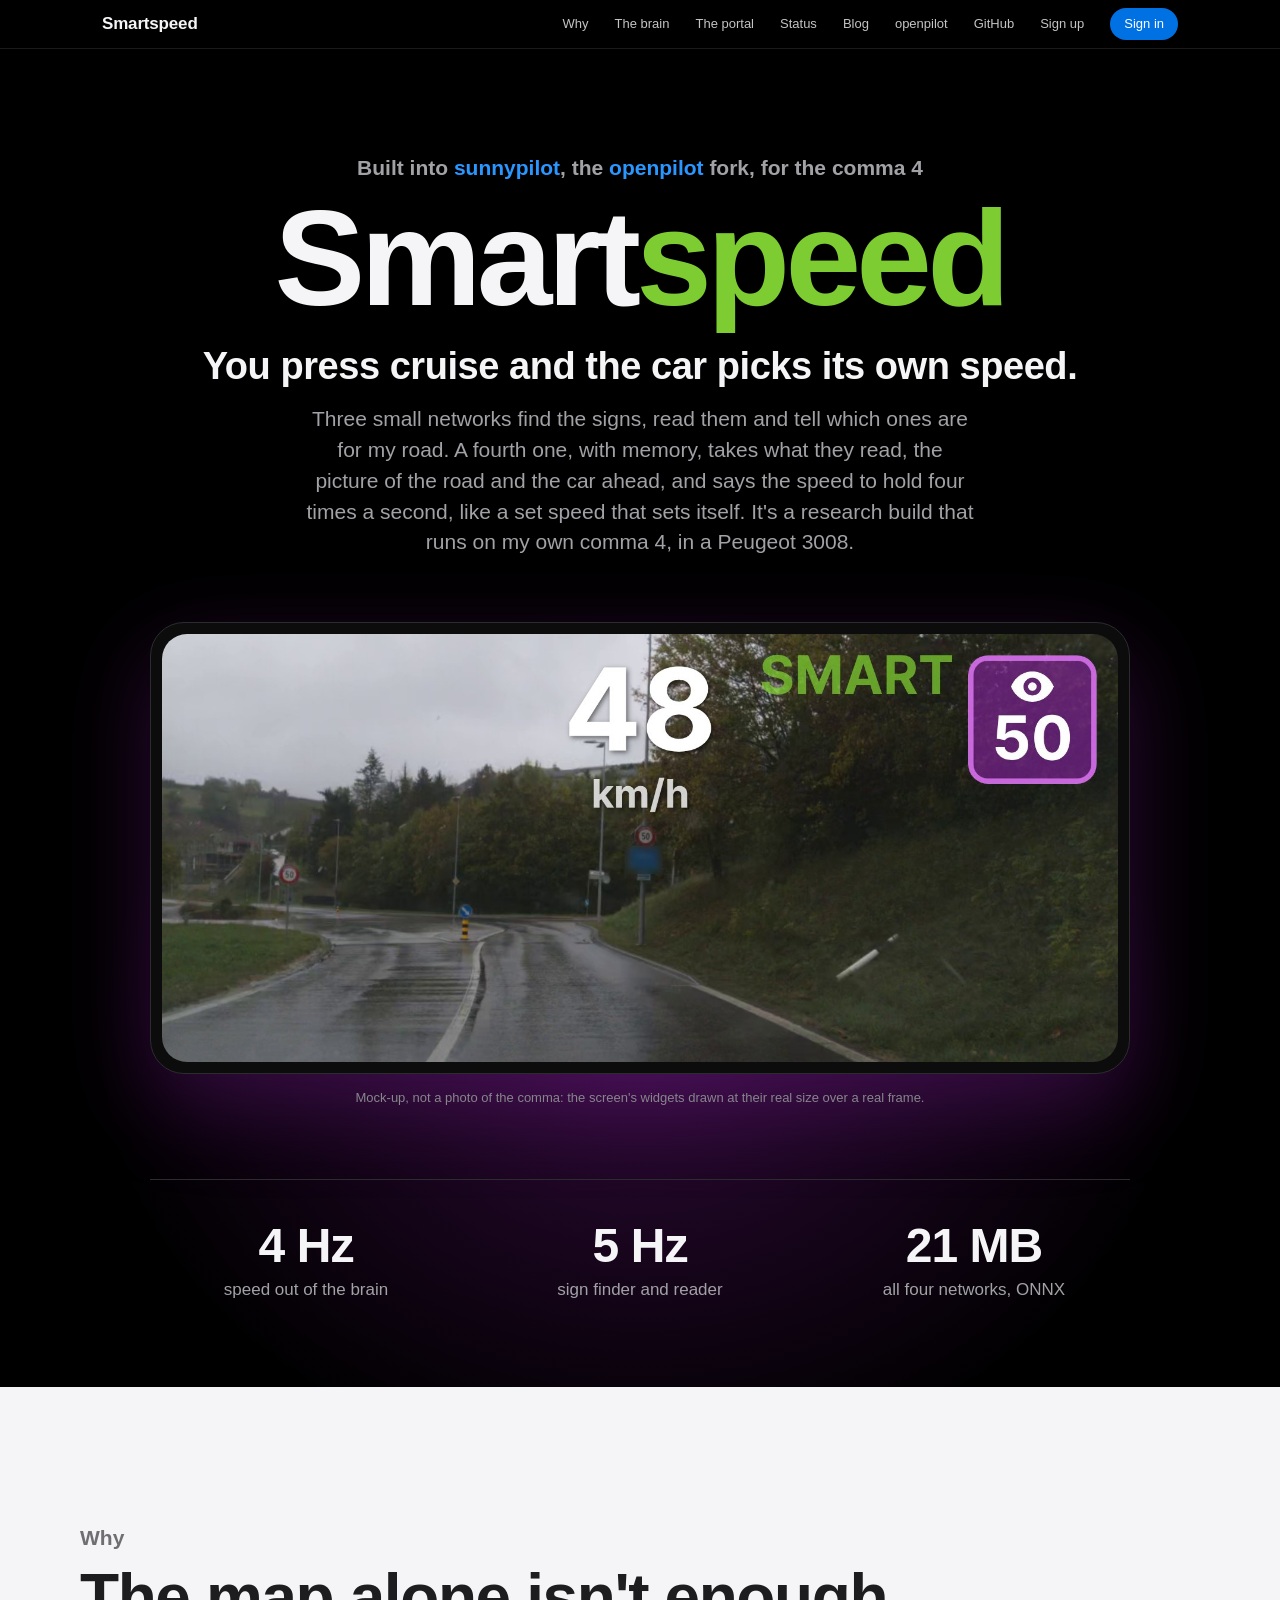
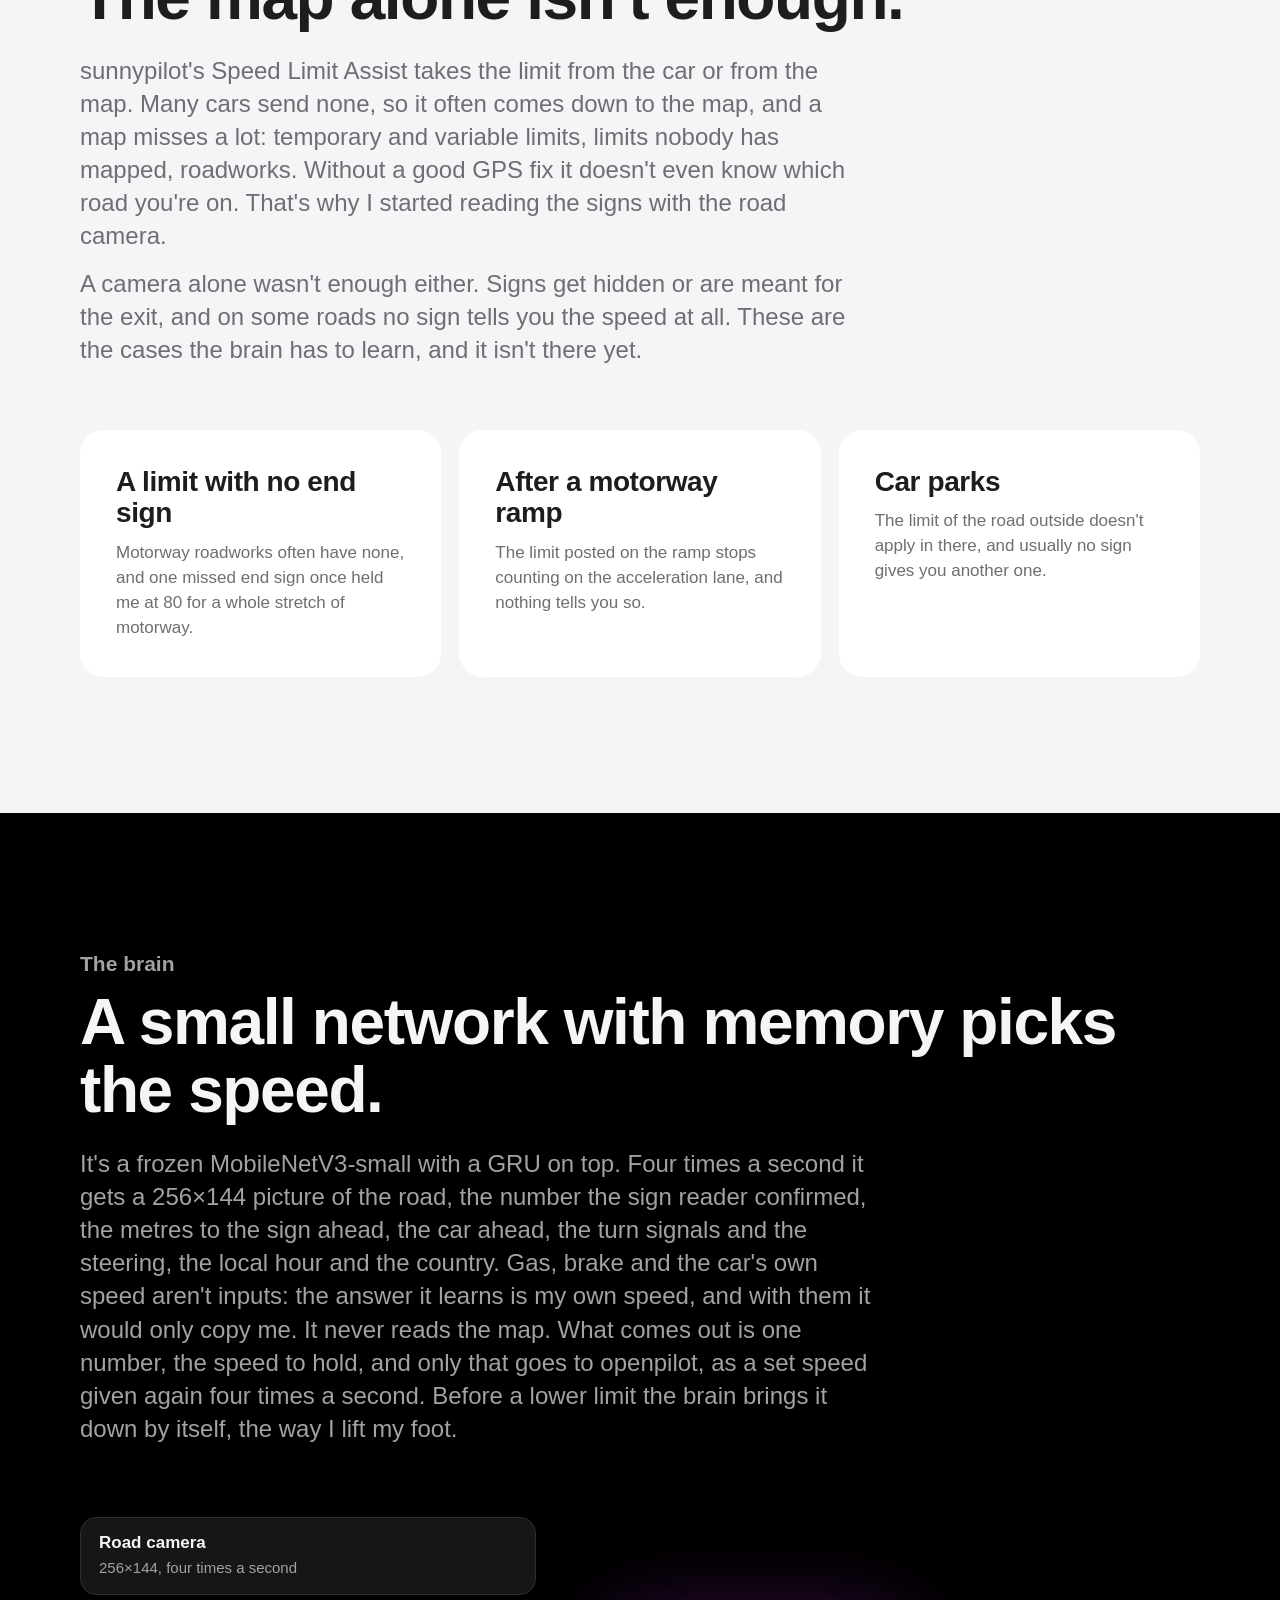
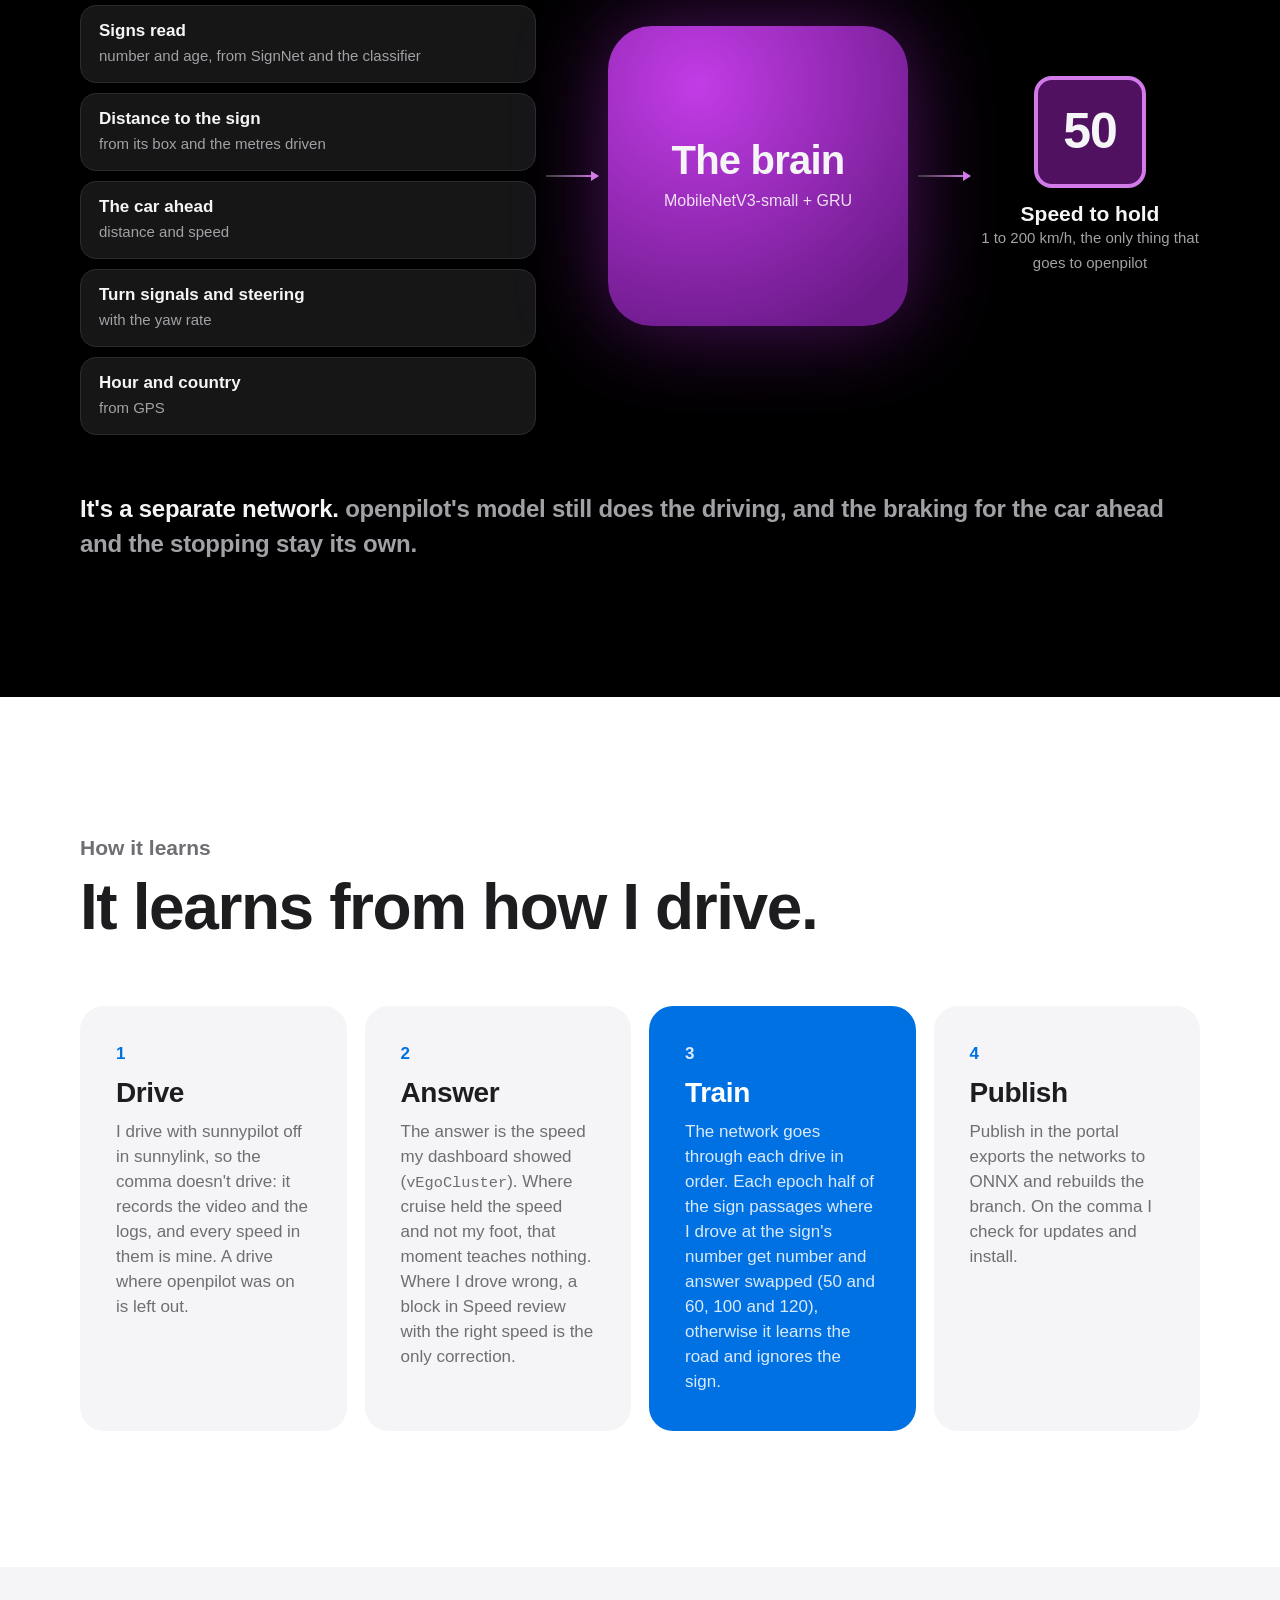
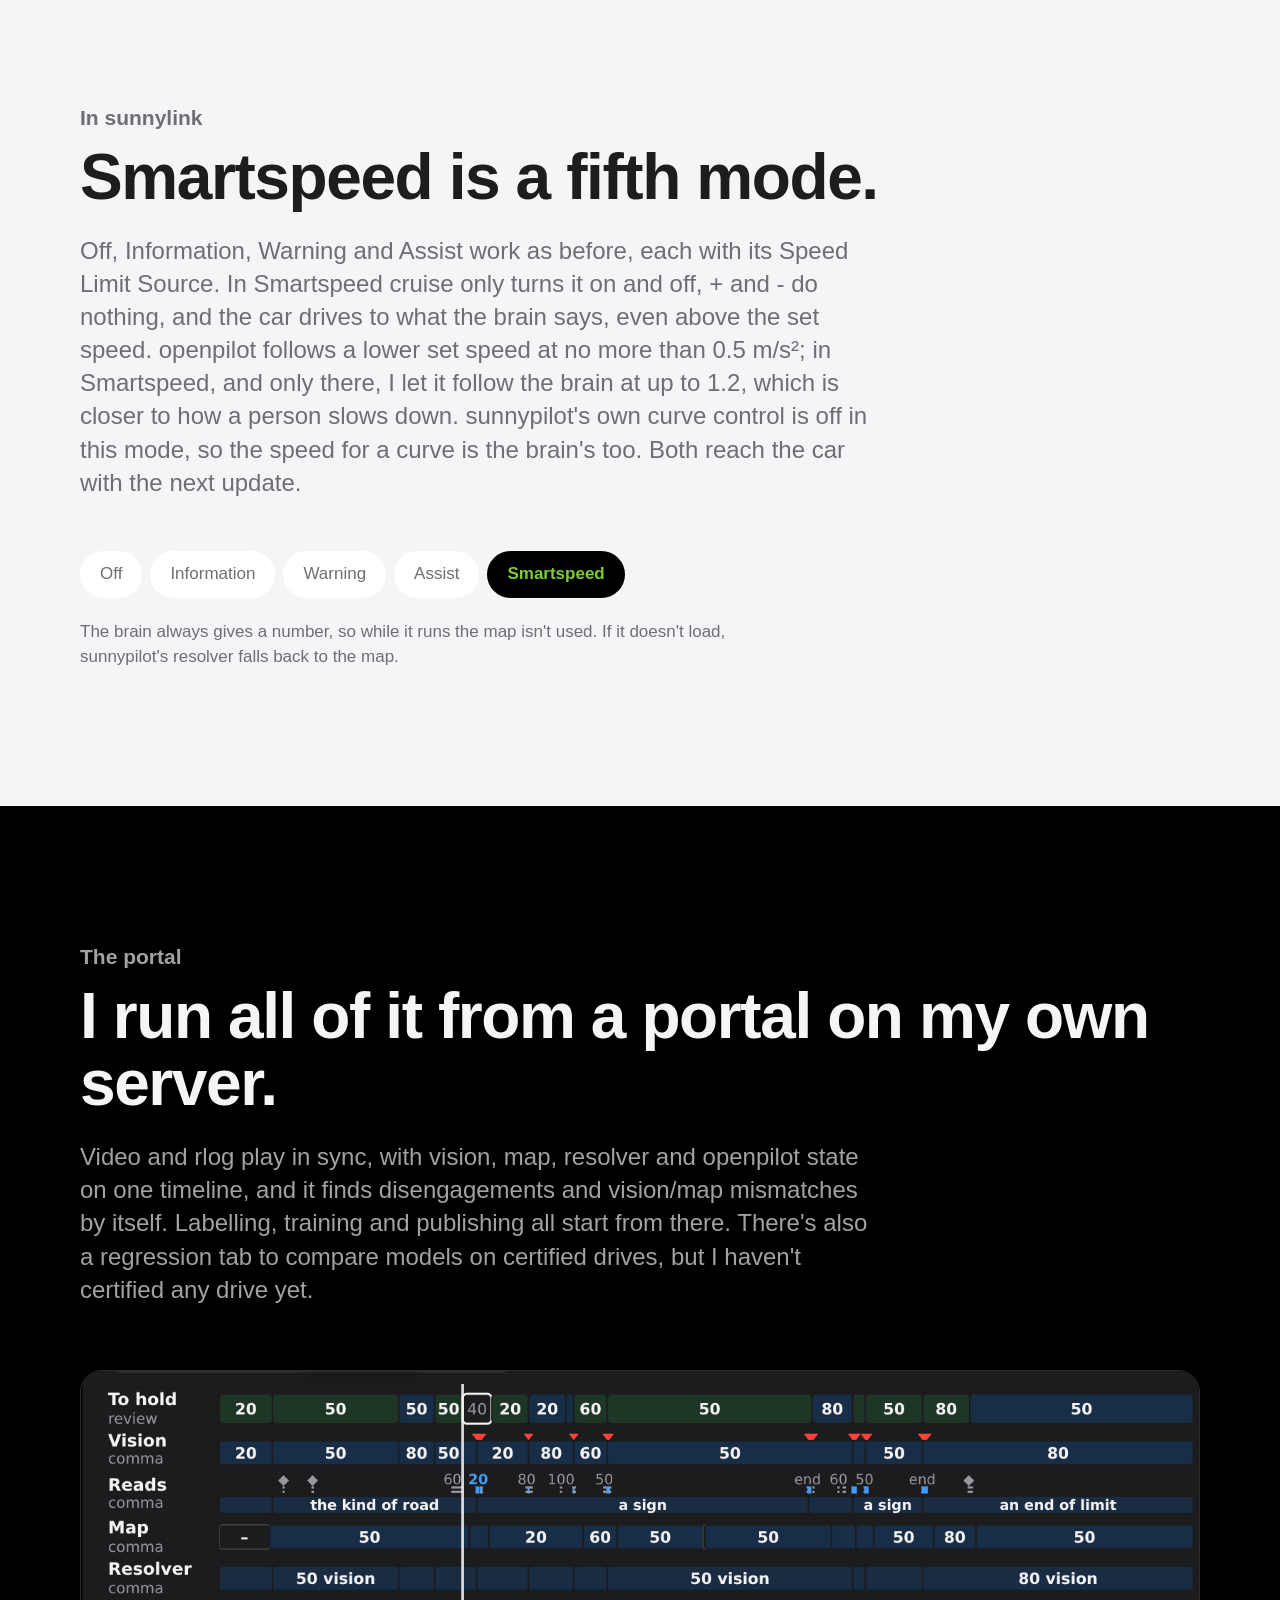
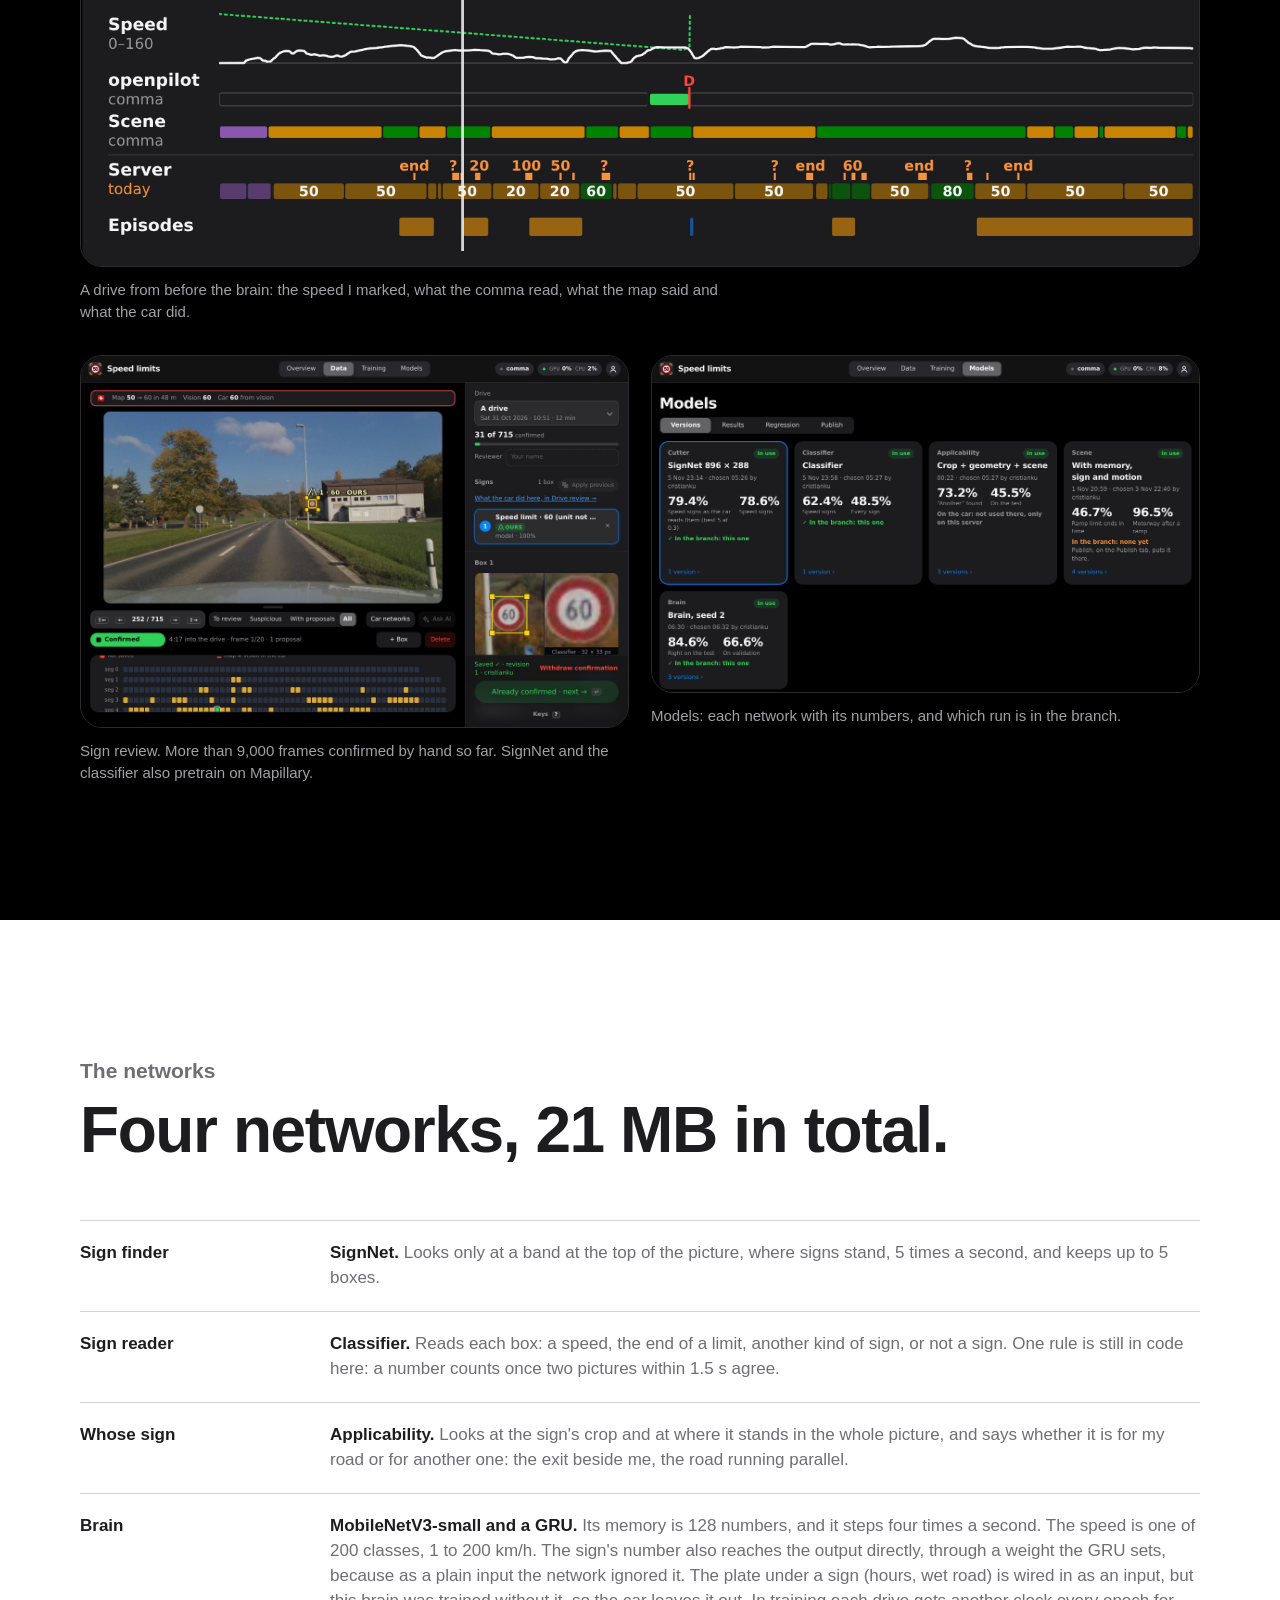
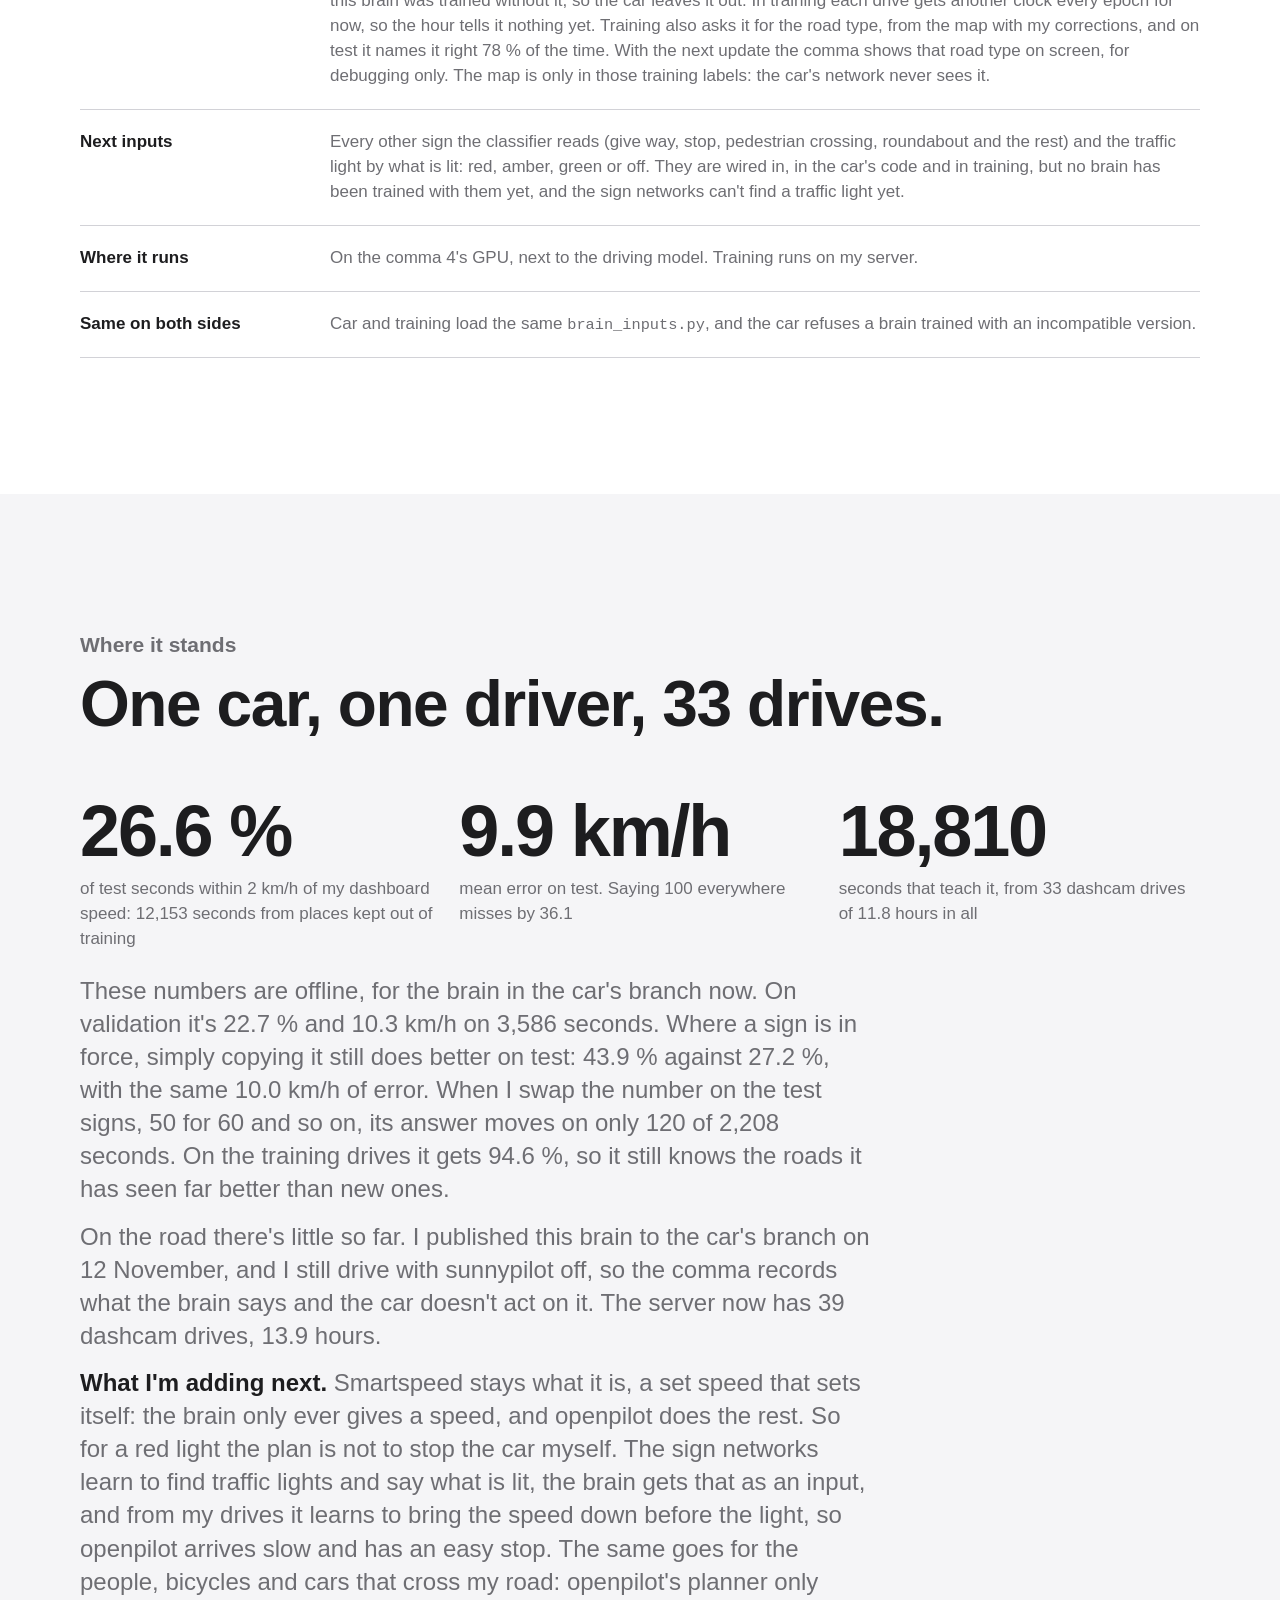
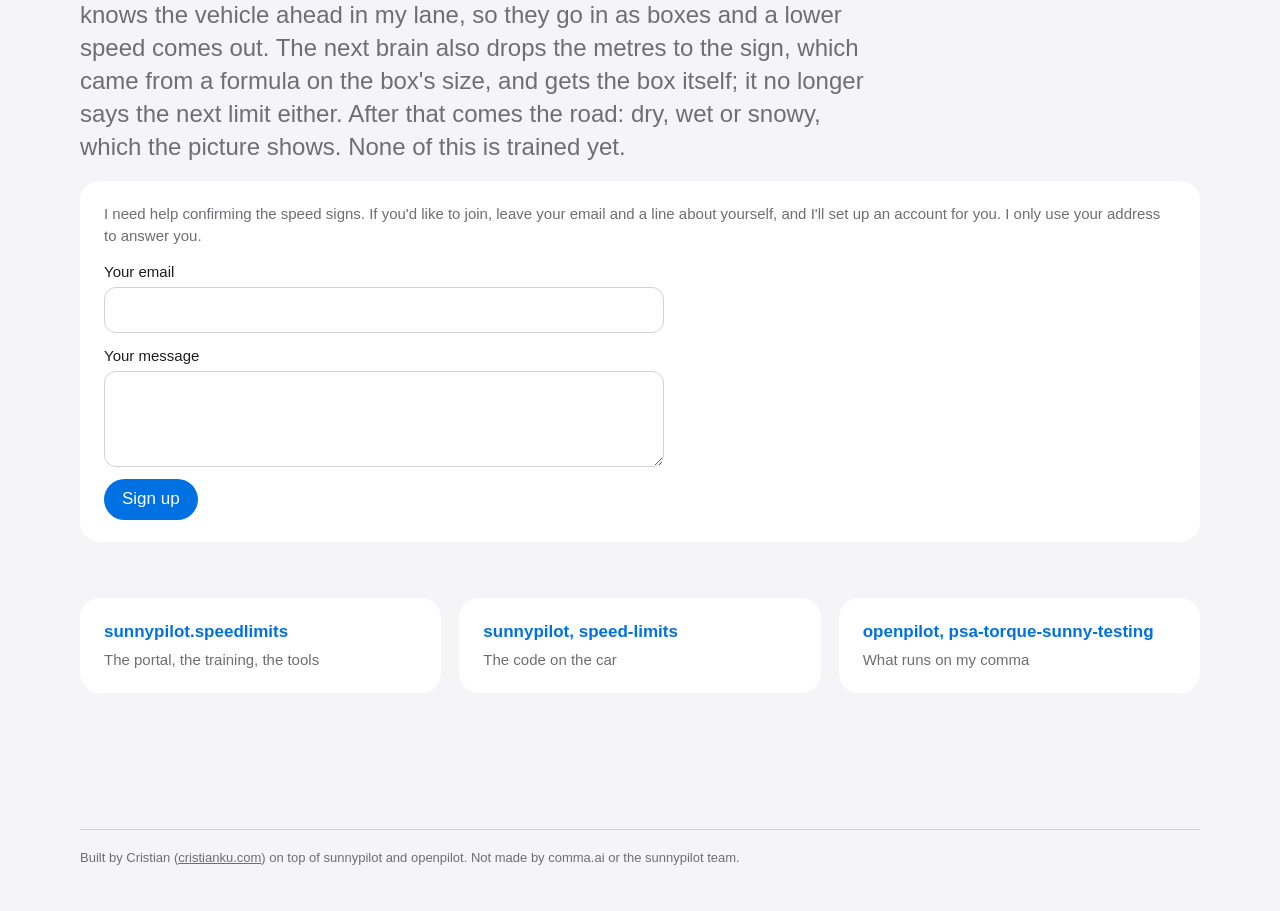
==== docs/smartspeed/index.html @ c7c8780a "Smartspeed page and blog post: brought to 12 Nov 2026 Four networks (21 MB), the brain in the car's " ====
<!doctype html>
<html lang="en">
<head>
<meta charset="utf-8">
<meta name="viewport" content="width=device-width, initial-scale=1, viewport-fit=cover">
<title>Smartspeed for sunnypilot</title>
<meta name="description" content="A research build of sunnypilot, the openpilot fork, for the comma 4. You press cruise and the car picks its own speed: a small network with memory takes the signs the camera read, the picture of the road and the car ahead, and says the speed to hold four times a second.">
<meta name="theme-color" content="#000000">
<meta property="og:type" content="website">
<meta property="og:site_name" content="Smartspeed">
<meta property="og:title" content="Smartspeed for sunnypilot">
<meta property="og:description" content="A research build of sunnypilot, the openpilot fork, for the comma 4. You press cruise and the car picks its own speed.">
<meta property="og:url" content="https://smartspeed.14bodhi.com/">
<meta property="og:image" content="https://smartspeed.14bodhi.com/product/share.jpg">
<meta property="og:image:type" content="image/jpeg">
<meta property="og:image:width" content="1200">
<meta property="og:image:height" content="630">
<meta property="og:image:alt" content="Mock-up of the comma 4 screen on a wet road: 48 km/h, and SMART in green beside a purple square with the number 50.">
<meta name="twitter:card" content="summary_large_image">
<link rel="icon" href="product/icon.svg" type="image/svg+xml">
<style>
:root{
  --green:#7dcd32;--violet:#b026d4;--violet-line:#d27be8;--blue:#0071e3;--link-dark:#2997ff;
  --ink:#1d1d1f;--mute:#6e6e73;--paper:#f5f5f7;--line:#d2d2d7;
  --mute-dark:#a1a1a6;--panel:#161617;--line-dark:#2c2c2e;
  --wide:1120px;
}
*{box-sizing:border-box;margin:0}
html{scroll-behavior:smooth;-webkit-text-size-adjust:100%}
body{font-family:-apple-system,BlinkMacSystemFont,"SF Pro Display","SF Pro Text",Inter,"Segoe UI",Roboto,Helvetica,Arial,sans-serif;
  color:var(--ink);background:#000;font-size:17px;line-height:1.47;-webkit-font-smoothing:antialiased}
img{display:block;max-width:100%;height:auto}
a{color:inherit}
code{font-family:ui-monospace,SFMono-Regular,Menlo,Consolas,monospace;font-size:.9em}

.bar{position:sticky;top:0;z-index:10;background:rgba(0,0,0,.72);-webkit-backdrop-filter:saturate(180%) blur(20px);
  backdrop-filter:saturate(180%) blur(20px);border-bottom:1px solid rgba(255,255,255,.1);color:#f5f5f7}
.bar div{max-width:var(--wide);margin:auto;padding:0 22px;height:48px;display:flex;align-items:center;gap:26px;font-size:13px}
.bar strong{font-size:17px;font-weight:600;letter-spacing:-.01em;margin-right:auto}
.bar a{text-decoration:none;opacity:.8;white-space:nowrap}
.bar a:hover{opacity:1}
.bar a.signin{opacity:1;background:var(--blue);color:#fff;padding:6px 14px;border-radius:999px;font-weight:500}
.bar a.signin:hover{background:#0077ed}

section{padding:clamp(72px,11vw,136px) 22px}
.wrap{max-width:var(--wide);margin:auto}
.dark{background:#000;color:#f5f5f7}
.paper{background:var(--paper)}
.white{background:#fff}
.eyebrow{font-size:clamp(17px,2vw,21px);font-weight:600;color:var(--mute);margin-bottom:10px}
.dark .eyebrow{color:var(--mute-dark)}
h2{font-size:clamp(36px,6.4vw,64px);line-height:1.06;font-weight:700;letter-spacing:-.022em;max-width:17em}
.intro{font-size:clamp(19px,2.3vw,24px);line-height:1.38;color:var(--mute);max-width:33em;margin-top:22px;font-weight:500}
.intro+.intro{margin-top:14px}
.dark .intro{color:var(--mute-dark)}
.intro b{color:var(--ink);font-weight:600}
.dark .intro b{color:#f5f5f7}

.hero{padding:clamp(56px,9vw,104px) 22px 0;text-align:center;overflow:hidden;
  background:radial-gradient(60% 46% at 50% 74%,rgba(176,38,212,.26),transparent 72%),#000;color:#f5f5f7}
.hero .eyebrow{color:var(--mute-dark);margin-bottom:6px}
.hero .eyebrow a{color:var(--link-dark);text-decoration:none}
.hero .eyebrow a:hover{text-decoration:underline}
h1{font-size:clamp(62px,14vw,136px);line-height:1;font-weight:700;letter-spacing:-.035em}
h1 span{color:var(--green)}
.hero .lead{font-size:clamp(23px,3.6vw,38px);line-height:1.16;font-weight:600;letter-spacing:-.012em;margin-top:18px}
.hero .sub{font-size:clamp(17px,2vw,21px);color:var(--mute-dark);max-width:32em;margin:16px auto 0;font-weight:500}
.screen{max-width:980px;margin:clamp(40px,6vw,64px) auto 0;padding:clamp(6px,1vw,11px);background:#0c0c0d;border:1px solid var(--line-dark);
  border-radius:clamp(18px,3vw,34px);box-shadow:0 30px 90px rgba(176,38,212,.25)}
.screen img{width:100%;border-radius:clamp(13px,2.2vw,25px)}
.note{font-size:13px;color:#86868b;padding:14px 0 0}
.facts{display:grid;grid-template-columns:repeat(3,1fr);gap:22px;max-width:980px;margin:clamp(44px,6vw,72px) auto 0;
  padding:clamp(28px,4vw,40px) 0 clamp(56px,7vw,84px);border-top:1px solid var(--line-dark)}
.facts b{display:block;font-size:clamp(30px,4.6vw,48px);line-height:1.08;font-weight:700;letter-spacing:-.02em}
.facts span{display:block;color:var(--mute-dark);font-size:clamp(15px,1.6vw,17px);margin-top:6px}

.cards{display:grid;grid-template-columns:repeat(3,1fr);gap:18px;margin-top:clamp(40px,6vw,64px)}
.card{background:#fff;border-radius:24px;padding:clamp(26px,3vw,36px)}
.card h3{font-size:clamp(23px,2.6vw,28px);line-height:1.12;font-weight:700;letter-spacing:-.015em;margin-bottom:12px}
.card p{color:var(--mute);font-size:17px}
.white .card{background:var(--paper)}
.card .num{display:block;font-size:17px;font-weight:600;color:var(--blue);margin-bottom:10px}
.steps{grid-template-columns:repeat(4,1fr)}
.steps .card.on{background:var(--blue);color:#fff}
.steps .card.on p,.steps .card.on .num{color:#ffffffd9}

.flow{display:grid;grid-template-columns:minmax(0,1fr) 72px minmax(0,300px) 72px minmax(0,220px);align-items:center;margin-top:clamp(44px,6vw,72px)}
.inputs{display:grid;gap:10px;list-style:none;padding:0}
.inputs li{background:var(--panel);border:1px solid var(--line-dark);border-radius:16px;padding:13px 18px}
.inputs b{display:block;font-weight:600}
.inputs span{color:var(--mute-dark);font-size:15px}
.arrow{height:2px;background:linear-gradient(90deg,#3a3a3c,var(--violet-line));position:relative;margin:0 10px}
.arrow::after{content:"";position:absolute;right:-1px;top:-4px;border-left:8px solid var(--violet-line);border-top:5px solid transparent;border-bottom:5px solid transparent}
.brain{aspect-ratio:1;display:grid;place-content:center;text-align:center;padding:22px;border-radius:44px;
  background:radial-gradient(90% 90% at 30% 20%,#c23ce6,#6c1a8a);box-shadow:0 0 90px rgba(176,38,212,.45)}
.brain b{font-size:clamp(30px,3.6vw,40px);line-height:1.05;letter-spacing:-.02em}
.brain span{font-size:16px;color:#ffffffd9;margin-top:8px}
.out{text-align:center}
.square{width:112px;height:112px;margin:0 auto 14px;border-radius:18px;background:rgba(176,38,212,.45);border:4px solid var(--violet-line);
  display:grid;place-content:center;font-size:50px;font-weight:700;letter-spacing:-.02em}
.out b{display:block;font-size:21px;line-height:1.18;font-weight:600}
.out span{color:var(--mute-dark);font-size:15px}
.aside{margin-top:clamp(40px,5vw,56px);font-size:clamp(19px,2.3vw,24px);font-weight:600;letter-spacing:-.01em}
.aside span{color:var(--mute-dark)}

.modes{display:flex;flex-wrap:wrap;gap:8px;margin-top:clamp(36px,5vw,52px)}
.modes span{background:#fff;border-radius:999px;padding:11px 20px;font-weight:500;color:var(--mute)}
.modes .on{background:#000;color:var(--green);font-weight:700}
.small{color:var(--mute);margin-top:22px;max-width:40em}

.shot{margin-top:clamp(40px,6vw,64px)}
.shot img{border-radius:clamp(14px,2vw,22px);border:1px solid var(--line-dark);width:100%}
.shot figcaption{color:var(--mute-dark);font-size:15px;margin-top:12px;max-width:44em}
.pair{display:grid;grid-template-columns:repeat(2,1fr);gap:22px;align-items:start}
.pair .shot{margin-top:clamp(22px,3vw,32px)}

.specs{margin-top:clamp(36px,5vw,56px);border-top:1px solid var(--line)}
.specs div{display:grid;grid-template-columns:minmax(0,220px) minmax(0,1fr);gap:8px 30px;padding:20px 0;border-bottom:1px solid var(--line)}
.specs dt{font-weight:600}
.specs dd{margin:0;color:var(--mute)}
.specs dd b{color:var(--ink);font-weight:600}

.numbers{display:grid;grid-template-columns:repeat(3,1fr);gap:18px;margin-top:clamp(36px,5vw,56px)}
.numbers b{display:block;font-size:clamp(44px,6.6vw,72px);line-height:1;font-weight:700;letter-spacing:-.03em}
.numbers span{display:block;color:var(--mute);margin-top:10px}

.links{display:grid;grid-template-columns:repeat(3,1fr);gap:18px;margin-top:clamp(40px,5vw,56px)}
.links a{display:block;text-decoration:none;background:#fff;border-radius:20px;padding:22px 24px}
.links a:hover b{text-decoration:underline}
.links b{display:block;color:var(--blue);font-weight:600;overflow-wrap:anywhere}
.links span{display:block;color:var(--mute);font-size:15px;margin-top:4px}
.join{margin-top:18px;background:#fff;border-radius:20px;padding:22px 24px;scroll-margin-top:64px}
.join p{color:var(--mute);font-size:15px}
.join form{display:grid;gap:12px;max-width:560px;margin-top:14px}
.join label{display:grid;gap:4px;font-size:15px;font-weight:500}
.join input,.join textarea{width:100%;padding:10px 12px;border:1px solid var(--line);border-radius:12px;background:#fff;color:inherit;font:inherit;font-size:16px;font-weight:400}
.join textarea{min-height:96px;resize:vertical}
.join button{justify-self:start;border:0;border-radius:999px;background:var(--blue);color:#fff;padding:8px 18px;font:inherit;font-weight:500;cursor:pointer}
.join button:hover{background:#0077ed}
.join .trap{position:absolute;left:-9999px}
.join .done{display:none;margin-top:14px;color:var(--ink);font-weight:500;scroll-margin-top:64px}
.join .done:target{display:block}

footer{background:var(--paper);color:var(--mute);font-size:13px;padding:0 22px 44px}
footer p{max-width:var(--wide);margin:auto;border-top:1px solid var(--line);padding-top:18px}

.js .rise{opacity:0;transform:translateY(22px);transition:opacity .7s ease,transform .7s cubic-bezier(.2,.8,.2,1)}
.js .rise.in{opacity:1;transform:none}
@media (prefers-reduced-motion:reduce){html{scroll-behavior:auto}.js .rise{opacity:1;transform:none;transition:none}}

@media (max-width:1000px){
  .steps{grid-template-columns:repeat(2,1fr)}
  .flow{grid-template-columns:minmax(0,1fr);justify-items:center;gap:0}
  .inputs{grid-template-columns:repeat(2,1fr);width:100%}
  .inputs li:last-child{grid-column:1/-1}
  .arrow{width:2px;height:44px;margin:10px 0;background:linear-gradient(180deg,#3a3a3c,var(--violet-line))}
  .arrow::after{right:-4px;top:auto;bottom:-1px;border-top:8px solid var(--violet-line);border-left:5px solid transparent;border-right:5px solid transparent;border-bottom:0}
  .brain{width:260px}
}
@media (max-width:760px){
  .cards,.steps,.pair,.numbers,.links{grid-template-columns:minmax(0,1fr)}
  .facts{grid-template-columns:minmax(0,1fr);gap:20px;text-align:left}
  .bar .opt{display:none}
  .specs div{grid-template-columns:minmax(0,1fr)}
  .inputs{grid-template-columns:minmax(0,1fr)}
  .inputs li:last-child{grid-column:auto}
}
@media (max-width:400px){
  .bar div{gap:14px}
}
</style>
</head>
<body>
<script>document.documentElement.classList.add('js')</script>

<nav class="bar" aria-label="Sections"><div>
  <strong>Smartspeed</strong>
  <a class="opt" href="#why">Why</a>
  <a class="opt" href="#brain">The brain</a>
  <a class="opt" href="#portal">The portal</a>
  <a class="opt" href="#status">Status</a>
  <a href="https://cristianku.com/2026/11/06/smartspeed/">Blog</a>
  <a href="https://github.com/commaai/openpilot">openpilot</a>
  <a class="opt" href="https://github.com/cristianku/sunnypilot.speedlimits">GitHub</a>
  <a href="#join">Sign up</a>
  <a class="signin" href="/reviews">Sign in</a>
</div></nav>

<header class="hero">
  <p class="eyebrow">Built into <a href="https://github.com/sunnypilot/sunnypilot">sunnypilot</a>, the <a href="https://github.com/commaai/openpilot">openpilot</a> fork, for the comma 4</p>
  <h1>Smart<span>speed</span></h1>
  <p class="lead">You press cruise and the car picks its own speed.</p>
  <p class="sub">Three small networks find the signs, read them and tell which ones are for my road. A fourth one, with memory, takes what they read, the picture of the road and the car ahead, and says the speed to hold four times a second, like a set speed that sets itself. It's a research build that runs on my own comma 4, in a Peugeot 3008.</p>
  <figure class="screen"><img src="product/product-smartspeed-screen.jpg" width="1608" height="720"
    alt="The comma 4 screen on a wet road: 48 km/h in the middle, and in the top right corner the word SMART in green beside a purple square with an eye and the number 50."></figure>
  <p class="note">Mock-up, not a photo of the comma: the screen's widgets drawn at their real size over a real frame.</p>
  <div class="facts">
    <div><b>4 Hz</b><span>speed out of the brain</span></div>
    <div><b>5 Hz</b><span>sign finder and reader</span></div>
    <div><b>21 MB</b><span>all four networks, ONNX</span></div>
  </div>
</header>

<section class="paper" id="why"><div class="wrap">
  <p class="eyebrow rise">Why</p>
  <h2 class="rise">The map alone isn't enough.</h2>
  <p class="intro rise">sunnypilot's Speed Limit Assist takes the limit from the car or from the map. Many cars send none, so it often comes down to the map, and a map misses a lot: temporary and variable limits, limits nobody has mapped, roadworks. Without a good GPS fix it doesn't even know which road you're on. That's why I started reading the signs with the road camera.</p>
  <p class="intro rise">A camera alone wasn't enough either. Signs get hidden or are meant for the exit, and on some roads no sign tells you the speed at all. These are the cases the brain has to learn, and it isn't there yet.</p>
  <div class="cards">
    <article class="card rise"><h3>A limit with no end sign</h3><p>Motorway roadworks often have none, and one missed end sign once held me at 80 for a whole stretch of motorway.</p></article>
    <article class="card rise"><h3>After a motorway ramp</h3><p>The limit posted on the ramp stops counting on the acceleration lane, and nothing tells you so.</p></article>
    <article class="card rise"><h3>Car parks</h3><p>The limit of the road outside doesn't apply in there, and usually no sign gives you another one.</p></article>
  </div>
</div></section>

<section class="dark" id="brain"><div class="wrap">
  <p class="eyebrow rise">The brain</p>
  <h2 class="rise">A small network with memory picks the speed.</h2>
  <p class="intro rise">It's a frozen MobileNetV3-small with a GRU on top. Four times a second it gets a 256×144 picture of the road, the number the sign reader confirmed, the metres to the sign ahead, the car ahead, the turn signals and the steering, the local hour and the country. Gas, brake and the car's own speed aren't inputs: the answer it learns is my own speed, and with them it would only copy me. It never reads the map. What comes out is one number, the speed to hold, and only that goes to openpilot, as a set speed given again four times a second. Before a lower limit the brain brings it down by itself, the way I lift my foot.</p>
  <div class="flow rise">
    <ul class="inputs">
      <li><b>Road camera</b><span>256×144, four times a second</span></li>
      <li><b>Signs read</b><span>number and age, from SignNet and the classifier</span></li>
      <li><b>Distance to the sign</b><span>from its box and the metres driven</span></li>
      <li><b>The car ahead</b><span>distance and speed</span></li>
      <li><b>Turn signals and steering</b><span>with the yaw rate</span></li>
      <li><b>Hour and country</b><span>from GPS</span></li>
    </ul>
    <div class="arrow"></div>
    <div class="brain"><b>The brain</b><span>MobileNetV3-small + GRU</span></div>
    <div class="arrow"></div>
    <div class="out"><div class="square">50</div><b>Speed to hold</b><span>1 to 200 km/h, the only thing that goes to openpilot</span></div>
  </div>
  <p class="aside rise">It's a separate network. <span>openpilot's model still does the driving, and the braking for the car ahead and the stopping stay its own.</span></p>
</div></section>

<section class="white" id="learn"><div class="wrap">
  <p class="eyebrow rise">How it learns</p>
  <h2 class="rise">It learns from how I drive.</h2>
  <div class="cards steps">
    <article class="card rise"><span class="num">1</span><h3>Drive</h3><p>I drive with sunnypilot off in sunnylink, so the comma doesn't drive: it records the video and the logs, and every speed in them is mine. A drive where openpilot was on is left out.</p></article>
    <article class="card rise"><span class="num">2</span><h3>Answer</h3><p>The answer is the speed my dashboard showed (<code>vEgoCluster</code>). Where cruise held the speed and not my foot, that moment teaches nothing. Where I drove wrong, a block in Speed review with the right speed is the only correction.</p></article>
    <article class="card on rise"><span class="num">3</span><h3>Train</h3><p>The network goes through each drive in order. Each epoch half of the sign passages where I drove at the sign's number get number and answer swapped (50 and 60, 100 and 120), otherwise it learns the road and ignores the sign.</p></article>
    <article class="card rise"><span class="num">4</span><h3>Publish</h3><p>Publish in the portal exports the networks to ONNX and rebuilds the branch. On the comma I check for updates and install.</p></article>
  </div>
</div></section>

<section class="paper" id="modes"><div class="wrap">
  <p class="eyebrow rise">In sunnylink</p>
  <h2 class="rise">Smartspeed is a fifth mode.</h2>
  <p class="intro rise">Off, Information, Warning and Assist work as before, each with its Speed Limit Source. In Smartspeed cruise only turns it on and off, + and - do nothing, and the car drives to what the brain says, even above the set speed. openpilot follows a lower set speed at no more than 0.5&nbsp;m/s²; in Smartspeed, and only there, I let it follow the brain at up to 1.2, which is closer to how a person slows down. sunnypilot's own curve control is off in this mode, so the speed for a curve is the brain's too. Both reach the car with the next update.</p>
  <div class="modes rise" role="img" aria-label="Speed limit modes: Off, Information, Warning, Assist, and Smartspeed selected">
    <span>Off</span><span>Information</span><span>Warning</span><span>Assist</span><span class="on">Smartspeed</span>
  </div>
  <p class="small rise">The brain always gives a number, so while it runs the map isn't used. If it doesn't load, sunnypilot's resolver falls back to the map.</p>
</div></section>

<section class="dark" id="portal"><div class="wrap">
  <p class="eyebrow rise">The portal</p>
  <h2 class="rise">I run all of it from a portal on my own server.</h2>
  <p class="intro rise">Video and rlog play in sync, with vision, map, resolver and openpilot state on one timeline, and it finds disengagements and vision/map mismatches by itself. Labelling, training and publishing all start from there. There's also a regression tab to compare models on certified drives, but I haven't certified any drive yet.</p>
  <figure class="shot rise"><img src="product/post-portal-timeline.png" width="1570" height="695" loading="lazy"
    alt="One drive on a timeline: rows for the speed to hold, vision, signs read, map, resolver, speed, openpilot state and scene, with red marks where vision and the marked speed disagree.">
    <figcaption>A drive from before the brain: the speed I marked, what the comma read, what the map said and what the car did.</figcaption></figure>
  <div class="pair">
    <figure class="shot rise"><img src="product/product-portal-sign.jpg" width="2360" height="1600" loading="lazy"
      alt="Sign review: a country road with a round 60 sign in a yellow box, the crop of the sign on the right, and the drive's frames below.">
      <figcaption>Sign review. More than 9,000 frames confirmed by hand so far. SignNet and the classifier also pretrain on Mapillary.</figcaption></figure>
    <figure class="shot rise"><img src="product/post-portal-networks.png" width="2360" height="1450" loading="lazy"
      alt="The Models page: a card for each network with its version, its measures and whether it is in the branch.">
      <figcaption>Models: each network with its numbers, and which run is in the branch.</figcaption></figure>
  </div>
</div></section>

<section class="white" id="specs"><div class="wrap">
  <p class="eyebrow rise">The networks</p>
  <h2 class="rise">Four networks, 21 MB in total.</h2>
  <dl class="specs rise">
    <div><dt>Sign finder</dt><dd><b>SignNet.</b> Looks only at a band at the top of the picture, where signs stand, 5 times a second, and keeps up to 5 boxes.</dd></div>
    <div><dt>Sign reader</dt><dd><b>Classifier.</b> Reads each box: a speed, the end of a limit, another kind of sign, or not a sign. One rule is still in code here: a number counts once two pictures within 1.5 s agree.</dd></div>
    <div><dt>Whose sign</dt><dd><b>Applicability.</b> Looks at the sign's crop and at where it stands in the whole picture, and says whether it is for my road or for another one: the exit beside me, the road running parallel.</dd></div>
    <div><dt>Brain</dt><dd><b>MobileNetV3-small and a GRU.</b> Its memory is 128 numbers, and it steps four times a second. The speed is one of 200 classes, 1 to 200 km/h. The sign's number also reaches the output directly, through a weight the GRU sets, because as a plain input the network ignored it. The plate under a sign (hours, wet road) is wired in as an input, but this brain was trained without it, so the car leaves it out. In training each drive gets another clock every epoch for now, so the hour tells it nothing yet. Training also asks it for the road type, from the map with my corrections, and on test it names it right 78&nbsp;% of the time. With the next update the comma shows that road type on screen, for debugging only. The map is only in those training labels: the car's network never sees it.</dd></div>
    <div><dt>Next inputs</dt><dd>Every other sign the classifier reads (give way, stop, pedestrian crossing, roundabout and the rest) and the traffic light by what is lit: red, amber, green or off. They are wired in, in the car's code and in training, but no brain has been trained with them yet, and the sign networks can't find a traffic light yet.</dd></div>
    <div><dt>Where it runs</dt><dd>On the comma 4's GPU, next to the driving model. Training runs on my server.</dd></div>
    <div><dt>Same on both sides</dt><dd>Car and training load the same <code>brain_inputs.py</code>, and the car refuses a brain trained with an incompatible version.</dd></div>
  </dl>
</div></section>

<section class="paper" id="status"><div class="wrap">
  <p class="eyebrow rise">Where it stands</p>
  <h2 class="rise">One car, one driver, 33 drives.</h2>
  <div class="numbers rise">
    <div><b>26.6&nbsp;%</b><span>of test seconds within 2&nbsp;km/h of my dashboard speed: 12,153 seconds from places kept out of training</span></div>
    <div><b>9.9&nbsp;km/h</b><span>mean error on test. Saying 100 everywhere misses by 36.1</span></div>
    <div><b>18,810</b><span>seconds that teach it, from 33 dashcam drives of 11.8 hours in all</span></div>
  </div>
  <p class="intro rise">These numbers are offline, for the brain in the car's branch now. On validation it's 22.7&nbsp;% and 10.3&nbsp;km/h on 3,586 seconds. Where a sign is in force, simply copying it still does better on test: 43.9&nbsp;% against 27.2&nbsp;%, with the same 10.0&nbsp;km/h of error. When I swap the number on the test signs, 50 for 60 and so on, its answer moves on only 120 of 2,208 seconds. On the training drives it gets 94.6&nbsp;%, so it still knows the roads it has seen far better than new ones.</p>
  <p class="intro rise">On the road there's little so far. I published this brain to the car's branch on 12 November, and I still drive with sunnypilot off, so the comma records what the brain says and the car doesn't act on it. The server now has 39 dashcam drives, 13.9 hours.</p>
  <p class="intro rise"><b>What I'm adding next.</b> Smartspeed stays what it is, a set speed that sets itself: the brain only ever gives a speed, and openpilot does the rest. So for a red light the plan is not to stop the car myself. The sign networks learn to find traffic lights and say what is lit, the brain gets that as an input, and from my drives it learns to bring the speed down before the light, so openpilot arrives slow and has an easy stop. The same goes for the people, bicycles and cars that cross my road: openpilot's planner only knows the vehicle ahead in my lane, so they go in as boxes and a lower speed comes out. The next brain also drops the metres to the sign, which came from a formula on the box's size, and gets the box itself; it no longer says the next limit either. After that comes the road: dry, wet or snowy, which the picture shows. None of this is trained yet.</p>
  <div class="join rise" id="join">
    <p>I need help confirming the speed signs. If you'd like to join, leave your email and a line about yourself, and I'll set up an account for you. I only use your address to answer you.</p>
    <p class="done" id="sent">Thanks, your message reached me. I'll answer by email.</p>
    <p class="done" id="not-sent">That didn't go through. Please try again later.</p>
    <form action="/contact" method="post">
      <label>Your email<input type="email" name="email" required maxlength="254" autocomplete="email"></label>
      <label>Your message<textarea name="message" required maxlength="2000"></textarea></label>
      <label class="trap" aria-hidden="true">Website<input type="text" name="website" tabindex="-1" autocomplete="off"></label>
      <button type="submit">Sign up</button>
    </form>
  </div>
  <div class="links rise">
    <a href="https://github.com/cristianku/sunnypilot.speedlimits"><b>sunnypilot.speedlimits</b><span>The portal, the training, the tools</span></a>
    <a href="https://github.com/cristianku/sunnypilot/tree/speed-limits"><b>sunnypilot, speed-limits</b><span>The code on the car</span></a>
    <a href="https://github.com/cristianku/openpilot/tree/psa-torque-sunny-testing"><b>openpilot, psa-torque-sunny-testing</b><span>What runs on my comma</span></a>
  </div>
</div></section>

<footer><p>Built by Cristian (<a href="https://cristianku.com/">cristianku.com</a>) on top of sunnypilot and openpilot. Not made by comma.ai or the sunnypilot team.</p></footer>

<script>
if (matchMedia('(prefers-reduced-motion: no-preference)').matches && 'IntersectionObserver' in window) {
  const seen = new IntersectionObserver((rows) => rows.forEach((row) => {
    if (row.isIntersecting) { row.target.classList.add('in'); seen.unobserve(row.target); }
  }), {rootMargin: '0px 0px -8% 0px'});
  document.querySelectorAll('.rise').forEach((node) => seen.observe(node));
} else {
  document.querySelectorAll('.rise').forEach((node) => node.classList.add('in'));
}
</script>
</body>
</html>
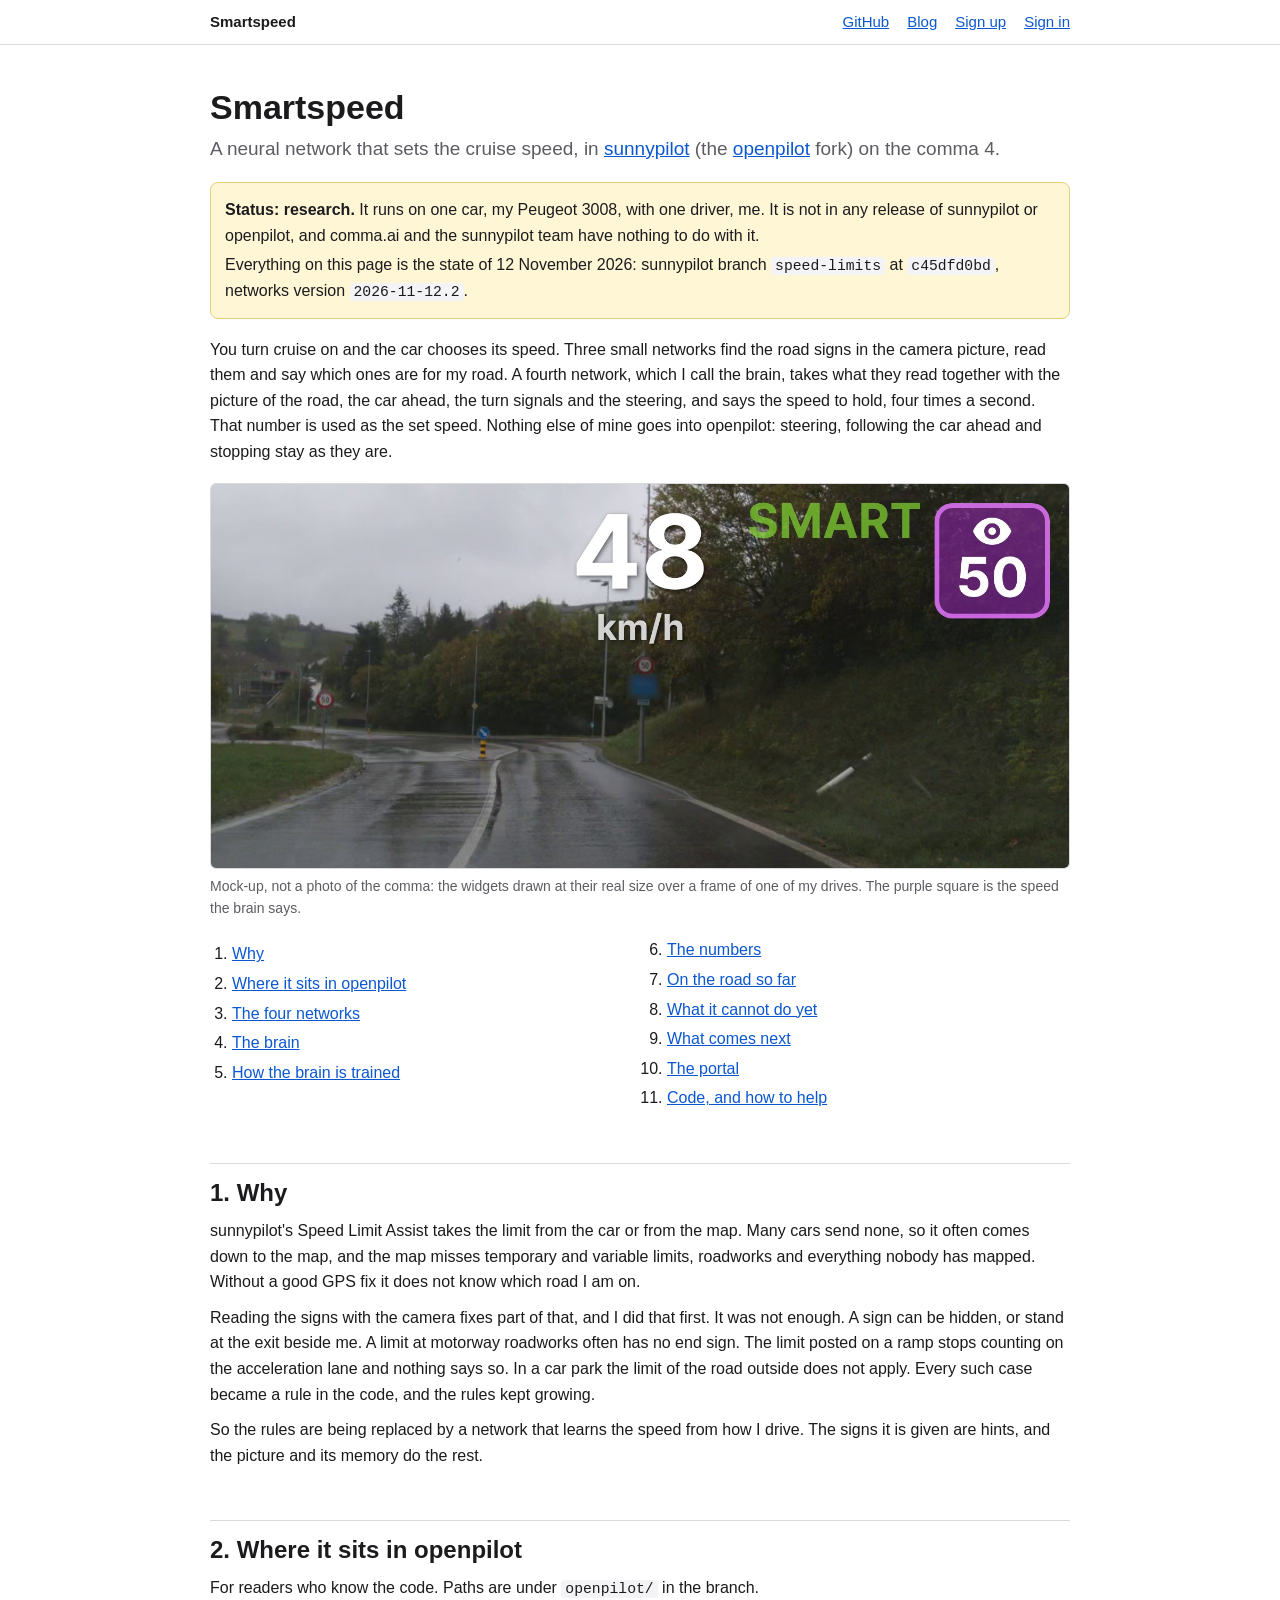
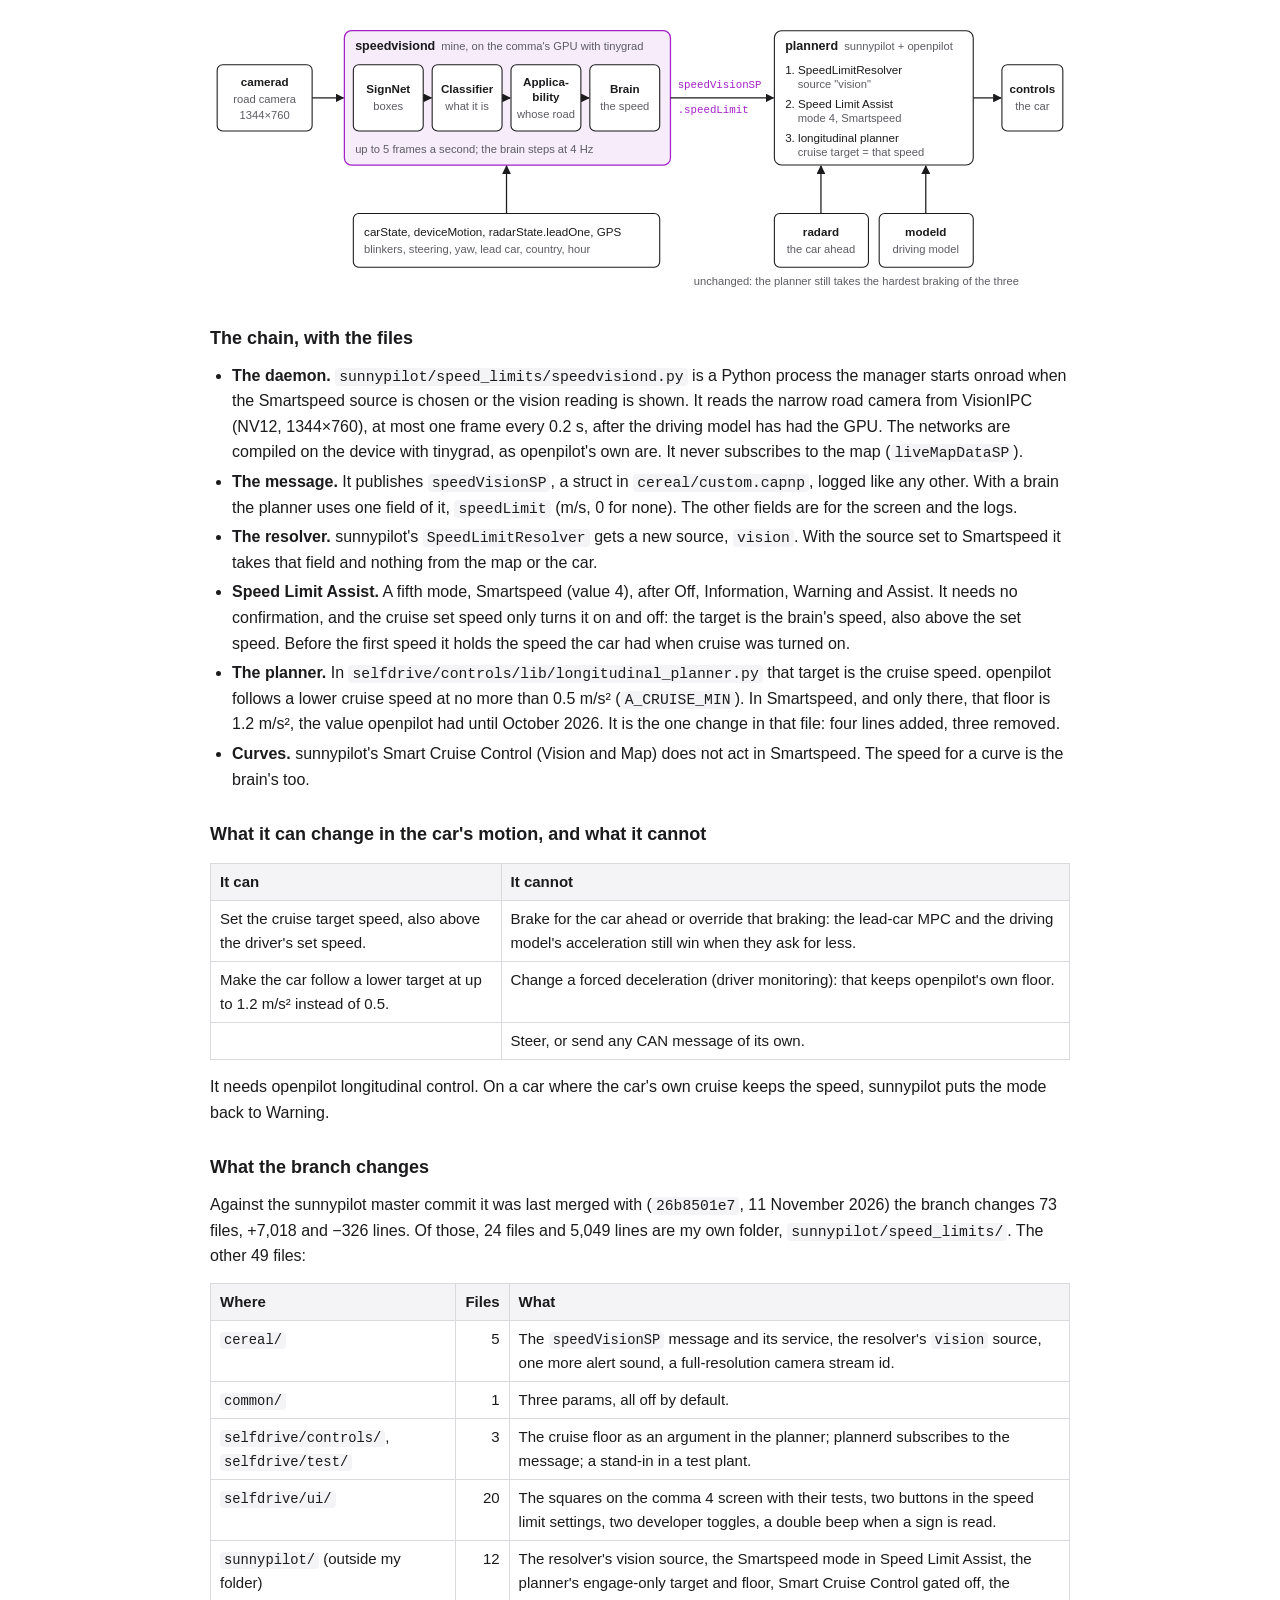
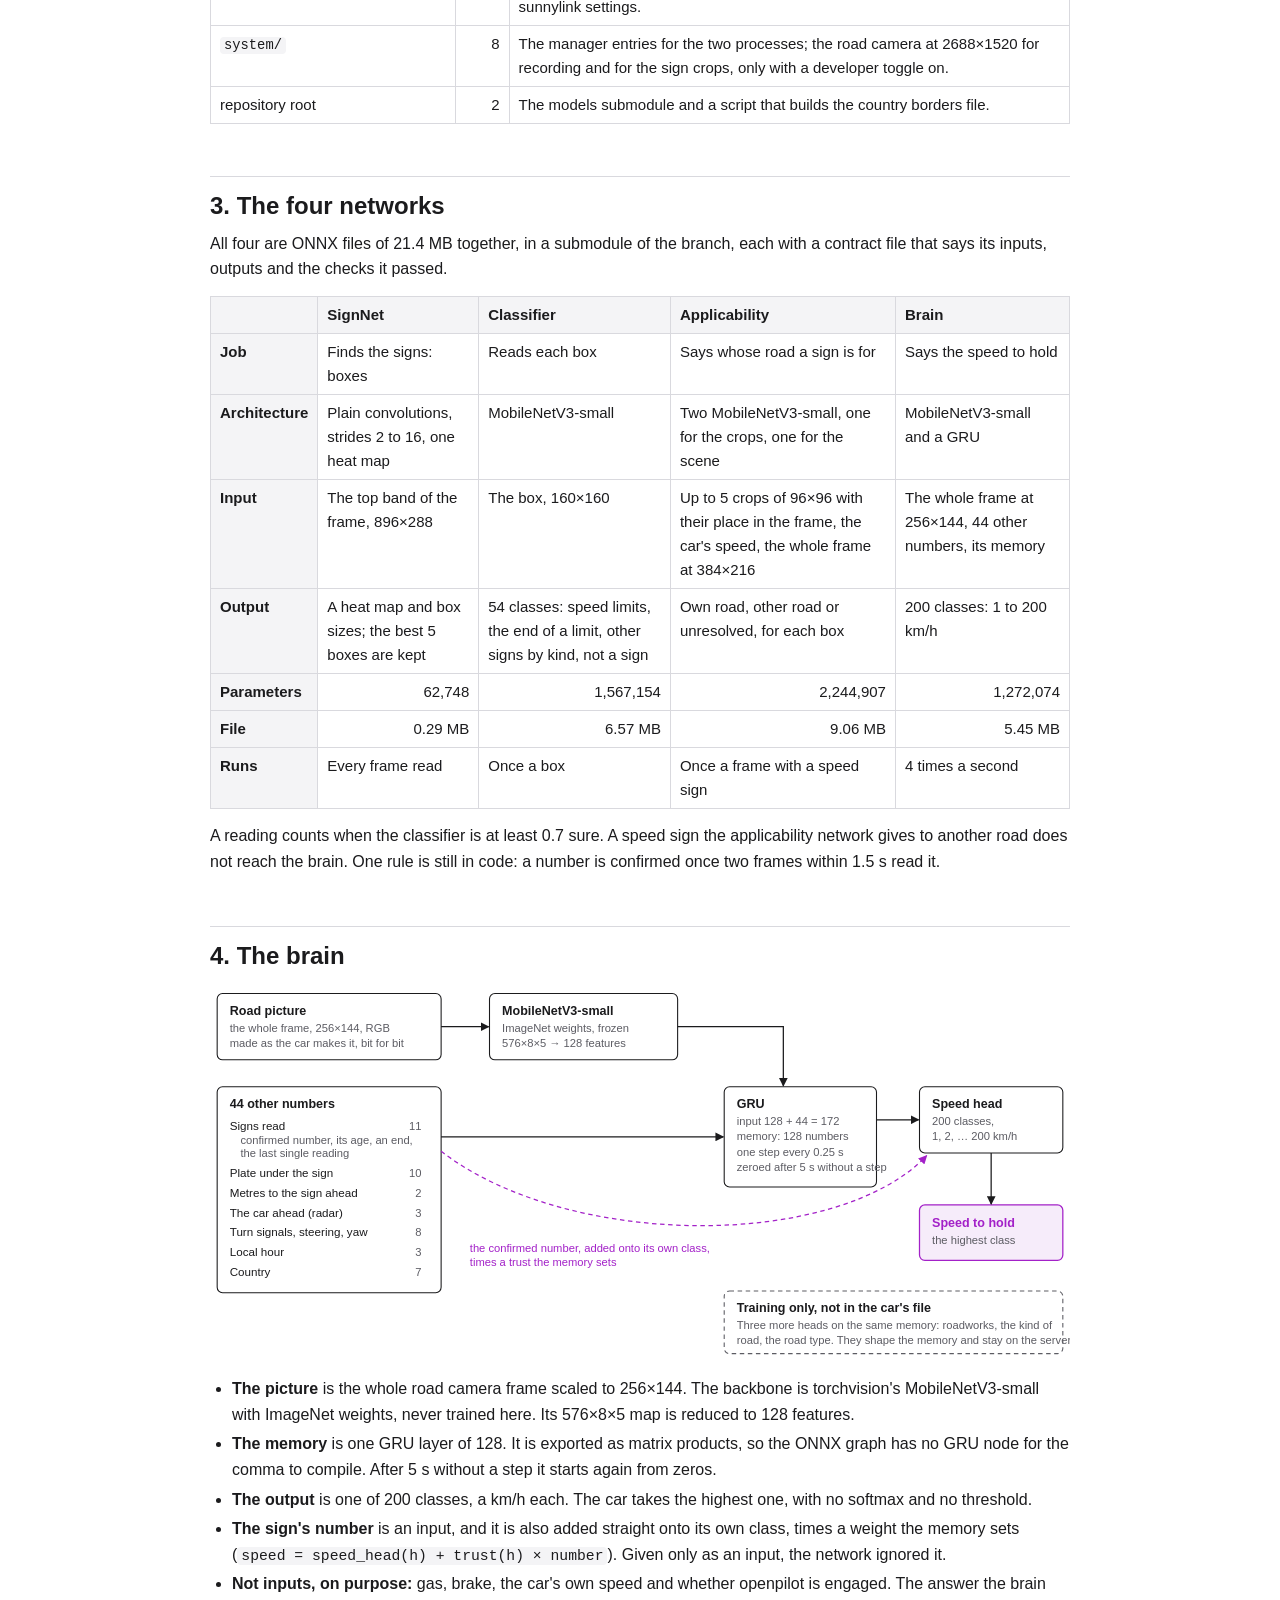
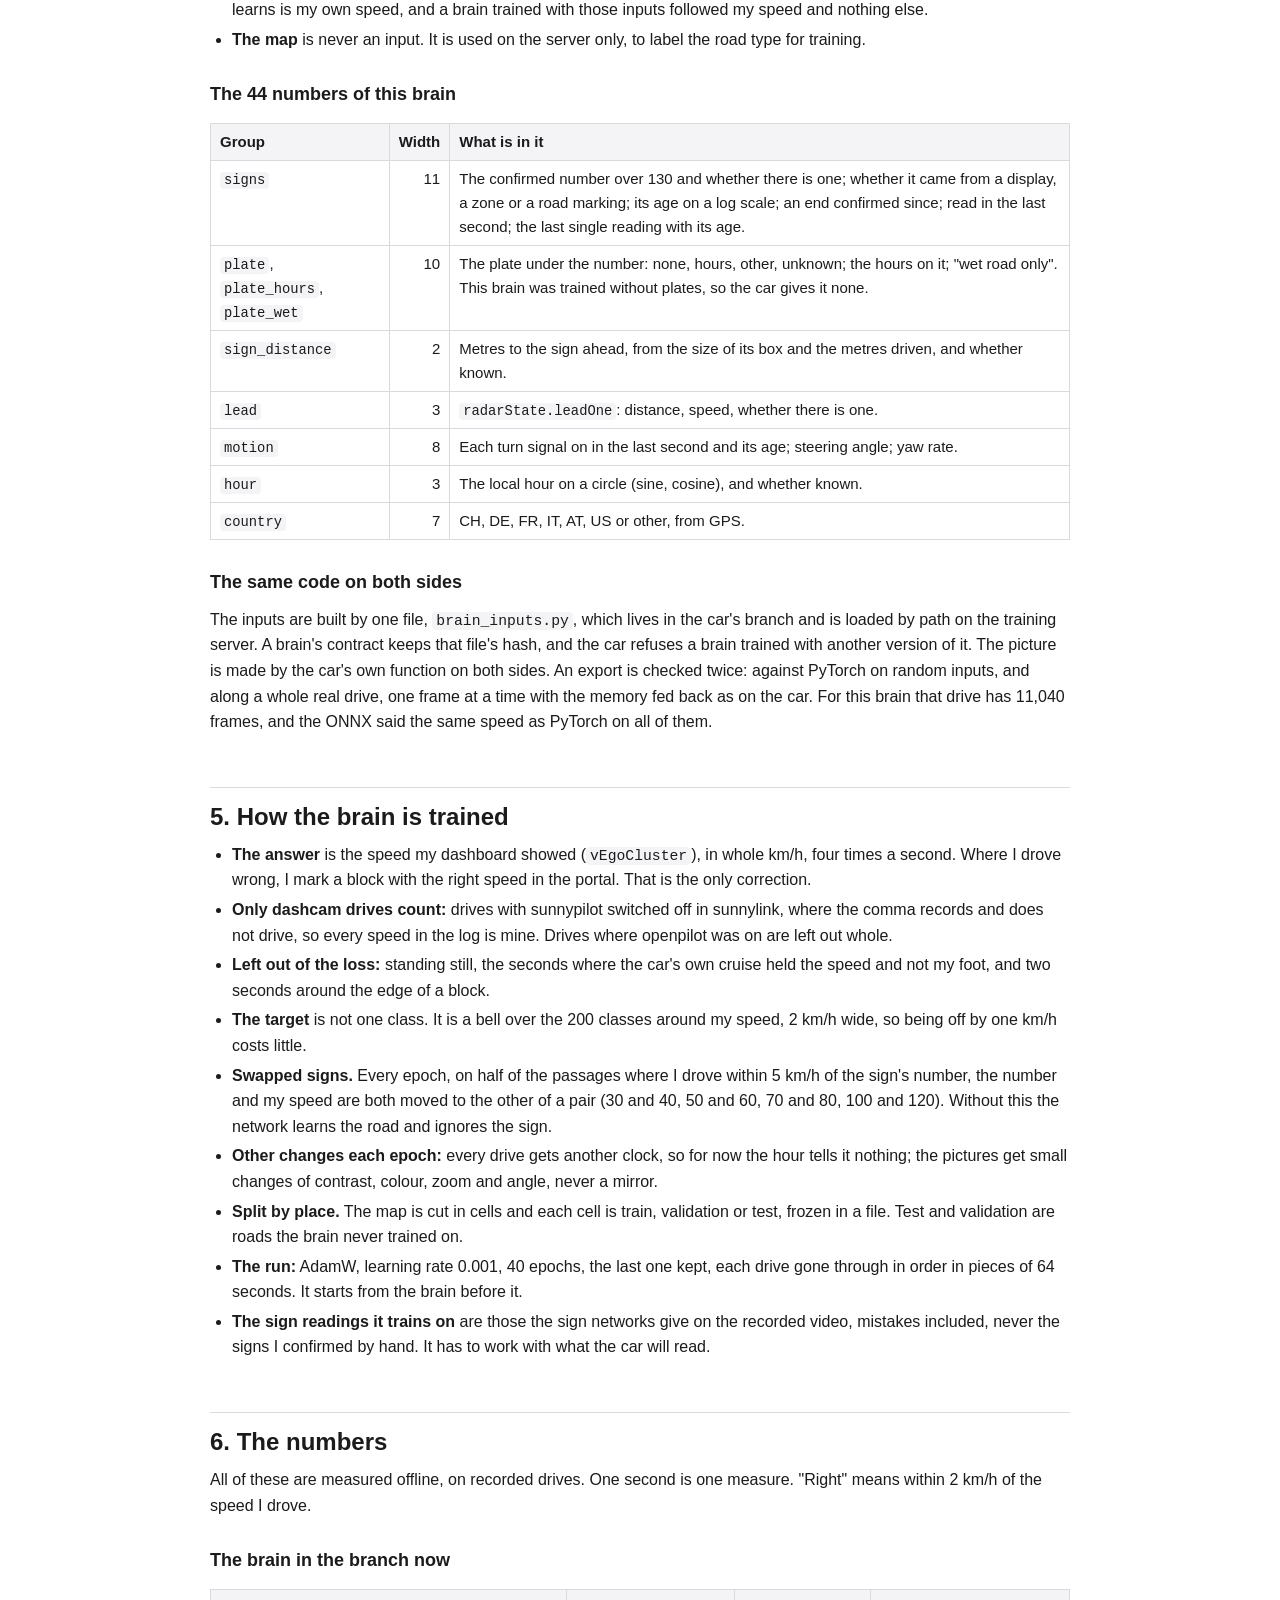
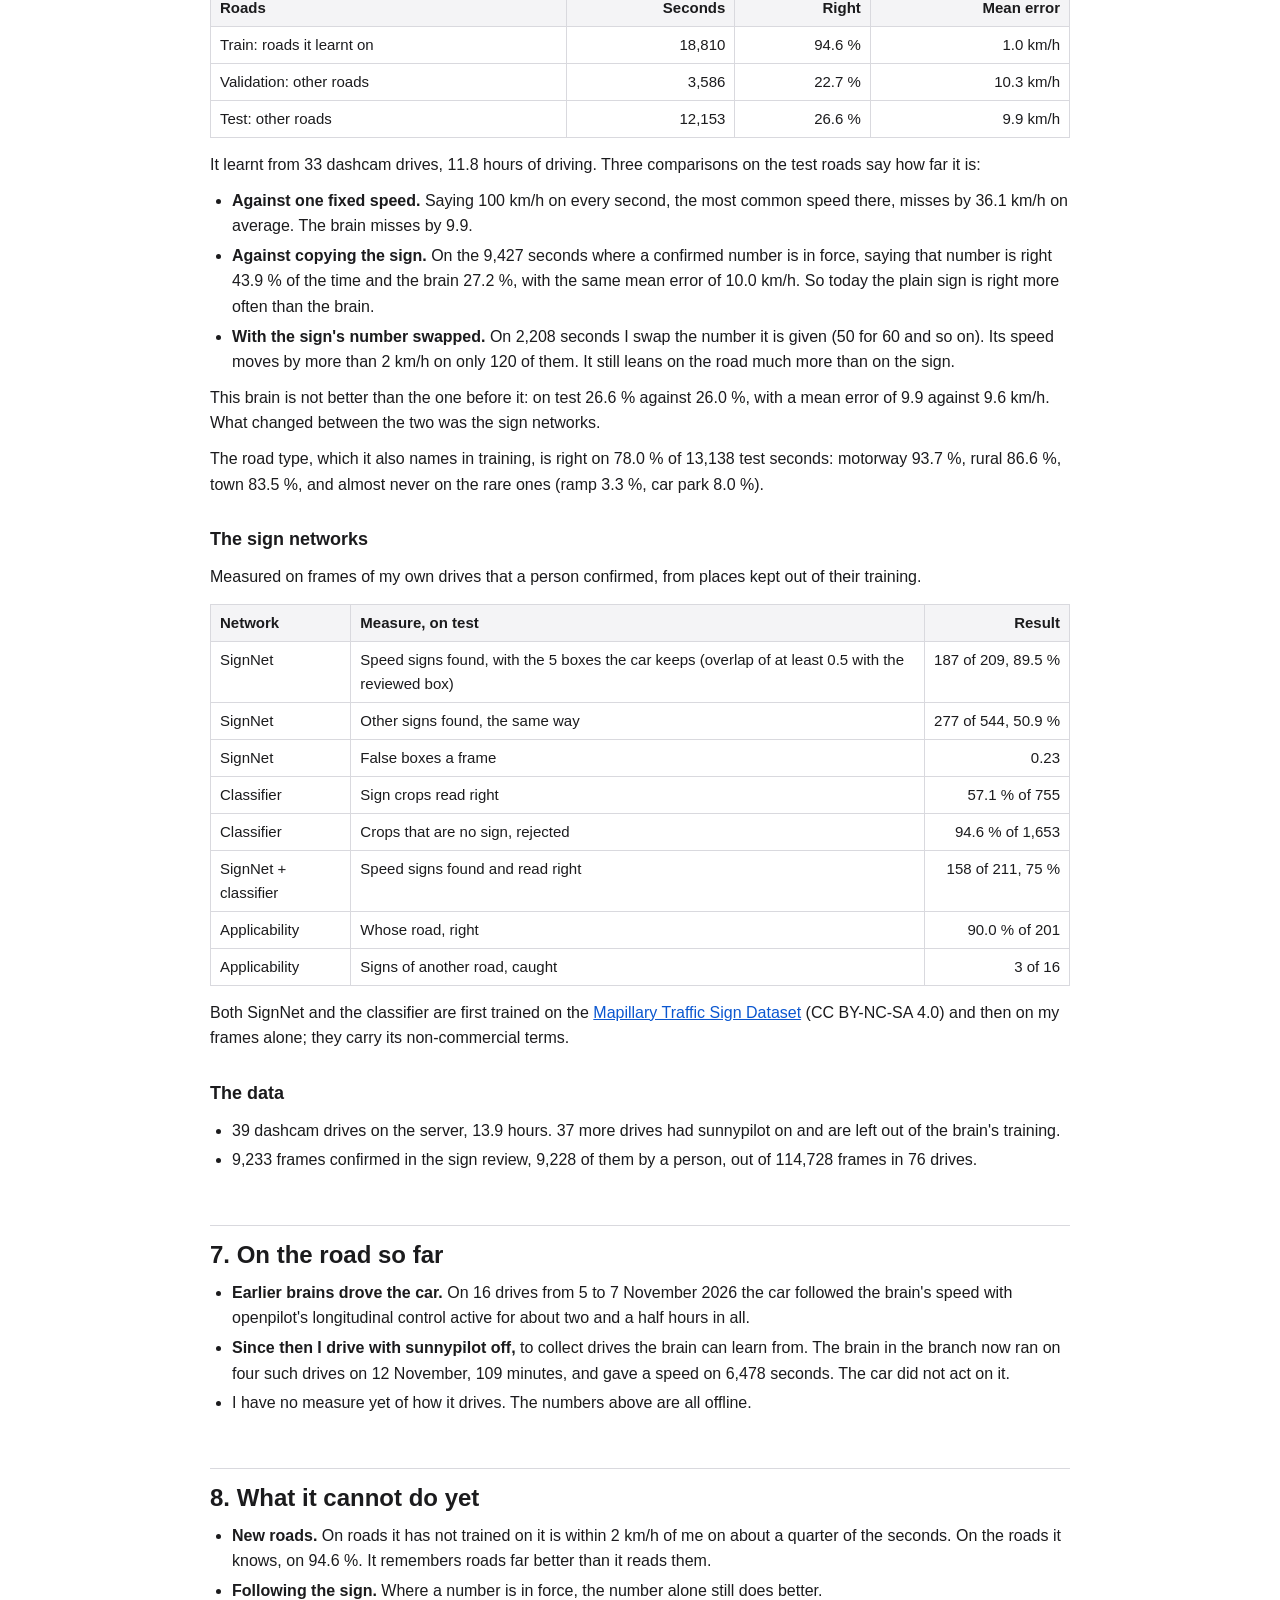
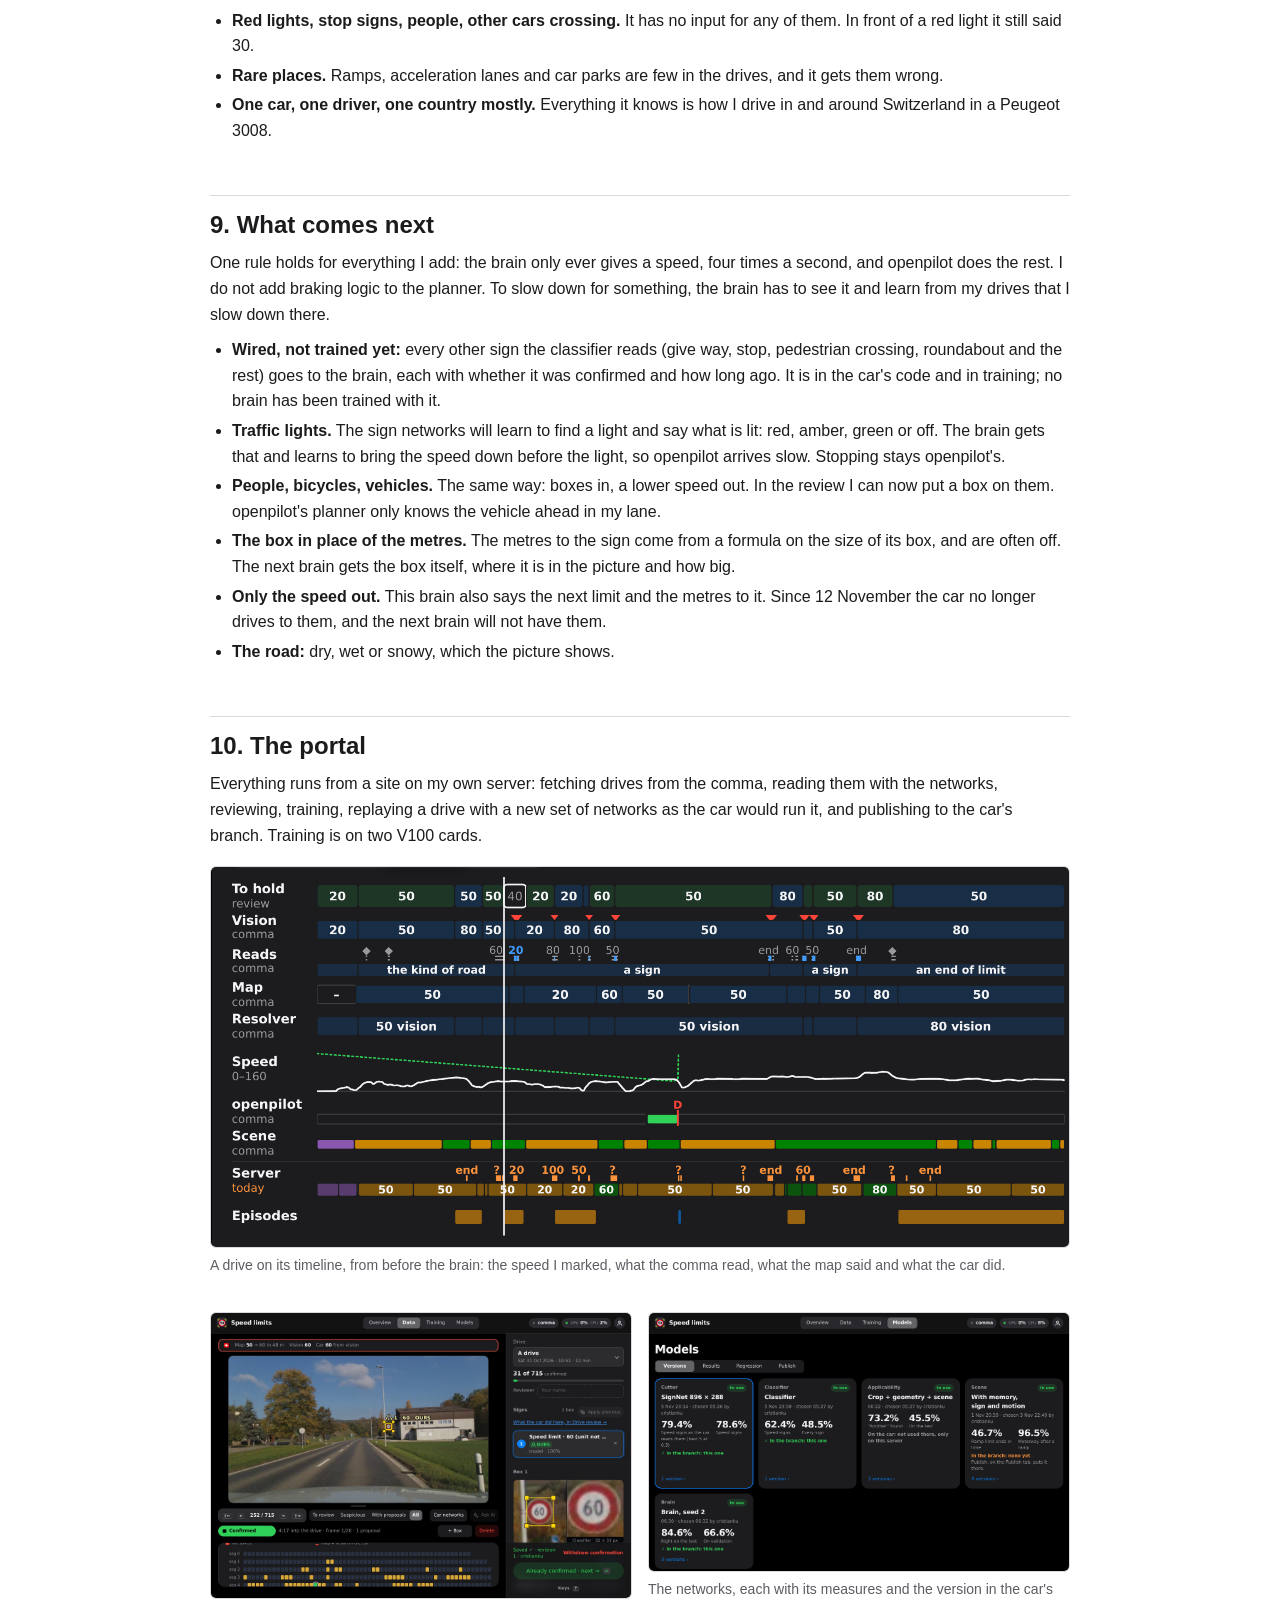
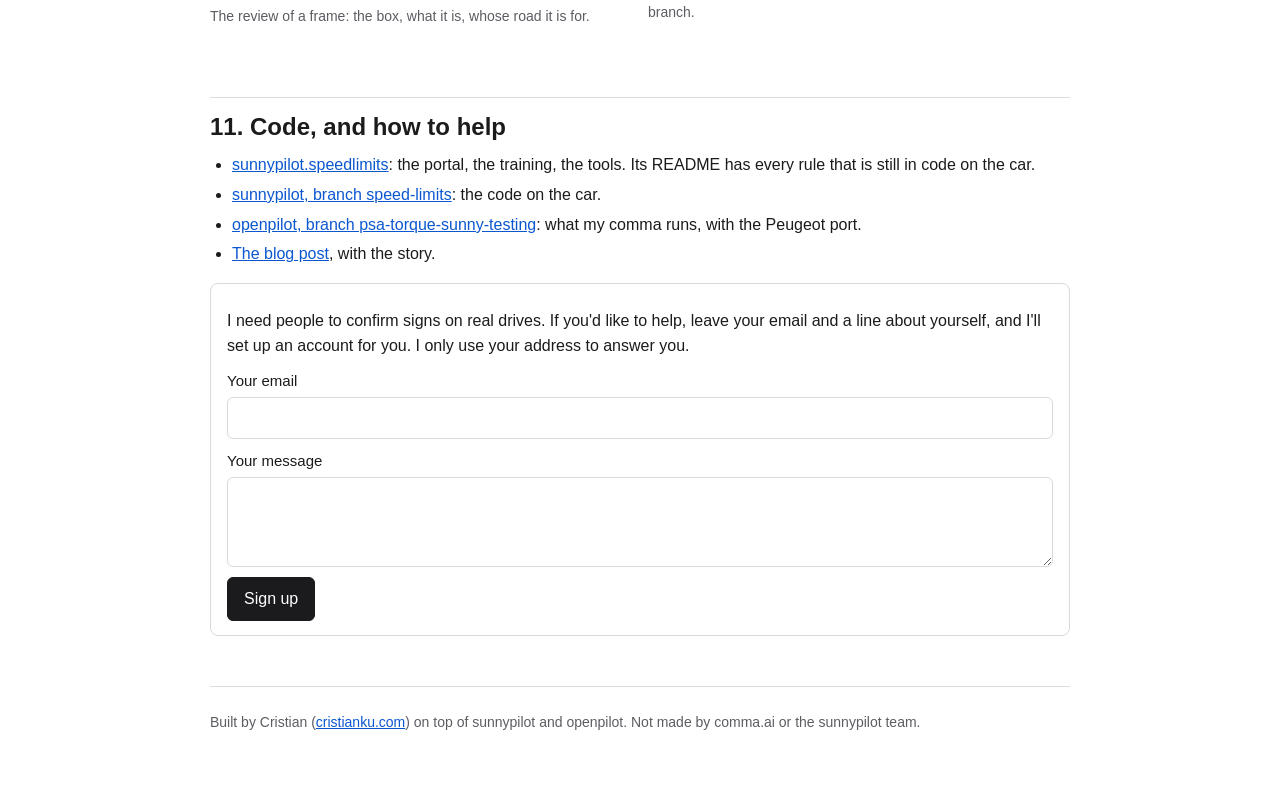
==== commit 9731ee6f: "Smartspeed page rewritten as a plain technical page For readers who include openpilot and sunnypilot" ====
--- a/docs/smartspeed/index.html
+++ b/docs/smartspeed/index.html
@@ -3,13 +3,13 @@
 <head>
 <meta charset="utf-8">
 <meta name="viewport" content="width=device-width, initial-scale=1, viewport-fit=cover">
-<title>Smartspeed for sunnypilot</title>
-<meta name="description" content="A research build of sunnypilot, the openpilot fork, for the comma 4. You press cruise and the car picks its own speed: a small network with memory takes the signs the camera read, the picture of the road and the car ahead, and says the speed to hold four times a second.">
-<meta name="theme-color" content="#000000">
+<title>Smartspeed: a network that sets the cruise speed, for sunnypilot on the comma 4</title>
+<meta name="description" content="Smartspeed is a research build of sunnypilot for the comma 4. Small networks read the road signs, and a network with memory says the speed to hold four times a second, as a set speed that sets itself. How it fits into openpilot, the networks, the numbers and what it cannot do yet.">
+<meta name="theme-color" content="#ffffff">
 <meta property="og:type" content="website">
 <meta property="og:site_name" content="Smartspeed">
-<meta property="og:title" content="Smartspeed for sunnypilot">
-<meta property="og:description" content="A research build of sunnypilot, the openpilot fork, for the comma 4. You press cruise and the car picks its own speed.">
+<meta property="og:title" content="Smartspeed: a network that sets the cruise speed">
+<meta property="og:description" content="A research build of sunnypilot for the comma 4. How it fits into openpilot, the networks, the numbers and what it cannot do yet.">
 <meta property="og:url" content="https://smartspeed.14bodhi.com/">
 <meta property="og:image" content="https://smartspeed.14bodhi.com/product/share.jpg">
 <meta property="og:image:type" content="image/jpeg">
@@ -20,312 +20,411 @@
 <link rel="icon" href="product/icon.svg" type="image/svg+xml">
 <style>
 :root{
-  --green:#7dcd32;--violet:#b026d4;--violet-line:#d27be8;--blue:#0071e3;--link-dark:#2997ff;
-  --ink:#1d1d1f;--mute:#6e6e73;--paper:#f5f5f7;--line:#d2d2d7;
-  --mute-dark:#a1a1a6;--panel:#161617;--line-dark:#2c2c2e;
-  --wide:1120px;
+  --text:#1b1b1d;--mute:#5c5c63;--line:#d9d9de;--soft:#f4f4f6;--link:#0b57d0;--accent:#a321c8;--warn:#fff6d6;--warn-line:#e6cf7a;
+  --box:#ffffff;--box-ours:#f6ecfa;
 }
-*{box-sizing:border-box;margin:0}
-html{scroll-behavior:smooth;-webkit-text-size-adjust:100%}
-body{font-family:-apple-system,BlinkMacSystemFont,"SF Pro Display","SF Pro Text",Inter,"Segoe UI",Roboto,Helvetica,Arial,sans-serif;
-  color:var(--ink);background:#000;font-size:17px;line-height:1.47;-webkit-font-smoothing:antialiased}
-img{display:block;max-width:100%;height:auto}
-a{color:inherit}
-code{font-family:ui-monospace,SFMono-Regular,Menlo,Consolas,monospace;font-size:.9em}
-
-.bar{position:sticky;top:0;z-index:10;background:rgba(0,0,0,.72);-webkit-backdrop-filter:saturate(180%) blur(20px);
-  backdrop-filter:saturate(180%) blur(20px);border-bottom:1px solid rgba(255,255,255,.1);color:#f5f5f7}
-.bar div{max-width:var(--wide);margin:auto;padding:0 22px;height:48px;display:flex;align-items:center;gap:26px;font-size:13px}
-.bar strong{font-size:17px;font-weight:600;letter-spacing:-.01em;margin-right:auto}
-.bar a{text-decoration:none;opacity:.8;white-space:nowrap}
-.bar a:hover{opacity:1}
-.bar a.signin{opacity:1;background:var(--blue);color:#fff;padding:6px 14px;border-radius:999px;font-weight:500}
-.bar a.signin:hover{background:#0077ed}
-
-section{padding:clamp(72px,11vw,136px) 22px}
-.wrap{max-width:var(--wide);margin:auto}
-.dark{background:#000;color:#f5f5f7}
-.paper{background:var(--paper)}
-.white{background:#fff}
-.eyebrow{font-size:clamp(17px,2vw,21px);font-weight:600;color:var(--mute);margin-bottom:10px}
-.dark .eyebrow{color:var(--mute-dark)}
-h2{font-size:clamp(36px,6.4vw,64px);line-height:1.06;font-weight:700;letter-spacing:-.022em;max-width:17em}
-.intro{font-size:clamp(19px,2.3vw,24px);line-height:1.38;color:var(--mute);max-width:33em;margin-top:22px;font-weight:500}
-.intro+.intro{margin-top:14px}
-.dark .intro{color:var(--mute-dark)}
-.intro b{color:var(--ink);font-weight:600}
-.dark .intro b{color:#f5f5f7}
-
-.hero{padding:clamp(56px,9vw,104px) 22px 0;text-align:center;overflow:hidden;
-  background:radial-gradient(60% 46% at 50% 74%,rgba(176,38,212,.26),transparent 72%),#000;color:#f5f5f7}
-.hero .eyebrow{color:var(--mute-dark);margin-bottom:6px}
-.hero .eyebrow a{color:var(--link-dark);text-decoration:none}
-.hero .eyebrow a:hover{text-decoration:underline}
-h1{font-size:clamp(62px,14vw,136px);line-height:1;font-weight:700;letter-spacing:-.035em}
-h1 span{color:var(--green)}
-.hero .lead{font-size:clamp(23px,3.6vw,38px);line-height:1.16;font-weight:600;letter-spacing:-.012em;margin-top:18px}
-.hero .sub{font-size:clamp(17px,2vw,21px);color:var(--mute-dark);max-width:32em;margin:16px auto 0;font-weight:500}
-.screen{max-width:980px;margin:clamp(40px,6vw,64px) auto 0;padding:clamp(6px,1vw,11px);background:#0c0c0d;border:1px solid var(--line-dark);
-  border-radius:clamp(18px,3vw,34px);box-shadow:0 30px 90px rgba(176,38,212,.25)}
-.screen img{width:100%;border-radius:clamp(13px,2.2vw,25px)}
-.note{font-size:13px;color:#86868b;padding:14px 0 0}
-.facts{display:grid;grid-template-columns:repeat(3,1fr);gap:22px;max-width:980px;margin:clamp(44px,6vw,72px) auto 0;
-  padding:clamp(28px,4vw,40px) 0 clamp(56px,7vw,84px);border-top:1px solid var(--line-dark)}
-.facts b{display:block;font-size:clamp(30px,4.6vw,48px);line-height:1.08;font-weight:700;letter-spacing:-.02em}
-.facts span{display:block;color:var(--mute-dark);font-size:clamp(15px,1.6vw,17px);margin-top:6px}
-
-.cards{display:grid;grid-template-columns:repeat(3,1fr);gap:18px;margin-top:clamp(40px,6vw,64px)}
-.card{background:#fff;border-radius:24px;padding:clamp(26px,3vw,36px)}
-.card h3{font-size:clamp(23px,2.6vw,28px);line-height:1.12;font-weight:700;letter-spacing:-.015em;margin-bottom:12px}
-.card p{color:var(--mute);font-size:17px}
-.white .card{background:var(--paper)}
-.card .num{display:block;font-size:17px;font-weight:600;color:var(--blue);margin-bottom:10px}
-.steps{grid-template-columns:repeat(4,1fr)}
-.steps .card.on{background:var(--blue);color:#fff}
-.steps .card.on p,.steps .card.on .num{color:#ffffffd9}
-
-.flow{display:grid;grid-template-columns:minmax(0,1fr) 72px minmax(0,300px) 72px minmax(0,220px);align-items:center;margin-top:clamp(44px,6vw,72px)}
-.inputs{display:grid;gap:10px;list-style:none;padding:0}
-.inputs li{background:var(--panel);border:1px solid var(--line-dark);border-radius:16px;padding:13px 18px}
-.inputs b{display:block;font-weight:600}
-.inputs span{color:var(--mute-dark);font-size:15px}
-.arrow{height:2px;background:linear-gradient(90deg,#3a3a3c,var(--violet-line));position:relative;margin:0 10px}
-.arrow::after{content:"";position:absolute;right:-1px;top:-4px;border-left:8px solid var(--violet-line);border-top:5px solid transparent;border-bottom:5px solid transparent}
-.brain{aspect-ratio:1;display:grid;place-content:center;text-align:center;padding:22px;border-radius:44px;
-  background:radial-gradient(90% 90% at 30% 20%,#c23ce6,#6c1a8a);box-shadow:0 0 90px rgba(176,38,212,.45)}
-.brain b{font-size:clamp(30px,3.6vw,40px);line-height:1.05;letter-spacing:-.02em}
-.brain span{font-size:16px;color:#ffffffd9;margin-top:8px}
-.out{text-align:center}
-.square{width:112px;height:112px;margin:0 auto 14px;border-radius:18px;background:rgba(176,38,212,.45);border:4px solid var(--violet-line);
-  display:grid;place-content:center;font-size:50px;font-weight:700;letter-spacing:-.02em}
-.out b{display:block;font-size:21px;line-height:1.18;font-weight:600}
-.out span{color:var(--mute-dark);font-size:15px}
-.aside{margin-top:clamp(40px,5vw,56px);font-size:clamp(19px,2.3vw,24px);font-weight:600;letter-spacing:-.01em}
-.aside span{color:var(--mute-dark)}
-
-.modes{display:flex;flex-wrap:wrap;gap:8px;margin-top:clamp(36px,5vw,52px)}
-.modes span{background:#fff;border-radius:999px;padding:11px 20px;font-weight:500;color:var(--mute)}
-.modes .on{background:#000;color:var(--green);font-weight:700}
-.small{color:var(--mute);margin-top:22px;max-width:40em}
-
-.shot{margin-top:clamp(40px,6vw,64px)}
-.shot img{border-radius:clamp(14px,2vw,22px);border:1px solid var(--line-dark);width:100%}
-.shot figcaption{color:var(--mute-dark);font-size:15px;margin-top:12px;max-width:44em}
-.pair{display:grid;grid-template-columns:repeat(2,1fr);gap:22px;align-items:start}
-.pair .shot{margin-top:clamp(22px,3vw,32px)}
-
-.specs{margin-top:clamp(36px,5vw,56px);border-top:1px solid var(--line)}
-.specs div{display:grid;grid-template-columns:minmax(0,220px) minmax(0,1fr);gap:8px 30px;padding:20px 0;border-bottom:1px solid var(--line)}
-.specs dt{font-weight:600}
-.specs dd{margin:0;color:var(--mute)}
-.specs dd b{color:var(--ink);font-weight:600}
-
-.numbers{display:grid;grid-template-columns:repeat(3,1fr);gap:18px;margin-top:clamp(36px,5vw,56px)}
-.numbers b{display:block;font-size:clamp(44px,6.6vw,72px);line-height:1;font-weight:700;letter-spacing:-.03em}
-.numbers span{display:block;color:var(--mute);margin-top:10px}
-
-.links{display:grid;grid-template-columns:repeat(3,1fr);gap:18px;margin-top:clamp(40px,5vw,56px)}
-.links a{display:block;text-decoration:none;background:#fff;border-radius:20px;padding:22px 24px}
-.links a:hover b{text-decoration:underline}
-.links b{display:block;color:var(--blue);font-weight:600;overflow-wrap:anywhere}
-.links span{display:block;color:var(--mute);font-size:15px;margin-top:4px}
-.join{margin-top:18px;background:#fff;border-radius:20px;padding:22px 24px;scroll-margin-top:64px}
-.join p{color:var(--mute);font-size:15px}
-.join form{display:grid;gap:12px;max-width:560px;margin-top:14px}
-.join label{display:grid;gap:4px;font-size:15px;font-weight:500}
-.join input,.join textarea{width:100%;padding:10px 12px;border:1px solid var(--line);border-radius:12px;background:#fff;color:inherit;font:inherit;font-size:16px;font-weight:400}
-.join textarea{min-height:96px;resize:vertical}
-.join button{justify-self:start;border:0;border-radius:999px;background:var(--blue);color:#fff;padding:8px 18px;font:inherit;font-weight:500;cursor:pointer}
-.join button:hover{background:#0077ed}
+@media (prefers-color-scheme:dark){
+  :root{--text:#e9e9ec;--mute:#a3a3ab;--line:#3a3a40;--soft:#1f1f23;--link:#8ab4f8;--accent:#d27be8;--warn:#2e2a17;--warn-line:#6d6230;
+    --box:#17171a;--box-ours:#2a1d30}
+  body{background:#111113}
+}
+*{box-sizing:border-box}
+html{-webkit-text-size-adjust:100%}
+body{margin:0;color:var(--text);font:16px/1.6 -apple-system,BlinkMacSystemFont,"Segoe UI",Inter,Roboto,Helvetica,Arial,sans-serif}
+a{color:var(--link)}
+code,kbd{font:0.92em/1.4 ui-monospace,SFMono-Regular,Menlo,Consolas,monospace;background:var(--soft);padding:1px 4px;border-radius:4px}
+.top{border-bottom:1px solid var(--line)}
+.top div{max-width:900px;margin:0 auto;padding:10px 20px;display:flex;flex-wrap:wrap;gap:6px 18px;align-items:baseline;font-size:15px}
+.top strong{margin-right:auto}
+main{max-width:900px;margin:0 auto;padding:8px 20px 60px}
+h1{font-size:34px;line-height:1.2;margin:34px 0 6px}
+.what{font-size:19px;color:var(--mute);margin:0 0 18px}
+h2{font-size:24px;line-height:1.25;margin:52px 0 10px;padding-top:14px;border-top:1px solid var(--line)}
+h3{font-size:18px;margin:28px 0 6px}
+p,ul,ol{margin:10px 0}
+ul,ol{padding-left:22px}
+li{margin:4px 0}
+.status{background:var(--warn);border:1px solid var(--warn-line);border-radius:8px;padding:10px 14px;margin:18px 0}
+.status p{margin:4px 0}
+.toc{columns:2;column-gap:32px;padding-left:22px;margin:14px 0}
+.scroll{overflow-x:auto;margin:14px 0}
+table{border-collapse:collapse;width:100%;font-size:15px}
+th,td{border:1px solid var(--line);padding:6px 9px;text-align:left;vertical-align:top}
+th{background:var(--soft);font-weight:600}
+td.n,th.n{text-align:right;white-space:nowrap}
+figure{margin:18px 0}
+figure img{display:block;max-width:100%;height:auto;border:1px solid var(--line);border-radius:6px}
+figcaption{font-size:14px;color:var(--mute);margin-top:6px}
+.pair{display:grid;grid-template-columns:1fr 1fr;gap:16px}
+svg.d{display:block;width:100%;height:auto;margin:6px 0}
+svg.d .b{fill:var(--box);stroke:var(--text);stroke-width:1.2}
+svg.d .o{fill:var(--box-ours);stroke:var(--accent);stroke-width:1.4}
+svg.d .t{fill:none;stroke:var(--mute);stroke-width:1.2;stroke-dasharray:5 4}
+svg.d .a{fill:none;stroke:var(--text);stroke-width:1.4}
+svg.d .k{fill:none;stroke:var(--accent);stroke-width:1.4;stroke-dasharray:5 4}
+svg.d text{fill:var(--text);font:13px -apple-system,BlinkMacSystemFont,"Segoe UI",Inter,Roboto,Helvetica,Arial,sans-serif}
+svg.d .h{font-weight:600;font-size:14px}
+svg.d .hs{font-weight:600;font-size:13px}
+svg.d .s{fill:var(--mute);font-size:12.5px}
+svg.d .m{font-family:ui-monospace,SFMono-Regular,Menlo,Consolas,monospace;font-size:12px}
+svg.d .p{fill:var(--accent)}
+.join{border:1px solid var(--line);border-radius:8px;padding:14px 16px;margin:16px 0;position:relative}
+.join label{display:block;margin:10px 0;font-size:15px}
+.join input,.join textarea{display:block;width:100%;margin-top:4px;padding:8px;font:inherit;color:inherit;background:var(--box);border:1px solid var(--line);border-radius:6px}
+.join textarea{min-height:90px}
+.join button{font:inherit;padding:8px 16px;border:1px solid var(--text);border-radius:6px;background:var(--text);color:var(--box);cursor:pointer}
 .join .trap{position:absolute;left:-9999px}
-.join .done{display:none;margin-top:14px;color:var(--ink);font-weight:500;scroll-margin-top:64px}
+.join .done{display:none;font-weight:600;scroll-margin-top:20px}
 .join .done:target{display:block}
-
-footer{background:var(--paper);color:var(--mute);font-size:13px;padding:0 22px 44px}
-footer p{max-width:var(--wide);margin:auto;border-top:1px solid var(--line);padding-top:18px}
-
-.js .rise{opacity:0;transform:translateY(22px);transition:opacity .7s ease,transform .7s cubic-bezier(.2,.8,.2,1)}
-.js .rise.in{opacity:1;transform:none}
-@media (prefers-reduced-motion:reduce){html{scroll-behavior:auto}.js .rise{opacity:1;transform:none;transition:none}}
-
-@media (max-width:1000px){
-  .steps{grid-template-columns:repeat(2,1fr)}
-  .flow{grid-template-columns:minmax(0,1fr);justify-items:center;gap:0}
-  .inputs{grid-template-columns:repeat(2,1fr);width:100%}
-  .inputs li:last-child{grid-column:1/-1}
-  .arrow{width:2px;height:44px;margin:10px 0;background:linear-gradient(180deg,#3a3a3c,var(--violet-line))}
-  .arrow::after{right:-4px;top:auto;bottom:-1px;border-top:8px solid var(--violet-line);border-left:5px solid transparent;border-right:5px solid transparent;border-bottom:0}
-  .brain{width:260px}
-}
-@media (max-width:760px){
-  .cards,.steps,.pair,.numbers,.links{grid-template-columns:minmax(0,1fr)}
-  .facts{grid-template-columns:minmax(0,1fr);gap:20px;text-align:left}
-  .bar .opt{display:none}
-  .specs div{grid-template-columns:minmax(0,1fr)}
-  .inputs{grid-template-columns:minmax(0,1fr)}
-  .inputs li:last-child{grid-column:auto}
-}
-@media (max-width:400px){
-  .bar div{gap:14px}
-}
+footer{border-top:1px solid var(--line);margin-top:50px;padding-top:14px;font-size:14px;color:var(--mute)}
+@media (max-width:700px){.toc{columns:1}.pair{grid-template-columns:1fr}h1{font-size:28px}}
 </style>
 </head>
 <body>
-<script>document.documentElement.classList.add('js')</script>
-
-<nav class="bar" aria-label="Sections"><div>
+
+<nav class="top" aria-label="Site"><div>
   <strong>Smartspeed</strong>
-  <a class="opt" href="#why">Why</a>
-  <a class="opt" href="#brain">The brain</a>
-  <a class="opt" href="#portal">The portal</a>
-  <a class="opt" href="#status">Status</a>
+  <a href="https://github.com/cristianku/sunnypilot.speedlimits">GitHub</a>
   <a href="https://cristianku.com/2026/11/06/smartspeed/">Blog</a>
-  <a href="https://github.com/commaai/openpilot">openpilot</a>
-  <a class="opt" href="https://github.com/cristianku/sunnypilot.speedlimits">GitHub</a>
   <a href="#join">Sign up</a>
-  <a class="signin" href="/reviews">Sign in</a>
+  <a href="/reviews">Sign in</a>
 </div></nav>
 
-<header class="hero">
-  <p class="eyebrow">Built into <a href="https://github.com/sunnypilot/sunnypilot">sunnypilot</a>, the <a href="https://github.com/commaai/openpilot">openpilot</a> fork, for the comma 4</p>
-  <h1>Smart<span>speed</span></h1>
-  <p class="lead">You press cruise and the car picks its own speed.</p>
-  <p class="sub">Three small networks find the signs, read them and tell which ones are for my road. A fourth one, with memory, takes what they read, the picture of the road and the car ahead, and says the speed to hold four times a second, like a set speed that sets itself. It's a research build that runs on my own comma 4, in a Peugeot 3008.</p>
-  <figure class="screen"><img src="product/product-smartspeed-screen.jpg" width="1608" height="720"
-    alt="The comma 4 screen on a wet road: 48 km/h in the middle, and in the top right corner the word SMART in green beside a purple square with an eye and the number 50."></figure>
-  <p class="note">Mock-up, not a photo of the comma: the screen's widgets drawn at their real size over a real frame.</p>
-  <div class="facts">
-    <div><b>4 Hz</b><span>speed out of the brain</span></div>
-    <div><b>5 Hz</b><span>sign finder and reader</span></div>
-    <div><b>21 MB</b><span>all four networks, ONNX</span></div>
-  </div>
-</header>
-
-<section class="paper" id="why"><div class="wrap">
-  <p class="eyebrow rise">Why</p>
-  <h2 class="rise">The map alone isn't enough.</h2>
-  <p class="intro rise">sunnypilot's Speed Limit Assist takes the limit from the car or from the map. Many cars send none, so it often comes down to the map, and a map misses a lot: temporary and variable limits, limits nobody has mapped, roadworks. Without a good GPS fix it doesn't even know which road you're on. That's why I started reading the signs with the road camera.</p>
-  <p class="intro rise">A camera alone wasn't enough either. Signs get hidden or are meant for the exit, and on some roads no sign tells you the speed at all. These are the cases the brain has to learn, and it isn't there yet.</p>
-  <div class="cards">
-    <article class="card rise"><h3>A limit with no end sign</h3><p>Motorway roadworks often have none, and one missed end sign once held me at 80 for a whole stretch of motorway.</p></article>
-    <article class="card rise"><h3>After a motorway ramp</h3><p>The limit posted on the ramp stops counting on the acceleration lane, and nothing tells you so.</p></article>
-    <article class="card rise"><h3>Car parks</h3><p>The limit of the road outside doesn't apply in there, and usually no sign gives you another one.</p></article>
-  </div>
-</div></section>
-
-<section class="dark" id="brain"><div class="wrap">
-  <p class="eyebrow rise">The brain</p>
-  <h2 class="rise">A small network with memory picks the speed.</h2>
-  <p class="intro rise">It's a frozen MobileNetV3-small with a GRU on top. Four times a second it gets a 256×144 picture of the road, the number the sign reader confirmed, the metres to the sign ahead, the car ahead, the turn signals and the steering, the local hour and the country. Gas, brake and the car's own speed aren't inputs: the answer it learns is my own speed, and with them it would only copy me. It never reads the map. What comes out is one number, the speed to hold, and only that goes to openpilot, as a set speed given again four times a second. Before a lower limit the brain brings it down by itself, the way I lift my foot.</p>
-  <div class="flow rise">
-    <ul class="inputs">
-      <li><b>Road camera</b><span>256×144, four times a second</span></li>
-      <li><b>Signs read</b><span>number and age, from SignNet and the classifier</span></li>
-      <li><b>Distance to the sign</b><span>from its box and the metres driven</span></li>
-      <li><b>The car ahead</b><span>distance and speed</span></li>
-      <li><b>Turn signals and steering</b><span>with the yaw rate</span></li>
-      <li><b>Hour and country</b><span>from GPS</span></li>
-    </ul>
-    <div class="arrow"></div>
-    <div class="brain"><b>The brain</b><span>MobileNetV3-small + GRU</span></div>
-    <div class="arrow"></div>
-    <div class="out"><div class="square">50</div><b>Speed to hold</b><span>1 to 200 km/h, the only thing that goes to openpilot</span></div>
-  </div>
-  <p class="aside rise">It's a separate network. <span>openpilot's model still does the driving, and the braking for the car ahead and the stopping stay its own.</span></p>
-</div></section>
-
-<section class="white" id="learn"><div class="wrap">
-  <p class="eyebrow rise">How it learns</p>
-  <h2 class="rise">It learns from how I drive.</h2>
-  <div class="cards steps">
-    <article class="card rise"><span class="num">1</span><h3>Drive</h3><p>I drive with sunnypilot off in sunnylink, so the comma doesn't drive: it records the video and the logs, and every speed in them is mine. A drive where openpilot was on is left out.</p></article>
-    <article class="card rise"><span class="num">2</span><h3>Answer</h3><p>The answer is the speed my dashboard showed (<code>vEgoCluster</code>). Where cruise held the speed and not my foot, that moment teaches nothing. Where I drove wrong, a block in Speed review with the right speed is the only correction.</p></article>
-    <article class="card on rise"><span class="num">3</span><h3>Train</h3><p>The network goes through each drive in order. Each epoch half of the sign passages where I drove at the sign's number get number and answer swapped (50 and 60, 100 and 120), otherwise it learns the road and ignores the sign.</p></article>
-    <article class="card rise"><span class="num">4</span><h3>Publish</h3><p>Publish in the portal exports the networks to ONNX and rebuilds the branch. On the comma I check for updates and install.</p></article>
-  </div>
-</div></section>
-
-<section class="paper" id="modes"><div class="wrap">
-  <p class="eyebrow rise">In sunnylink</p>
-  <h2 class="rise">Smartspeed is a fifth mode.</h2>
-  <p class="intro rise">Off, Information, Warning and Assist work as before, each with its Speed Limit Source. In Smartspeed cruise only turns it on and off, + and - do nothing, and the car drives to what the brain says, even above the set speed. openpilot follows a lower set speed at no more than 0.5&nbsp;m/s²; in Smartspeed, and only there, I let it follow the brain at up to 1.2, which is closer to how a person slows down. sunnypilot's own curve control is off in this mode, so the speed for a curve is the brain's too. Both reach the car with the next update.</p>
-  <div class="modes rise" role="img" aria-label="Speed limit modes: Off, Information, Warning, Assist, and Smartspeed selected">
-    <span>Off</span><span>Information</span><span>Warning</span><span>Assist</span><span class="on">Smartspeed</span>
-  </div>
-  <p class="small rise">The brain always gives a number, so while it runs the map isn't used. If it doesn't load, sunnypilot's resolver falls back to the map.</p>
-</div></section>
-
-<section class="dark" id="portal"><div class="wrap">
-  <p class="eyebrow rise">The portal</p>
-  <h2 class="rise">I run all of it from a portal on my own server.</h2>
-  <p class="intro rise">Video and rlog play in sync, with vision, map, resolver and openpilot state on one timeline, and it finds disengagements and vision/map mismatches by itself. Labelling, training and publishing all start from there. There's also a regression tab to compare models on certified drives, but I haven't certified any drive yet.</p>
-  <figure class="shot rise"><img src="product/post-portal-timeline.png" width="1570" height="695" loading="lazy"
+<main>
+
+<h1>Smartspeed</h1>
+<p class="what">A neural network that sets the cruise speed, in <a href="https://github.com/sunnypilot/sunnypilot">sunnypilot</a> (the <a href="https://github.com/commaai/openpilot">openpilot</a> fork) on the comma 4.</p>
+
+<div class="status">
+  <p><b>Status: research.</b> It runs on one car, my Peugeot 3008, with one driver, me. It is not in any release of sunnypilot or openpilot, and comma.ai and the sunnypilot team have nothing to do with it.</p>
+  <p>Everything on this page is the state of 12 November 2026: sunnypilot branch <code>speed-limits</code> at <code>c45dfd0bd</code>, networks version <code>2026-11-12.2</code>.</p>
+</div>
+
+<p>You turn cruise on and the car chooses its speed. Three small networks find the road signs in the camera picture, read them and say which ones are for my road. A fourth network, which I call the brain, takes what they read together with the picture of the road, the car ahead, the turn signals and the steering, and says the speed to hold, four times a second. That number is used as the set speed. Nothing else of mine goes into openpilot: steering, following the car ahead and stopping stay as they are.</p>
+
+<figure>
+  <img src="product/product-smartspeed-screen.jpg" width="1608" height="720"
+    alt="The comma 4 screen on a wet road: 48 km/h in the middle, and in the top right corner the word SMART in green beside a purple square with an eye and the number 50.">
+  <figcaption>Mock-up, not a photo of the comma: the widgets drawn at their real size over a frame of one of my drives. The purple square is the speed the brain says.</figcaption>
+</figure>
+
+<ol class="toc">
+  <li><a href="#why">Why</a></li>
+  <li><a href="#openpilot">Where it sits in openpilot</a></li>
+  <li><a href="#networks">The four networks</a></li>
+  <li><a href="#brain">The brain</a></li>
+  <li><a href="#training">How the brain is trained</a></li>
+  <li><a href="#numbers">The numbers</a></li>
+  <li><a href="#road">On the road so far</a></li>
+  <li><a href="#limits">What it cannot do yet</a></li>
+  <li><a href="#next">What comes next</a></li>
+  <li><a href="#portal">The portal</a></li>
+  <li><a href="#code">Code, and how to help</a></li>
+</ol>
+
+<h2 id="why">1. Why</h2>
+<p>sunnypilot's Speed Limit Assist takes the limit from the car or from the map. Many cars send none, so it often comes down to the map, and the map misses temporary and variable limits, roadworks and everything nobody has mapped. Without a good GPS fix it does not know which road I am on.</p>
+<p>Reading the signs with the camera fixes part of that, and I did that first. It was not enough. A sign can be hidden, or stand at the exit beside me. A limit at motorway roadworks often has no end sign. The limit posted on a ramp stops counting on the acceleration lane and nothing says so. In a car park the limit of the road outside does not apply. Every such case became a rule in the code, and the rules kept growing.</p>
+<p>So the rules are being replaced by a network that learns the speed from how I drive. The signs it is given are hints, and the picture and its memory do the rest.</p>
+
+<h2 id="openpilot">2. Where it sits in openpilot</h2>
+<p>For readers who know the code. Paths are under <code>openpilot/</code> in the branch.</p>
+
+<svg class="d" viewBox="0 0 960 318" role="img" aria-label="The road camera feeds speedvisiond, which runs SignNet, the classifier, the applicability network and the brain and publishes speedVisionSP. plannerd reads it: the speed limit resolver, Speed Limit Assist in the Smartspeed mode, and the longitudinal planner, which also gets the lead car and the driving model as before.">
+  <defs><marker id="ar" viewBox="0 0 10 10" refX="9" refY="5" markerWidth="7" markerHeight="7" orient="auto"><path d="M0 0L10 5L0 10z" fill="currentColor"/></marker></defs>
+  <g color="var(--text)">
+  <rect class="b" x="8" y="60" width="106" height="74" rx="6"/>
+  <text class="hs" x="61" y="84" text-anchor="middle">camerad</text>
+  <text class="s" x="61" y="103" text-anchor="middle">road camera</text>
+  <text class="s" x="61" y="120" text-anchor="middle">1344×760</text>
+  <path class="a" d="M114 97H149" marker-end="url(#ar)"/>
+
+  <rect class="o" x="150" y="22" width="364" height="150" rx="8"/>
+  <text class="h" x="162" y="44">speedvisiond</text><text class="s" x="258" y="44">mine, on the comma's GPU with tinygrad</text>
+  <rect class="b" x="160" y="60" width="78" height="74" rx="6"/><text class="hs" x="199" y="92" text-anchor="middle">SignNet</text><text class="s" x="199" y="111" text-anchor="middle">boxes</text>
+  <rect class="b" x="248" y="60" width="78" height="74" rx="6"/><text class="hs" x="287" y="92" text-anchor="middle">Classifier</text><text class="s" x="287" y="111" text-anchor="middle">what it is</text>
+  <rect class="b" x="336" y="60" width="78" height="74" rx="6"/><text class="hs" x="375" y="84" text-anchor="middle">Applica-</text><text class="hs" x="375" y="100" text-anchor="middle">bility</text><text class="s" x="375" y="119" text-anchor="middle">whose road</text>
+  <rect class="b" x="424" y="60" width="78" height="74" rx="6"/><text class="hs" x="463" y="92" text-anchor="middle">Brain</text><text class="s" x="463" y="111" text-anchor="middle">the speed</text>
+  <path class="a" d="M238 97H247" marker-end="url(#ar)"/><path class="a" d="M326 97H335" marker-end="url(#ar)"/><path class="a" d="M414 97H423" marker-end="url(#ar)"/>
+  <text class="s" x="162" y="158">up to 5 frames a second; the brain steps at 4 Hz</text>
+
+  <path class="a" d="M514 97H629" marker-end="url(#ar)"/>
+  <text class="m p" x="522" y="86">speedVisionSP</text>
+  <text class="m p" x="522" y="114">.speedLimit</text>
+
+  <rect class="b" x="630" y="22" width="222" height="150" rx="8"/>
+  <text class="h" x="642" y="44">plannerd</text><text class="s" x="708" y="44">sunnypilot + openpilot</text>
+  <text x="642" y="70">1. SpeedLimitResolver</text><text class="s" x="656" y="86">source "vision"</text>
+  <text x="642" y="108">2. Speed Limit Assist</text><text class="s" x="656" y="124">mode 4, Smartspeed</text>
+  <text x="642" y="146">3. longitudinal planner</text><text class="s" x="656" y="162">cruise target = that speed</text>
+
+  <path class="a" d="M852 97H883" marker-end="url(#ar)"/>
+  <rect class="b" x="884" y="60" width="68" height="74" rx="6"/>
+  <text class="hs" x="918" y="92" text-anchor="middle">controls</text><text class="s" x="918" y="111" text-anchor="middle">the car</text>
+
+  <rect class="b" x="630" y="226" width="105" height="60" rx="6"/><text class="hs" x="682" y="251" text-anchor="middle">radard</text><text class="s" x="682" y="270" text-anchor="middle">the car ahead</text>
+  <rect class="b" x="747" y="226" width="105" height="60" rx="6"/><text class="hs" x="799" y="251" text-anchor="middle">modeld</text><text class="s" x="799" y="270" text-anchor="middle">driving model</text>
+  <path class="a" d="M682 226V173" marker-end="url(#ar)"/><path class="a" d="M799 226V173" marker-end="url(#ar)"/>
+  <text class="s" x="540" y="306">unchanged: the planner still takes the hardest braking of the three</text>
+
+  <rect class="b" x="160" y="226" width="342" height="60" rx="6"/>
+  <text x="172" y="251">carState, deviceMotion, radarState.leadOne, GPS</text>
+  <text class="s" x="172" y="270">blinkers, steering, yaw, lead car, country, hour</text>
+  <path class="a" d="M331 226V173" marker-end="url(#ar)"/>
+  </g>
+</svg>
+
+<h3>The chain, with the files</h3>
+<ul>
+  <li><b>The daemon.</b> <code>sunnypilot/speed_limits/speedvisiond.py</code> is a Python process the manager starts onroad when the Smartspeed source is chosen or the vision reading is shown. It reads the narrow road camera from VisionIPC (NV12, 1344×760), at most one frame every 0.2 s, after the driving model has had the GPU. The networks are compiled on the device with tinygrad, as openpilot's own are. It never subscribes to the map (<code>liveMapDataSP</code>).</li>
+  <li><b>The message.</b> It publishes <code>speedVisionSP</code>, a struct in <code>cereal/custom.capnp</code>, logged like any other. With a brain the planner uses one field of it, <code>speedLimit</code> (m/s, 0 for none). The other fields are for the screen and the logs.</li>
+  <li><b>The resolver.</b> sunnypilot's <code>SpeedLimitResolver</code> gets a new source, <code>vision</code>. With the source set to Smartspeed it takes that field and nothing from the map or the car.</li>
+  <li><b>Speed Limit Assist.</b> A fifth mode, Smartspeed (value 4), after Off, Information, Warning and Assist. It needs no confirmation, and the cruise set speed only turns it on and off: the target is the brain's speed, also above the set speed. Before the first speed it holds the speed the car had when cruise was turned on.</li>
+  <li><b>The planner.</b> In <code>selfdrive/controls/lib/longitudinal_planner.py</code> that target is the cruise speed. openpilot follows a lower cruise speed at no more than 0.5 m/s² (<code>A_CRUISE_MIN</code>). In Smartspeed, and only there, that floor is 1.2 m/s², the value openpilot had until October 2026. It is the one change in that file: four lines added, three removed.</li>
+  <li><b>Curves.</b> sunnypilot's Smart Cruise Control (Vision and Map) does not act in Smartspeed. The speed for a curve is the brain's too.</li>
+</ul>
+
+<h3>What it can change in the car's motion, and what it cannot</h3>
+<div class="scroll"><table>
+  <tr><th>It can</th><th>It cannot</th></tr>
+  <tr><td>Set the cruise target speed, also above the driver's set speed.</td><td>Brake for the car ahead or override that braking: the lead-car MPC and the driving model's acceleration still win when they ask for less.</td></tr>
+  <tr><td>Make the car follow a lower target at up to 1.2 m/s² instead of 0.5.</td><td>Change a forced deceleration (driver monitoring): that keeps openpilot's own floor.</td></tr>
+  <tr><td></td><td>Steer, or send any CAN message of its own.</td></tr>
+</table></div>
+<p>It needs openpilot longitudinal control. On a car where the car's own cruise keeps the speed, sunnypilot puts the mode back to Warning.</p>
+
+<h3>What the branch changes</h3>
+<p>Against the sunnypilot master commit it was last merged with (<code>26b8501e7</code>, 11 November 2026) the branch changes 73 files, +7,018 and −326 lines. Of those, 24 files and 5,049 lines are my own folder, <code>sunnypilot/speed_limits/</code>. The other 49 files:</p>
+<div class="scroll"><table>
+  <tr><th>Where</th><th class="n">Files</th><th>What</th></tr>
+  <tr><td><code>cereal/</code></td><td class="n">5</td><td>The <code>speedVisionSP</code> message and its service, the resolver's <code>vision</code> source, one more alert sound, a full-resolution camera stream id.</td></tr>
+  <tr><td><code>common/</code></td><td class="n">1</td><td>Three params, all off by default.</td></tr>
+  <tr><td><code>selfdrive/controls/</code>, <code>selfdrive/test/</code></td><td class="n">3</td><td>The cruise floor as an argument in the planner; plannerd subscribes to the message; a stand-in in a test plant.</td></tr>
+  <tr><td><code>selfdrive/ui/</code></td><td class="n">20</td><td>The squares on the comma 4 screen with their tests, two buttons in the speed limit settings, two developer toggles, a double beep when a sign is read.</td></tr>
+  <tr><td><code>sunnypilot/</code> (outside my folder)</td><td class="n">12</td><td>The resolver's vision source, the Smartspeed mode in Speed Limit Assist, the planner's engage-only target and floor, Smart Cruise Control gated off, the sunnylink settings.</td></tr>
+  <tr><td><code>system/</code></td><td class="n">8</td><td>The manager entries for the two processes; the road camera at 2688×1520 for recording and for the sign crops, only with a developer toggle on.</td></tr>
+  <tr><td>repository root</td><td class="n">2</td><td>The models submodule and a script that builds the country borders file.</td></tr>
+</table></div>
+
+<h2 id="networks">3. The four networks</h2>
+<p>All four are ONNX files of 21.4 MB together, in a submodule of the branch, each with a contract file that says its inputs, outputs and the checks it passed.</p>
+<div class="scroll"><table>
+  <tr><th></th><th>SignNet</th><th>Classifier</th><th>Applicability</th><th>Brain</th></tr>
+  <tr><th>Job</th><td>Finds the signs: boxes</td><td>Reads each box</td><td>Says whose road a sign is for</td><td>Says the speed to hold</td></tr>
+  <tr><th>Architecture</th><td>Plain convolutions, strides 2 to 16, one heat map</td><td>MobileNetV3-small</td><td>Two MobileNetV3-small, one for the crops, one for the scene</td><td>MobileNetV3-small and a GRU</td></tr>
+  <tr><th>Input</th><td>The top band of the frame, 896×288</td><td>The box, 160×160</td><td>Up to 5 crops of 96×96 with their place in the frame, the car's speed, the whole frame at 384×216</td><td>The whole frame at 256×144, 44 other numbers, its memory</td></tr>
+  <tr><th>Output</th><td>A heat map and box sizes; the best 5 boxes are kept</td><td>54 classes: speed limits, the end of a limit, other signs by kind, not a sign</td><td>Own road, other road or unresolved, for each box</td><td>200 classes: 1 to 200 km/h</td></tr>
+  <tr><th>Parameters</th><td class="n">62,748</td><td class="n">1,567,154</td><td class="n">2,244,907</td><td class="n">1,272,074</td></tr>
+  <tr><th>File</th><td class="n">0.29 MB</td><td class="n">6.57 MB</td><td class="n">9.06 MB</td><td class="n">5.45 MB</td></tr>
+  <tr><th>Runs</th><td>Every frame read</td><td>Once a box</td><td>Once a frame with a speed sign</td><td>4 times a second</td></tr>
+</table></div>
+<p>A reading counts when the classifier is at least 0.7 sure. A speed sign the applicability network gives to another road does not reach the brain. One rule is still in code: a number is confirmed once two frames within 1.5 s read it.</p>
+
+<h2 id="brain">4. The brain</h2>
+
+<svg class="d" viewBox="0 0 960 430" role="img" aria-label="The brain: the road picture goes through a frozen MobileNetV3-small to 128 features; with 44 other numbers they enter a GRU of 128 numbers that steps every quarter of a second; a speed head gives 200 classes, 1 to 200 km/h, and the highest is the speed to hold. The confirmed number of a sign is also added straight onto its class, weighted by a trust the memory sets. Three more heads exist only in training.">
+  <defs><marker id="ar2" viewBox="0 0 10 10" refX="9" refY="5" markerWidth="7" markerHeight="7" orient="auto"><path d="M0 0L10 5L0 10z" fill="currentColor"/></marker>
+  <marker id="ar3" viewBox="0 0 10 10" refX="9" refY="5" markerWidth="7" markerHeight="7" orient="auto"><path d="M0 0L10 5L0 10z" fill="var(--accent)"/></marker></defs>
+  <g color="var(--text)">
+  <rect class="b" x="8" y="14" width="250" height="74" rx="6"/>
+  <text class="h" x="22" y="38">Road picture</text>
+  <text class="s" x="22" y="57">the whole frame, 256×144, RGB</text>
+  <text class="s" x="22" y="74">made as the car makes it, bit for bit</text>
+
+  <rect class="b" x="8" y="118" width="250" height="230" rx="6"/>
+  <text class="h" x="22" y="142">44 other numbers</text>
+  <text x="22" y="166">Signs read</text><text class="s" x="236" y="166" text-anchor="end">11</text>
+  <text class="s" x="34" y="182">confirmed number, its age, an end,</text>
+  <text class="s" x="34" y="197">the last single reading</text>
+  <text x="22" y="219">Plate under the sign</text><text class="s" x="236" y="219" text-anchor="end">10</text>
+  <text x="22" y="241">Metres to the sign ahead</text><text class="s" x="236" y="241" text-anchor="end">2</text>
+  <text x="22" y="263">The car ahead (radar)</text><text class="s" x="236" y="263" text-anchor="end">3</text>
+  <text x="22" y="285">Turn signals, steering, yaw</text><text class="s" x="236" y="285" text-anchor="end">8</text>
+  <text x="22" y="307">Local hour</text><text class="s" x="236" y="307" text-anchor="end">3</text>
+  <text x="22" y="329">Country</text><text class="s" x="236" y="329" text-anchor="end">7</text>
+
+  <rect class="b" x="312" y="14" width="210" height="74" rx="6"/>
+  <text class="h" x="326" y="38">MobileNetV3-small</text>
+  <text class="s" x="326" y="57">ImageNet weights, frozen</text>
+  <text class="s" x="326" y="74">576×8×5 → 128 features</text>
+  <path class="a" d="M258 51H311" marker-end="url(#ar2)"/>
+
+  <rect class="b" x="574" y="118" width="170" height="112" rx="6"/>
+  <text class="h" x="588" y="142">GRU</text>
+  <text class="s" x="588" y="161">input 128 + 44 = 172</text>
+  <text class="s" x="588" y="178">memory: 128 numbers</text>
+  <text class="s" x="588" y="195">one step every 0.25 s</text>
+  <text class="s" x="588" y="212">zeroed after 5 s without a step</text>
+  <path class="a" d="M522 51H640V117" marker-end="url(#ar2)"/>
+  <path class="a" d="M258 174H573" marker-end="url(#ar2)"/>
+
+  <rect class="b" x="792" y="118" width="160" height="74" rx="6"/>
+  <text class="h" x="806" y="142">Speed head</text>
+  <text class="s" x="806" y="161">200 classes,</text>
+  <text class="s" x="806" y="178">1, 2, … 200 km/h</text>
+  <path class="a" d="M744 155H791" marker-end="url(#ar2)"/>
+
+  <rect class="o" x="792" y="250" width="160" height="62" rx="6"/>
+  <text class="h p" x="806" y="275">Speed to hold</text>
+  <text class="s" x="806" y="294">the highest class</text>
+  <path class="a" d="M872 192V249" marker-end="url(#ar2)"/>
+
+  <path class="k" d="M258 190C400 300 700 300 800 195" marker-end="url(#ar3)"/>
+  <text class="s p" x="290" y="302">the confirmed number, added onto its own class,</text>
+  <text class="s p" x="290" y="318">times a trust the memory sets</text>
+
+  <rect class="t" x="574" y="346" width="378" height="70" rx="6"/>
+  <text class="h" x="588" y="370">Training only, not in the car's file</text>
+  <text class="s" x="588" y="389">Three more heads on the same memory: roadworks, the kind of</text>
+  <text class="s" x="588" y="405">road, the road type. They shape the memory and stay on the server.</text>
+  </g>
+</svg>
+
+<ul>
+  <li><b>The picture</b> is the whole road camera frame scaled to 256×144. The backbone is torchvision's MobileNetV3-small with ImageNet weights, never trained here. Its 576×8×5 map is reduced to 128 features.</li>
+  <li><b>The memory</b> is one GRU layer of 128. It is exported as matrix products, so the ONNX graph has no GRU node for the comma to compile. After 5 s without a step it starts again from zeros.</li>
+  <li><b>The output</b> is one of 200 classes, a km/h each. The car takes the highest one, with no softmax and no threshold.</li>
+  <li><b>The sign's number</b> is an input, and it is also added straight onto its own class, times a weight the memory sets (<code>speed = speed_head(h) + trust(h) × number</code>). Given only as an input, the network ignored it.</li>
+  <li><b>Not inputs, on purpose:</b> gas, brake, the car's own speed and whether openpilot is engaged. The answer the brain learns is my own speed, and a brain trained with those inputs followed my speed and nothing else.</li>
+  <li><b>The map</b> is never an input. It is used on the server only, to label the road type for training.</li>
+</ul>
+
+<h3>The 44 numbers of this brain</h3>
+<div class="scroll"><table>
+  <tr><th>Group</th><th class="n">Width</th><th>What is in it</th></tr>
+  <tr><td><code>signs</code></td><td class="n">11</td><td>The confirmed number over 130 and whether there is one; whether it came from a display, a zone or a road marking; its age on a log scale; an end confirmed since; read in the last second; the last single reading with its age.</td></tr>
+  <tr><td><code>plate</code>, <code>plate_hours</code>, <code>plate_wet</code></td><td class="n">10</td><td>The plate under the number: none, hours, other, unknown; the hours on it; "wet road only". This brain was trained without plates, so the car gives it none.</td></tr>
+  <tr><td><code>sign_distance</code></td><td class="n">2</td><td>Metres to the sign ahead, from the size of its box and the metres driven, and whether known.</td></tr>
+  <tr><td><code>lead</code></td><td class="n">3</td><td><code>radarState.leadOne</code>: distance, speed, whether there is one.</td></tr>
+  <tr><td><code>motion</code></td><td class="n">8</td><td>Each turn signal on in the last second and its age; steering angle; yaw rate.</td></tr>
+  <tr><td><code>hour</code></td><td class="n">3</td><td>The local hour on a circle (sine, cosine), and whether known.</td></tr>
+  <tr><td><code>country</code></td><td class="n">7</td><td>CH, DE, FR, IT, AT, US or other, from GPS.</td></tr>
+</table></div>
+
+<h3>The same code on both sides</h3>
+<p>The inputs are built by one file, <code>brain_inputs.py</code>, which lives in the car's branch and is loaded by path on the training server. A brain's contract keeps that file's hash, and the car refuses a brain trained with another version of it. The picture is made by the car's own function on both sides. An export is checked twice: against PyTorch on random inputs, and along a whole real drive, one frame at a time with the memory fed back as on the car. For this brain that drive has 11,040 frames, and the ONNX said the same speed as PyTorch on all of them.</p>
+
+<h2 id="training">5. How the brain is trained</h2>
+<ul>
+  <li><b>The answer</b> is the speed my dashboard showed (<code>vEgoCluster</code>), in whole km/h, four times a second. Where I drove wrong, I mark a block with the right speed in the portal. That is the only correction.</li>
+  <li><b>Only dashcam drives count:</b> drives with sunnypilot switched off in sunnylink, where the comma records and does not drive, so every speed in the log is mine. Drives where openpilot was on are left out whole.</li>
+  <li><b>Left out of the loss:</b> standing still, the seconds where the car's own cruise held the speed and not my foot, and two seconds around the edge of a block.</li>
+  <li><b>The target</b> is not one class. It is a bell over the 200 classes around my speed, 2 km/h wide, so being off by one km/h costs little.</li>
+  <li><b>Swapped signs.</b> Every epoch, on half of the passages where I drove within 5 km/h of the sign's number, the number and my speed are both moved to the other of a pair (30 and 40, 50 and 60, 70 and 80, 100 and 120). Without this the network learns the road and ignores the sign.</li>
+  <li><b>Other changes each epoch:</b> every drive gets another clock, so for now the hour tells it nothing; the pictures get small changes of contrast, colour, zoom and angle, never a mirror.</li>
+  <li><b>Split by place.</b> The map is cut in cells and each cell is train, validation or test, frozen in a file. Test and validation are roads the brain never trained on.</li>
+  <li><b>The run:</b> AdamW, learning rate 0.001, 40 epochs, the last one kept, each drive gone through in order in pieces of 64 seconds. It starts from the brain before it.</li>
+  <li><b>The sign readings it trains on</b> are those the sign networks give on the recorded video, mistakes included, never the signs I confirmed by hand. It has to work with what the car will read.</li>
+</ul>
+
+<h2 id="numbers">6. The numbers</h2>
+<p>All of these are measured offline, on recorded drives. One second is one measure. "Right" means within 2 km/h of the speed I drove.</p>
+
+<h3>The brain in the branch now</h3>
+<div class="scroll"><table>
+  <tr><th>Roads</th><th class="n">Seconds</th><th class="n">Right</th><th class="n">Mean error</th></tr>
+  <tr><td>Train: roads it learnt on</td><td class="n">18,810</td><td class="n">94.6 %</td><td class="n">1.0 km/h</td></tr>
+  <tr><td>Validation: other roads</td><td class="n">3,586</td><td class="n">22.7 %</td><td class="n">10.3 km/h</td></tr>
+  <tr><td>Test: other roads</td><td class="n">12,153</td><td class="n">26.6 %</td><td class="n">9.9 km/h</td></tr>
+</table></div>
+<p>It learnt from 33 dashcam drives, 11.8 hours of driving. Three comparisons on the test roads say how far it is:</p>
+<ul>
+  <li><b>Against one fixed speed.</b> Saying 100 km/h on every second, the most common speed there, misses by 36.1 km/h on average. The brain misses by 9.9.</li>
+  <li><b>Against copying the sign.</b> On the 9,427 seconds where a confirmed number is in force, saying that number is right 43.9 % of the time and the brain 27.2 %, with the same mean error of 10.0 km/h. So today the plain sign is right more often than the brain.</li>
+  <li><b>With the sign's number swapped.</b> On 2,208 seconds I swap the number it is given (50 for 60 and so on). Its speed moves by more than 2 km/h on only 120 of them. It still leans on the road much more than on the sign.</li>
+</ul>
+<p>This brain is not better than the one before it: on test 26.6 % against 26.0 %, with a mean error of 9.9 against 9.6 km/h. What changed between the two was the sign networks.</p>
+<p>The road type, which it also names in training, is right on 78.0 % of 13,138 test seconds: motorway 93.7 %, rural 86.6 %, town 83.5 %, and almost never on the rare ones (ramp 3.3 %, car park 8.0 %).</p>
+
+<h3>The sign networks</h3>
+<p>Measured on frames of my own drives that a person confirmed, from places kept out of their training.</p>
+<div class="scroll"><table>
+  <tr><th>Network</th><th>Measure, on test</th><th class="n">Result</th></tr>
+  <tr><td>SignNet</td><td>Speed signs found, with the 5 boxes the car keeps (overlap of at least 0.5 with the reviewed box)</td><td class="n">187 of 209, 89.5 %</td></tr>
+  <tr><td>SignNet</td><td>Other signs found, the same way</td><td class="n">277 of 544, 50.9 %</td></tr>
+  <tr><td>SignNet</td><td>False boxes a frame</td><td class="n">0.23</td></tr>
+  <tr><td>Classifier</td><td>Sign crops read right</td><td class="n">57.1 % of 755</td></tr>
+  <tr><td>Classifier</td><td>Crops that are no sign, rejected</td><td class="n">94.6 % of 1,653</td></tr>
+  <tr><td>SignNet + classifier</td><td>Speed signs found and read right</td><td class="n">158 of 211, 75 %</td></tr>
+  <tr><td>Applicability</td><td>Whose road, right</td><td class="n">90.0 % of 201</td></tr>
+  <tr><td>Applicability</td><td>Signs of another road, caught</td><td class="n">3 of 16</td></tr>
+</table></div>
+<p>Both SignNet and the classifier are first trained on the <a href="https://www.mapillary.com/dataset/trafficsign">Mapillary Traffic Sign Dataset</a> (CC BY-NC-SA 4.0) and then on my frames alone; they carry its non-commercial terms.</p>
+
+<h3>The data</h3>
+<ul>
+  <li>39 dashcam drives on the server, 13.9 hours. 37 more drives had sunnypilot on and are left out of the brain's training.</li>
+  <li>9,233 frames confirmed in the sign review, 9,228 of them by a person, out of 114,728 frames in 76 drives.</li>
+</ul>
+
+<h2 id="road">7. On the road so far</h2>
+<ul>
+  <li><b>Earlier brains drove the car.</b> On 16 drives from 5 to 7 November 2026 the car followed the brain's speed with openpilot's longitudinal control active for about two and a half hours in all.</li>
+  <li><b>Since then I drive with sunnypilot off,</b> to collect drives the brain can learn from. The brain in the branch now ran on four such drives on 12 November, 109 minutes, and gave a speed on 6,478 seconds. The car did not act on it.</li>
+  <li>I have no measure yet of how it drives. The numbers above are all offline.</li>
+</ul>
+
+<h2 id="limits">8. What it cannot do yet</h2>
+<ul>
+  <li><b>New roads.</b> On roads it has not trained on it is within 2 km/h of me on about a quarter of the seconds. On the roads it knows, on 94.6 %. It remembers roads far better than it reads them.</li>
+  <li><b>Following the sign.</b> Where a number is in force, the number alone still does better.</li>
+  <li><b>Red lights, stop signs, people, other cars crossing.</b> It has no input for any of them. In front of a red light it still said 30.</li>
+  <li><b>Rare places.</b> Ramps, acceleration lanes and car parks are few in the drives, and it gets them wrong.</li>
+  <li><b>One car, one driver, one country mostly.</b> Everything it knows is how I drive in and around Switzerland in a Peugeot 3008.</li>
+</ul>
+
+<h2 id="next">9. What comes next</h2>
+<p>One rule holds for everything I add: the brain only ever gives a speed, four times a second, and openpilot does the rest. I do not add braking logic to the planner. To slow down for something, the brain has to see it and learn from my drives that I slow down there.</p>
+<ul>
+  <li><b>Wired, not trained yet:</b> every other sign the classifier reads (give way, stop, pedestrian crossing, roundabout and the rest) goes to the brain, each with whether it was confirmed and how long ago. It is in the car's code and in training; no brain has been trained with it.</li>
+  <li><b>Traffic lights.</b> The sign networks will learn to find a light and say what is lit: red, amber, green or off. The brain gets that and learns to bring the speed down before the light, so openpilot arrives slow. Stopping stays openpilot's.</li>
+  <li><b>People, bicycles, vehicles.</b> The same way: boxes in, a lower speed out. In the review I can now put a box on them. openpilot's planner only knows the vehicle ahead in my lane.</li>
+  <li><b>The box in place of the metres.</b> The metres to the sign come from a formula on the size of its box, and are often off. The next brain gets the box itself, where it is in the picture and how big.</li>
+  <li><b>Only the speed out.</b> This brain also says the next limit and the metres to it. Since 12 November the car no longer drives to them, and the next brain will not have them.</li>
+  <li><b>The road:</b> dry, wet or snowy, which the picture shows.</li>
+</ul>
+
+<h2 id="portal">10. The portal</h2>
+<p>Everything runs from a site on my own server: fetching drives from the comma, reading them with the networks, reviewing, training, replaying a drive with a new set of networks as the car would run it, and publishing to the car's branch. Training is on two V100 cards.</p>
+<figure>
+  <img src="product/post-portal-timeline.png" width="1570" height="695" loading="lazy"
     alt="One drive on a timeline: rows for the speed to hold, vision, signs read, map, resolver, speed, openpilot state and scene, with red marks where vision and the marked speed disagree.">
-    <figcaption>A drive from before the brain: the speed I marked, what the comma read, what the map said and what the car did.</figcaption></figure>
-  <div class="pair">
-    <figure class="shot rise"><img src="product/product-portal-sign.jpg" width="2360" height="1600" loading="lazy"
+  <figcaption>A drive on its timeline, from before the brain: the speed I marked, what the comma read, what the map said and what the car did.</figcaption>
+</figure>
+<div class="pair">
+  <figure>
+    <img src="product/product-portal-sign.jpg" width="2360" height="1600" loading="lazy"
       alt="Sign review: a country road with a round 60 sign in a yellow box, the crop of the sign on the right, and the drive's frames below.">
-      <figcaption>Sign review. More than 9,000 frames confirmed by hand so far. SignNet and the classifier also pretrain on Mapillary.</figcaption></figure>
-    <figure class="shot rise"><img src="product/post-portal-networks.png" width="2360" height="1450" loading="lazy"
+    <figcaption>The review of a frame: the box, what it is, whose road it is for.</figcaption>
+  </figure>
+  <figure>
+    <img src="product/post-portal-networks.png" width="2360" height="1450" loading="lazy"
       alt="The Models page: a card for each network with its version, its measures and whether it is in the branch.">
-      <figcaption>Models: each network with its numbers, and which run is in the branch.</figcaption></figure>
-  </div>
-</div></section>
-
-<section class="white" id="specs"><div class="wrap">
-  <p class="eyebrow rise">The networks</p>
-  <h2 class="rise">Four networks, 21 MB in total.</h2>
-  <dl class="specs rise">
-    <div><dt>Sign finder</dt><dd><b>SignNet.</b> Looks only at a band at the top of the picture, where signs stand, 5 times a second, and keeps up to 5 boxes.</dd></div>
-    <div><dt>Sign reader</dt><dd><b>Classifier.</b> Reads each box: a speed, the end of a limit, another kind of sign, or not a sign. One rule is still in code here: a number counts once two pictures within 1.5 s agree.</dd></div>
-    <div><dt>Whose sign</dt><dd><b>Applicability.</b> Looks at the sign's crop and at where it stands in the whole picture, and says whether it is for my road or for another one: the exit beside me, the road running parallel.</dd></div>
-    <div><dt>Brain</dt><dd><b>MobileNetV3-small and a GRU.</b> Its memory is 128 numbers, and it steps four times a second. The speed is one of 200 classes, 1 to 200 km/h. The sign's number also reaches the output directly, through a weight the GRU sets, because as a plain input the network ignored it. The plate under a sign (hours, wet road) is wired in as an input, but this brain was trained without it, so the car leaves it out. In training each drive gets another clock every epoch for now, so the hour tells it nothing yet. Training also asks it for the road type, from the map with my corrections, and on test it names it right 78&nbsp;% of the time. With the next update the comma shows that road type on screen, for debugging only. The map is only in those training labels: the car's network never sees it.</dd></div>
-    <div><dt>Next inputs</dt><dd>Every other sign the classifier reads (give way, stop, pedestrian crossing, roundabout and the rest) and the traffic light by what is lit: red, amber, green or off. They are wired in, in the car's code and in training, but no brain has been trained with them yet, and the sign networks can't find a traffic light yet.</dd></div>
-    <div><dt>Where it runs</dt><dd>On the comma 4's GPU, next to the driving model. Training runs on my server.</dd></div>
-    <div><dt>Same on both sides</dt><dd>Car and training load the same <code>brain_inputs.py</code>, and the car refuses a brain trained with an incompatible version.</dd></div>
-  </dl>
-</div></section>
-
-<section class="paper" id="status"><div class="wrap">
-  <p class="eyebrow rise">Where it stands</p>
-  <h2 class="rise">One car, one driver, 33 drives.</h2>
-  <div class="numbers rise">
-    <div><b>26.6&nbsp;%</b><span>of test seconds within 2&nbsp;km/h of my dashboard speed: 12,153 seconds from places kept out of training</span></div>
-    <div><b>9.9&nbsp;km/h</b><span>mean error on test. Saying 100 everywhere misses by 36.1</span></div>
-    <div><b>18,810</b><span>seconds that teach it, from 33 dashcam drives of 11.8 hours in all</span></div>
-  </div>
-  <p class="intro rise">These numbers are offline, for the brain in the car's branch now. On validation it's 22.7&nbsp;% and 10.3&nbsp;km/h on 3,586 seconds. Where a sign is in force, simply copying it still does better on test: 43.9&nbsp;% against 27.2&nbsp;%, with the same 10.0&nbsp;km/h of error. When I swap the number on the test signs, 50 for 60 and so on, its answer moves on only 120 of 2,208 seconds. On the training drives it gets 94.6&nbsp;%, so it still knows the roads it has seen far better than new ones.</p>
-  <p class="intro rise">On the road there's little so far. I published this brain to the car's branch on 12 November, and I still drive with sunnypilot off, so the comma records what the brain says and the car doesn't act on it. The server now has 39 dashcam drives, 13.9 hours.</p>
-  <p class="intro rise"><b>What I'm adding next.</b> Smartspeed stays what it is, a set speed that sets itself: the brain only ever gives a speed, and openpilot does the rest. So for a red light the plan is not to stop the car myself. The sign networks learn to find traffic lights and say what is lit, the brain gets that as an input, and from my drives it learns to bring the speed down before the light, so openpilot arrives slow and has an easy stop. The same goes for the people, bicycles and cars that cross my road: openpilot's planner only knows the vehicle ahead in my lane, so they go in as boxes and a lower speed comes out. The next brain also drops the metres to the sign, which came from a formula on the box's size, and gets the box itself; it no longer says the next limit either. After that comes the road: dry, wet or snowy, which the picture shows. None of this is trained yet.</p>
-  <div class="join rise" id="join">
-    <p>I need help confirming the speed signs. If you'd like to join, leave your email and a line about yourself, and I'll set up an account for you. I only use your address to answer you.</p>
-    <p class="done" id="sent">Thanks, your message reached me. I'll answer by email.</p>
-    <p class="done" id="not-sent">That didn't go through. Please try again later.</p>
-    <form action="/contact" method="post">
-      <label>Your email<input type="email" name="email" required maxlength="254" autocomplete="email"></label>
-      <label>Your message<textarea name="message" required maxlength="2000"></textarea></label>
-      <label class="trap" aria-hidden="true">Website<input type="text" name="website" tabindex="-1" autocomplete="off"></label>
-      <button type="submit">Sign up</button>
-    </form>
-  </div>
-  <div class="links rise">
-    <a href="https://github.com/cristianku/sunnypilot.speedlimits"><b>sunnypilot.speedlimits</b><span>The portal, the training, the tools</span></a>
-    <a href="https://github.com/cristianku/sunnypilot/tree/speed-limits"><b>sunnypilot, speed-limits</b><span>The code on the car</span></a>
-    <a href="https://github.com/cristianku/openpilot/tree/psa-torque-sunny-testing"><b>openpilot, psa-torque-sunny-testing</b><span>What runs on my comma</span></a>
-  </div>
-</div></section>
+    <figcaption>The networks, each with its measures and the version in the car's branch.</figcaption>
+  </figure>
+</div>
+
+<h2 id="code">11. Code, and how to help</h2>
+<ul>
+  <li><a href="https://github.com/cristianku/sunnypilot.speedlimits">sunnypilot.speedlimits</a>: the portal, the training, the tools. Its README has every rule that is still in code on the car.</li>
+  <li><a href="https://github.com/cristianku/sunnypilot/tree/speed-limits">sunnypilot, branch speed-limits</a>: the code on the car.</li>
+  <li><a href="https://github.com/cristianku/openpilot/tree/psa-torque-sunny-testing">openpilot, branch psa-torque-sunny-testing</a>: what my comma runs, with the Peugeot port.</li>
+  <li><a href="https://cristianku.com/2026/11/06/smartspeed/">The blog post</a>, with the story.</li>
+</ul>
+<div class="join" id="join">
+  <p>I need people to confirm signs on real drives. If you'd like to help, leave your email and a line about yourself, and I'll set up an account for you. I only use your address to answer you.</p>
+  <p class="done" id="sent">Thanks, your message reached me. I'll answer by email.</p>
+  <p class="done" id="not-sent">That didn't go through. Please try again later.</p>
+  <form action="/contact" method="post">
+    <label>Your email<input type="email" name="email" required maxlength="254" autocomplete="email"></label>
+    <label>Your message<textarea name="message" required maxlength="2000"></textarea></label>
+    <label class="trap" aria-hidden="true">Website<input type="text" name="website" tabindex="-1" autocomplete="off"></label>
+    <button type="submit">Sign up</button>
+  </form>
+</div>
 
 <footer><p>Built by Cristian (<a href="https://cristianku.com/">cristianku.com</a>) on top of sunnypilot and openpilot. Not made by comma.ai or the sunnypilot team.</p></footer>
 
-<script>
-if (matchMedia('(prefers-reduced-motion: no-preference)').matches && 'IntersectionObserver' in window) {
-  const seen = new IntersectionObserver((rows) => rows.forEach((row) => {
-    if (row.isIntersecting) { row.target.classList.add('in'); seen.unobserve(row.target); }
-  }), {rootMargin: '0px 0px -8% 0px'});
-  document.querySelectorAll('.rise').forEach((node) => seen.observe(node));
-} else {
-  document.querySelectorAll('.rise').forEach((node) => node.classList.add('in'));
-}
-</script>
+</main>
 </body>
 </html>
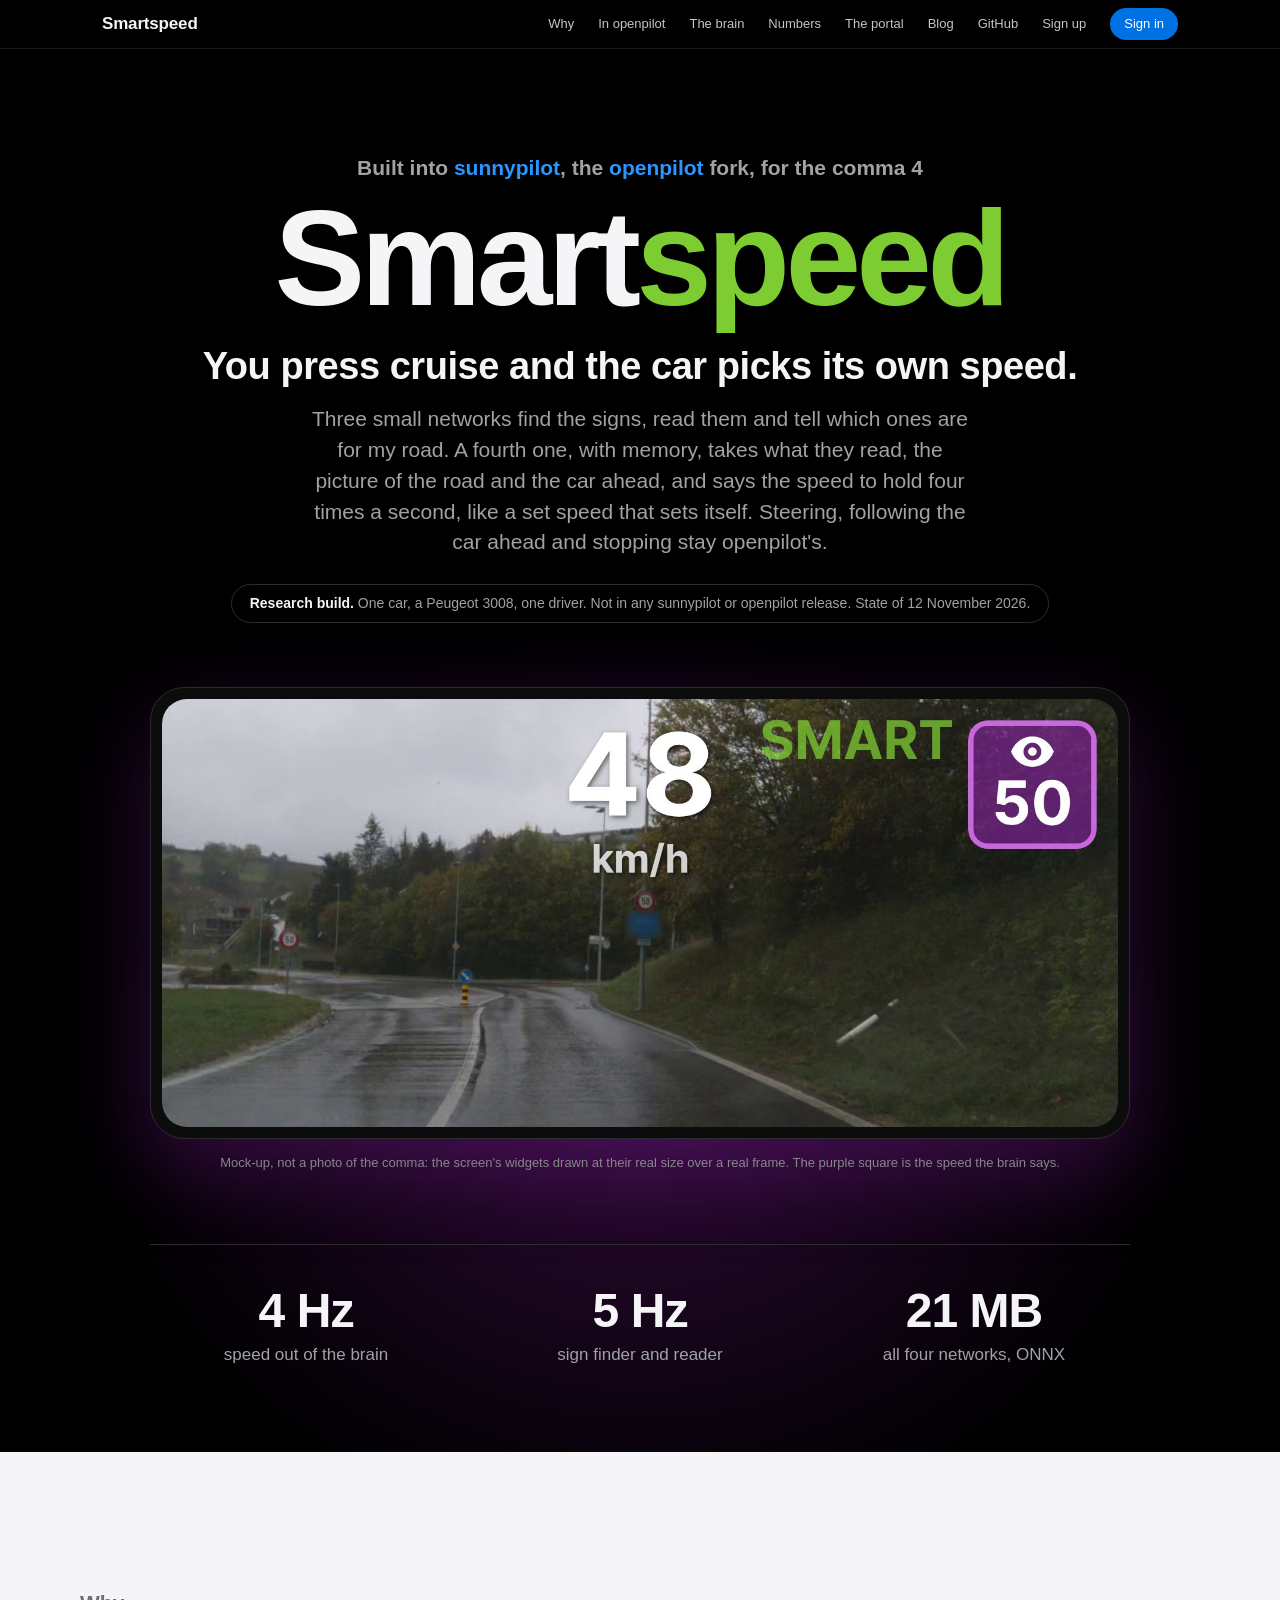
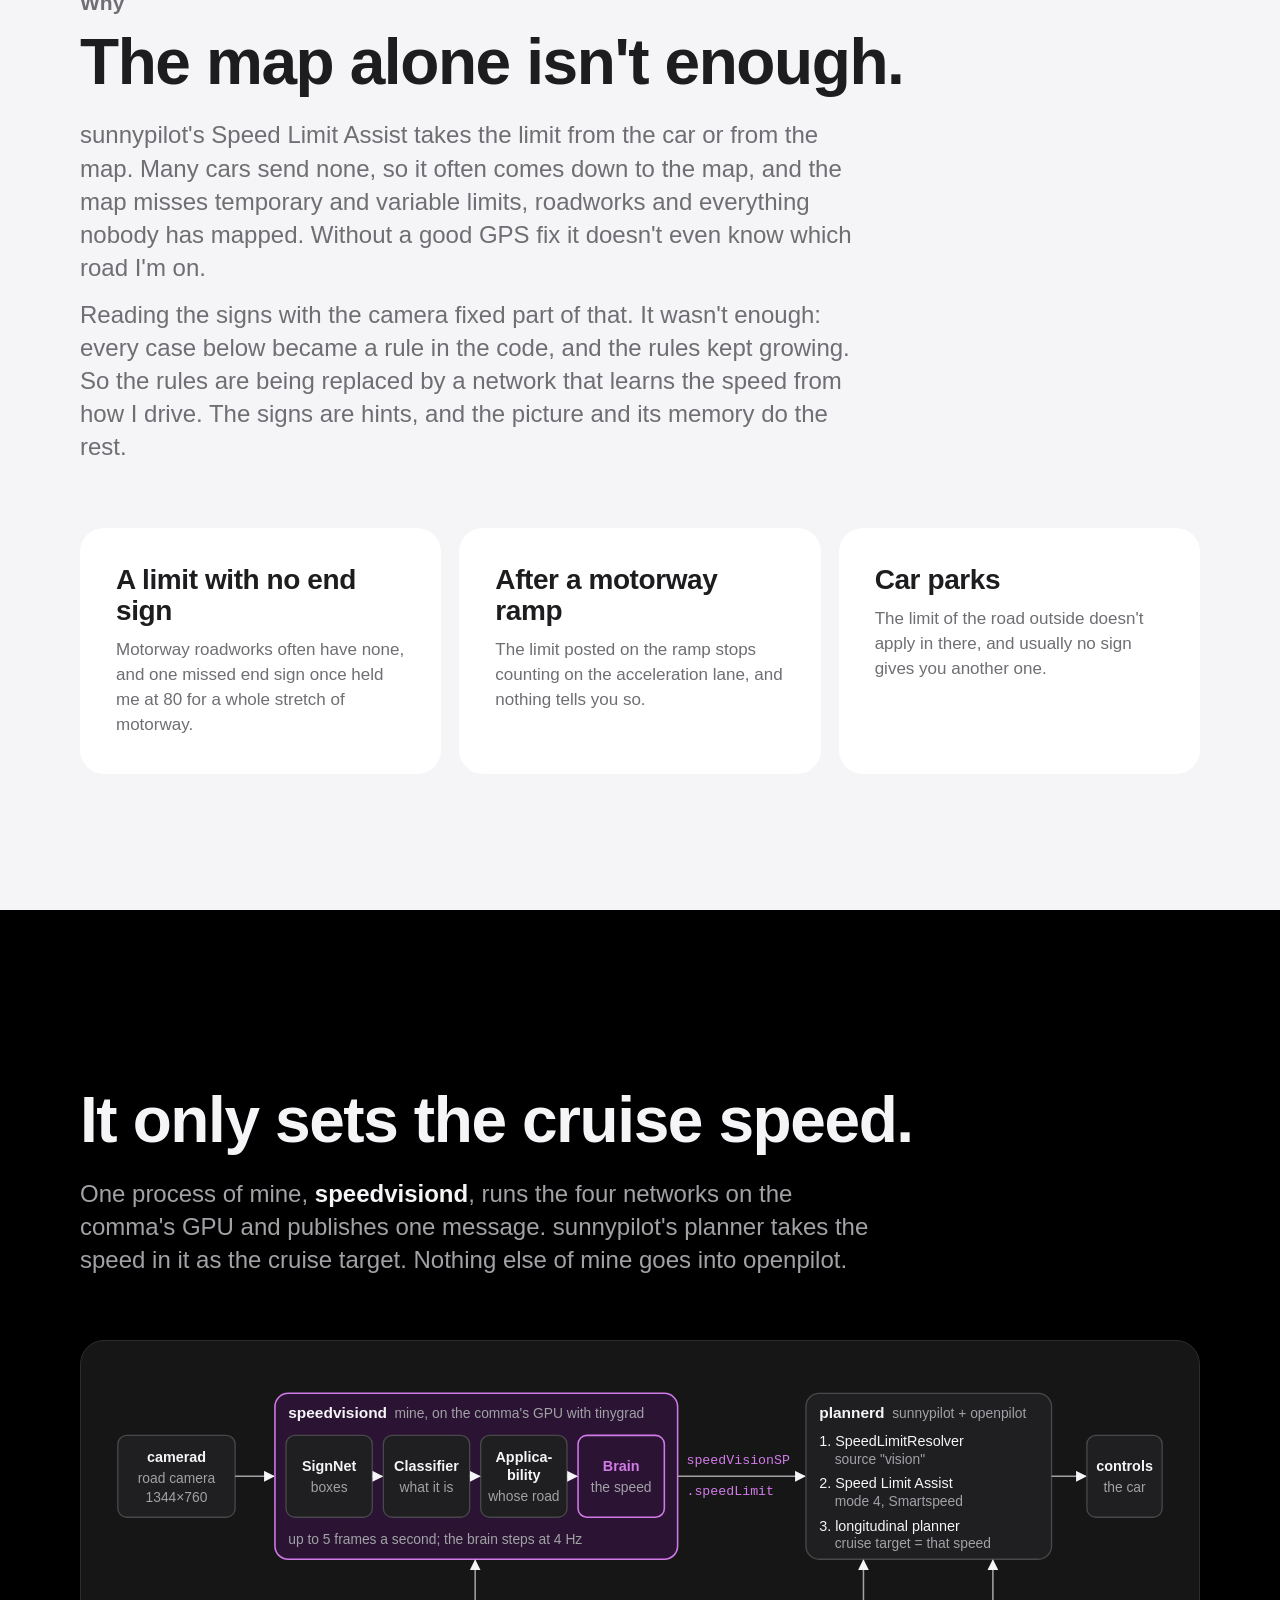
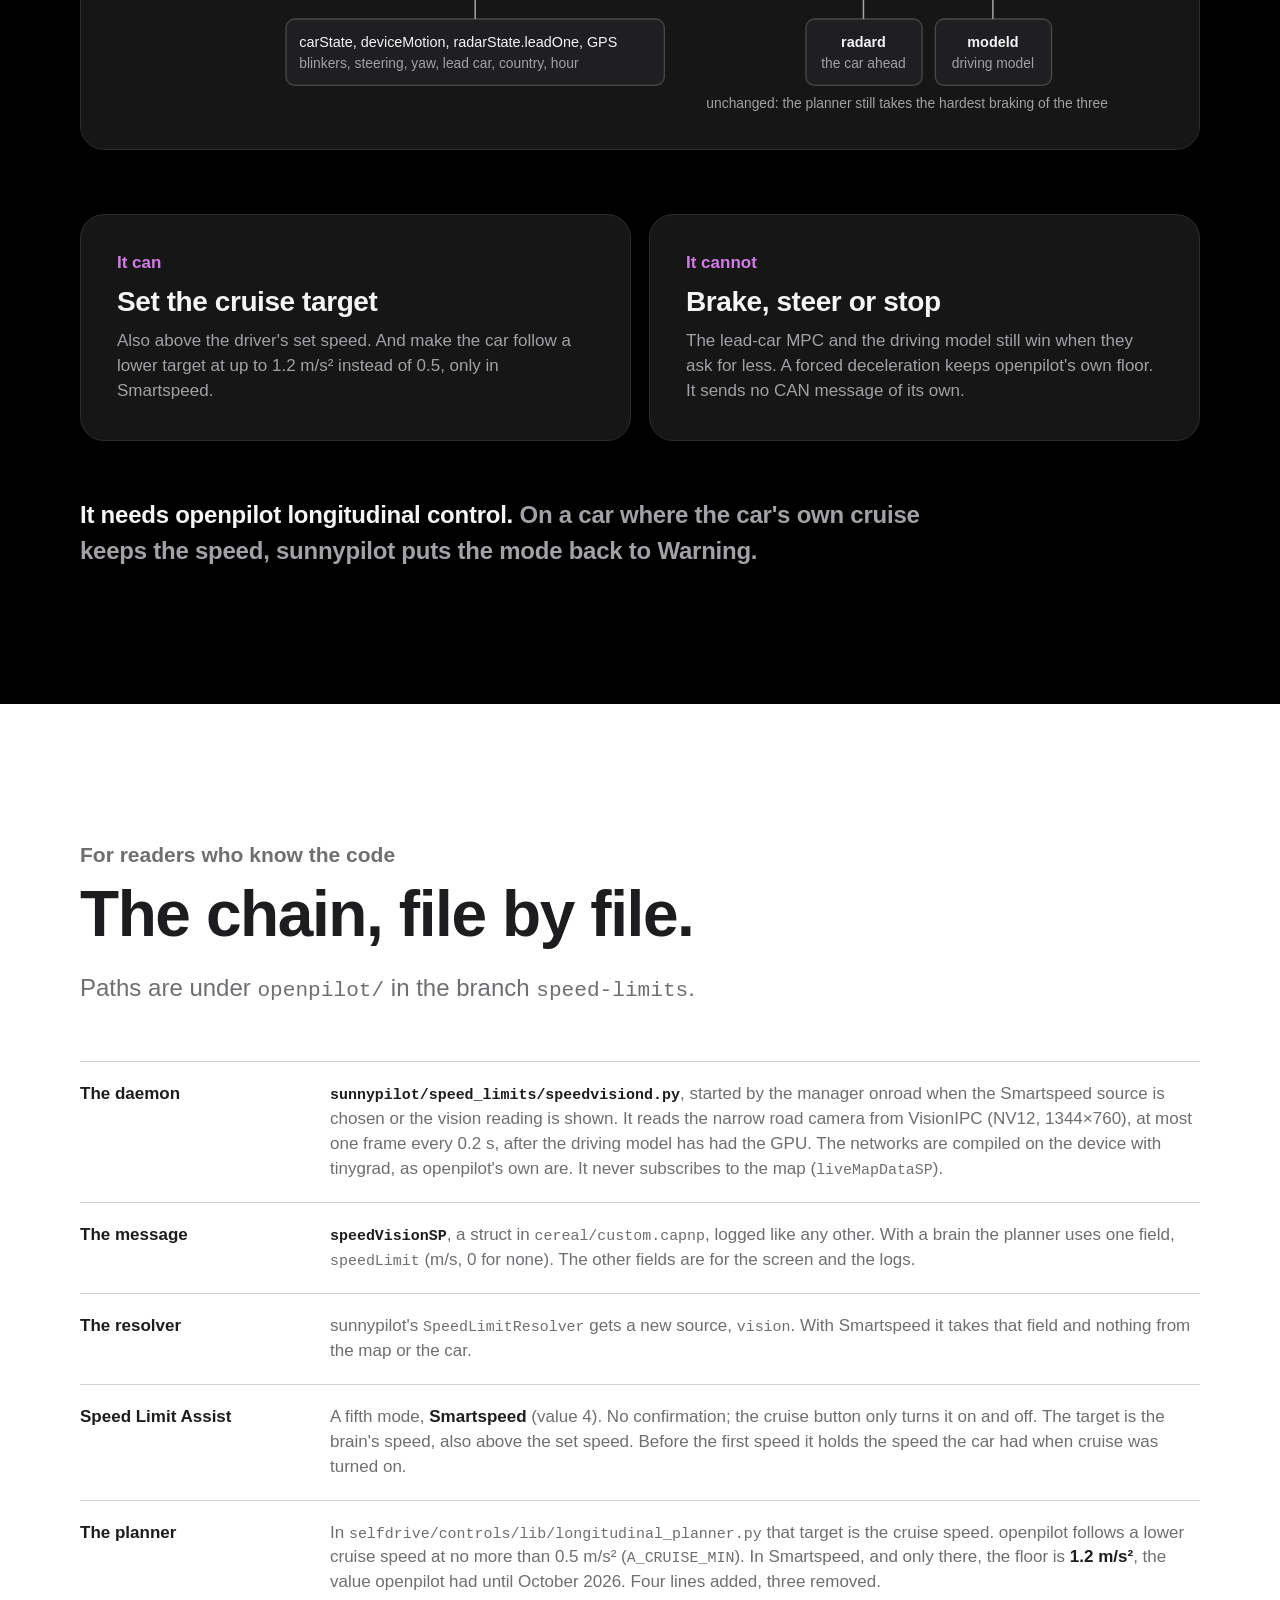
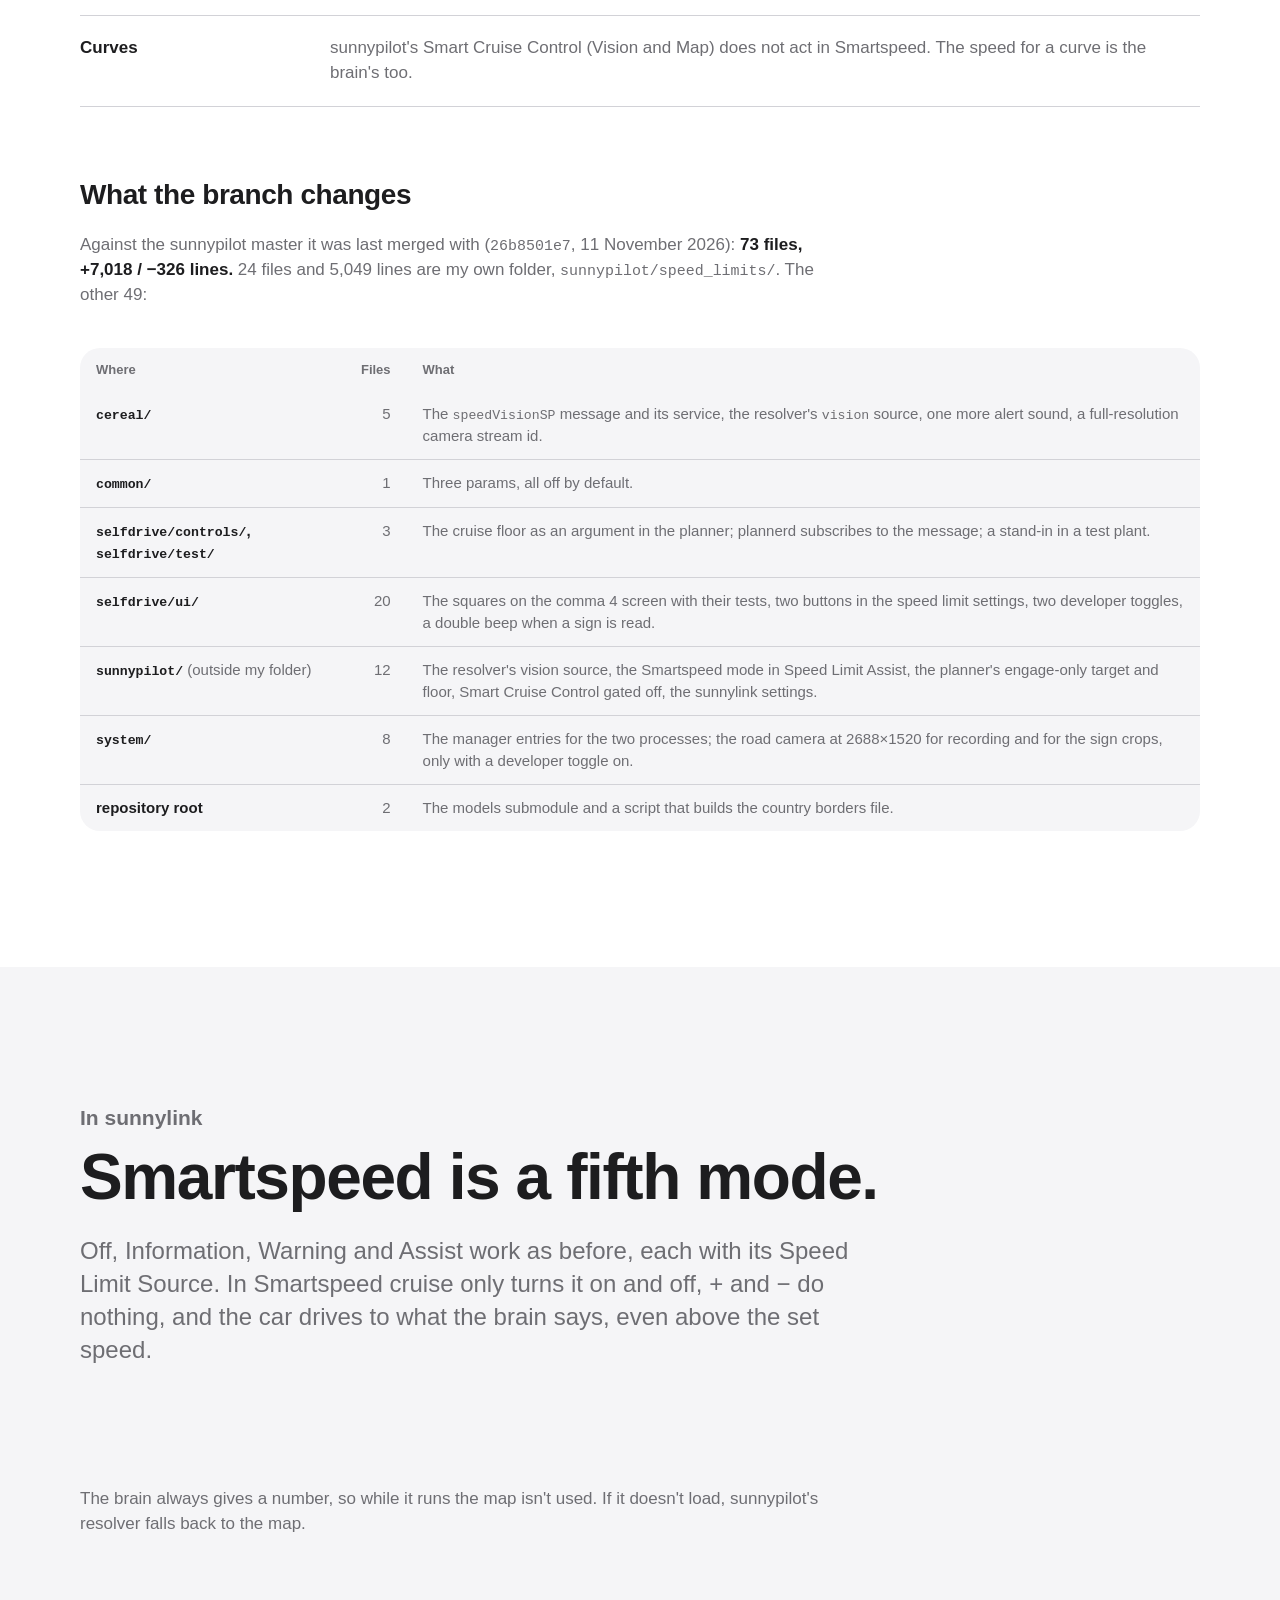
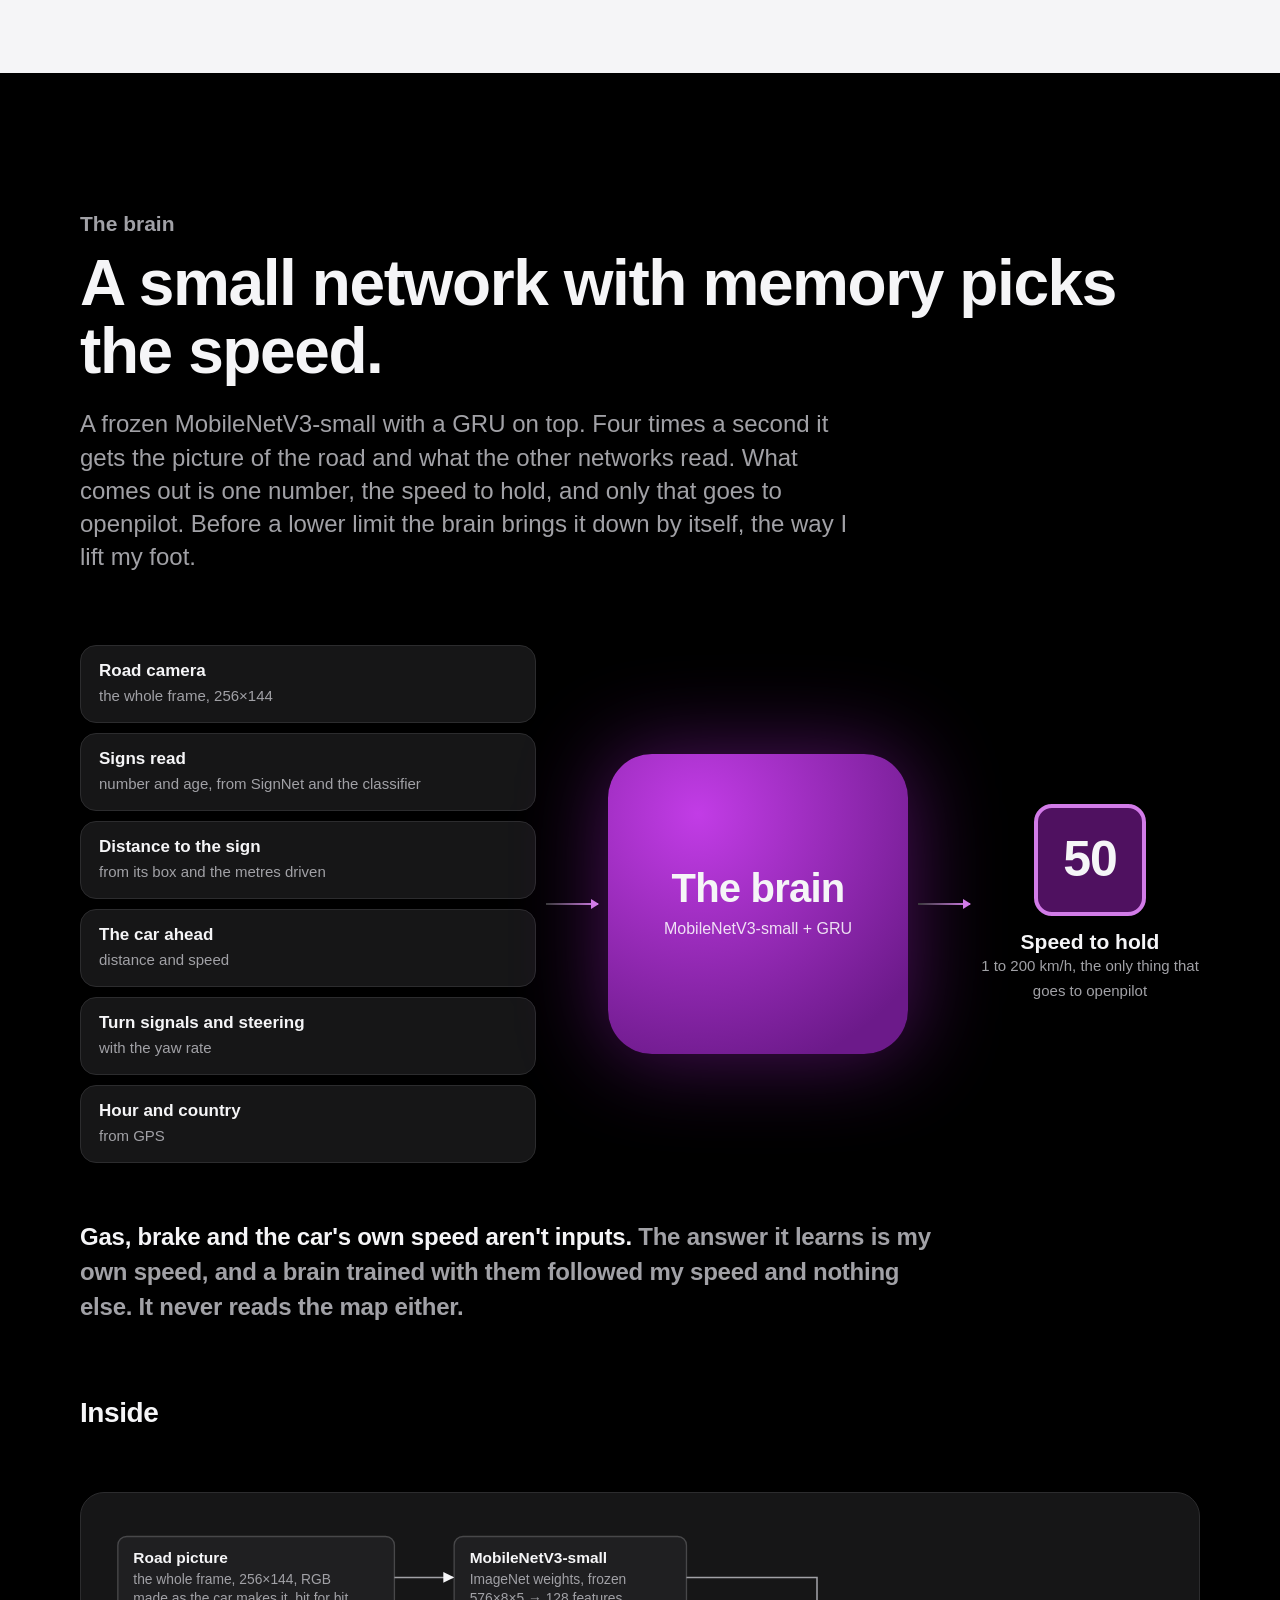
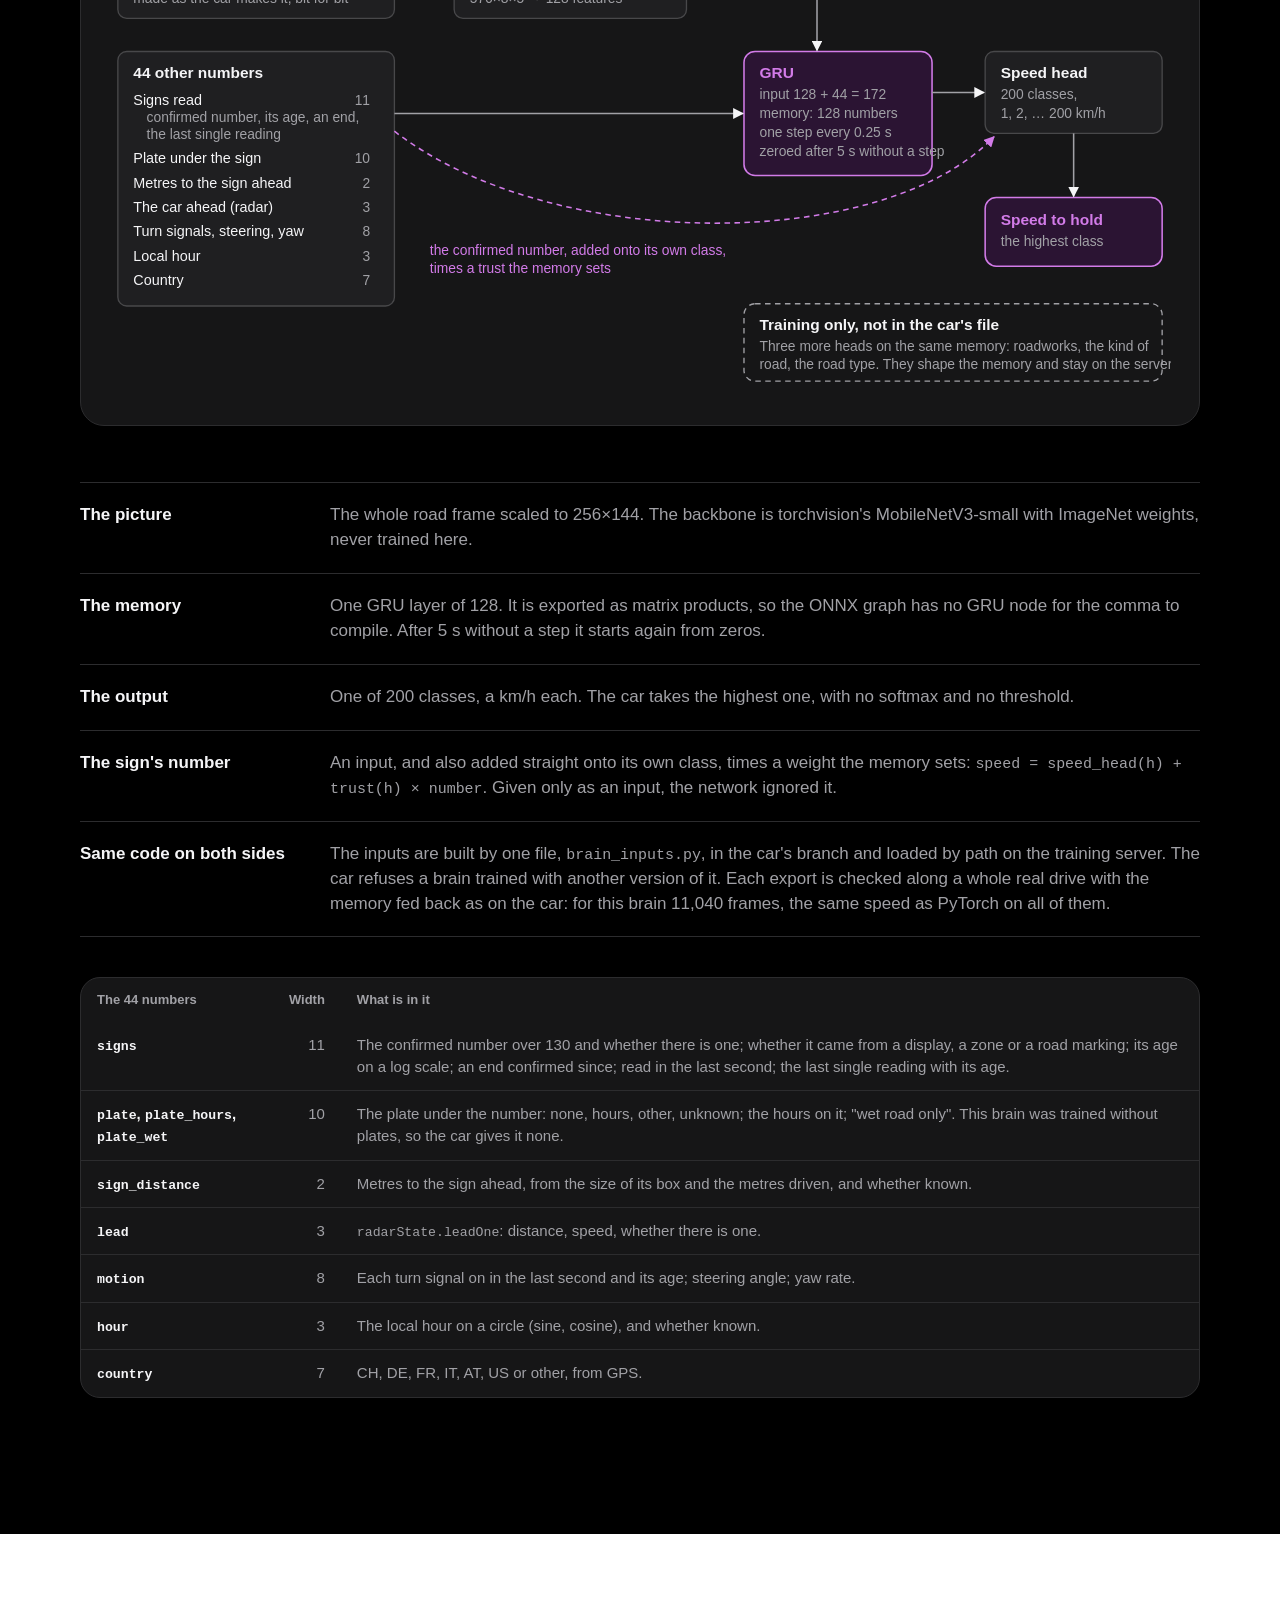
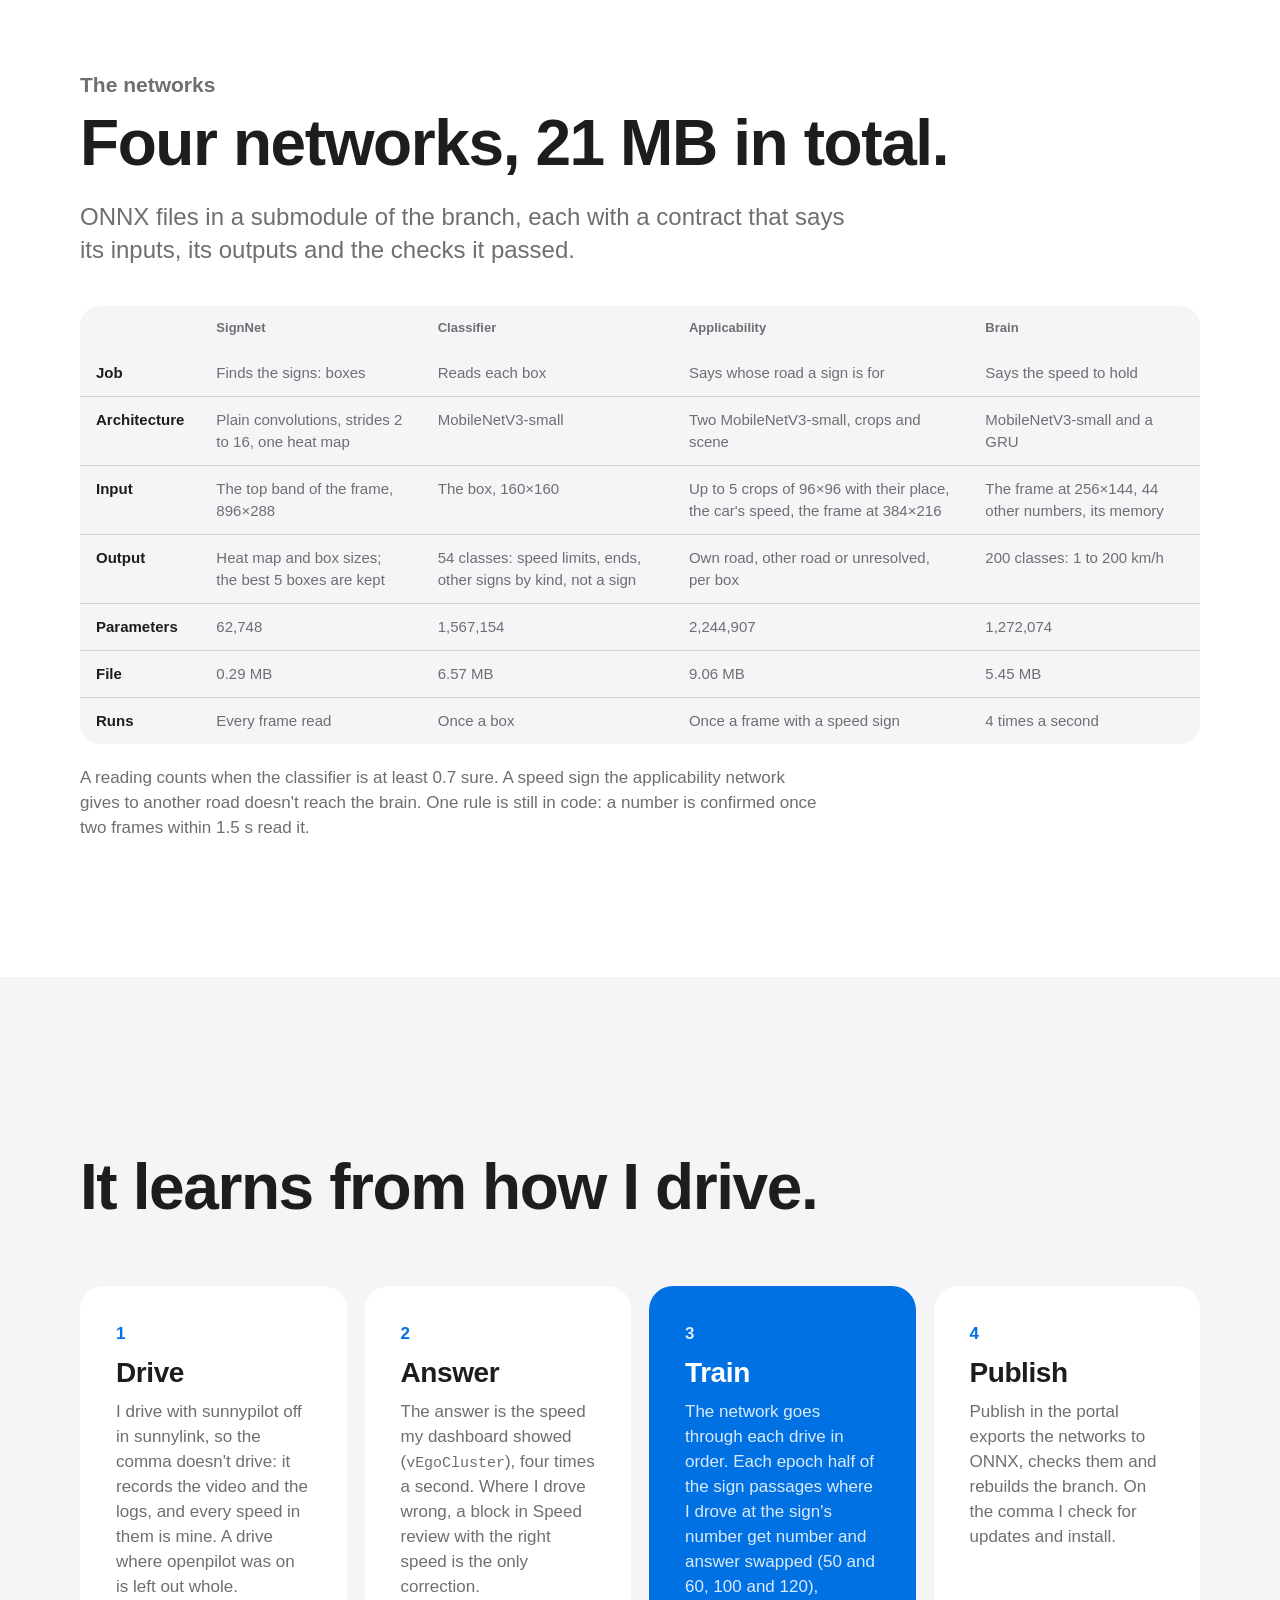
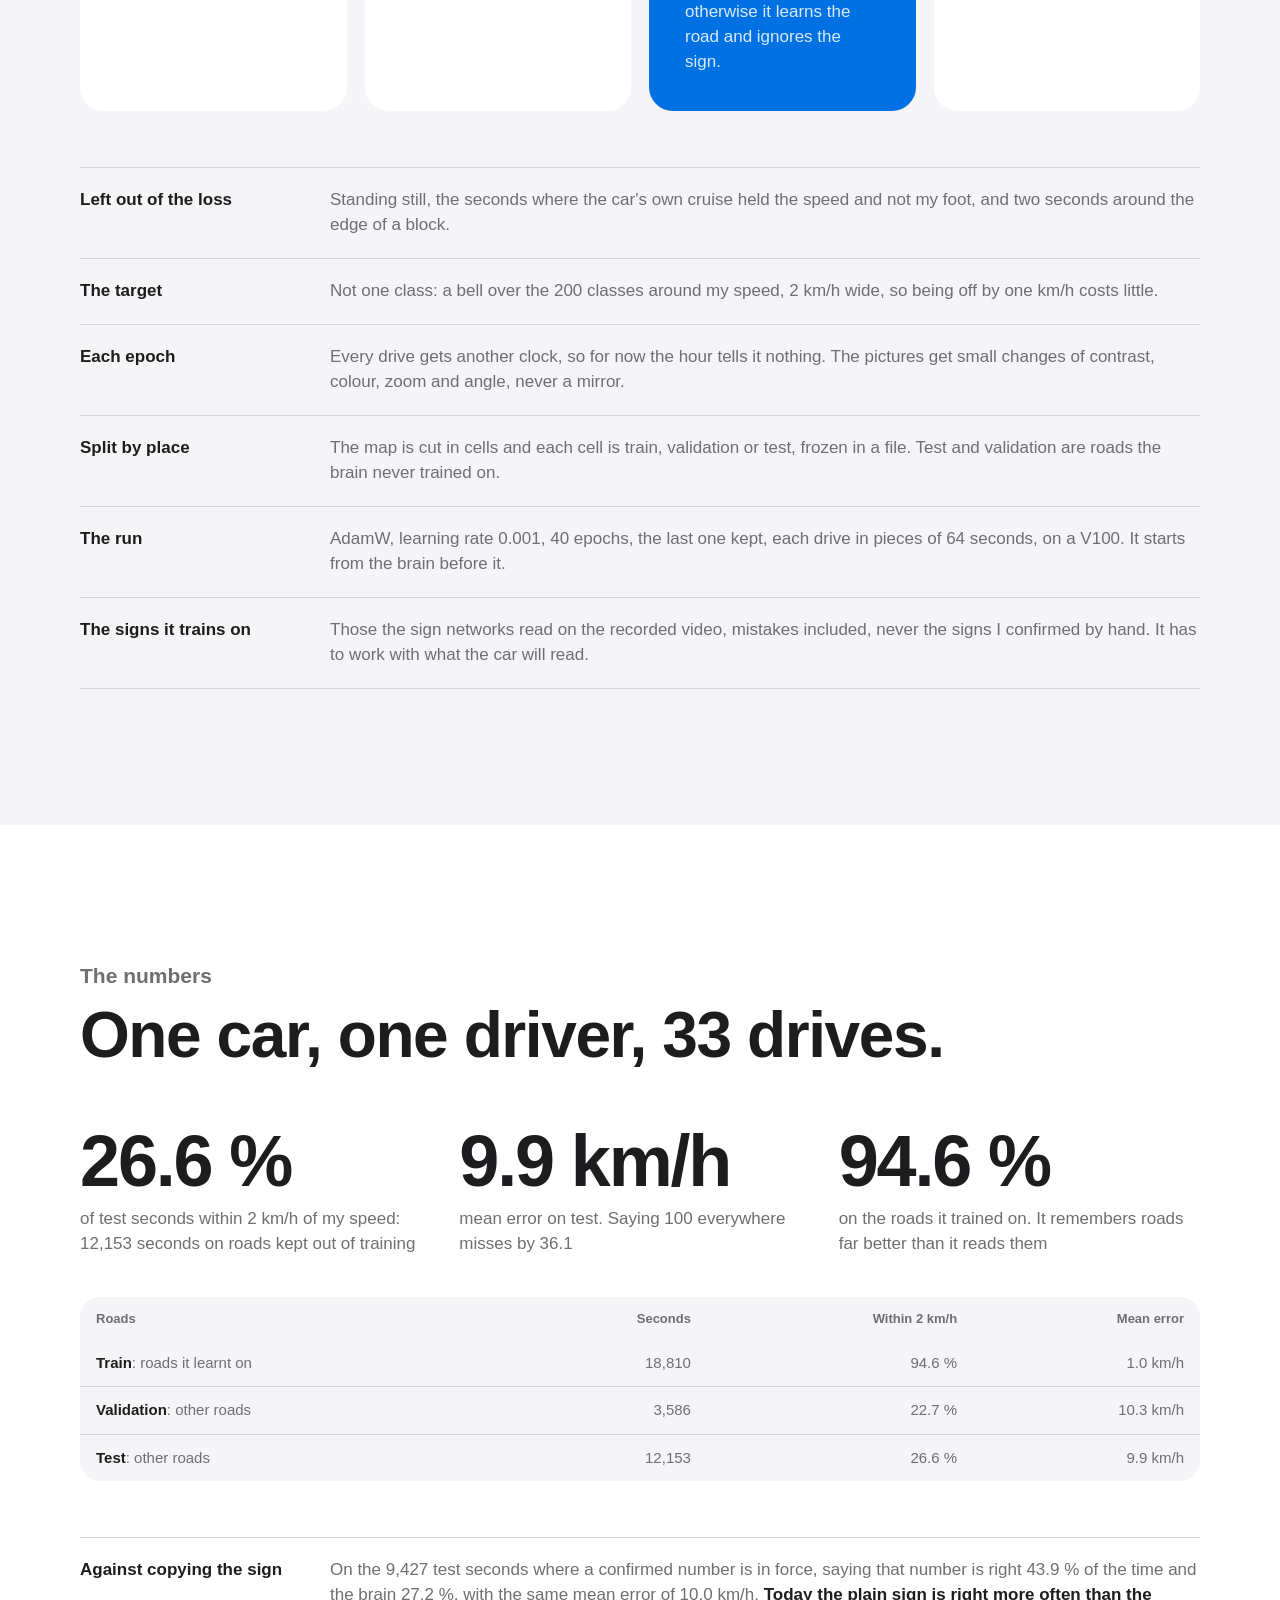
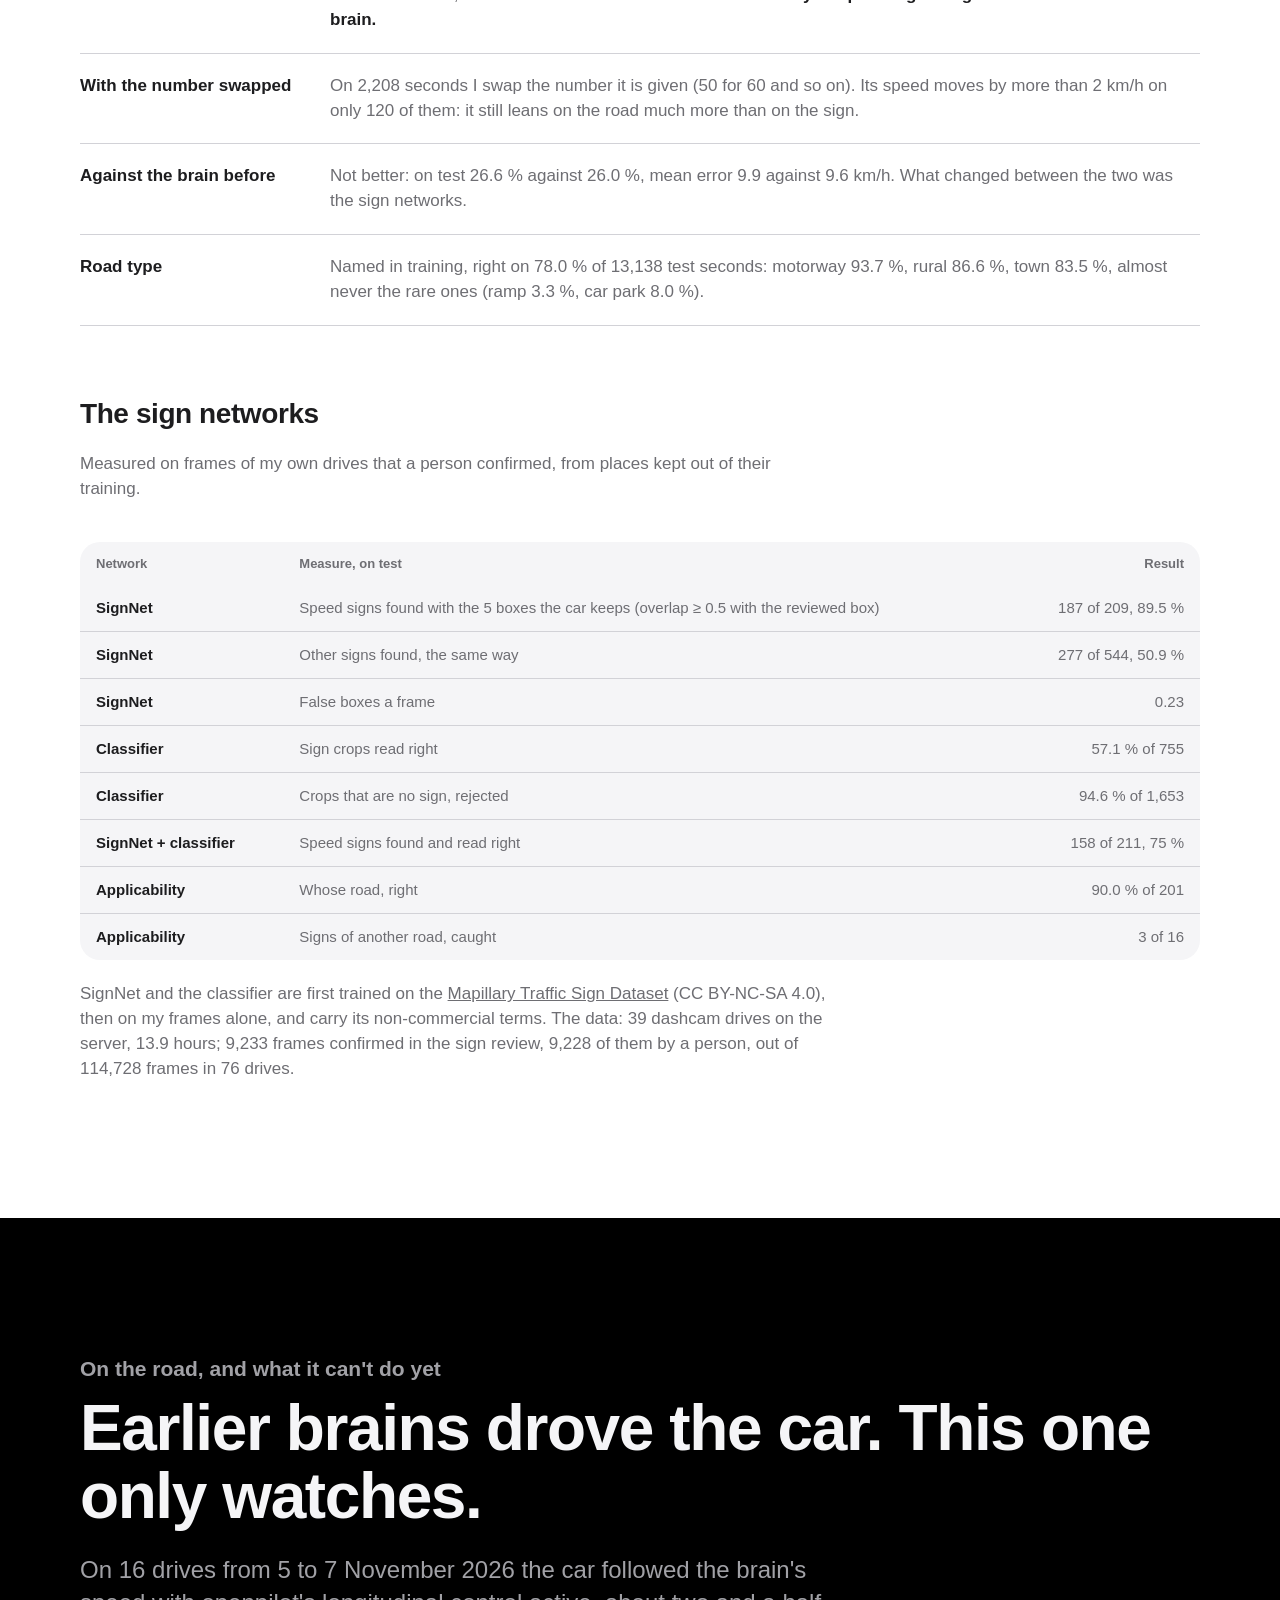
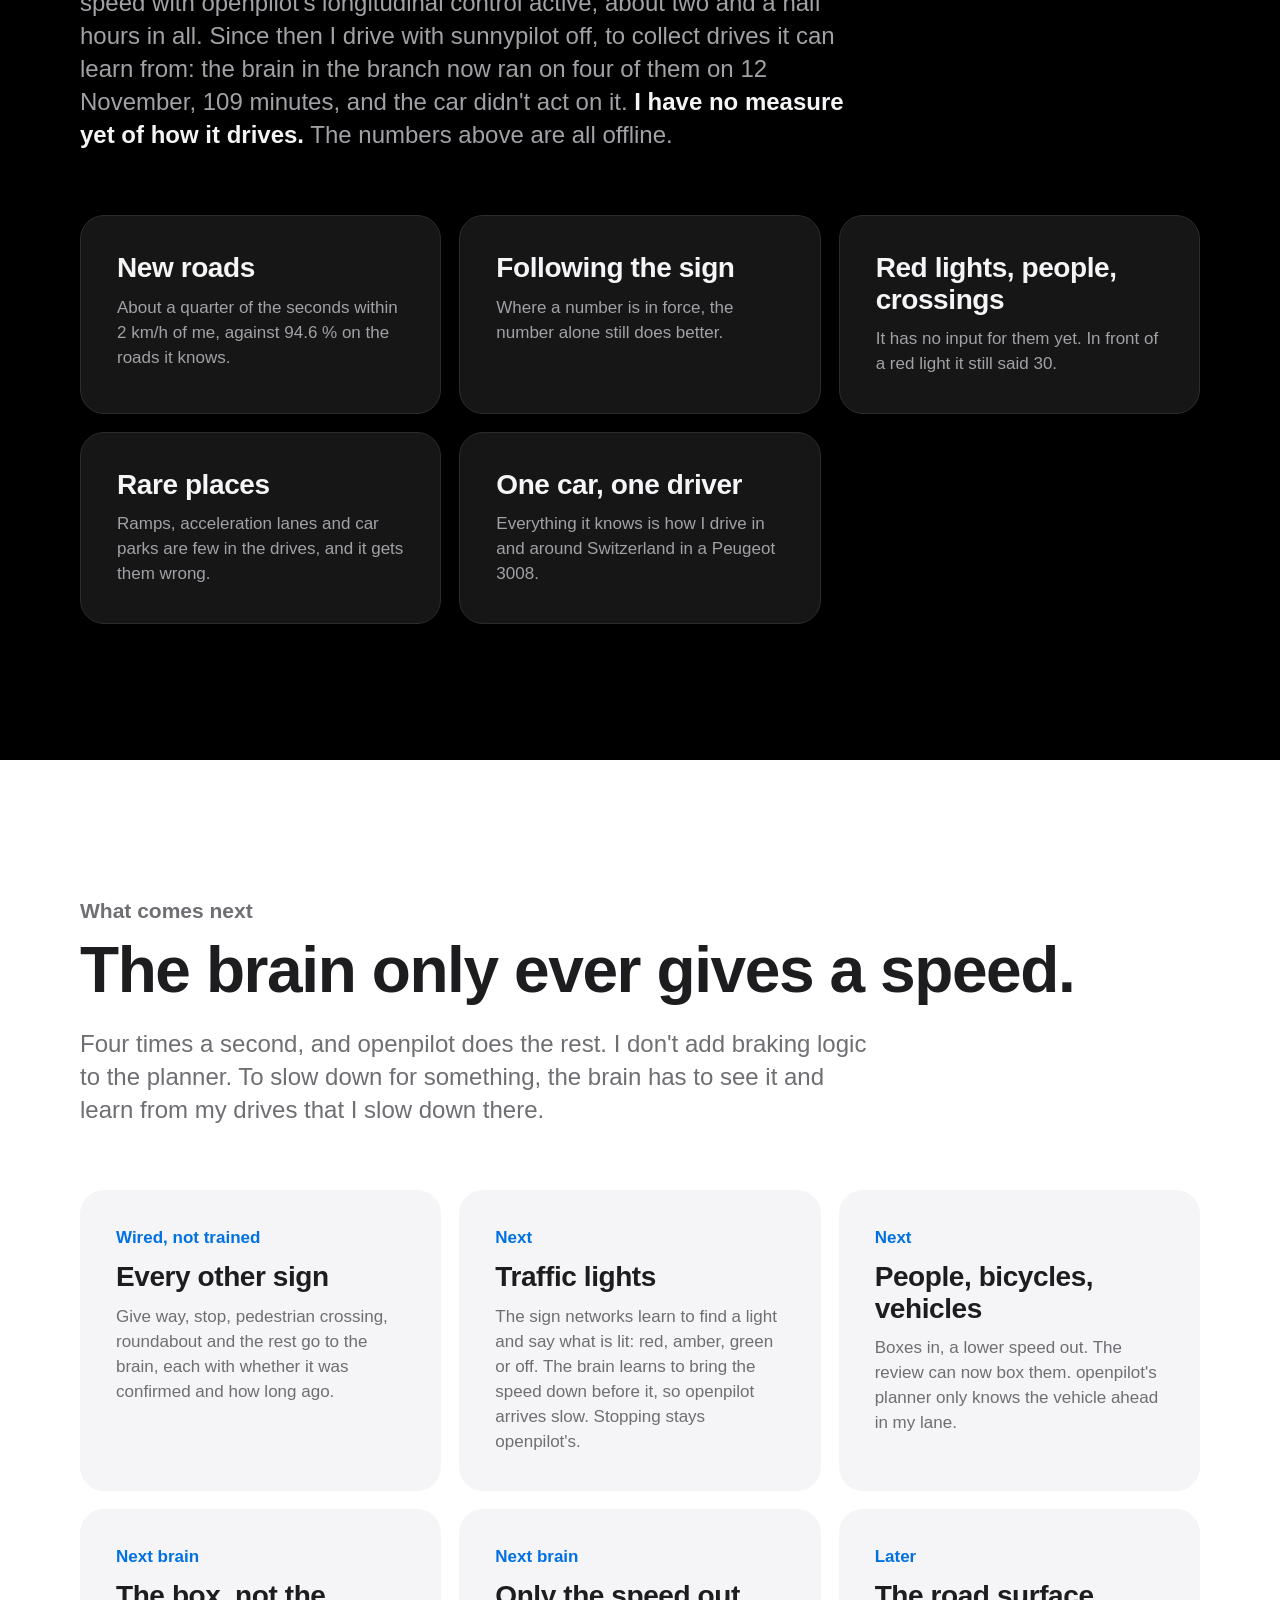
==== commit 2c69d89f: "Smartspeed page: back to the old look (black hero, cards), with the new plain content Co-Authored-By" ====
--- a/docs/smartspeed/index.html
+++ b/docs/smartspeed/index.html
@@ -3,13 +3,13 @@
 <head>
 <meta charset="utf-8">
 <meta name="viewport" content="width=device-width, initial-scale=1, viewport-fit=cover">
-<title>Smartspeed: a network that sets the cruise speed, for sunnypilot on the comma 4</title>
-<meta name="description" content="Smartspeed is a research build of sunnypilot for the comma 4. Small networks read the road signs, and a network with memory says the speed to hold four times a second, as a set speed that sets itself. How it fits into openpilot, the networks, the numbers and what it cannot do yet.">
-<meta name="theme-color" content="#ffffff">
+<title>Smartspeed for sunnypilot</title>
+<meta name="description" content="A research build of sunnypilot, the openpilot fork, for the comma 4. You press cruise and the car picks its own speed: small networks read the road signs, and a network with memory says the speed to hold four times a second. How it fits into openpilot, the networks, the numbers and what it cannot do yet.">
+<meta name="theme-color" content="#000000">
 <meta property="og:type" content="website">
 <meta property="og:site_name" content="Smartspeed">
-<meta property="og:title" content="Smartspeed: a network that sets the cruise speed">
-<meta property="og:description" content="A research build of sunnypilot for the comma 4. How it fits into openpilot, the networks, the numbers and what it cannot do yet.">
+<meta property="og:title" content="Smartspeed for sunnypilot">
+<meta property="og:description" content="A research build of sunnypilot, the openpilot fork, for the comma 4. You press cruise and the car picks its own speed.">
 <meta property="og:url" content="https://smartspeed.14bodhi.com/">
 <meta property="og:image" content="https://smartspeed.14bodhi.com/product/share.jpg">
 <meta property="og:image:type" content="image/jpeg">
@@ -20,411 +20,589 @@
 <link rel="icon" href="product/icon.svg" type="image/svg+xml">
 <style>
 :root{
-  --text:#1b1b1d;--mute:#5c5c63;--line:#d9d9de;--soft:#f4f4f6;--link:#0b57d0;--accent:#a321c8;--warn:#fff6d6;--warn-line:#e6cf7a;
-  --box:#ffffff;--box-ours:#f6ecfa;
+  --green:#7dcd32;--violet:#b026d4;--violet-line:#d27be8;--blue:#0071e3;--link-dark:#2997ff;
+  --ink:#1d1d1f;--mute:#6e6e73;--paper:#f5f5f7;--line:#d2d2d7;
+  --mute-dark:#a1a1a6;--panel:#161617;--line-dark:#2c2c2e;
+  --wide:1120px;
 }
-@media (prefers-color-scheme:dark){
-  :root{--text:#e9e9ec;--mute:#a3a3ab;--line:#3a3a40;--soft:#1f1f23;--link:#8ab4f8;--accent:#d27be8;--warn:#2e2a17;--warn-line:#6d6230;
-    --box:#17171a;--box-ours:#2a1d30}
-  body{background:#111113}
-}
-*{box-sizing:border-box}
-html{-webkit-text-size-adjust:100%}
-body{margin:0;color:var(--text);font:16px/1.6 -apple-system,BlinkMacSystemFont,"Segoe UI",Inter,Roboto,Helvetica,Arial,sans-serif}
-a{color:var(--link)}
-code,kbd{font:0.92em/1.4 ui-monospace,SFMono-Regular,Menlo,Consolas,monospace;background:var(--soft);padding:1px 4px;border-radius:4px}
-.top{border-bottom:1px solid var(--line)}
-.top div{max-width:900px;margin:0 auto;padding:10px 20px;display:flex;flex-wrap:wrap;gap:6px 18px;align-items:baseline;font-size:15px}
-.top strong{margin-right:auto}
-main{max-width:900px;margin:0 auto;padding:8px 20px 60px}
-h1{font-size:34px;line-height:1.2;margin:34px 0 6px}
-.what{font-size:19px;color:var(--mute);margin:0 0 18px}
-h2{font-size:24px;line-height:1.25;margin:52px 0 10px;padding-top:14px;border-top:1px solid var(--line)}
-h3{font-size:18px;margin:28px 0 6px}
-p,ul,ol{margin:10px 0}
-ul,ol{padding-left:22px}
-li{margin:4px 0}
-.status{background:var(--warn);border:1px solid var(--warn-line);border-radius:8px;padding:10px 14px;margin:18px 0}
-.status p{margin:4px 0}
-.toc{columns:2;column-gap:32px;padding-left:22px;margin:14px 0}
-.scroll{overflow-x:auto;margin:14px 0}
-table{border-collapse:collapse;width:100%;font-size:15px}
-th,td{border:1px solid var(--line);padding:6px 9px;text-align:left;vertical-align:top}
-th{background:var(--soft);font-weight:600}
-td.n,th.n{text-align:right;white-space:nowrap}
-figure{margin:18px 0}
-figure img{display:block;max-width:100%;height:auto;border:1px solid var(--line);border-radius:6px}
-figcaption{font-size:14px;color:var(--mute);margin-top:6px}
-.pair{display:grid;grid-template-columns:1fr 1fr;gap:16px}
-svg.d{display:block;width:100%;height:auto;margin:6px 0}
-svg.d .b{fill:var(--box);stroke:var(--text);stroke-width:1.2}
-svg.d .o{fill:var(--box-ours);stroke:var(--accent);stroke-width:1.4}
-svg.d .t{fill:none;stroke:var(--mute);stroke-width:1.2;stroke-dasharray:5 4}
-svg.d .a{fill:none;stroke:var(--text);stroke-width:1.4}
-svg.d .k{fill:none;stroke:var(--accent);stroke-width:1.4;stroke-dasharray:5 4}
-svg.d text{fill:var(--text);font:13px -apple-system,BlinkMacSystemFont,"Segoe UI",Inter,Roboto,Helvetica,Arial,sans-serif}
+*{box-sizing:border-box;margin:0}
+html{scroll-behavior:smooth;-webkit-text-size-adjust:100%}
+body{font-family:-apple-system,BlinkMacSystemFont,"SF Pro Display","SF Pro Text",Inter,"Segoe UI",Roboto,Helvetica,Arial,sans-serif;
+  color:var(--ink);background:#000;font-size:17px;line-height:1.47;-webkit-font-smoothing:antialiased}
+img{display:block;max-width:100%;height:auto}
+a{color:inherit}
+code{font-family:ui-monospace,SFMono-Regular,Menlo,Consolas,monospace;font-size:.88em}
+
+.bar{position:sticky;top:0;z-index:10;background:rgba(0,0,0,.72);-webkit-backdrop-filter:saturate(180%) blur(20px);
+  backdrop-filter:saturate(180%) blur(20px);border-bottom:1px solid rgba(255,255,255,.1);color:#f5f5f7}
+.bar div{max-width:var(--wide);margin:auto;padding:0 22px;height:48px;display:flex;align-items:center;gap:24px;font-size:13px}
+.bar strong{font-size:17px;font-weight:600;letter-spacing:-.01em;margin-right:auto}
+.bar a{text-decoration:none;opacity:.8;white-space:nowrap}
+.bar a:hover{opacity:1}
+.bar a.signin{opacity:1;background:var(--blue);color:#fff;padding:6px 14px;border-radius:999px;font-weight:500}
+.bar a.signin:hover{background:#0077ed}
+
+section{padding:clamp(72px,11vw,136px) 22px;scroll-margin-top:48px}
+.wrap{max-width:var(--wide);margin:auto}
+.dark{background:#000;color:#f5f5f7}
+.paper{background:var(--paper)}
+.white{background:#fff}
+.eyebrow{font-size:clamp(17px,2vw,21px);font-weight:600;color:var(--mute);margin-bottom:10px}
+.dark .eyebrow{color:var(--mute-dark)}
+h2{font-size:clamp(36px,6.4vw,64px);line-height:1.06;font-weight:700;letter-spacing:-.022em;max-width:17em}
+h3.sub{font-size:clamp(23px,2.6vw,28px);line-height:1.12;font-weight:700;letter-spacing:-.015em;margin-top:clamp(48px,6vw,72px)}
+.intro{font-size:clamp(19px,2.3vw,24px);line-height:1.38;color:var(--mute);max-width:33em;margin-top:22px;font-weight:500}
+.intro+.intro{margin-top:14px}
+.dark .intro{color:var(--mute-dark)}
+.intro b{color:var(--ink);font-weight:600}
+.dark .intro b{color:#f5f5f7}
+.small{color:var(--mute);margin-top:22px;max-width:44em}
+.dark .small{color:var(--mute-dark)}
+.small b{color:var(--ink)}
+.dark .small b{color:#f5f5f7}
+
+.hero{padding:clamp(56px,9vw,104px) 22px 0;text-align:center;overflow:hidden;
+  background:radial-gradient(60% 46% at 50% 74%,rgba(176,38,212,.26),transparent 72%),#000;color:#f5f5f7}
+.hero .eyebrow{color:var(--mute-dark);margin-bottom:6px}
+.hero .eyebrow a{color:var(--link-dark);text-decoration:none}
+.hero .eyebrow a:hover{text-decoration:underline}
+h1{font-size:clamp(62px,14vw,136px);line-height:1;font-weight:700;letter-spacing:-.035em}
+h1 span{color:var(--green)}
+.hero .lead{font-size:clamp(23px,3.6vw,38px);line-height:1.16;font-weight:600;letter-spacing:-.012em;margin-top:18px}
+.hero .sub{font-size:clamp(17px,2vw,21px);color:var(--mute-dark);max-width:32em;margin:16px auto 0;font-weight:500}
+.state{display:inline-block;margin-top:26px;padding:8px 18px;border:1px solid var(--line-dark);border-radius:999px;font-size:14px;color:var(--mute-dark)}
+.state b{color:#f5f5f7;font-weight:600}
+.screen{max-width:980px;margin:clamp(40px,6vw,64px) auto 0;padding:clamp(6px,1vw,11px);background:#0c0c0d;border:1px solid var(--line-dark);
+  border-radius:clamp(18px,3vw,34px);box-shadow:0 30px 90px rgba(176,38,212,.25)}
+.screen img{width:100%;border-radius:clamp(13px,2.2vw,25px)}
+.note{font-size:13px;color:#86868b;padding:14px 0 0}
+.facts{display:grid;grid-template-columns:repeat(3,1fr);gap:22px;max-width:980px;margin:clamp(44px,6vw,72px) auto 0;
+  padding:clamp(28px,4vw,40px) 0 clamp(56px,7vw,84px);border-top:1px solid var(--line-dark)}
+.facts b{display:block;font-size:clamp(30px,4.6vw,48px);line-height:1.08;font-weight:700;letter-spacing:-.02em}
+.facts span{display:block;color:var(--mute-dark);font-size:clamp(15px,1.6vw,17px);margin-top:6px}
+
+.cards{display:grid;grid-template-columns:repeat(3,1fr);gap:18px;margin-top:clamp(40px,6vw,64px)}
+.card{background:#fff;border-radius:24px;padding:clamp(26px,3vw,36px)}
+.card h3{font-size:clamp(23px,2.6vw,28px);line-height:1.12;font-weight:700;letter-spacing:-.015em;margin-bottom:12px}
+.card p{color:var(--mute);font-size:17px}
+.white .card{background:var(--paper)}
+.dark .card{background:var(--panel);border:1px solid var(--line-dark)}
+.dark .card p{color:var(--mute-dark)}
+.card .num{display:block;font-size:17px;font-weight:600;color:var(--blue);margin-bottom:10px}
+.dark .card .num{color:var(--violet-line)}
+.two{grid-template-columns:repeat(2,1fr)}
+.steps{grid-template-columns:repeat(4,1fr)}
+.steps .card.on{background:var(--blue);color:#fff}
+.steps .card.on p,.steps .card.on .num{color:#ffffffd9}
+
+.flow{display:grid;grid-template-columns:minmax(0,1fr) 72px minmax(0,300px) 72px minmax(0,220px);align-items:center;margin-top:clamp(44px,6vw,72px)}
+.inputs{display:grid;gap:10px;list-style:none;padding:0}
+.inputs li{background:var(--panel);border:1px solid var(--line-dark);border-radius:16px;padding:13px 18px}
+.inputs b{display:block;font-weight:600}
+.inputs span{color:var(--mute-dark);font-size:15px}
+.arrow{height:2px;background:linear-gradient(90deg,#3a3a3c,var(--violet-line));position:relative;margin:0 10px}
+.arrow::after{content:"";position:absolute;right:-1px;top:-4px;border-left:8px solid var(--violet-line);border-top:5px solid transparent;border-bottom:5px solid transparent}
+.brain{aspect-ratio:1;display:grid;place-content:center;text-align:center;padding:22px;border-radius:44px;
+  background:radial-gradient(90% 90% at 30% 20%,#c23ce6,#6c1a8a);box-shadow:0 0 90px rgba(176,38,212,.45)}
+.brain b{font-size:clamp(30px,3.6vw,40px);line-height:1.05;letter-spacing:-.02em}
+.brain span{font-size:16px;color:#ffffffd9;margin-top:8px}
+.out{text-align:center}
+.square{width:112px;height:112px;margin:0 auto 14px;border-radius:18px;background:rgba(176,38,212,.45);border:4px solid var(--violet-line);
+  display:grid;place-content:center;font-size:50px;font-weight:700;letter-spacing:-.02em}
+.out b{display:block;font-size:21px;line-height:1.18;font-weight:600}
+.out span{color:var(--mute-dark);font-size:15px}
+.aside{margin-top:clamp(40px,5vw,56px);font-size:clamp(19px,2.3vw,24px);font-weight:600;letter-spacing:-.01em;max-width:36em}
+.aside span{color:var(--mute-dark)}
+
+.modes{display:flex;flex-wrap:wrap;gap:8px;margin-top:clamp(36px,5vw,52px)}
+.modes span{background:#fff;border-radius:999px;padding:11px 20px;font-weight:500;color:var(--mute)}
+.modes .on{background:#000;color:var(--green);font-weight:700}
+
+.diagram{margin-top:clamp(40px,6vw,64px);border-radius:24px;padding:clamp(14px,2.4vw,28px)}
+.dark .diagram{background:var(--panel);border:1px solid var(--line-dark);
+  --d-text:#f5f5f7;--d-mute:#a1a1a6;--d-box:#1f1f21;--d-line:#48484a;--d-ours:#2b1433;--d-accent:#d27be8}
+.white .diagram,.paper .diagram{background:#fff;
+  --d-text:#1d1d1f;--d-mute:#6e6e73;--d-box:#fff;--d-line:#c7c7cc;--d-ours:#f6ecfa;--d-accent:#a321c8}
+.white .diagram{background:var(--paper)}
+svg.d{display:block;width:100%;height:auto}
+svg.d .b{fill:var(--d-box);stroke:var(--d-line);stroke-width:1.2}
+svg.d .o{fill:var(--d-ours);stroke:var(--d-accent);stroke-width:1.4}
+svg.d .t{fill:none;stroke:var(--d-mute);stroke-width:1.2;stroke-dasharray:5 4}
+svg.d .a{fill:none;stroke:var(--d-mute);stroke-width:1.4}
+svg.d .k{fill:none;stroke:var(--d-accent);stroke-width:1.4;stroke-dasharray:5 4}
+svg.d text{fill:var(--d-text);font:13px -apple-system,BlinkMacSystemFont,"SF Pro Text",Inter,"Segoe UI",Roboto,Helvetica,Arial,sans-serif}
 svg.d .h{font-weight:600;font-size:14px}
 svg.d .hs{font-weight:600;font-size:13px}
-svg.d .s{fill:var(--mute);font-size:12.5px}
+svg.d .s{fill:var(--d-mute);font-size:12.5px}
 svg.d .m{font-family:ui-monospace,SFMono-Regular,Menlo,Consolas,monospace;font-size:12px}
-svg.d .p{fill:var(--accent)}
-.join{border:1px solid var(--line);border-radius:8px;padding:14px 16px;margin:16px 0;position:relative}
-.join label{display:block;margin:10px 0;font-size:15px}
-.join input,.join textarea{display:block;width:100%;margin-top:4px;padding:8px;font:inherit;color:inherit;background:var(--box);border:1px solid var(--line);border-radius:6px}
-.join textarea{min-height:90px}
-.join button{font:inherit;padding:8px 16px;border:1px solid var(--text);border-radius:6px;background:var(--text);color:var(--box);cursor:pointer}
+svg.d .p{fill:var(--d-accent)}
+
+.specs{margin-top:clamp(36px,5vw,56px);border-top:1px solid var(--line)}
+.specs div{display:grid;grid-template-columns:minmax(0,220px) minmax(0,1fr);gap:8px 30px;padding:20px 0;border-bottom:1px solid var(--line)}
+.specs dt{font-weight:600}
+.specs dd{margin:0;color:var(--mute)}
+.specs dd b{color:var(--ink);font-weight:600}
+.dark .specs,.dark .specs div{border-color:var(--line-dark)}
+.dark .specs dd{color:var(--mute-dark)}
+.dark .specs dd b{color:#f5f5f7}
+
+.table{margin-top:clamp(28px,4vw,40px);overflow-x:auto;border-radius:20px;background:#fff}
+.white .table{background:var(--paper)}
+.dark .table{background:var(--panel);border:1px solid var(--line-dark)}
+table{border-collapse:collapse;width:100%;font-size:15px}
+th,td{padding:12px 16px;text-align:left;vertical-align:top;border-bottom:1px solid var(--line)}
+tr:last-child td,tr:last-child th{border-bottom:0}
+th{font-weight:600;color:var(--ink)}
+thead th{font-size:13px;color:var(--mute);font-weight:600;white-space:nowrap}
+td{color:var(--mute)}
+td b{color:var(--ink);font-weight:600}
+.dark th{color:#f5f5f7}
+.dark thead th,.dark td{color:var(--mute-dark)}
+.dark td b{color:#f5f5f7}
+.dark th,.dark td{border-color:var(--line-dark)}
+.n{text-align:right;white-space:nowrap}
+
+.numbers{display:grid;grid-template-columns:repeat(3,1fr);gap:18px;margin-top:clamp(36px,5vw,56px)}
+.numbers b{display:block;font-size:clamp(44px,6.6vw,72px);line-height:1;font-weight:700;letter-spacing:-.03em}
+.numbers span{display:block;color:var(--mute);margin-top:10px}
+
+.shot{margin-top:clamp(40px,6vw,64px)}
+.shot img{border-radius:clamp(14px,2vw,22px);border:1px solid var(--line-dark);width:100%}
+.shot figcaption{color:var(--mute-dark);font-size:15px;margin-top:12px;max-width:44em}
+.pair{display:grid;grid-template-columns:repeat(2,1fr);gap:22px;align-items:start}
+.pair .shot{margin-top:clamp(22px,3vw,32px)}
+
+.links{display:grid;grid-template-columns:repeat(3,1fr);gap:18px;margin-top:clamp(40px,5vw,56px)}
+.links a{display:block;text-decoration:none;background:#fff;border-radius:20px;padding:22px 24px}
+.links a:hover b{text-decoration:underline}
+.links b{display:block;color:var(--blue);font-weight:600;overflow-wrap:anywhere}
+.links span{display:block;color:var(--mute);font-size:15px;margin-top:4px}
+.join{margin-top:18px;background:#fff;border-radius:20px;padding:22px 24px;scroll-margin-top:64px}
+.join p{color:var(--mute);font-size:15px}
+.join form{display:grid;gap:12px;max-width:560px;margin-top:14px}
+.join label{display:grid;gap:4px;font-size:15px;font-weight:500}
+.join input,.join textarea{width:100%;padding:10px 12px;border:1px solid var(--line);border-radius:12px;background:#fff;color:inherit;font:inherit;font-size:16px;font-weight:400}
+.join textarea{min-height:96px;resize:vertical}
+.join button{justify-self:start;border:0;border-radius:999px;background:var(--blue);color:#fff;padding:8px 18px;font:inherit;font-weight:500;cursor:pointer}
+.join button:hover{background:#0077ed}
 .join .trap{position:absolute;left:-9999px}
-.join .done{display:none;font-weight:600;scroll-margin-top:20px}
+.join .done{display:none;margin-top:14px;color:var(--ink);font-weight:500;scroll-margin-top:64px}
 .join .done:target{display:block}
-footer{border-top:1px solid var(--line);margin-top:50px;padding-top:14px;font-size:14px;color:var(--mute)}
-@media (max-width:700px){.toc{columns:1}.pair{grid-template-columns:1fr}h1{font-size:28px}}
+
+footer{background:var(--paper);color:var(--mute);font-size:13px;padding:0 22px 44px}
+footer p{max-width:var(--wide);margin:auto;border-top:1px solid var(--line);padding-top:18px}
+
+.js .rise{opacity:0;transform:translateY(22px);transition:opacity .7s ease,transform .7s cubic-bezier(.2,.8,.2,1)}
+.js .rise.in{opacity:1;transform:none}
+@media (prefers-reduced-motion:reduce){html{scroll-behavior:auto}.js .rise{opacity:1;transform:none;transition:none}}
+
+@media (max-width:1000px){
+  .steps{grid-template-columns:repeat(2,1fr)}
+  .flow{grid-template-columns:minmax(0,1fr);justify-items:center;gap:0}
+  .inputs{grid-template-columns:repeat(2,1fr);width:100%}
+  .inputs li:last-child{grid-column:1/-1}
+  .arrow{width:2px;height:44px;margin:10px 0;background:linear-gradient(180deg,#3a3a3c,var(--violet-line))}
+  .arrow::after{right:-4px;top:auto;bottom:-1px;border-top:8px solid var(--violet-line);border-left:5px solid transparent;border-right:5px solid transparent;border-bottom:0}
+  .brain{width:260px}
+}
+@media (max-width:760px){
+  .cards,.two,.steps,.pair,.numbers,.links{grid-template-columns:minmax(0,1fr)}
+  .facts{grid-template-columns:minmax(0,1fr);gap:20px;text-align:left}
+  .bar .opt{display:none}
+  .specs div{grid-template-columns:minmax(0,1fr)}
+  .inputs{grid-template-columns:minmax(0,1fr)}
+  .inputs li:last-child{grid-column:auto}
+}
+@media (max-width:400px){
+  .bar div{gap:14px}
+}
 </style>
 </head>
 <body>
-
-<nav class="top" aria-label="Site"><div>
+<script>document.documentElement.classList.add('js')</script>
+
+<nav class="bar" aria-label="Sections"><div>
   <strong>Smartspeed</strong>
-  <a href="https://github.com/cristianku/sunnypilot.speedlimits">GitHub</a>
+  <a class="opt" href="#why">Why</a>
+  <a class="opt" href="#openpilot">In openpilot</a>
+  <a class="opt" href="#brain">The brain</a>
+  <a class="opt" href="#numbers">Numbers</a>
+  <a class="opt" href="#portal">The portal</a>
   <a href="https://cristianku.com/2026/11/06/smartspeed/">Blog</a>
+  <a class="opt" href="https://github.com/cristianku/sunnypilot.speedlimits">GitHub</a>
   <a href="#join">Sign up</a>
-  <a href="/reviews">Sign in</a>
+  <a class="signin" href="/reviews">Sign in</a>
 </div></nav>
 
-<main>
-
-<h1>Smartspeed</h1>
-<p class="what">A neural network that sets the cruise speed, in <a href="https://github.com/sunnypilot/sunnypilot">sunnypilot</a> (the <a href="https://github.com/commaai/openpilot">openpilot</a> fork) on the comma 4.</p>
-
-<div class="status">
-  <p><b>Status: research.</b> It runs on one car, my Peugeot 3008, with one driver, me. It is not in any release of sunnypilot or openpilot, and comma.ai and the sunnypilot team have nothing to do with it.</p>
-  <p>Everything on this page is the state of 12 November 2026: sunnypilot branch <code>speed-limits</code> at <code>c45dfd0bd</code>, networks version <code>2026-11-12.2</code>.</p>
-</div>
-
-<p>You turn cruise on and the car chooses its speed. Three small networks find the road signs in the camera picture, read them and say which ones are for my road. A fourth network, which I call the brain, takes what they read together with the picture of the road, the car ahead, the turn signals and the steering, and says the speed to hold, four times a second. That number is used as the set speed. Nothing else of mine goes into openpilot: steering, following the car ahead and stopping stay as they are.</p>
-
-<figure>
-  <img src="product/product-smartspeed-screen.jpg" width="1608" height="720"
-    alt="The comma 4 screen on a wet road: 48 km/h in the middle, and in the top right corner the word SMART in green beside a purple square with an eye and the number 50.">
-  <figcaption>Mock-up, not a photo of the comma: the widgets drawn at their real size over a frame of one of my drives. The purple square is the speed the brain says.</figcaption>
-</figure>
-
-<ol class="toc">
-  <li><a href="#why">Why</a></li>
-  <li><a href="#openpilot">Where it sits in openpilot</a></li>
-  <li><a href="#networks">The four networks</a></li>
-  <li><a href="#brain">The brain</a></li>
-  <li><a href="#training">How the brain is trained</a></li>
-  <li><a href="#numbers">The numbers</a></li>
-  <li><a href="#road">On the road so far</a></li>
-  <li><a href="#limits">What it cannot do yet</a></li>
-  <li><a href="#next">What comes next</a></li>
-  <li><a href="#portal">The portal</a></li>
-  <li><a href="#code">Code, and how to help</a></li>
-</ol>
-
-<h2 id="why">1. Why</h2>
-<p>sunnypilot's Speed Limit Assist takes the limit from the car or from the map. Many cars send none, so it often comes down to the map, and the map misses temporary and variable limits, roadworks and everything nobody has mapped. Without a good GPS fix it does not know which road I am on.</p>
-<p>Reading the signs with the camera fixes part of that, and I did that first. It was not enough. A sign can be hidden, or stand at the exit beside me. A limit at motorway roadworks often has no end sign. The limit posted on a ramp stops counting on the acceleration lane and nothing says so. In a car park the limit of the road outside does not apply. Every such case became a rule in the code, and the rules kept growing.</p>
-<p>So the rules are being replaced by a network that learns the speed from how I drive. The signs it is given are hints, and the picture and its memory do the rest.</p>
-
-<h2 id="openpilot">2. Where it sits in openpilot</h2>
-<p>For readers who know the code. Paths are under <code>openpilot/</code> in the branch.</p>
-
-<svg class="d" viewBox="0 0 960 318" role="img" aria-label="The road camera feeds speedvisiond, which runs SignNet, the classifier, the applicability network and the brain and publishes speedVisionSP. plannerd reads it: the speed limit resolver, Speed Limit Assist in the Smartspeed mode, and the longitudinal planner, which also gets the lead car and the driving model as before.">
-  <defs><marker id="ar" viewBox="0 0 10 10" refX="9" refY="5" markerWidth="7" markerHeight="7" orient="auto"><path d="M0 0L10 5L0 10z" fill="currentColor"/></marker></defs>
-  <g color="var(--text)">
-  <rect class="b" x="8" y="60" width="106" height="74" rx="6"/>
-  <text class="hs" x="61" y="84" text-anchor="middle">camerad</text>
-  <text class="s" x="61" y="103" text-anchor="middle">road camera</text>
-  <text class="s" x="61" y="120" text-anchor="middle">1344×760</text>
-  <path class="a" d="M114 97H149" marker-end="url(#ar)"/>
-
-  <rect class="o" x="150" y="22" width="364" height="150" rx="8"/>
-  <text class="h" x="162" y="44">speedvisiond</text><text class="s" x="258" y="44">mine, on the comma's GPU with tinygrad</text>
-  <rect class="b" x="160" y="60" width="78" height="74" rx="6"/><text class="hs" x="199" y="92" text-anchor="middle">SignNet</text><text class="s" x="199" y="111" text-anchor="middle">boxes</text>
-  <rect class="b" x="248" y="60" width="78" height="74" rx="6"/><text class="hs" x="287" y="92" text-anchor="middle">Classifier</text><text class="s" x="287" y="111" text-anchor="middle">what it is</text>
-  <rect class="b" x="336" y="60" width="78" height="74" rx="6"/><text class="hs" x="375" y="84" text-anchor="middle">Applica-</text><text class="hs" x="375" y="100" text-anchor="middle">bility</text><text class="s" x="375" y="119" text-anchor="middle">whose road</text>
-  <rect class="b" x="424" y="60" width="78" height="74" rx="6"/><text class="hs" x="463" y="92" text-anchor="middle">Brain</text><text class="s" x="463" y="111" text-anchor="middle">the speed</text>
-  <path class="a" d="M238 97H247" marker-end="url(#ar)"/><path class="a" d="M326 97H335" marker-end="url(#ar)"/><path class="a" d="M414 97H423" marker-end="url(#ar)"/>
-  <text class="s" x="162" y="158">up to 5 frames a second; the brain steps at 4 Hz</text>
-
-  <path class="a" d="M514 97H629" marker-end="url(#ar)"/>
-  <text class="m p" x="522" y="86">speedVisionSP</text>
-  <text class="m p" x="522" y="114">.speedLimit</text>
-
-  <rect class="b" x="630" y="22" width="222" height="150" rx="8"/>
-  <text class="h" x="642" y="44">plannerd</text><text class="s" x="708" y="44">sunnypilot + openpilot</text>
-  <text x="642" y="70">1. SpeedLimitResolver</text><text class="s" x="656" y="86">source "vision"</text>
-  <text x="642" y="108">2. Speed Limit Assist</text><text class="s" x="656" y="124">mode 4, Smartspeed</text>
-  <text x="642" y="146">3. longitudinal planner</text><text class="s" x="656" y="162">cruise target = that speed</text>
-
-  <path class="a" d="M852 97H883" marker-end="url(#ar)"/>
-  <rect class="b" x="884" y="60" width="68" height="74" rx="6"/>
-  <text class="hs" x="918" y="92" text-anchor="middle">controls</text><text class="s" x="918" y="111" text-anchor="middle">the car</text>
-
-  <rect class="b" x="630" y="226" width="105" height="60" rx="6"/><text class="hs" x="682" y="251" text-anchor="middle">radard</text><text class="s" x="682" y="270" text-anchor="middle">the car ahead</text>
-  <rect class="b" x="747" y="226" width="105" height="60" rx="6"/><text class="hs" x="799" y="251" text-anchor="middle">modeld</text><text class="s" x="799" y="270" text-anchor="middle">driving model</text>
-  <path class="a" d="M682 226V173" marker-end="url(#ar)"/><path class="a" d="M799 226V173" marker-end="url(#ar)"/>
-  <text class="s" x="540" y="306">unchanged: the planner still takes the hardest braking of the three</text>
-
-  <rect class="b" x="160" y="226" width="342" height="60" rx="6"/>
-  <text x="172" y="251">carState, deviceMotion, radarState.leadOne, GPS</text>
-  <text class="s" x="172" y="270">blinkers, steering, yaw, lead car, country, hour</text>
-  <path class="a" d="M331 226V173" marker-end="url(#ar)"/>
-  </g>
-</svg>
-
-<h3>The chain, with the files</h3>
-<ul>
-  <li><b>The daemon.</b> <code>sunnypilot/speed_limits/speedvisiond.py</code> is a Python process the manager starts onroad when the Smartspeed source is chosen or the vision reading is shown. It reads the narrow road camera from VisionIPC (NV12, 1344×760), at most one frame every 0.2 s, after the driving model has had the GPU. The networks are compiled on the device with tinygrad, as openpilot's own are. It never subscribes to the map (<code>liveMapDataSP</code>).</li>
-  <li><b>The message.</b> It publishes <code>speedVisionSP</code>, a struct in <code>cereal/custom.capnp</code>, logged like any other. With a brain the planner uses one field of it, <code>speedLimit</code> (m/s, 0 for none). The other fields are for the screen and the logs.</li>
-  <li><b>The resolver.</b> sunnypilot's <code>SpeedLimitResolver</code> gets a new source, <code>vision</code>. With the source set to Smartspeed it takes that field and nothing from the map or the car.</li>
-  <li><b>Speed Limit Assist.</b> A fifth mode, Smartspeed (value 4), after Off, Information, Warning and Assist. It needs no confirmation, and the cruise set speed only turns it on and off: the target is the brain's speed, also above the set speed. Before the first speed it holds the speed the car had when cruise was turned on.</li>
-  <li><b>The planner.</b> In <code>selfdrive/controls/lib/longitudinal_planner.py</code> that target is the cruise speed. openpilot follows a lower cruise speed at no more than 0.5 m/s² (<code>A_CRUISE_MIN</code>). In Smartspeed, and only there, that floor is 1.2 m/s², the value openpilot had until October 2026. It is the one change in that file: four lines added, three removed.</li>
-  <li><b>Curves.</b> sunnypilot's Smart Cruise Control (Vision and Map) does not act in Smartspeed. The speed for a curve is the brain's too.</li>
-</ul>
-
-<h3>What it can change in the car's motion, and what it cannot</h3>
-<div class="scroll"><table>
-  <tr><th>It can</th><th>It cannot</th></tr>
-  <tr><td>Set the cruise target speed, also above the driver's set speed.</td><td>Brake for the car ahead or override that braking: the lead-car MPC and the driving model's acceleration still win when they ask for less.</td></tr>
-  <tr><td>Make the car follow a lower target at up to 1.2 m/s² instead of 0.5.</td><td>Change a forced deceleration (driver monitoring): that keeps openpilot's own floor.</td></tr>
-  <tr><td></td><td>Steer, or send any CAN message of its own.</td></tr>
-</table></div>
-<p>It needs openpilot longitudinal control. On a car where the car's own cruise keeps the speed, sunnypilot puts the mode back to Warning.</p>
-
-<h3>What the branch changes</h3>
-<p>Against the sunnypilot master commit it was last merged with (<code>26b8501e7</code>, 11 November 2026) the branch changes 73 files, +7,018 and −326 lines. Of those, 24 files and 5,049 lines are my own folder, <code>sunnypilot/speed_limits/</code>. The other 49 files:</p>
-<div class="scroll"><table>
-  <tr><th>Where</th><th class="n">Files</th><th>What</th></tr>
-  <tr><td><code>cereal/</code></td><td class="n">5</td><td>The <code>speedVisionSP</code> message and its service, the resolver's <code>vision</code> source, one more alert sound, a full-resolution camera stream id.</td></tr>
-  <tr><td><code>common/</code></td><td class="n">1</td><td>Three params, all off by default.</td></tr>
-  <tr><td><code>selfdrive/controls/</code>, <code>selfdrive/test/</code></td><td class="n">3</td><td>The cruise floor as an argument in the planner; plannerd subscribes to the message; a stand-in in a test plant.</td></tr>
-  <tr><td><code>selfdrive/ui/</code></td><td class="n">20</td><td>The squares on the comma 4 screen with their tests, two buttons in the speed limit settings, two developer toggles, a double beep when a sign is read.</td></tr>
-  <tr><td><code>sunnypilot/</code> (outside my folder)</td><td class="n">12</td><td>The resolver's vision source, the Smartspeed mode in Speed Limit Assist, the planner's engage-only target and floor, Smart Cruise Control gated off, the sunnylink settings.</td></tr>
-  <tr><td><code>system/</code></td><td class="n">8</td><td>The manager entries for the two processes; the road camera at 2688×1520 for recording and for the sign crops, only with a developer toggle on.</td></tr>
-  <tr><td>repository root</td><td class="n">2</td><td>The models submodule and a script that builds the country borders file.</td></tr>
-</table></div>
-
-<h2 id="networks">3. The four networks</h2>
-<p>All four are ONNX files of 21.4 MB together, in a submodule of the branch, each with a contract file that says its inputs, outputs and the checks it passed.</p>
-<div class="scroll"><table>
-  <tr><th></th><th>SignNet</th><th>Classifier</th><th>Applicability</th><th>Brain</th></tr>
-  <tr><th>Job</th><td>Finds the signs: boxes</td><td>Reads each box</td><td>Says whose road a sign is for</td><td>Says the speed to hold</td></tr>
-  <tr><th>Architecture</th><td>Plain convolutions, strides 2 to 16, one heat map</td><td>MobileNetV3-small</td><td>Two MobileNetV3-small, one for the crops, one for the scene</td><td>MobileNetV3-small and a GRU</td></tr>
-  <tr><th>Input</th><td>The top band of the frame, 896×288</td><td>The box, 160×160</td><td>Up to 5 crops of 96×96 with their place in the frame, the car's speed, the whole frame at 384×216</td><td>The whole frame at 256×144, 44 other numbers, its memory</td></tr>
-  <tr><th>Output</th><td>A heat map and box sizes; the best 5 boxes are kept</td><td>54 classes: speed limits, the end of a limit, other signs by kind, not a sign</td><td>Own road, other road or unresolved, for each box</td><td>200 classes: 1 to 200 km/h</td></tr>
-  <tr><th>Parameters</th><td class="n">62,748</td><td class="n">1,567,154</td><td class="n">2,244,907</td><td class="n">1,272,074</td></tr>
-  <tr><th>File</th><td class="n">0.29 MB</td><td class="n">6.57 MB</td><td class="n">9.06 MB</td><td class="n">5.45 MB</td></tr>
-  <tr><th>Runs</th><td>Every frame read</td><td>Once a box</td><td>Once a frame with a speed sign</td><td>4 times a second</td></tr>
-</table></div>
-<p>A reading counts when the classifier is at least 0.7 sure. A speed sign the applicability network gives to another road does not reach the brain. One rule is still in code: a number is confirmed once two frames within 1.5 s read it.</p>
-
-<h2 id="brain">4. The brain</h2>
-
-<svg class="d" viewBox="0 0 960 430" role="img" aria-label="The brain: the road picture goes through a frozen MobileNetV3-small to 128 features; with 44 other numbers they enter a GRU of 128 numbers that steps every quarter of a second; a speed head gives 200 classes, 1 to 200 km/h, and the highest is the speed to hold. The confirmed number of a sign is also added straight onto its class, weighted by a trust the memory sets. Three more heads exist only in training.">
-  <defs><marker id="ar2" viewBox="0 0 10 10" refX="9" refY="5" markerWidth="7" markerHeight="7" orient="auto"><path d="M0 0L10 5L0 10z" fill="currentColor"/></marker>
-  <marker id="ar3" viewBox="0 0 10 10" refX="9" refY="5" markerWidth="7" markerHeight="7" orient="auto"><path d="M0 0L10 5L0 10z" fill="var(--accent)"/></marker></defs>
-  <g color="var(--text)">
-  <rect class="b" x="8" y="14" width="250" height="74" rx="6"/>
-  <text class="h" x="22" y="38">Road picture</text>
-  <text class="s" x="22" y="57">the whole frame, 256×144, RGB</text>
-  <text class="s" x="22" y="74">made as the car makes it, bit for bit</text>
-
-  <rect class="b" x="8" y="118" width="250" height="230" rx="6"/>
-  <text class="h" x="22" y="142">44 other numbers</text>
-  <text x="22" y="166">Signs read</text><text class="s" x="236" y="166" text-anchor="end">11</text>
-  <text class="s" x="34" y="182">confirmed number, its age, an end,</text>
-  <text class="s" x="34" y="197">the last single reading</text>
-  <text x="22" y="219">Plate under the sign</text><text class="s" x="236" y="219" text-anchor="end">10</text>
-  <text x="22" y="241">Metres to the sign ahead</text><text class="s" x="236" y="241" text-anchor="end">2</text>
-  <text x="22" y="263">The car ahead (radar)</text><text class="s" x="236" y="263" text-anchor="end">3</text>
-  <text x="22" y="285">Turn signals, steering, yaw</text><text class="s" x="236" y="285" text-anchor="end">8</text>
-  <text x="22" y="307">Local hour</text><text class="s" x="236" y="307" text-anchor="end">3</text>
-  <text x="22" y="329">Country</text><text class="s" x="236" y="329" text-anchor="end">7</text>
-
-  <rect class="b" x="312" y="14" width="210" height="74" rx="6"/>
-  <text class="h" x="326" y="38">MobileNetV3-small</text>
-  <text class="s" x="326" y="57">ImageNet weights, frozen</text>
-  <text class="s" x="326" y="74">576×8×5 → 128 features</text>
-  <path class="a" d="M258 51H311" marker-end="url(#ar2)"/>
-
-  <rect class="b" x="574" y="118" width="170" height="112" rx="6"/>
-  <text class="h" x="588" y="142">GRU</text>
-  <text class="s" x="588" y="161">input 128 + 44 = 172</text>
-  <text class="s" x="588" y="178">memory: 128 numbers</text>
-  <text class="s" x="588" y="195">one step every 0.25 s</text>
-  <text class="s" x="588" y="212">zeroed after 5 s without a step</text>
-  <path class="a" d="M522 51H640V117" marker-end="url(#ar2)"/>
-  <path class="a" d="M258 174H573" marker-end="url(#ar2)"/>
-
-  <rect class="b" x="792" y="118" width="160" height="74" rx="6"/>
-  <text class="h" x="806" y="142">Speed head</text>
-  <text class="s" x="806" y="161">200 classes,</text>
-  <text class="s" x="806" y="178">1, 2, … 200 km/h</text>
-  <path class="a" d="M744 155H791" marker-end="url(#ar2)"/>
-
-  <rect class="o" x="792" y="250" width="160" height="62" rx="6"/>
-  <text class="h p" x="806" y="275">Speed to hold</text>
-  <text class="s" x="806" y="294">the highest class</text>
-  <path class="a" d="M872 192V249" marker-end="url(#ar2)"/>
-
-  <path class="k" d="M258 190C400 300 700 300 800 195" marker-end="url(#ar3)"/>
-  <text class="s p" x="290" y="302">the confirmed number, added onto its own class,</text>
-  <text class="s p" x="290" y="318">times a trust the memory sets</text>
-
-  <rect class="t" x="574" y="346" width="378" height="70" rx="6"/>
-  <text class="h" x="588" y="370">Training only, not in the car's file</text>
-  <text class="s" x="588" y="389">Three more heads on the same memory: roadworks, the kind of</text>
-  <text class="s" x="588" y="405">road, the road type. They shape the memory and stay on the server.</text>
-  </g>
-</svg>
-
-<ul>
-  <li><b>The picture</b> is the whole road camera frame scaled to 256×144. The backbone is torchvision's MobileNetV3-small with ImageNet weights, never trained here. Its 576×8×5 map is reduced to 128 features.</li>
-  <li><b>The memory</b> is one GRU layer of 128. It is exported as matrix products, so the ONNX graph has no GRU node for the comma to compile. After 5 s without a step it starts again from zeros.</li>
-  <li><b>The output</b> is one of 200 classes, a km/h each. The car takes the highest one, with no softmax and no threshold.</li>
-  <li><b>The sign's number</b> is an input, and it is also added straight onto its own class, times a weight the memory sets (<code>speed = speed_head(h) + trust(h) × number</code>). Given only as an input, the network ignored it.</li>
-  <li><b>Not inputs, on purpose:</b> gas, brake, the car's own speed and whether openpilot is engaged. The answer the brain learns is my own speed, and a brain trained with those inputs followed my speed and nothing else.</li>
-  <li><b>The map</b> is never an input. It is used on the server only, to label the road type for training.</li>
-</ul>
-
-<h3>The 44 numbers of this brain</h3>
-<div class="scroll"><table>
-  <tr><th>Group</th><th class="n">Width</th><th>What is in it</th></tr>
-  <tr><td><code>signs</code></td><td class="n">11</td><td>The confirmed number over 130 and whether there is one; whether it came from a display, a zone or a road marking; its age on a log scale; an end confirmed since; read in the last second; the last single reading with its age.</td></tr>
-  <tr><td><code>plate</code>, <code>plate_hours</code>, <code>plate_wet</code></td><td class="n">10</td><td>The plate under the number: none, hours, other, unknown; the hours on it; "wet road only". This brain was trained without plates, so the car gives it none.</td></tr>
-  <tr><td><code>sign_distance</code></td><td class="n">2</td><td>Metres to the sign ahead, from the size of its box and the metres driven, and whether known.</td></tr>
-  <tr><td><code>lead</code></td><td class="n">3</td><td><code>radarState.leadOne</code>: distance, speed, whether there is one.</td></tr>
-  <tr><td><code>motion</code></td><td class="n">8</td><td>Each turn signal on in the last second and its age; steering angle; yaw rate.</td></tr>
-  <tr><td><code>hour</code></td><td class="n">3</td><td>The local hour on a circle (sine, cosine), and whether known.</td></tr>
-  <tr><td><code>country</code></td><td class="n">7</td><td>CH, DE, FR, IT, AT, US or other, from GPS.</td></tr>
-</table></div>
-
-<h3>The same code on both sides</h3>
-<p>The inputs are built by one file, <code>brain_inputs.py</code>, which lives in the car's branch and is loaded by path on the training server. A brain's contract keeps that file's hash, and the car refuses a brain trained with another version of it. The picture is made by the car's own function on both sides. An export is checked twice: against PyTorch on random inputs, and along a whole real drive, one frame at a time with the memory fed back as on the car. For this brain that drive has 11,040 frames, and the ONNX said the same speed as PyTorch on all of them.</p>
-
-<h2 id="training">5. How the brain is trained</h2>
-<ul>
-  <li><b>The answer</b> is the speed my dashboard showed (<code>vEgoCluster</code>), in whole km/h, four times a second. Where I drove wrong, I mark a block with the right speed in the portal. That is the only correction.</li>
-  <li><b>Only dashcam drives count:</b> drives with sunnypilot switched off in sunnylink, where the comma records and does not drive, so every speed in the log is mine. Drives where openpilot was on are left out whole.</li>
-  <li><b>Left out of the loss:</b> standing still, the seconds where the car's own cruise held the speed and not my foot, and two seconds around the edge of a block.</li>
-  <li><b>The target</b> is not one class. It is a bell over the 200 classes around my speed, 2 km/h wide, so being off by one km/h costs little.</li>
-  <li><b>Swapped signs.</b> Every epoch, on half of the passages where I drove within 5 km/h of the sign's number, the number and my speed are both moved to the other of a pair (30 and 40, 50 and 60, 70 and 80, 100 and 120). Without this the network learns the road and ignores the sign.</li>
-  <li><b>Other changes each epoch:</b> every drive gets another clock, so for now the hour tells it nothing; the pictures get small changes of contrast, colour, zoom and angle, never a mirror.</li>
-  <li><b>Split by place.</b> The map is cut in cells and each cell is train, validation or test, frozen in a file. Test and validation are roads the brain never trained on.</li>
-  <li><b>The run:</b> AdamW, learning rate 0.001, 40 epochs, the last one kept, each drive gone through in order in pieces of 64 seconds. It starts from the brain before it.</li>
-  <li><b>The sign readings it trains on</b> are those the sign networks give on the recorded video, mistakes included, never the signs I confirmed by hand. It has to work with what the car will read.</li>
-</ul>
-
-<h2 id="numbers">6. The numbers</h2>
-<p>All of these are measured offline, on recorded drives. One second is one measure. "Right" means within 2 km/h of the speed I drove.</p>
-
-<h3>The brain in the branch now</h3>
-<div class="scroll"><table>
-  <tr><th>Roads</th><th class="n">Seconds</th><th class="n">Right</th><th class="n">Mean error</th></tr>
-  <tr><td>Train: roads it learnt on</td><td class="n">18,810</td><td class="n">94.6 %</td><td class="n">1.0 km/h</td></tr>
-  <tr><td>Validation: other roads</td><td class="n">3,586</td><td class="n">22.7 %</td><td class="n">10.3 km/h</td></tr>
-  <tr><td>Test: other roads</td><td class="n">12,153</td><td class="n">26.6 %</td><td class="n">9.9 km/h</td></tr>
-</table></div>
-<p>It learnt from 33 dashcam drives, 11.8 hours of driving. Three comparisons on the test roads say how far it is:</p>
-<ul>
-  <li><b>Against one fixed speed.</b> Saying 100 km/h on every second, the most common speed there, misses by 36.1 km/h on average. The brain misses by 9.9.</li>
-  <li><b>Against copying the sign.</b> On the 9,427 seconds where a confirmed number is in force, saying that number is right 43.9 % of the time and the brain 27.2 %, with the same mean error of 10.0 km/h. So today the plain sign is right more often than the brain.</li>
-  <li><b>With the sign's number swapped.</b> On 2,208 seconds I swap the number it is given (50 for 60 and so on). Its speed moves by more than 2 km/h on only 120 of them. It still leans on the road much more than on the sign.</li>
-</ul>
-<p>This brain is not better than the one before it: on test 26.6 % against 26.0 %, with a mean error of 9.9 against 9.6 km/h. What changed between the two was the sign networks.</p>
-<p>The road type, which it also names in training, is right on 78.0 % of 13,138 test seconds: motorway 93.7 %, rural 86.6 %, town 83.5 %, and almost never on the rare ones (ramp 3.3 %, car park 8.0 %).</p>
-
-<h3>The sign networks</h3>
-<p>Measured on frames of my own drives that a person confirmed, from places kept out of their training.</p>
-<div class="scroll"><table>
-  <tr><th>Network</th><th>Measure, on test</th><th class="n">Result</th></tr>
-  <tr><td>SignNet</td><td>Speed signs found, with the 5 boxes the car keeps (overlap of at least 0.5 with the reviewed box)</td><td class="n">187 of 209, 89.5 %</td></tr>
-  <tr><td>SignNet</td><td>Other signs found, the same way</td><td class="n">277 of 544, 50.9 %</td></tr>
-  <tr><td>SignNet</td><td>False boxes a frame</td><td class="n">0.23</td></tr>
-  <tr><td>Classifier</td><td>Sign crops read right</td><td class="n">57.1 % of 755</td></tr>
-  <tr><td>Classifier</td><td>Crops that are no sign, rejected</td><td class="n">94.6 % of 1,653</td></tr>
-  <tr><td>SignNet + classifier</td><td>Speed signs found and read right</td><td class="n">158 of 211, 75 %</td></tr>
-  <tr><td>Applicability</td><td>Whose road, right</td><td class="n">90.0 % of 201</td></tr>
-  <tr><td>Applicability</td><td>Signs of another road, caught</td><td class="n">3 of 16</td></tr>
-</table></div>
-<p>Both SignNet and the classifier are first trained on the <a href="https://www.mapillary.com/dataset/trafficsign">Mapillary Traffic Sign Dataset</a> (CC BY-NC-SA 4.0) and then on my frames alone; they carry its non-commercial terms.</p>
-
-<h3>The data</h3>
-<ul>
-  <li>39 dashcam drives on the server, 13.9 hours. 37 more drives had sunnypilot on and are left out of the brain's training.</li>
-  <li>9,233 frames confirmed in the sign review, 9,228 of them by a person, out of 114,728 frames in 76 drives.</li>
-</ul>
-
-<h2 id="road">7. On the road so far</h2>
-<ul>
-  <li><b>Earlier brains drove the car.</b> On 16 drives from 5 to 7 November 2026 the car followed the brain's speed with openpilot's longitudinal control active for about two and a half hours in all.</li>
-  <li><b>Since then I drive with sunnypilot off,</b> to collect drives the brain can learn from. The brain in the branch now ran on four such drives on 12 November, 109 minutes, and gave a speed on 6,478 seconds. The car did not act on it.</li>
-  <li>I have no measure yet of how it drives. The numbers above are all offline.</li>
-</ul>
-
-<h2 id="limits">8. What it cannot do yet</h2>
-<ul>
-  <li><b>New roads.</b> On roads it has not trained on it is within 2 km/h of me on about a quarter of the seconds. On the roads it knows, on 94.6 %. It remembers roads far better than it reads them.</li>
-  <li><b>Following the sign.</b> Where a number is in force, the number alone still does better.</li>
-  <li><b>Red lights, stop signs, people, other cars crossing.</b> It has no input for any of them. In front of a red light it still said 30.</li>
-  <li><b>Rare places.</b> Ramps, acceleration lanes and car parks are few in the drives, and it gets them wrong.</li>
-  <li><b>One car, one driver, one country mostly.</b> Everything it knows is how I drive in and around Switzerland in a Peugeot 3008.</li>
-</ul>
-
-<h2 id="next">9. What comes next</h2>
-<p>One rule holds for everything I add: the brain only ever gives a speed, four times a second, and openpilot does the rest. I do not add braking logic to the planner. To slow down for something, the brain has to see it and learn from my drives that I slow down there.</p>
-<ul>
-  <li><b>Wired, not trained yet:</b> every other sign the classifier reads (give way, stop, pedestrian crossing, roundabout and the rest) goes to the brain, each with whether it was confirmed and how long ago. It is in the car's code and in training; no brain has been trained with it.</li>
-  <li><b>Traffic lights.</b> The sign networks will learn to find a light and say what is lit: red, amber, green or off. The brain gets that and learns to bring the speed down before the light, so openpilot arrives slow. Stopping stays openpilot's.</li>
-  <li><b>People, bicycles, vehicles.</b> The same way: boxes in, a lower speed out. In the review I can now put a box on them. openpilot's planner only knows the vehicle ahead in my lane.</li>
-  <li><b>The box in place of the metres.</b> The metres to the sign come from a formula on the size of its box, and are often off. The next brain gets the box itself, where it is in the picture and how big.</li>
-  <li><b>Only the speed out.</b> This brain also says the next limit and the metres to it. Since 12 November the car no longer drives to them, and the next brain will not have them.</li>
-  <li><b>The road:</b> dry, wet or snowy, which the picture shows.</li>
-</ul>
-
-<h2 id="portal">10. The portal</h2>
-<p>Everything runs from a site on my own server: fetching drives from the comma, reading them with the networks, reviewing, training, replaying a drive with a new set of networks as the car would run it, and publishing to the car's branch. Training is on two V100 cards.</p>
-<figure>
-  <img src="product/post-portal-timeline.png" width="1570" height="695" loading="lazy"
+<header class="hero">
+  <p class="eyebrow">Built into <a href="https://github.com/sunnypilot/sunnypilot">sunnypilot</a>, the <a href="https://github.com/commaai/openpilot">openpilot</a> fork, for the comma 4</p>
+  <h1>Smart<span>speed</span></h1>
+  <p class="lead">You press cruise and the car picks its own speed.</p>
+  <p class="sub">Three small networks find the signs, read them and tell which ones are for my road. A fourth one, with memory, takes what they read, the picture of the road and the car ahead, and says the speed to hold four times a second, like a set speed that sets itself. Steering, following the car ahead and stopping stay openpilot's.</p>
+  <p class="state"><b>Research build.</b> One car, a Peugeot 3008, one driver. Not in any sunnypilot or openpilot release. State of 12 November 2026.</p>
+  <figure class="screen"><img src="product/product-smartspeed-screen.jpg" width="1608" height="720"
+    alt="The comma 4 screen on a wet road: 48 km/h in the middle, and in the top right corner the word SMART in green beside a purple square with an eye and the number 50."></figure>
+  <p class="note">Mock-up, not a photo of the comma: the screen's widgets drawn at their real size over a real frame. The purple square is the speed the brain says.</p>
+  <div class="facts">
+    <div><b>4 Hz</b><span>speed out of the brain</span></div>
+    <div><b>5 Hz</b><span>sign finder and reader</span></div>
+    <div><b>21 MB</b><span>all four networks, ONNX</span></div>
+  </div>
+</header>
+
+<section class="paper" id="why"><div class="wrap">
+  <p class="eyebrow rise">Why</p>
+  <h2 class="rise">The map alone isn't enough.</h2>
+  <p class="intro rise">sunnypilot's Speed Limit Assist takes the limit from the car or from the map. Many cars send none, so it often comes down to the map, and the map misses temporary and variable limits, roadworks and everything nobody has mapped. Without a good GPS fix it doesn't even know which road I'm on.</p>
+  <p class="intro rise">Reading the signs with the camera fixed part of that. It wasn't enough: every case below became a rule in the code, and the rules kept growing. So the rules are being replaced by a network that learns the speed from how I drive. The signs are hints, and the picture and its memory do the rest.</p>
+  <div class="cards">
+    <article class="card rise"><h3>A limit with no end sign</h3><p>Motorway roadworks often have none, and one missed end sign once held me at 80 for a whole stretch of motorway.</p></article>
+    <article class="card rise"><h3>After a motorway ramp</h3><p>The limit posted on the ramp stops counting on the acceleration lane, and nothing tells you so.</p></article>
+    <article class="card rise"><h3>Car parks</h3><p>The limit of the road outside doesn't apply in there, and usually no sign gives you another one.</p></article>
+  </div>
+</div></section>
+
+<section class="dark" id="openpilot"><div class="wrap">
+  <p class="eyebrow rise">Where it sits in openpilot</p>
+  <h2 class="rise">It only sets the cruise speed.</h2>
+  <p class="intro rise">One process of mine, <b>speedvisiond</b>, runs the four networks on the comma's GPU and publishes one message. sunnypilot's planner takes the speed in it as the cruise target. Nothing else of mine goes into openpilot.</p>
+  <div class="diagram rise">
+  <svg class="d" viewBox="0 0 960 318" role="img" aria-label="The road camera feeds speedvisiond, which runs SignNet, the classifier, the applicability network and the brain and publishes speedVisionSP. plannerd reads it: the speed limit resolver, Speed Limit Assist in the Smartspeed mode, and the longitudinal planner, which also gets the lead car and the driving model as before.">
+    <defs><marker id="ar" viewBox="0 0 10 10" refX="9" refY="5" markerWidth="7" markerHeight="7" orient="auto"><path d="M0 0L10 5L0 10z" fill="currentColor"/></marker></defs>
+    <g color="var(--d-mute)">
+    <rect class="b" x="8" y="60" width="106" height="74" rx="8"/>
+    <text class="hs" x="61" y="84" text-anchor="middle">camerad</text>
+    <text class="s" x="61" y="103" text-anchor="middle">road camera</text>
+    <text class="s" x="61" y="120" text-anchor="middle">1344×760</text>
+    <path class="a" d="M114 97H149" marker-end="url(#ar)"/>
+
+    <rect class="o" x="150" y="22" width="364" height="150" rx="12"/>
+    <text class="h" x="162" y="44">speedvisiond</text><text class="s" x="258" y="44">mine, on the comma's GPU with tinygrad</text>
+    <rect class="b" x="160" y="60" width="78" height="74" rx="8"/><text class="hs" x="199" y="92" text-anchor="middle">SignNet</text><text class="s" x="199" y="111" text-anchor="middle">boxes</text>
+    <rect class="b" x="248" y="60" width="78" height="74" rx="8"/><text class="hs" x="287" y="92" text-anchor="middle">Classifier</text><text class="s" x="287" y="111" text-anchor="middle">what it is</text>
+    <rect class="b" x="336" y="60" width="78" height="74" rx="8"/><text class="hs" x="375" y="84" text-anchor="middle">Applica-</text><text class="hs" x="375" y="100" text-anchor="middle">bility</text><text class="s" x="375" y="119" text-anchor="middle">whose road</text>
+    <rect class="o" x="424" y="60" width="78" height="74" rx="8"/><text class="hs p" x="463" y="92" text-anchor="middle">Brain</text><text class="s" x="463" y="111" text-anchor="middle">the speed</text>
+    <path class="a" d="M238 97H247" marker-end="url(#ar)"/><path class="a" d="M326 97H335" marker-end="url(#ar)"/><path class="a" d="M414 97H423" marker-end="url(#ar)"/>
+    <text class="s" x="162" y="158">up to 5 frames a second; the brain steps at 4 Hz</text>
+
+    <path class="a" d="M514 97H629" marker-end="url(#ar)"/>
+    <text class="m p" x="522" y="86">speedVisionSP</text>
+    <text class="m p" x="522" y="114">.speedLimit</text>
+
+    <rect class="b" x="630" y="22" width="222" height="150" rx="12"/>
+    <text class="h" x="642" y="44">plannerd</text><text class="s" x="708" y="44">sunnypilot + openpilot</text>
+    <text x="642" y="70">1. SpeedLimitResolver</text><text class="s" x="656" y="86">source "vision"</text>
+    <text x="642" y="108">2. Speed Limit Assist</text><text class="s" x="656" y="124">mode 4, Smartspeed</text>
+    <text x="642" y="146">3. longitudinal planner</text><text class="s" x="656" y="162">cruise target = that speed</text>
+
+    <path class="a" d="M852 97H883" marker-end="url(#ar)"/>
+    <rect class="b" x="884" y="60" width="68" height="74" rx="8"/>
+    <text class="hs" x="918" y="92" text-anchor="middle">controls</text><text class="s" x="918" y="111" text-anchor="middle">the car</text>
+
+    <rect class="b" x="630" y="226" width="105" height="60" rx="8"/><text class="hs" x="682" y="251" text-anchor="middle">radard</text><text class="s" x="682" y="270" text-anchor="middle">the car ahead</text>
+    <rect class="b" x="747" y="226" width="105" height="60" rx="8"/><text class="hs" x="799" y="251" text-anchor="middle">modeld</text><text class="s" x="799" y="270" text-anchor="middle">driving model</text>
+    <path class="a" d="M682 226V173" marker-end="url(#ar)"/><path class="a" d="M799 226V173" marker-end="url(#ar)"/>
+    <text class="s" x="540" y="306">unchanged: the planner still takes the hardest braking of the three</text>
+
+    <rect class="b" x="160" y="226" width="342" height="60" rx="8"/>
+    <text x="172" y="251">carState, deviceMotion, radarState.leadOne, GPS</text>
+    <text class="s" x="172" y="270">blinkers, steering, yaw, lead car, country, hour</text>
+    <path class="a" d="M331 226V173" marker-end="url(#ar)"/>
+    </g>
+  </svg>
+  </div>
+  <div class="cards two">
+    <article class="card rise"><span class="num">It can</span><h3>Set the cruise target</h3><p>Also above the driver's set speed. And make the car follow a lower target at up to 1.2&nbsp;m/s² instead of 0.5, only in Smartspeed.</p></article>
+    <article class="card rise"><span class="num">It cannot</span><h3>Brake, steer or stop</h3><p>The lead-car MPC and the driving model still win when they ask for less. A forced deceleration keeps openpilot's own floor. It sends no CAN message of its own.</p></article>
+  </div>
+  <p class="aside rise">It needs openpilot longitudinal control. <span>On a car where the car's own cruise keeps the speed, sunnypilot puts the mode back to Warning.</span></p>
+</div></section>
+
+<section class="white" id="files"><div class="wrap">
+  <p class="eyebrow rise">For readers who know the code</p>
+  <h2 class="rise">The chain, file by file.</h2>
+  <p class="intro rise">Paths are under <code>openpilot/</code> in the branch <code>speed-limits</code>.</p>
+  <dl class="specs rise">
+    <div><dt>The daemon</dt><dd><b><code>sunnypilot/speed_limits/speedvisiond.py</code></b>, started by the manager onroad when the Smartspeed source is chosen or the vision reading is shown. It reads the narrow road camera from VisionIPC (NV12, 1344×760), at most one frame every 0.2&nbsp;s, after the driving model has had the GPU. The networks are compiled on the device with tinygrad, as openpilot's own are. It never subscribes to the map (<code>liveMapDataSP</code>).</dd></div>
+    <div><dt>The message</dt><dd><b><code>speedVisionSP</code></b>, a struct in <code>cereal/custom.capnp</code>, logged like any other. With a brain the planner uses one field, <code>speedLimit</code> (m/s, 0 for none). The other fields are for the screen and the logs.</dd></div>
+    <div><dt>The resolver</dt><dd>sunnypilot's <code>SpeedLimitResolver</code> gets a new source, <code>vision</code>. With Smartspeed it takes that field and nothing from the map or the car.</dd></div>
+    <div><dt>Speed Limit Assist</dt><dd>A fifth mode, <b>Smartspeed</b> (value 4). No confirmation; the cruise button only turns it on and off. The target is the brain's speed, also above the set speed. Before the first speed it holds the speed the car had when cruise was turned on.</dd></div>
+    <div><dt>The planner</dt><dd>In <code>selfdrive/controls/lib/longitudinal_planner.py</code> that target is the cruise speed. openpilot follows a lower cruise speed at no more than 0.5&nbsp;m/s² (<code>A_CRUISE_MIN</code>). In Smartspeed, and only there, the floor is <b>1.2&nbsp;m/s²</b>, the value openpilot had until October 2026. Four lines added, three removed.</dd></div>
+    <div><dt>Curves</dt><dd>sunnypilot's Smart Cruise Control (Vision and Map) does not act in Smartspeed. The speed for a curve is the brain's too.</dd></div>
+  </dl>
+  <h3 class="sub rise">What the branch changes</h3>
+  <p class="small rise">Against the sunnypilot master it was last merged with (<code>26b8501e7</code>, 11 November 2026): <b>73 files, +7,018 / −326 lines.</b> 24 files and 5,049 lines are my own folder, <code>sunnypilot/speed_limits/</code>. The other 49:</p>
+  <div class="table rise"><table>
+    <thead><tr><th>Where</th><th class="n">Files</th><th>What</th></tr></thead>
+    <tr><td><b><code>cereal/</code></b></td><td class="n">5</td><td>The <code>speedVisionSP</code> message and its service, the resolver's <code>vision</code> source, one more alert sound, a full-resolution camera stream id.</td></tr>
+    <tr><td><b><code>common/</code></b></td><td class="n">1</td><td>Three params, all off by default.</td></tr>
+    <tr><td><b><code>selfdrive/controls/</code>, <code>selfdrive/test/</code></b></td><td class="n">3</td><td>The cruise floor as an argument in the planner; plannerd subscribes to the message; a stand-in in a test plant.</td></tr>
+    <tr><td><b><code>selfdrive/ui/</code></b></td><td class="n">20</td><td>The squares on the comma 4 screen with their tests, two buttons in the speed limit settings, two developer toggles, a double beep when a sign is read.</td></tr>
+    <tr><td><b><code>sunnypilot/</code></b> (outside my folder)</td><td class="n">12</td><td>The resolver's vision source, the Smartspeed mode in Speed Limit Assist, the planner's engage-only target and floor, Smart Cruise Control gated off, the sunnylink settings.</td></tr>
+    <tr><td><b><code>system/</code></b></td><td class="n">8</td><td>The manager entries for the two processes; the road camera at 2688×1520 for recording and for the sign crops, only with a developer toggle on.</td></tr>
+    <tr><td><b>repository root</b></td><td class="n">2</td><td>The models submodule and a script that builds the country borders file.</td></tr>
+  </table></div>
+</div></section>
+
+<section class="paper" id="modes"><div class="wrap">
+  <p class="eyebrow rise">In sunnylink</p>
+  <h2 class="rise">Smartspeed is a fifth mode.</h2>
+  <p class="intro rise">Off, Information, Warning and Assist work as before, each with its Speed Limit Source. In Smartspeed cruise only turns it on and off, + and − do nothing, and the car drives to what the brain says, even above the set speed.</p>
+  <div class="modes rise" role="img" aria-label="Speed limit modes: Off, Information, Warning, Assist, and Smartspeed selected">
+    <span>Off</span><span>Information</span><span>Warning</span><span>Assist</span><span class="on">Smartspeed</span>
+  </div>
+  <p class="small rise">The brain always gives a number, so while it runs the map isn't used. If it doesn't load, sunnypilot's resolver falls back to the map.</p>
+</div></section>
+
+<section class="dark" id="brain"><div class="wrap">
+  <p class="eyebrow rise">The brain</p>
+  <h2 class="rise">A small network with memory picks the speed.</h2>
+  <p class="intro rise">A frozen MobileNetV3-small with a GRU on top. Four times a second it gets the picture of the road and what the other networks read. What comes out is one number, the speed to hold, and only that goes to openpilot. Before a lower limit the brain brings it down by itself, the way I lift my foot.</p>
+  <div class="flow rise">
+    <ul class="inputs">
+      <li><b>Road camera</b><span>the whole frame, 256×144</span></li>
+      <li><b>Signs read</b><span>number and age, from SignNet and the classifier</span></li>
+      <li><b>Distance to the sign</b><span>from its box and the metres driven</span></li>
+      <li><b>The car ahead</b><span>distance and speed</span></li>
+      <li><b>Turn signals and steering</b><span>with the yaw rate</span></li>
+      <li><b>Hour and country</b><span>from GPS</span></li>
+    </ul>
+    <div class="arrow"></div>
+    <div class="brain"><b>The brain</b><span>MobileNetV3-small + GRU</span></div>
+    <div class="arrow"></div>
+    <div class="out"><div class="square">50</div><b>Speed to hold</b><span>1 to 200 km/h, the only thing that goes to openpilot</span></div>
+  </div>
+  <p class="aside rise">Gas, brake and the car's own speed aren't inputs. <span>The answer it learns is my own speed, and a brain trained with them followed my speed and nothing else. It never reads the map either.</span></p>
+
+  <h3 class="sub rise">Inside</h3>
+  <div class="diagram rise">
+  <svg class="d" viewBox="0 0 960 430" role="img" aria-label="The brain: the road picture goes through a frozen MobileNetV3-small to 128 features; with 44 other numbers they enter a GRU of 128 numbers that steps every quarter of a second; a speed head gives 200 classes, 1 to 200 km/h, and the highest is the speed to hold. The confirmed number of a sign is also added straight onto its class, weighted by a trust the memory sets. Three more heads exist only in training.">
+    <defs><marker id="ar2" viewBox="0 0 10 10" refX="9" refY="5" markerWidth="7" markerHeight="7" orient="auto"><path d="M0 0L10 5L0 10z" fill="currentColor"/></marker>
+    <marker id="ar3" viewBox="0 0 10 10" refX="9" refY="5" markerWidth="7" markerHeight="7" orient="auto"><path d="M0 0L10 5L0 10z" fill="#d27be8"/></marker></defs>
+    <g color="var(--d-mute)">
+    <rect class="b" x="8" y="14" width="250" height="74" rx="8"/>
+    <text class="h" x="22" y="38">Road picture</text>
+    <text class="s" x="22" y="57">the whole frame, 256×144, RGB</text>
+    <text class="s" x="22" y="74">made as the car makes it, bit for bit</text>
+
+    <rect class="b" x="8" y="118" width="250" height="230" rx="8"/>
+    <text class="h" x="22" y="142">44 other numbers</text>
+    <text x="22" y="166">Signs read</text><text class="s" x="236" y="166" text-anchor="end">11</text>
+    <text class="s" x="34" y="182">confirmed number, its age, an end,</text>
+    <text class="s" x="34" y="197">the last single reading</text>
+    <text x="22" y="219">Plate under the sign</text><text class="s" x="236" y="219" text-anchor="end">10</text>
+    <text x="22" y="241">Metres to the sign ahead</text><text class="s" x="236" y="241" text-anchor="end">2</text>
+    <text x="22" y="263">The car ahead (radar)</text><text class="s" x="236" y="263" text-anchor="end">3</text>
+    <text x="22" y="285">Turn signals, steering, yaw</text><text class="s" x="236" y="285" text-anchor="end">8</text>
+    <text x="22" y="307">Local hour</text><text class="s" x="236" y="307" text-anchor="end">3</text>
+    <text x="22" y="329">Country</text><text class="s" x="236" y="329" text-anchor="end">7</text>
+
+    <rect class="b" x="312" y="14" width="210" height="74" rx="8"/>
+    <text class="h" x="326" y="38">MobileNetV3-small</text>
+    <text class="s" x="326" y="57">ImageNet weights, frozen</text>
+    <text class="s" x="326" y="74">576×8×5 → 128 features</text>
+    <path class="a" d="M258 51H311" marker-end="url(#ar2)"/>
+
+    <rect class="o" x="574" y="118" width="170" height="112" rx="10"/>
+    <text class="h p" x="588" y="142">GRU</text>
+    <text class="s" x="588" y="161">input 128 + 44 = 172</text>
+    <text class="s" x="588" y="178">memory: 128 numbers</text>
+    <text class="s" x="588" y="195">one step every 0.25 s</text>
+    <text class="s" x="588" y="212">zeroed after 5 s without a step</text>
+    <path class="a" d="M522 51H640V117" marker-end="url(#ar2)"/>
+    <path class="a" d="M258 174H573" marker-end="url(#ar2)"/>
+
+    <rect class="b" x="792" y="118" width="160" height="74" rx="8"/>
+    <text class="h" x="806" y="142">Speed head</text>
+    <text class="s" x="806" y="161">200 classes,</text>
+    <text class="s" x="806" y="178">1, 2, … 200 km/h</text>
+    <path class="a" d="M744 155H791" marker-end="url(#ar2)"/>
+
+    <rect class="o" x="792" y="250" width="160" height="62" rx="10"/>
+    <text class="h p" x="806" y="275">Speed to hold</text>
+    <text class="s" x="806" y="294">the highest class</text>
+    <path class="a" d="M872 192V249" marker-end="url(#ar2)"/>
+
+    <path class="k" d="M258 190C400 300 700 300 800 195" marker-end="url(#ar3)"/>
+    <text class="s p" x="290" y="302">the confirmed number, added onto its own class,</text>
+    <text class="s p" x="290" y="318">times a trust the memory sets</text>
+
+    <rect class="t" x="574" y="346" width="378" height="70" rx="10"/>
+    <text class="h" x="588" y="370">Training only, not in the car's file</text>
+    <text class="s" x="588" y="389">Three more heads on the same memory: roadworks, the kind of</text>
+    <text class="s" x="588" y="405">road, the road type. They shape the memory and stay on the server.</text>
+    </g>
+  </svg>
+  </div>
+  <dl class="specs rise">
+    <div><dt>The picture</dt><dd>The whole road frame scaled to 256×144. The backbone is torchvision's MobileNetV3-small with ImageNet weights, never trained here.</dd></div>
+    <div><dt>The memory</dt><dd>One GRU layer of 128. It is exported as matrix products, so the ONNX graph has no GRU node for the comma to compile. After 5&nbsp;s without a step it starts again from zeros.</dd></div>
+    <div><dt>The output</dt><dd>One of 200 classes, a km/h each. The car takes the highest one, with no softmax and no threshold.</dd></div>
+    <div><dt>The sign's number</dt><dd>An input, and also added straight onto its own class, times a weight the memory sets: <code>speed = speed_head(h) + trust(h) × number</code>. Given only as an input, the network ignored it.</dd></div>
+    <div><dt>Same code on both sides</dt><dd>The inputs are built by one file, <code>brain_inputs.py</code>, in the car's branch and loaded by path on the training server. The car refuses a brain trained with another version of it. Each export is checked along a whole real drive with the memory fed back as on the car: for this brain 11,040 frames, the same speed as PyTorch on all of them.</dd></div>
+  </dl>
+  <div class="table rise"><table>
+    <thead><tr><th>The 44 numbers</th><th class="n">Width</th><th>What is in it</th></tr></thead>
+    <tr><td><b><code>signs</code></b></td><td class="n">11</td><td>The confirmed number over 130 and whether there is one; whether it came from a display, a zone or a road marking; its age on a log scale; an end confirmed since; read in the last second; the last single reading with its age.</td></tr>
+    <tr><td><b><code>plate</code>, <code>plate_hours</code>, <code>plate_wet</code></b></td><td class="n">10</td><td>The plate under the number: none, hours, other, unknown; the hours on it; "wet road only". This brain was trained without plates, so the car gives it none.</td></tr>
+    <tr><td><b><code>sign_distance</code></b></td><td class="n">2</td><td>Metres to the sign ahead, from the size of its box and the metres driven, and whether known.</td></tr>
+    <tr><td><b><code>lead</code></b></td><td class="n">3</td><td><code>radarState.leadOne</code>: distance, speed, whether there is one.</td></tr>
+    <tr><td><b><code>motion</code></b></td><td class="n">8</td><td>Each turn signal on in the last second and its age; steering angle; yaw rate.</td></tr>
+    <tr><td><b><code>hour</code></b></td><td class="n">3</td><td>The local hour on a circle (sine, cosine), and whether known.</td></tr>
+    <tr><td><b><code>country</code></b></td><td class="n">7</td><td>CH, DE, FR, IT, AT, US or other, from GPS.</td></tr>
+  </table></div>
+</div></section>
+
+<section class="white" id="networks"><div class="wrap">
+  <p class="eyebrow rise">The networks</p>
+  <h2 class="rise">Four networks, 21 MB in total.</h2>
+  <p class="intro rise">ONNX files in a submodule of the branch, each with a contract that says its inputs, its outputs and the checks it passed.</p>
+  <div class="table rise"><table>
+    <thead><tr><th></th><th>SignNet</th><th>Classifier</th><th>Applicability</th><th>Brain</th></tr></thead>
+    <tr><th>Job</th><td>Finds the signs: boxes</td><td>Reads each box</td><td>Says whose road a sign is for</td><td>Says the speed to hold</td></tr>
+    <tr><th>Architecture</th><td>Plain convolutions, strides 2 to 16, one heat map</td><td>MobileNetV3-small</td><td>Two MobileNetV3-small, crops and scene</td><td>MobileNetV3-small and a GRU</td></tr>
+    <tr><th>Input</th><td>The top band of the frame, 896×288</td><td>The box, 160×160</td><td>Up to 5 crops of 96×96 with their place, the car's speed, the frame at 384×216</td><td>The frame at 256×144, 44 other numbers, its memory</td></tr>
+    <tr><th>Output</th><td>Heat map and box sizes; the best 5 boxes are kept</td><td>54 classes: speed limits, ends, other signs by kind, not a sign</td><td>Own road, other road or unresolved, per box</td><td>200 classes: 1 to 200 km/h</td></tr>
+    <tr><th>Parameters</th><td>62,748</td><td>1,567,154</td><td>2,244,907</td><td>1,272,074</td></tr>
+    <tr><th>File</th><td>0.29 MB</td><td>6.57 MB</td><td>9.06 MB</td><td>5.45 MB</td></tr>
+    <tr><th>Runs</th><td>Every frame read</td><td>Once a box</td><td>Once a frame with a speed sign</td><td>4 times a second</td></tr>
+  </table></div>
+  <p class="small rise">A reading counts when the classifier is at least 0.7 sure. A speed sign the applicability network gives to another road doesn't reach the brain. One rule is still in code: a number is confirmed once two frames within 1.5&nbsp;s read it.</p>
+</div></section>
+
+<section class="paper" id="learn"><div class="wrap">
+  <p class="eyebrow rise">How it learns</p>
+  <h2 class="rise">It learns from how I drive.</h2>
+  <div class="cards steps">
+    <article class="card rise"><span class="num">1</span><h3>Drive</h3><p>I drive with sunnypilot off in sunnylink, so the comma doesn't drive: it records the video and the logs, and every speed in them is mine. A drive where openpilot was on is left out whole.</p></article>
+    <article class="card rise"><span class="num">2</span><h3>Answer</h3><p>The answer is the speed my dashboard showed (<code>vEgoCluster</code>), four times a second. Where I drove wrong, a block in Speed review with the right speed is the only correction.</p></article>
+    <article class="card on rise"><span class="num">3</span><h3>Train</h3><p>The network goes through each drive in order. Each epoch half of the sign passages where I drove at the sign's number get number and answer swapped (50 and 60, 100 and 120), otherwise it learns the road and ignores the sign.</p></article>
+    <article class="card rise"><span class="num">4</span><h3>Publish</h3><p>Publish in the portal exports the networks to ONNX, checks them and rebuilds the branch. On the comma I check for updates and install.</p></article>
+  </div>
+  <dl class="specs rise">
+    <div><dt>Left out of the loss</dt><dd>Standing still, the seconds where the car's own cruise held the speed and not my foot, and two seconds around the edge of a block.</dd></div>
+    <div><dt>The target</dt><dd>Not one class: a bell over the 200 classes around my speed, 2&nbsp;km/h wide, so being off by one km/h costs little.</dd></div>
+    <div><dt>Each epoch</dt><dd>Every drive gets another clock, so for now the hour tells it nothing. The pictures get small changes of contrast, colour, zoom and angle, never a mirror.</dd></div>
+    <div><dt>Split by place</dt><dd>The map is cut in cells and each cell is train, validation or test, frozen in a file. Test and validation are roads the brain never trained on.</dd></div>
+    <div><dt>The run</dt><dd>AdamW, learning rate 0.001, 40 epochs, the last one kept, each drive in pieces of 64 seconds, on a V100. It starts from the brain before it.</dd></div>
+    <div><dt>The signs it trains on</dt><dd>Those the sign networks read on the recorded video, mistakes included, never the signs I confirmed by hand. It has to work with what the car will read.</dd></div>
+  </dl>
+</div></section>
+
+<section class="white" id="numbers"><div class="wrap">
+  <p class="eyebrow rise">The numbers</p>
+  <h2 class="rise">One car, one driver, 33 drives.</h2>
+  <div class="numbers rise">
+    <div><b>26.6&nbsp;%</b><span>of test seconds within 2&nbsp;km/h of my speed: 12,153 seconds on roads kept out of training</span></div>
+    <div><b>9.9&nbsp;km/h</b><span>mean error on test. Saying 100 everywhere misses by 36.1</span></div>
+    <div><b>94.6&nbsp;%</b><span>on the roads it trained on. It remembers roads far better than it reads them</span></div>
+  </div>
+  <div class="table rise"><table>
+    <thead><tr><th>Roads</th><th class="n">Seconds</th><th class="n">Within 2 km/h</th><th class="n">Mean error</th></tr></thead>
+    <tr><td><b>Train</b>: roads it learnt on</td><td class="n">18,810</td><td class="n">94.6 %</td><td class="n">1.0 km/h</td></tr>
+    <tr><td><b>Validation</b>: other roads</td><td class="n">3,586</td><td class="n">22.7 %</td><td class="n">10.3 km/h</td></tr>
+    <tr><td><b>Test</b>: other roads</td><td class="n">12,153</td><td class="n">26.6 %</td><td class="n">9.9 km/h</td></tr>
+  </table></div>
+  <dl class="specs rise">
+    <div><dt>Against copying the sign</dt><dd>On the 9,427 test seconds where a confirmed number is in force, saying that number is right 43.9&nbsp;% of the time and the brain 27.2&nbsp;%, with the same mean error of 10.0&nbsp;km/h. <b>Today the plain sign is right more often than the brain.</b></dd></div>
+    <div><dt>With the number swapped</dt><dd>On 2,208 seconds I swap the number it is given (50 for 60 and so on). Its speed moves by more than 2&nbsp;km/h on only 120 of them: it still leans on the road much more than on the sign.</dd></div>
+    <div><dt>Against the brain before</dt><dd>Not better: on test 26.6&nbsp;% against 26.0&nbsp;%, mean error 9.9 against 9.6&nbsp;km/h. What changed between the two was the sign networks.</dd></div>
+    <div><dt>Road type</dt><dd>Named in training, right on 78.0&nbsp;% of 13,138 test seconds: motorway 93.7&nbsp;%, rural 86.6&nbsp;%, town 83.5&nbsp;%, almost never the rare ones (ramp 3.3&nbsp;%, car park 8.0&nbsp;%).</dd></div>
+  </dl>
+
+  <h3 class="sub rise">The sign networks</h3>
+  <p class="small rise">Measured on frames of my own drives that a person confirmed, from places kept out of their training.</p>
+  <div class="table rise"><table>
+    <thead><tr><th>Network</th><th>Measure, on test</th><th class="n">Result</th></tr></thead>
+    <tr><td><b>SignNet</b></td><td>Speed signs found with the 5 boxes the car keeps (overlap ≥ 0.5 with the reviewed box)</td><td class="n">187 of 209, 89.5 %</td></tr>
+    <tr><td><b>SignNet</b></td><td>Other signs found, the same way</td><td class="n">277 of 544, 50.9 %</td></tr>
+    <tr><td><b>SignNet</b></td><td>False boxes a frame</td><td class="n">0.23</td></tr>
+    <tr><td><b>Classifier</b></td><td>Sign crops read right</td><td class="n">57.1 % of 755</td></tr>
+    <tr><td><b>Classifier</b></td><td>Crops that are no sign, rejected</td><td class="n">94.6 % of 1,653</td></tr>
+    <tr><td><b>SignNet + classifier</b></td><td>Speed signs found and read right</td><td class="n">158 of 211, 75 %</td></tr>
+    <tr><td><b>Applicability</b></td><td>Whose road, right</td><td class="n">90.0 % of 201</td></tr>
+    <tr><td><b>Applicability</b></td><td>Signs of another road, caught</td><td class="n">3 of 16</td></tr>
+  </table></div>
+  <p class="small rise">SignNet and the classifier are first trained on the <a href="https://www.mapillary.com/dataset/trafficsign">Mapillary Traffic Sign Dataset</a> (CC BY-NC-SA 4.0), then on my frames alone, and carry its non-commercial terms. The data: 39 dashcam drives on the server, 13.9 hours; 9,233 frames confirmed in the sign review, 9,228 of them by a person, out of 114,728 frames in 76 drives.</p>
+</div></section>
+
+<section class="dark" id="road"><div class="wrap">
+  <p class="eyebrow rise">On the road, and what it can't do yet</p>
+  <h2 class="rise">Earlier brains drove the car. This one only watches.</h2>
+  <p class="intro rise">On 16 drives from 5 to 7 November 2026 the car followed the brain's speed with openpilot's longitudinal control active, about two and a half hours in all. Since then I drive with sunnypilot off, to collect drives it can learn from: the brain in the branch now ran on four of them on 12 November, 109 minutes, and the car didn't act on it. <b>I have no measure yet of how it drives.</b> The numbers above are all offline.</p>
+  <div class="cards">
+    <article class="card rise"><h3>New roads</h3><p>About a quarter of the seconds within 2&nbsp;km/h of me, against 94.6&nbsp;% on the roads it knows.</p></article>
+    <article class="card rise"><h3>Following the sign</h3><p>Where a number is in force, the number alone still does better.</p></article>
+    <article class="card rise"><h3>Red lights, people, crossings</h3><p>It has no input for them yet. In front of a red light it still said 30.</p></article>
+    <article class="card rise"><h3>Rare places</h3><p>Ramps, acceleration lanes and car parks are few in the drives, and it gets them wrong.</p></article>
+    <article class="card rise"><h3>One car, one driver</h3><p>Everything it knows is how I drive in and around Switzerland in a Peugeot 3008.</p></article>
+  </div>
+</div></section>
+
+<section class="white" id="next"><div class="wrap">
+  <p class="eyebrow rise">What comes next</p>
+  <h2 class="rise">The brain only ever gives a speed.</h2>
+  <p class="intro rise">Four times a second, and openpilot does the rest. I don't add braking logic to the planner. To slow down for something, the brain has to see it and learn from my drives that I slow down there.</p>
+  <div class="cards">
+    <article class="card rise"><span class="num">Wired, not trained</span><h3>Every other sign</h3><p>Give way, stop, pedestrian crossing, roundabout and the rest go to the brain, each with whether it was confirmed and how long ago.</p></article>
+    <article class="card rise"><span class="num">Next</span><h3>Traffic lights</h3><p>The sign networks learn to find a light and say what is lit: red, amber, green or off. The brain learns to bring the speed down before it, so openpilot arrives slow. Stopping stays openpilot's.</p></article>
+    <article class="card rise"><span class="num">Next</span><h3>People, bicycles, vehicles</h3><p>Boxes in, a lower speed out. The review can now box them. openpilot's planner only knows the vehicle ahead in my lane.</p></article>
+    <article class="card rise"><span class="num">Next brain</span><h3>The box, not the metres</h3><p>The metres to the sign come from a formula on the box size and are often off. The next brain gets the box itself: where it is and how big.</p></article>
+    <article class="card rise"><span class="num">Next brain</span><h3>Only the speed out</h3><p>This brain also says the next limit and the metres to it. Since 12 November the car no longer drives to them, and the next brain won't have them.</p></article>
+    <article class="card rise"><span class="num">Later</span><h3>The road surface</h3><p>Dry, wet or snowy, which the picture shows.</p></article>
+  </div>
+</div></section>
+
+<section class="dark" id="portal"><div class="wrap">
+  <p class="eyebrow rise">The portal</p>
+  <h2 class="rise">I run all of it from a portal on my own server.</h2>
+  <p class="intro rise">Fetching drives from the comma, reading them with the networks, reviewing, training on two V100 cards, replaying a drive with a new set of networks as the car would run it, and publishing to the car's branch.</p>
+  <figure class="shot rise"><img src="product/post-portal-timeline.png" width="1570" height="695" loading="lazy"
     alt="One drive on a timeline: rows for the speed to hold, vision, signs read, map, resolver, speed, openpilot state and scene, with red marks where vision and the marked speed disagree.">
-  <figcaption>A drive on its timeline, from before the brain: the speed I marked, what the comma read, what the map said and what the car did.</figcaption>
-</figure>
-<div class="pair">
-  <figure>
-    <img src="product/product-portal-sign.jpg" width="2360" height="1600" loading="lazy"
+    <figcaption>A drive on its timeline, from before the brain: the speed I marked, what the comma read, what the map said and what the car did.</figcaption></figure>
+  <div class="pair">
+    <figure class="shot rise"><img src="product/product-portal-sign.jpg" width="2360" height="1600" loading="lazy"
       alt="Sign review: a country road with a round 60 sign in a yellow box, the crop of the sign on the right, and the drive's frames below.">
-    <figcaption>The review of a frame: the box, what it is, whose road it is for.</figcaption>
-  </figure>
-  <figure>
-    <img src="product/post-portal-networks.png" width="2360" height="1450" loading="lazy"
+      <figcaption>The review of a frame: the box, what it is, whose road it is for.</figcaption></figure>
+    <figure class="shot rise"><img src="product/post-portal-networks.png" width="2360" height="1450" loading="lazy"
       alt="The Models page: a card for each network with its version, its measures and whether it is in the branch.">
-    <figcaption>The networks, each with its measures and the version in the car's branch.</figcaption>
-  </figure>
-</div>
-
-<h2 id="code">11. Code, and how to help</h2>
-<ul>
-  <li><a href="https://github.com/cristianku/sunnypilot.speedlimits">sunnypilot.speedlimits</a>: the portal, the training, the tools. Its README has every rule that is still in code on the car.</li>
-  <li><a href="https://github.com/cristianku/sunnypilot/tree/speed-limits">sunnypilot, branch speed-limits</a>: the code on the car.</li>
-  <li><a href="https://github.com/cristianku/openpilot/tree/psa-torque-sunny-testing">openpilot, branch psa-torque-sunny-testing</a>: what my comma runs, with the Peugeot port.</li>
-  <li><a href="https://cristianku.com/2026/11/06/smartspeed/">The blog post</a>, with the story.</li>
-</ul>
-<div class="join" id="join">
-  <p>I need people to confirm signs on real drives. If you'd like to help, leave your email and a line about yourself, and I'll set up an account for you. I only use your address to answer you.</p>
-  <p class="done" id="sent">Thanks, your message reached me. I'll answer by email.</p>
-  <p class="done" id="not-sent">That didn't go through. Please try again later.</p>
-  <form action="/contact" method="post">
-    <label>Your email<input type="email" name="email" required maxlength="254" autocomplete="email"></label>
-    <label>Your message<textarea name="message" required maxlength="2000"></textarea></label>
-    <label class="trap" aria-hidden="true">Website<input type="text" name="website" tabindex="-1" autocomplete="off"></label>
-    <button type="submit">Sign up</button>
-  </form>
-</div>
+      <figcaption>The networks, each with its measures and the version in the car's branch.</figcaption></figure>
+  </div>
+</div></section>
+
+<section class="paper" id="code"><div class="wrap">
+  <p class="eyebrow rise">Code, and how to help</p>
+  <h2 class="rise">It's all on GitHub.</h2>
+  <p class="intro rise">The README of <b>sunnypilot.speedlimits</b> has every rule that is still in code on the car. The <a href="https://cristianku.com/2026/11/06/smartspeed/">blog post</a> has the story.</p>
+  <div class="links rise">
+    <a href="https://github.com/cristianku/sunnypilot.speedlimits"><b>sunnypilot.speedlimits</b><span>The portal, the training, the tools</span></a>
+    <a href="https://github.com/cristianku/sunnypilot/tree/speed-limits"><b>sunnypilot, speed-limits</b><span>The code on the car</span></a>
+    <a href="https://github.com/cristianku/openpilot/tree/psa-torque-sunny-testing"><b>openpilot, psa-torque-sunny-testing</b><span>What runs on my comma, with the Peugeot port</span></a>
+  </div>
+  <div class="join rise" id="join">
+    <p>I need people to confirm signs on real drives. If you'd like to help, leave your email and a line about yourself, and I'll set up an account for you. I only use your address to answer you.</p>
+    <p class="done" id="sent">Thanks, your message reached me. I'll answer by email.</p>
+    <p class="done" id="not-sent">That didn't go through. Please try again later.</p>
+    <form action="/contact" method="post">
+      <label>Your email<input type="email" name="email" required maxlength="254" autocomplete="email"></label>
+      <label>Your message<textarea name="message" required maxlength="2000"></textarea></label>
+      <label class="trap" aria-hidden="true">Website<input type="text" name="website" tabindex="-1" autocomplete="off"></label>
+      <button type="submit">Sign up</button>
+    </form>
+  </div>
+</div></section>
 
 <footer><p>Built by Cristian (<a href="https://cristianku.com/">cristianku.com</a>) on top of sunnypilot and openpilot. Not made by comma.ai or the sunnypilot team.</p></footer>
 
-</main>
+<script>
+if (matchMedia('(prefers-reduced-motion: no-preference)').matches && 'IntersectionObserver' in window) {
+  const seen = new IntersectionObserver((rows) => rows.forEach((row) => {
+    if (row.isIntersecting) { row.target.classList.add('in'); seen.unobserve(row.target); }
+  }), {rootMargin: '0px 0px -8% 0px'});
+  document.querySelectorAll('.rise').forEach((node) => seen.observe(node));
+} else {
+  document.querySelectorAll('.rise').forEach((node) => node.classList.add('in'));
+}
+</script>
 </body>
 </html>
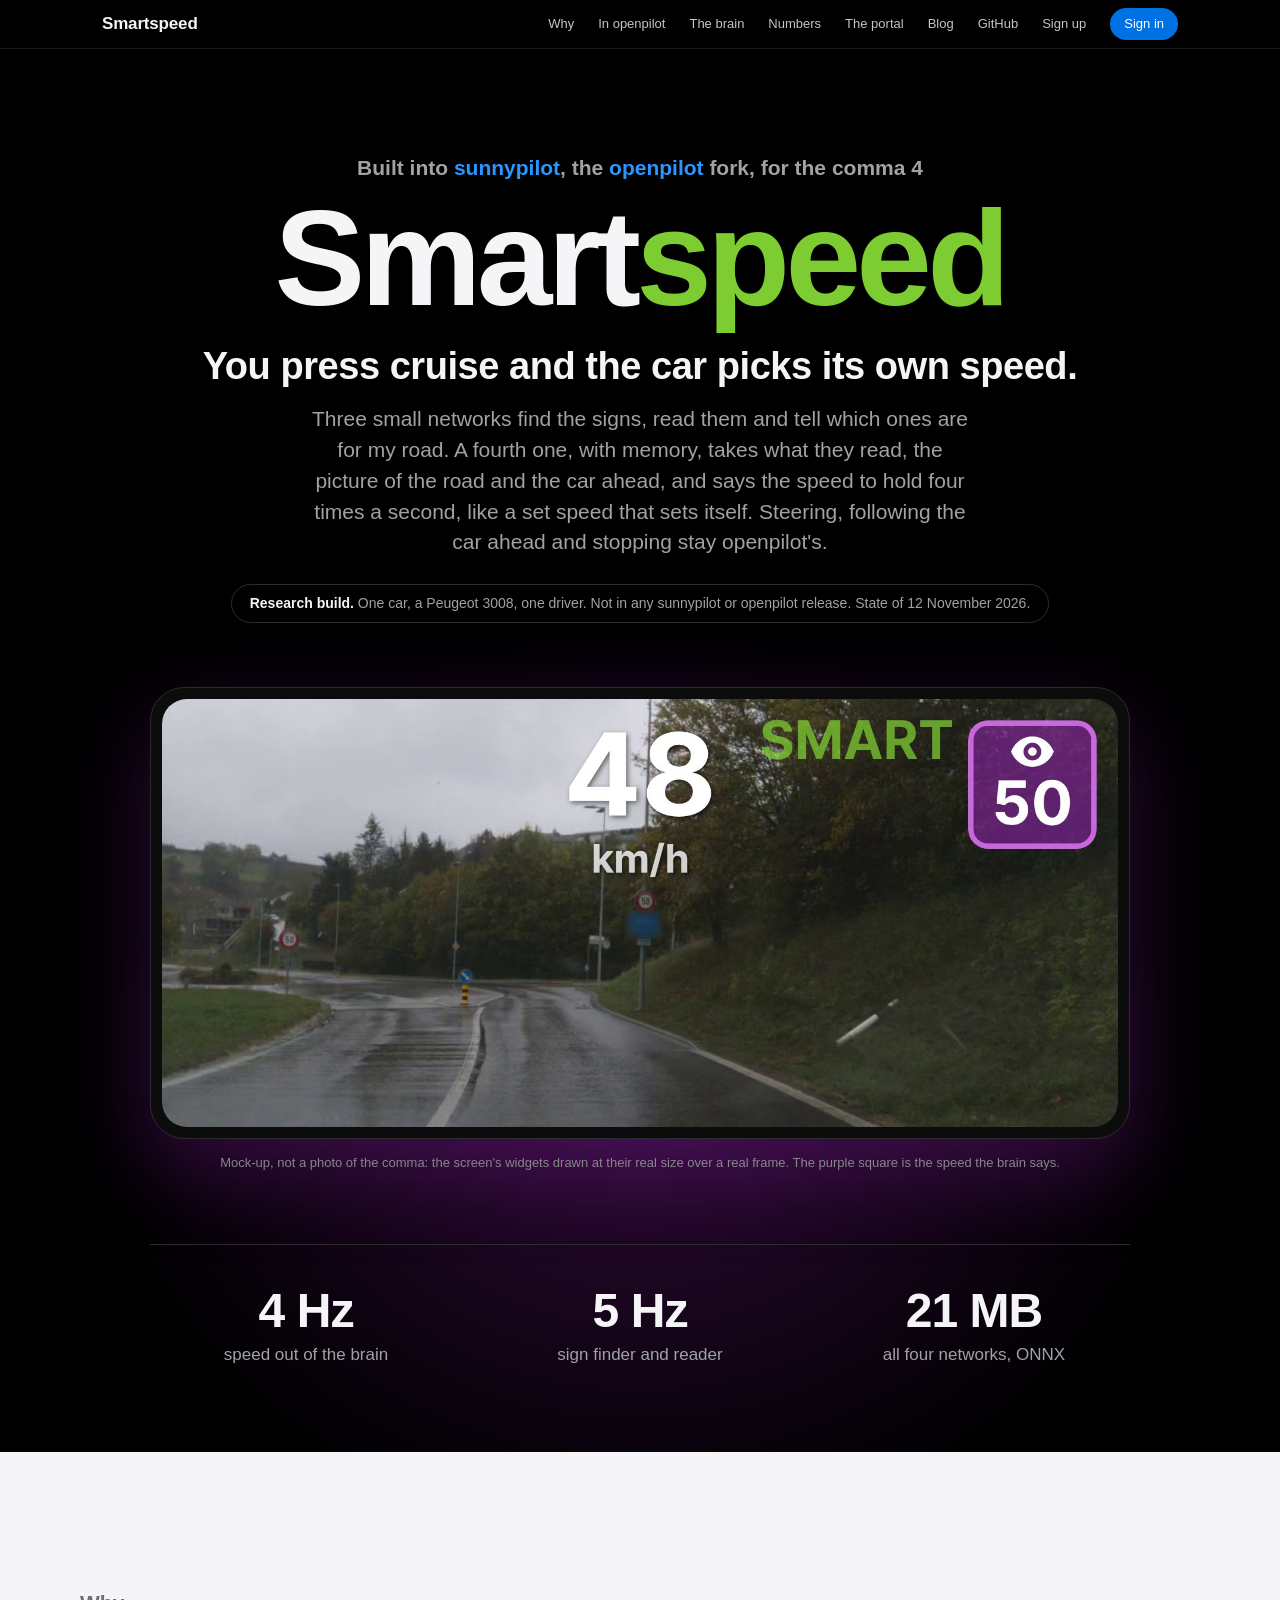
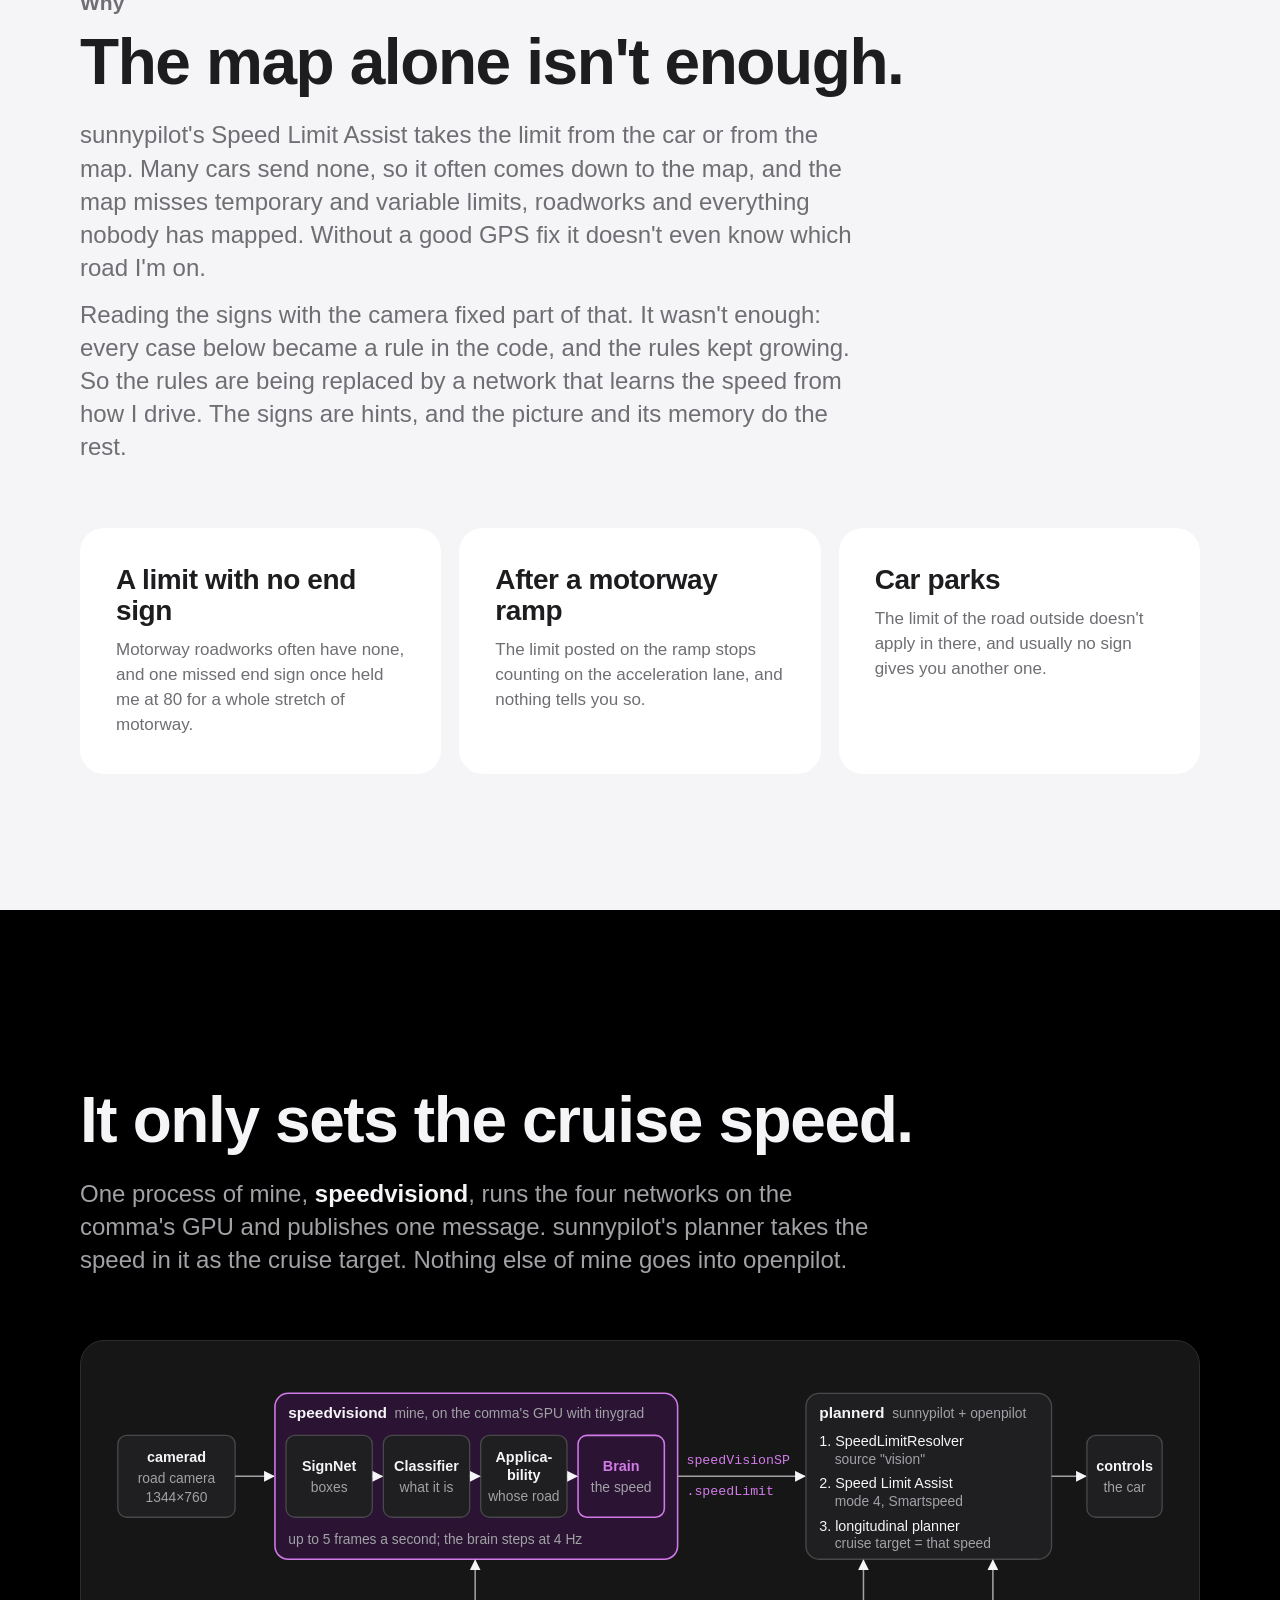
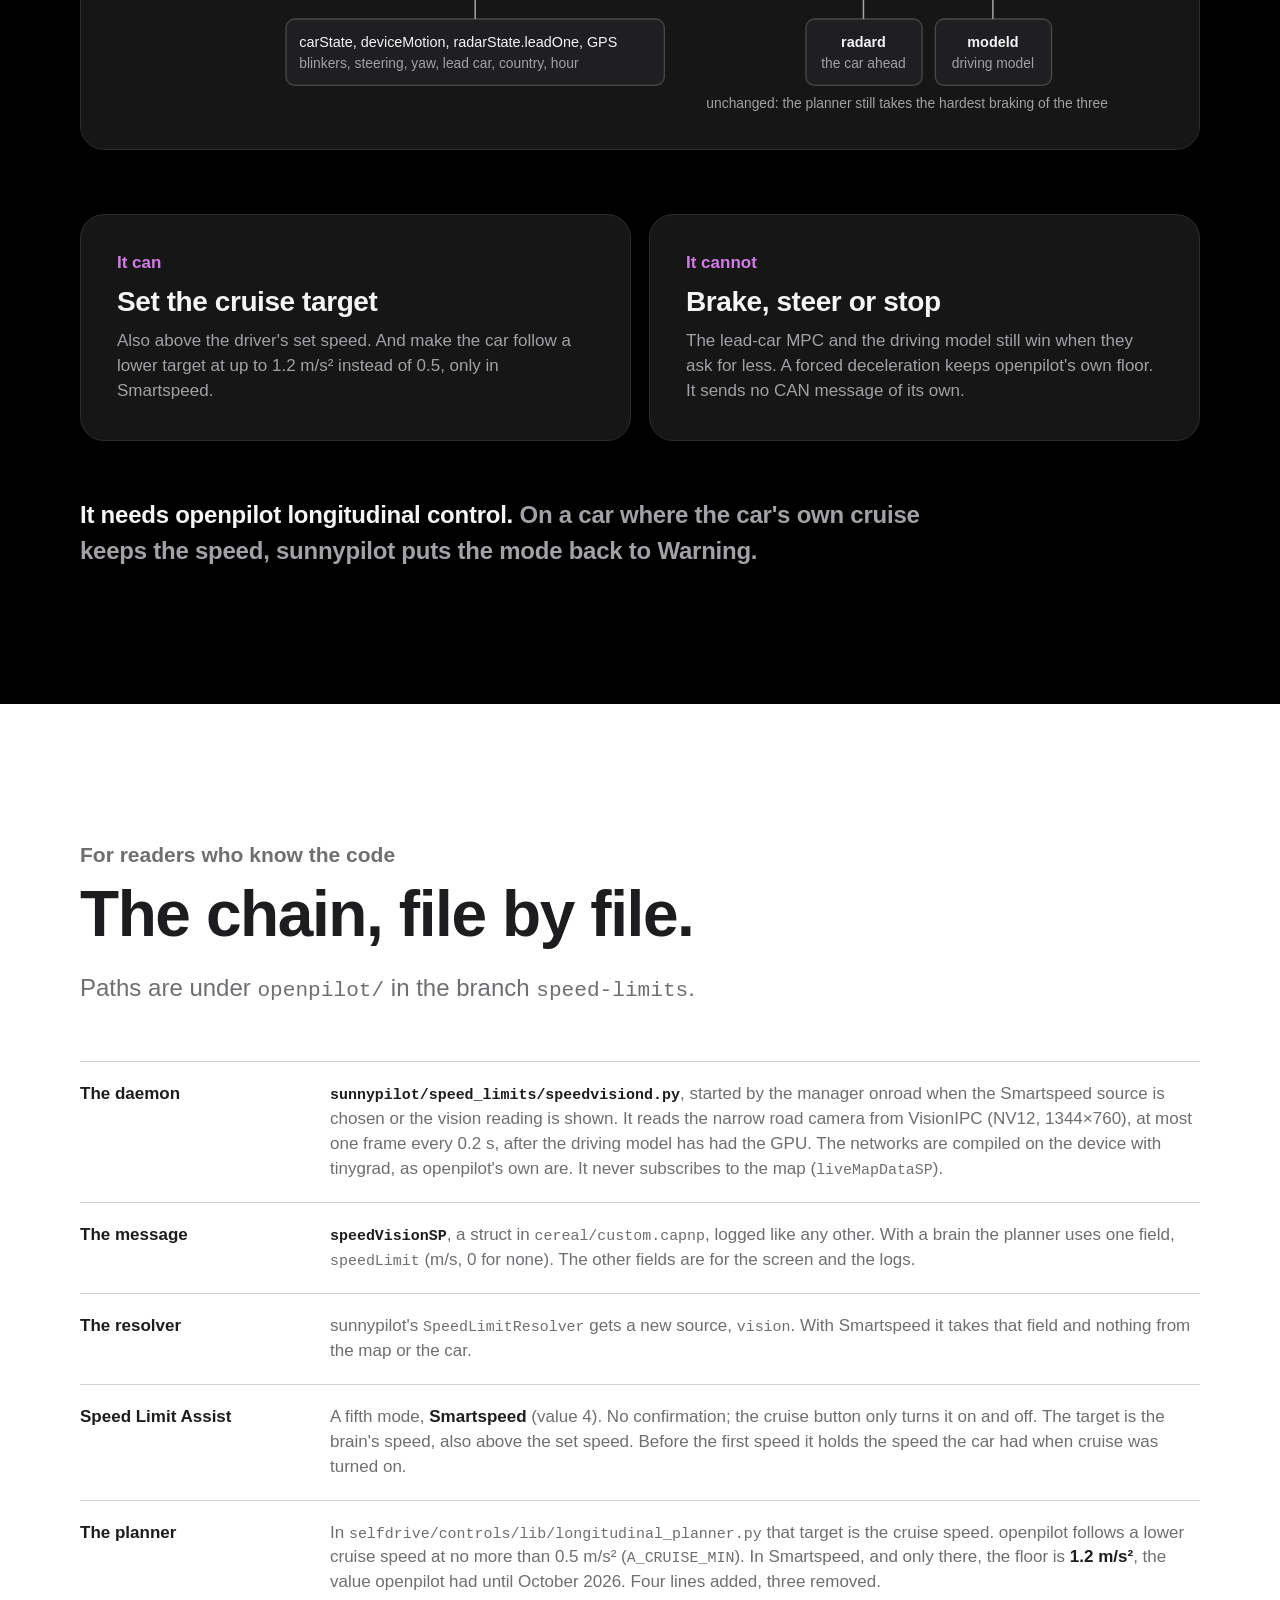
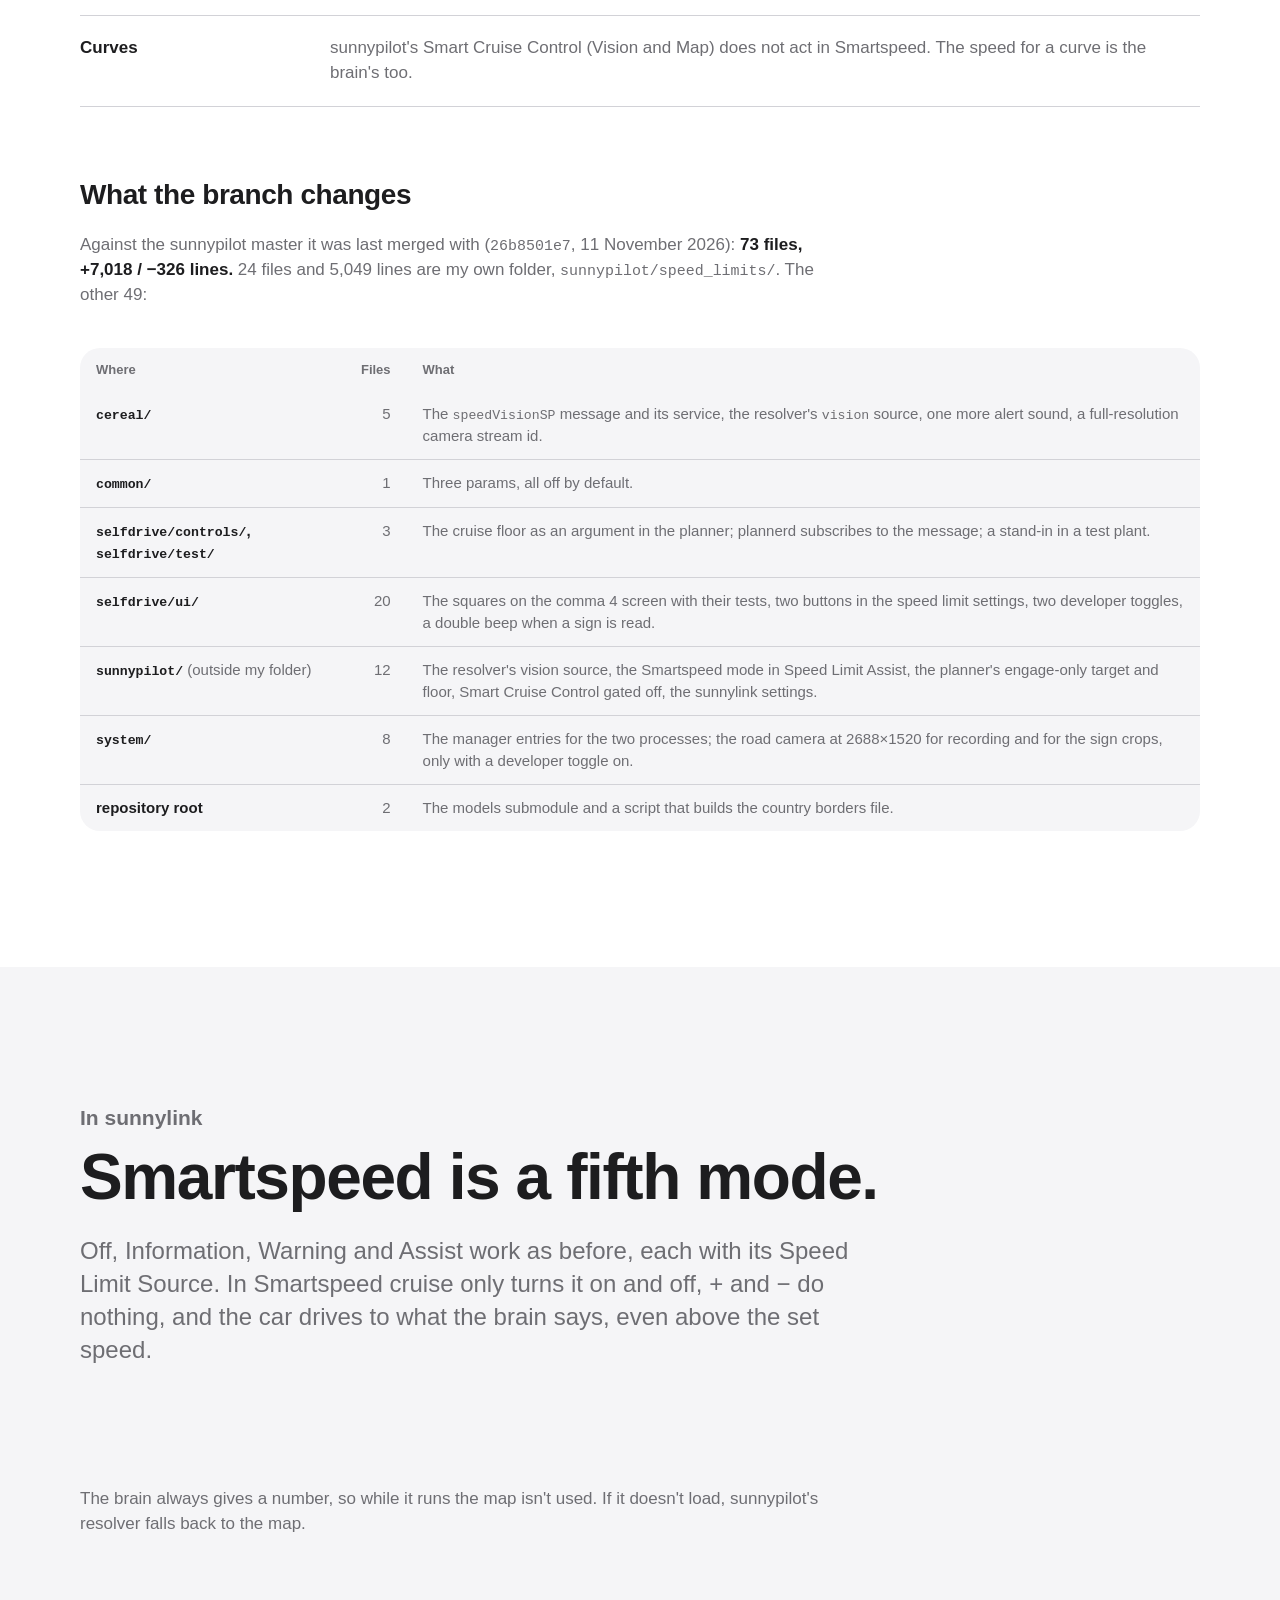
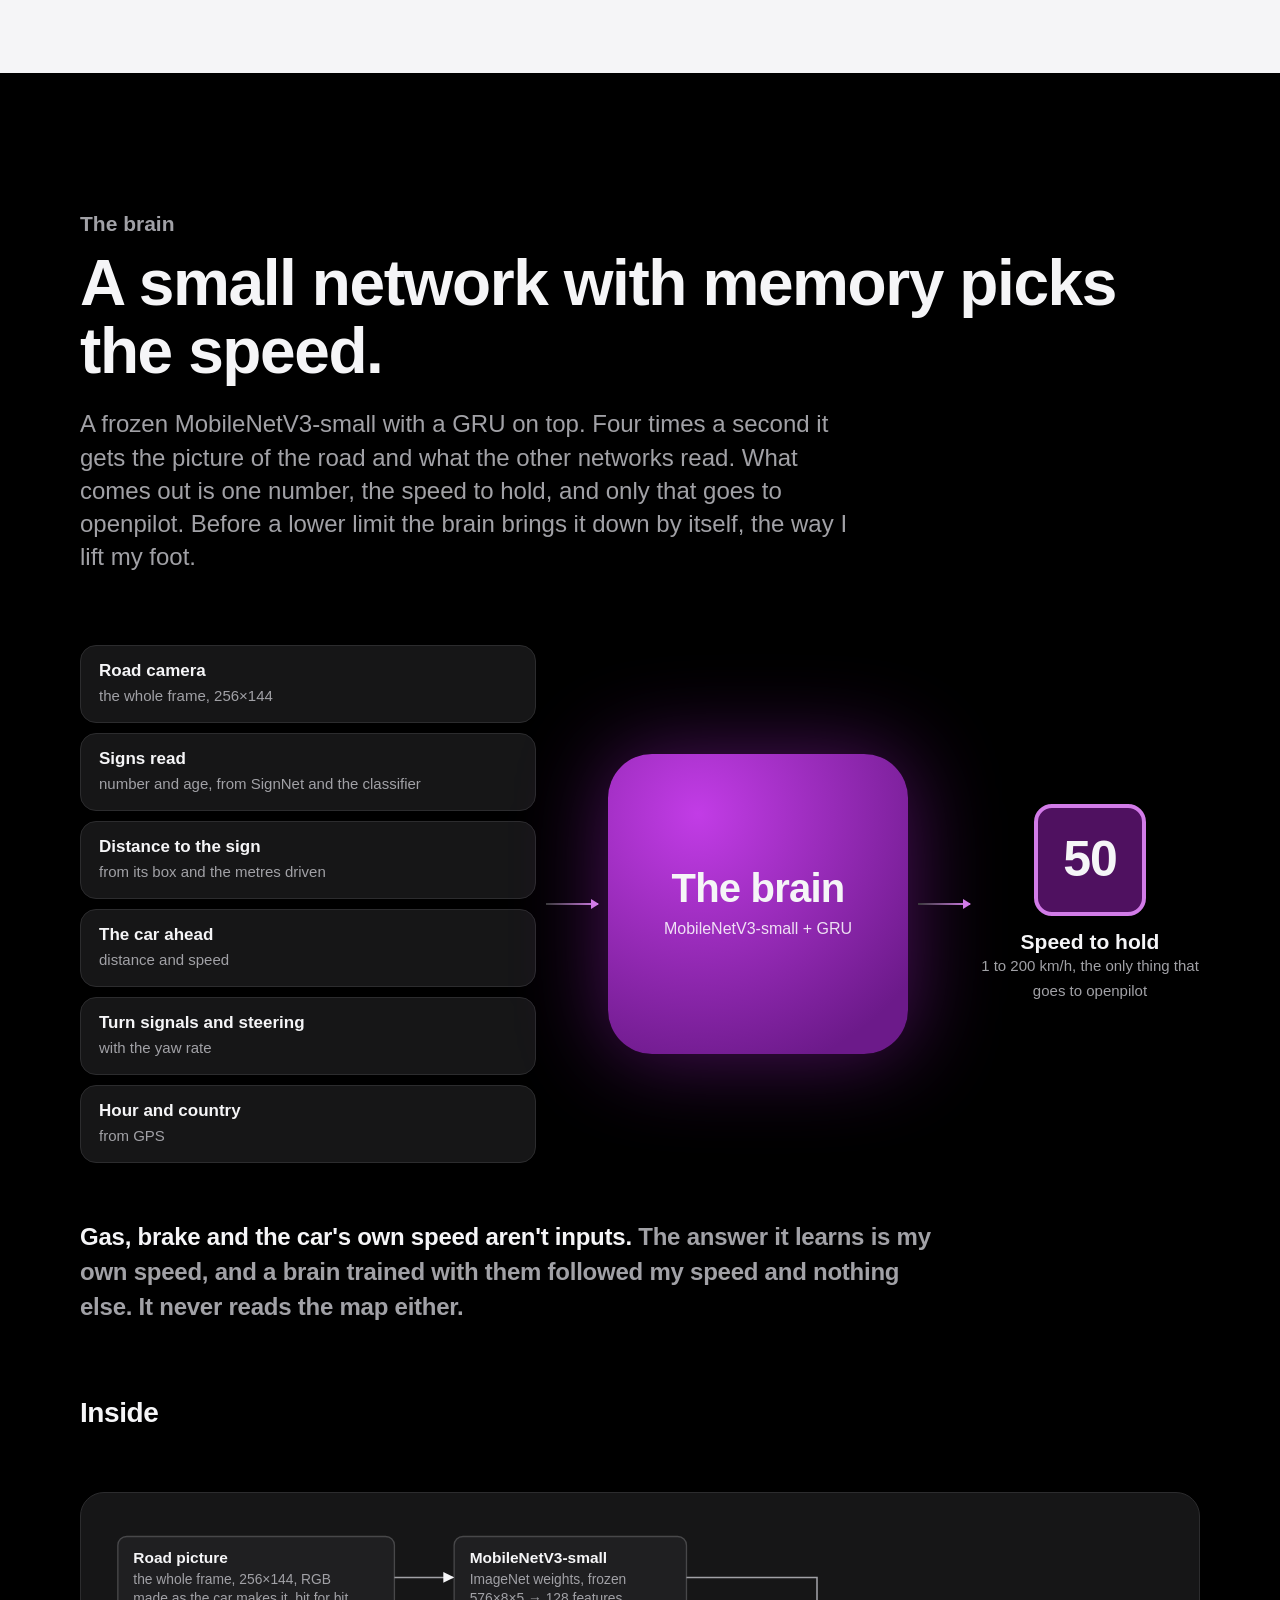
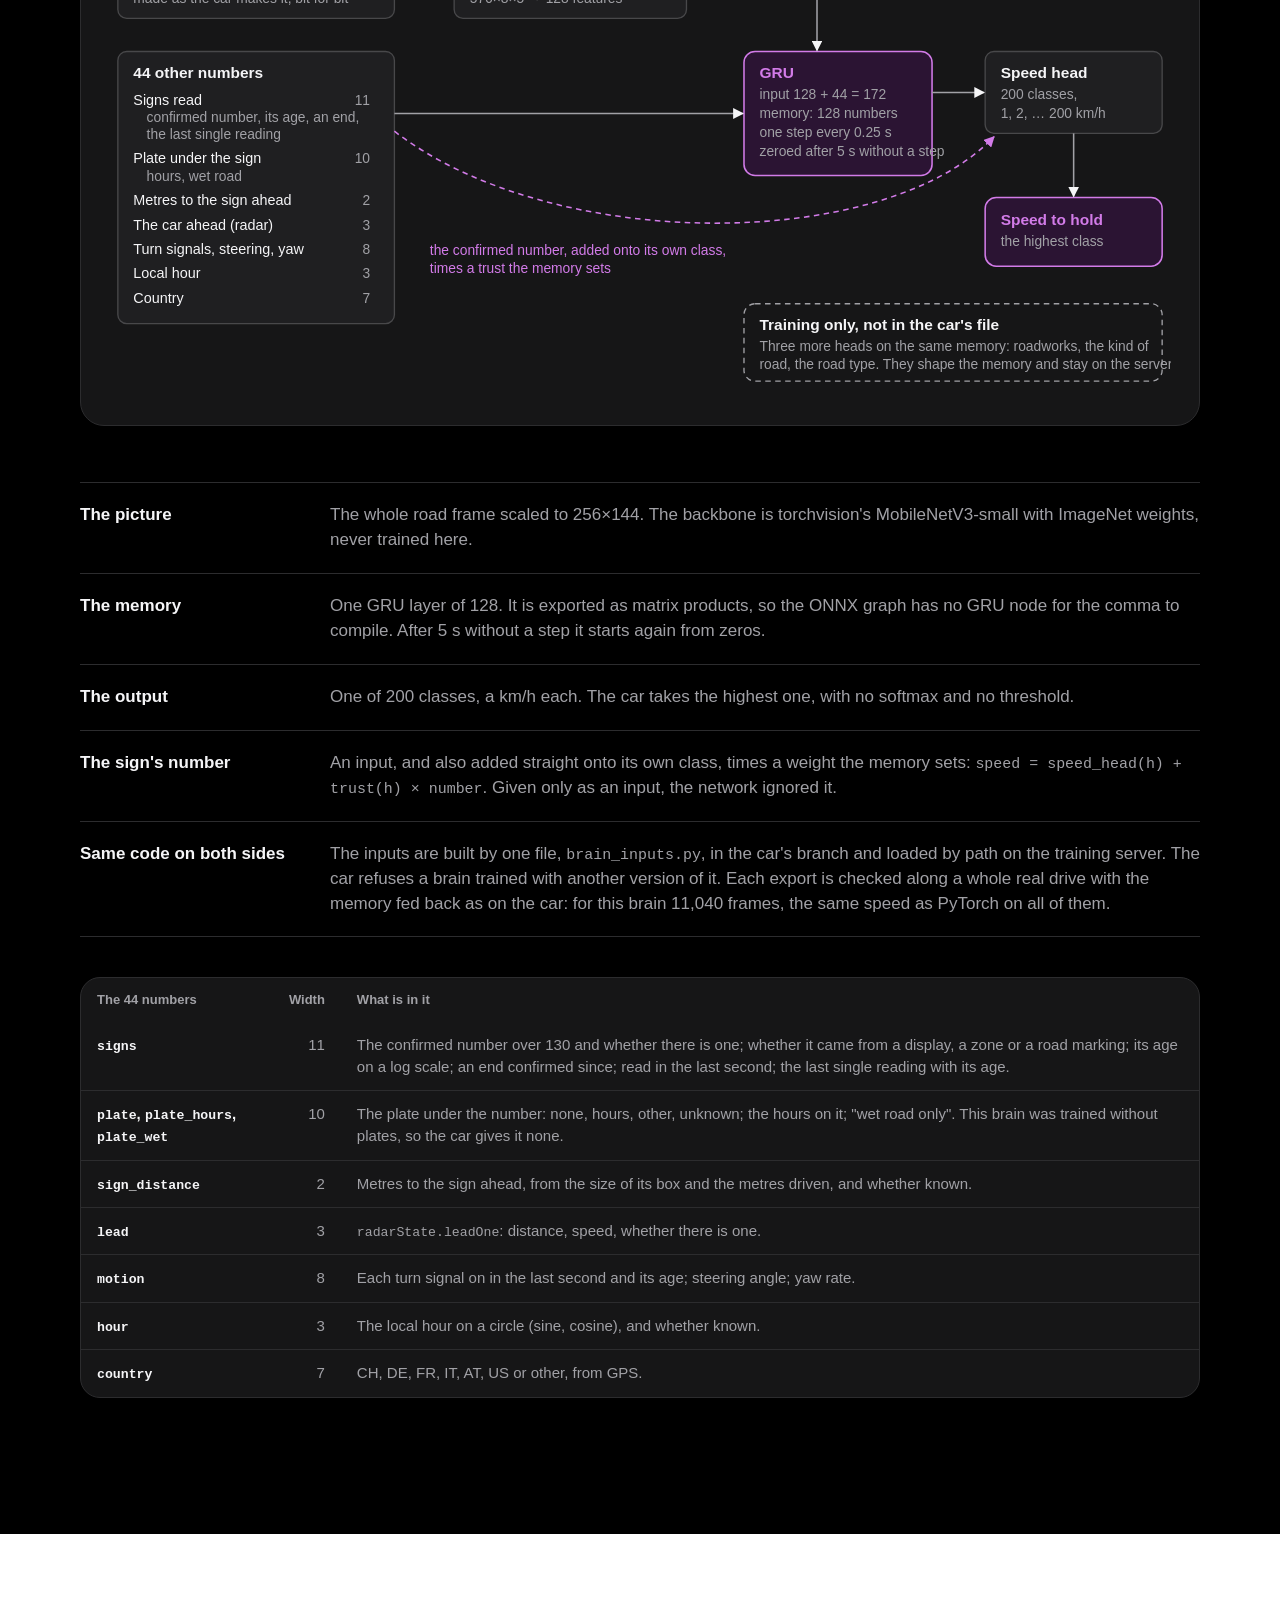
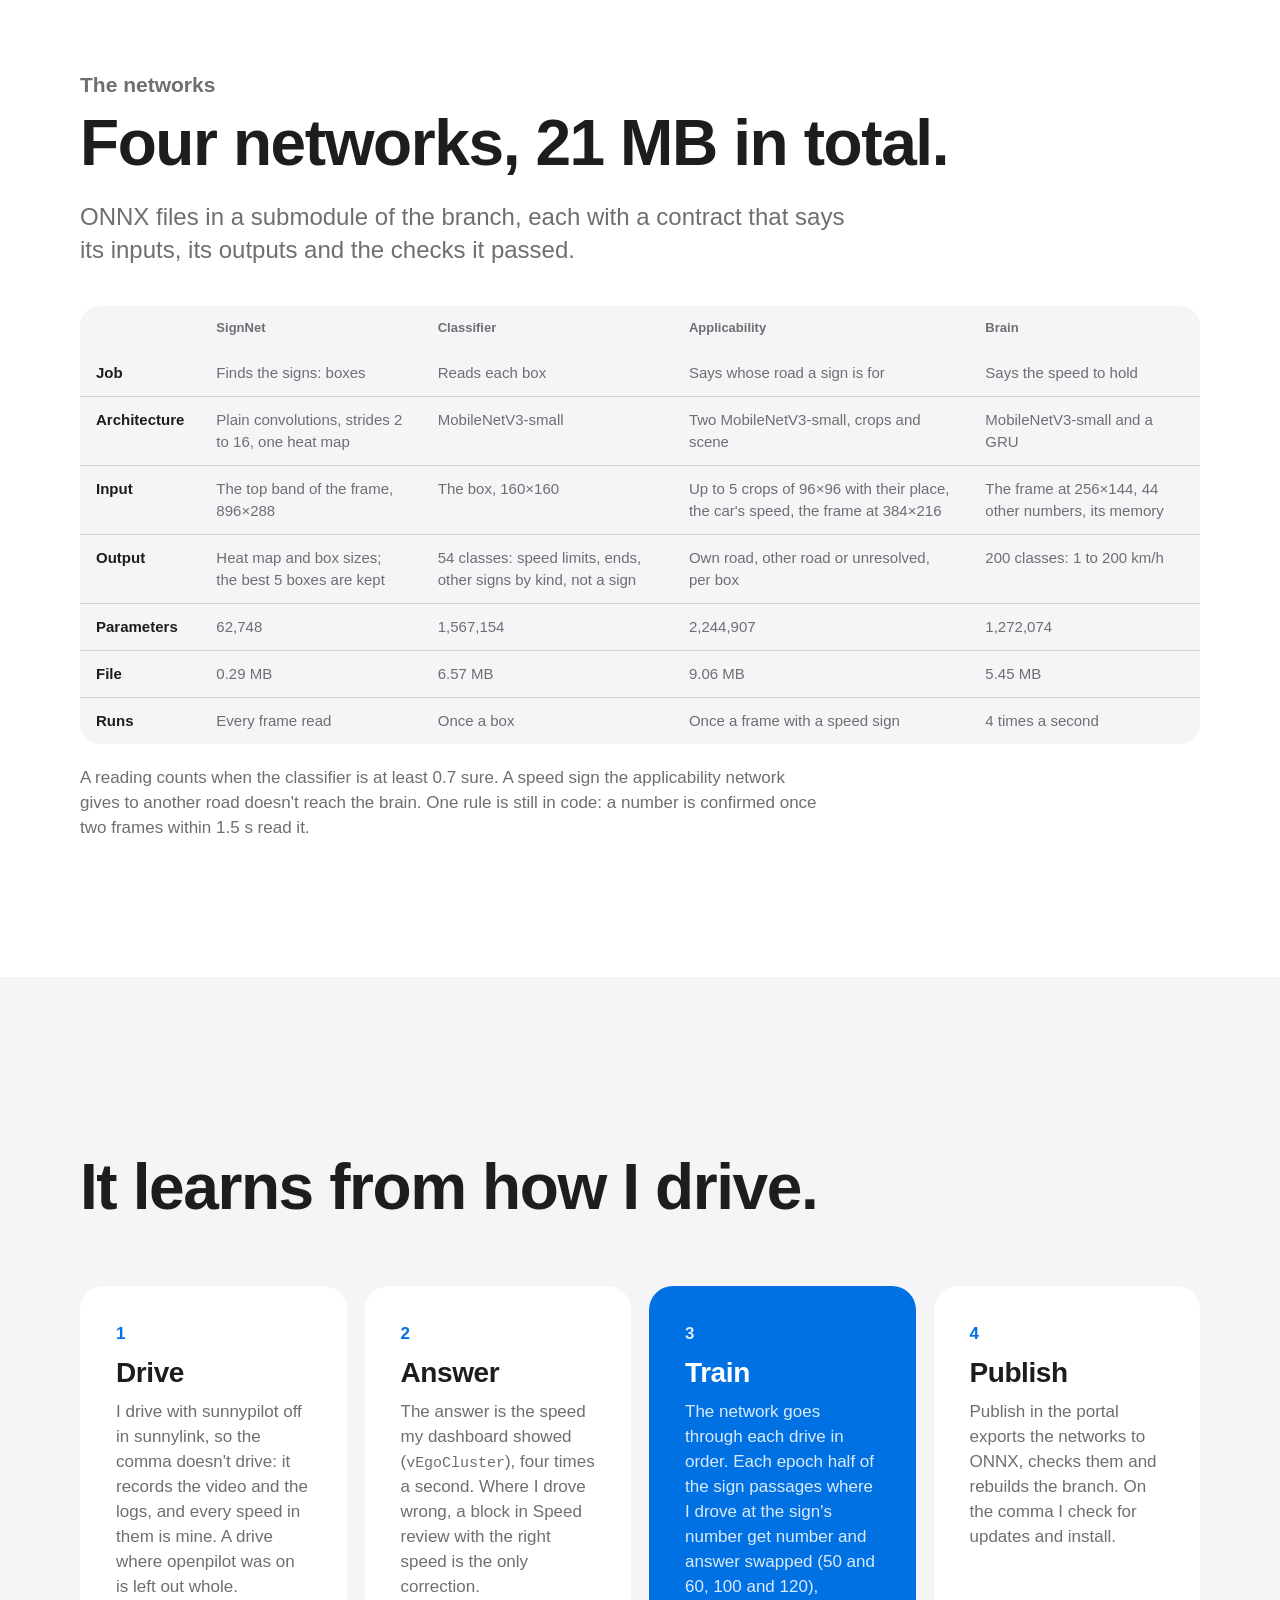
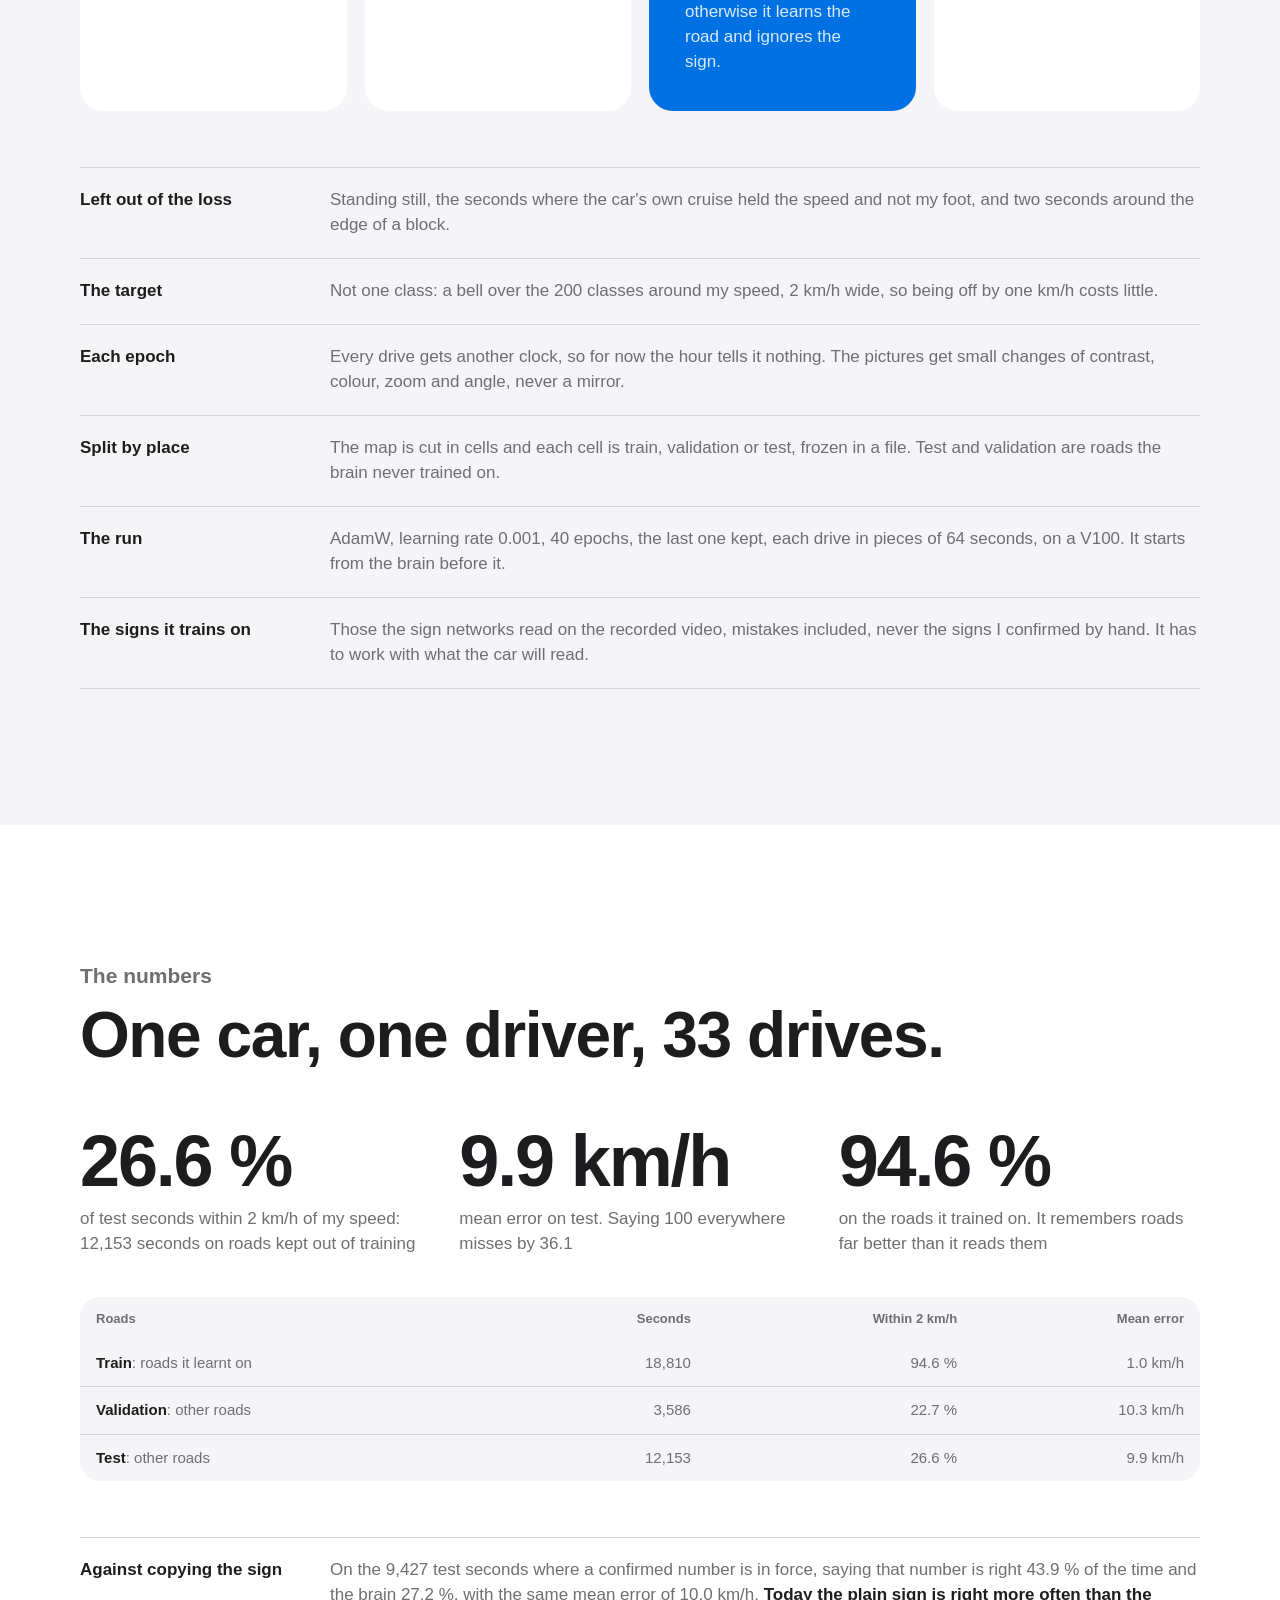
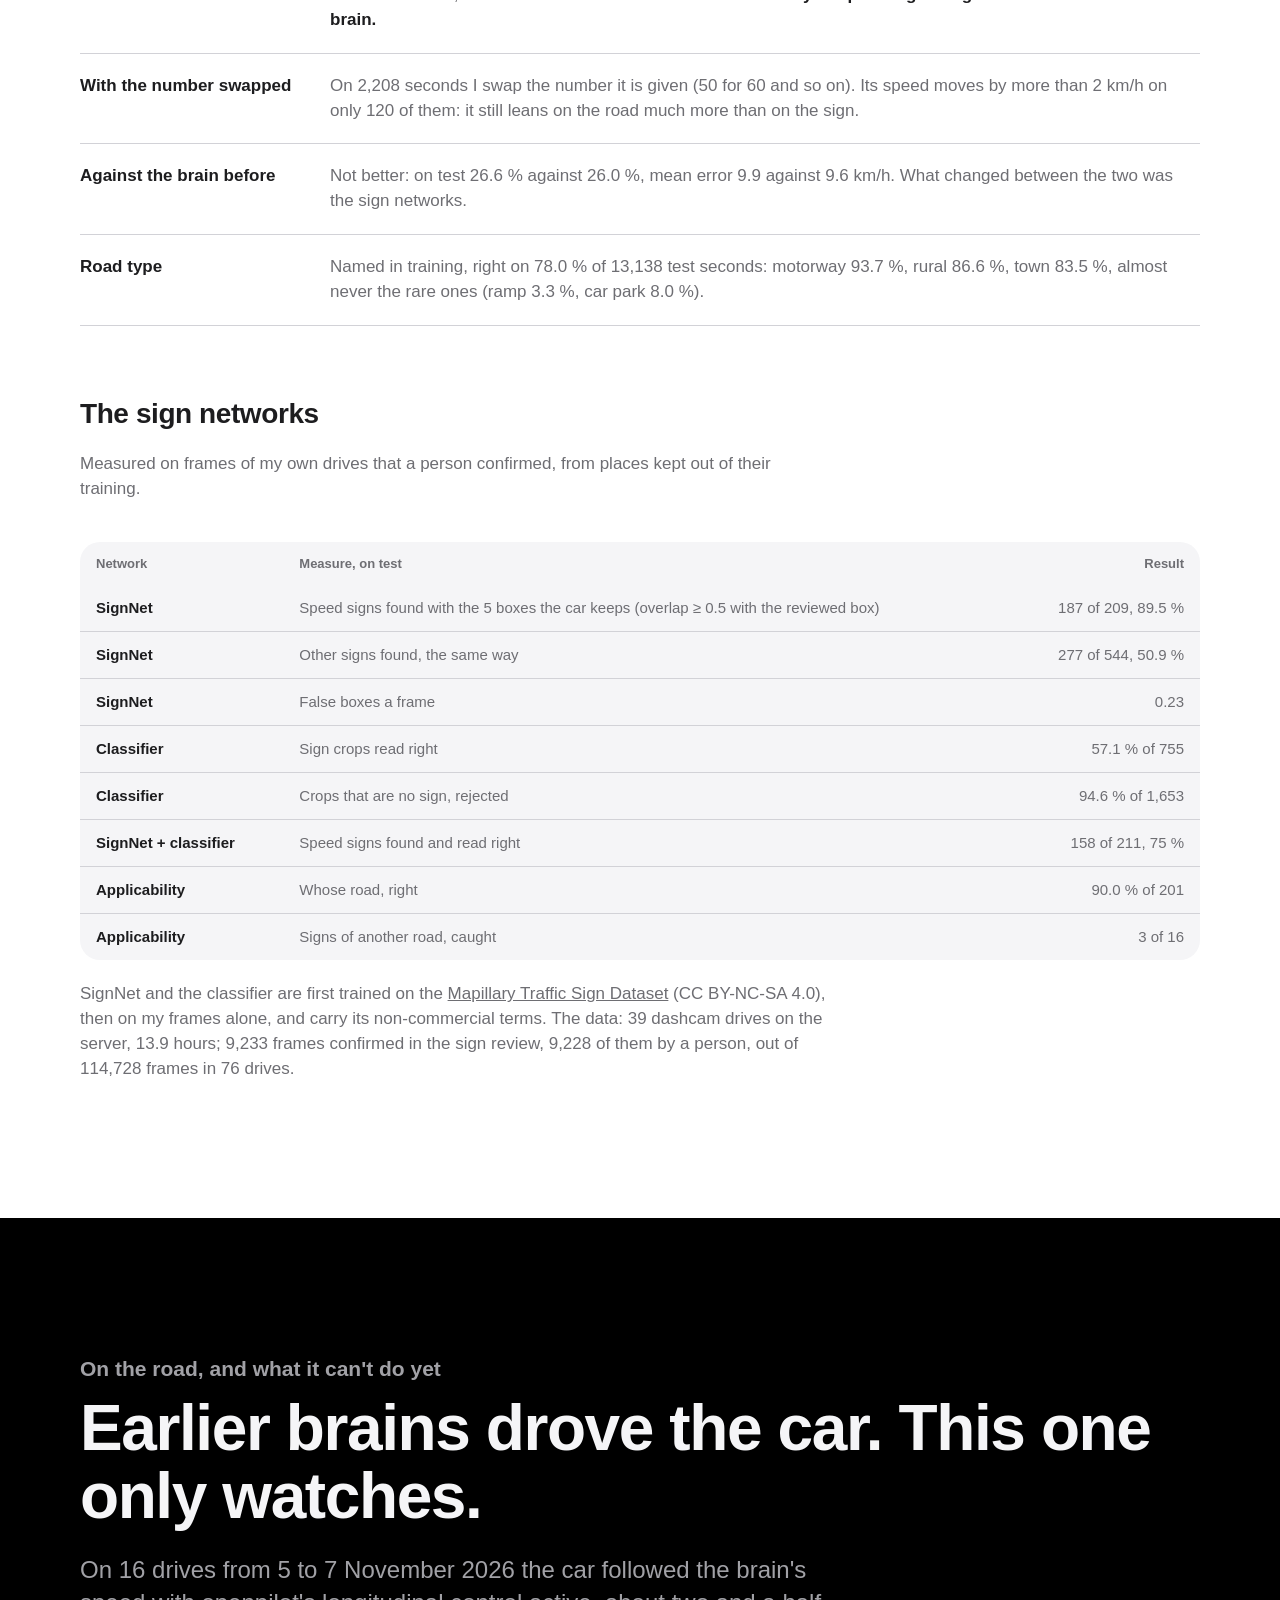
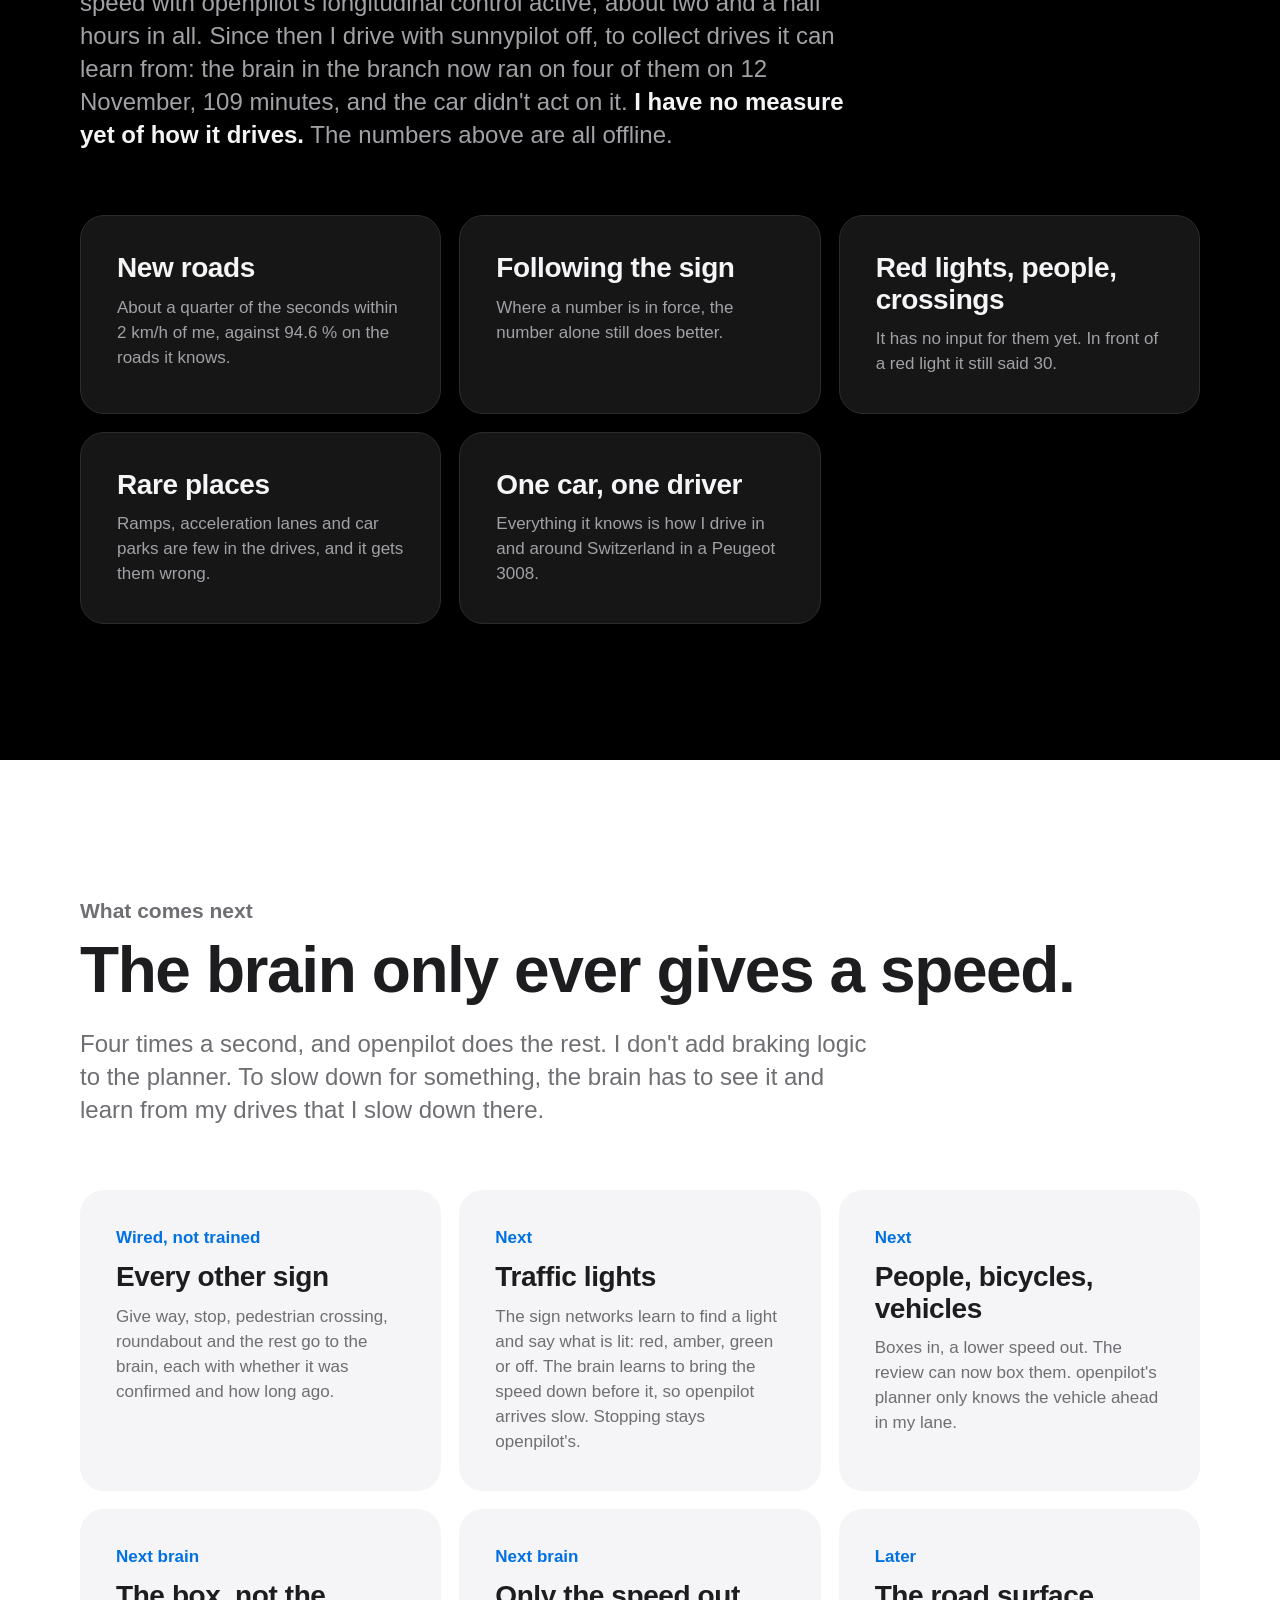
==== commit 2e4ba93b: "Smartspeed page: the plate under the sign says what it holds (hours, wet road) Co-Authored-By: Claud" ====
--- a/docs/smartspeed/index.html
+++ b/docs/smartspeed/index.html
@@ -385,17 +385,18 @@
     <text class="s" x="22" y="57">the whole frame, 256×144, RGB</text>
     <text class="s" x="22" y="74">made as the car makes it, bit for bit</text>
 
-    <rect class="b" x="8" y="118" width="250" height="230" rx="8"/>
+    <rect class="b" x="8" y="118" width="250" height="246" rx="8"/>
     <text class="h" x="22" y="142">44 other numbers</text>
     <text x="22" y="166">Signs read</text><text class="s" x="236" y="166" text-anchor="end">11</text>
     <text class="s" x="34" y="182">confirmed number, its age, an end,</text>
     <text class="s" x="34" y="197">the last single reading</text>
     <text x="22" y="219">Plate under the sign</text><text class="s" x="236" y="219" text-anchor="end">10</text>
-    <text x="22" y="241">Metres to the sign ahead</text><text class="s" x="236" y="241" text-anchor="end">2</text>
-    <text x="22" y="263">The car ahead (radar)</text><text class="s" x="236" y="263" text-anchor="end">3</text>
-    <text x="22" y="285">Turn signals, steering, yaw</text><text class="s" x="236" y="285" text-anchor="end">8</text>
-    <text x="22" y="307">Local hour</text><text class="s" x="236" y="307" text-anchor="end">3</text>
-    <text x="22" y="329">Country</text><text class="s" x="236" y="329" text-anchor="end">7</text>
+    <text class="s" x="34" y="235">hours, wet road</text>
+    <text x="22" y="257">Metres to the sign ahead</text><text class="s" x="236" y="257" text-anchor="end">2</text>
+    <text x="22" y="279">The car ahead (radar)</text><text class="s" x="236" y="279" text-anchor="end">3</text>
+    <text x="22" y="301">Turn signals, steering, yaw</text><text class="s" x="236" y="301" text-anchor="end">8</text>
+    <text x="22" y="323">Local hour</text><text class="s" x="236" y="323" text-anchor="end">3</text>
+    <text x="22" y="345">Country</text><text class="s" x="236" y="345" text-anchor="end">7</text>
 
     <rect class="b" x="312" y="14" width="210" height="74" rx="8"/>
     <text class="h" x="326" y="38">MobileNetV3-small</text>
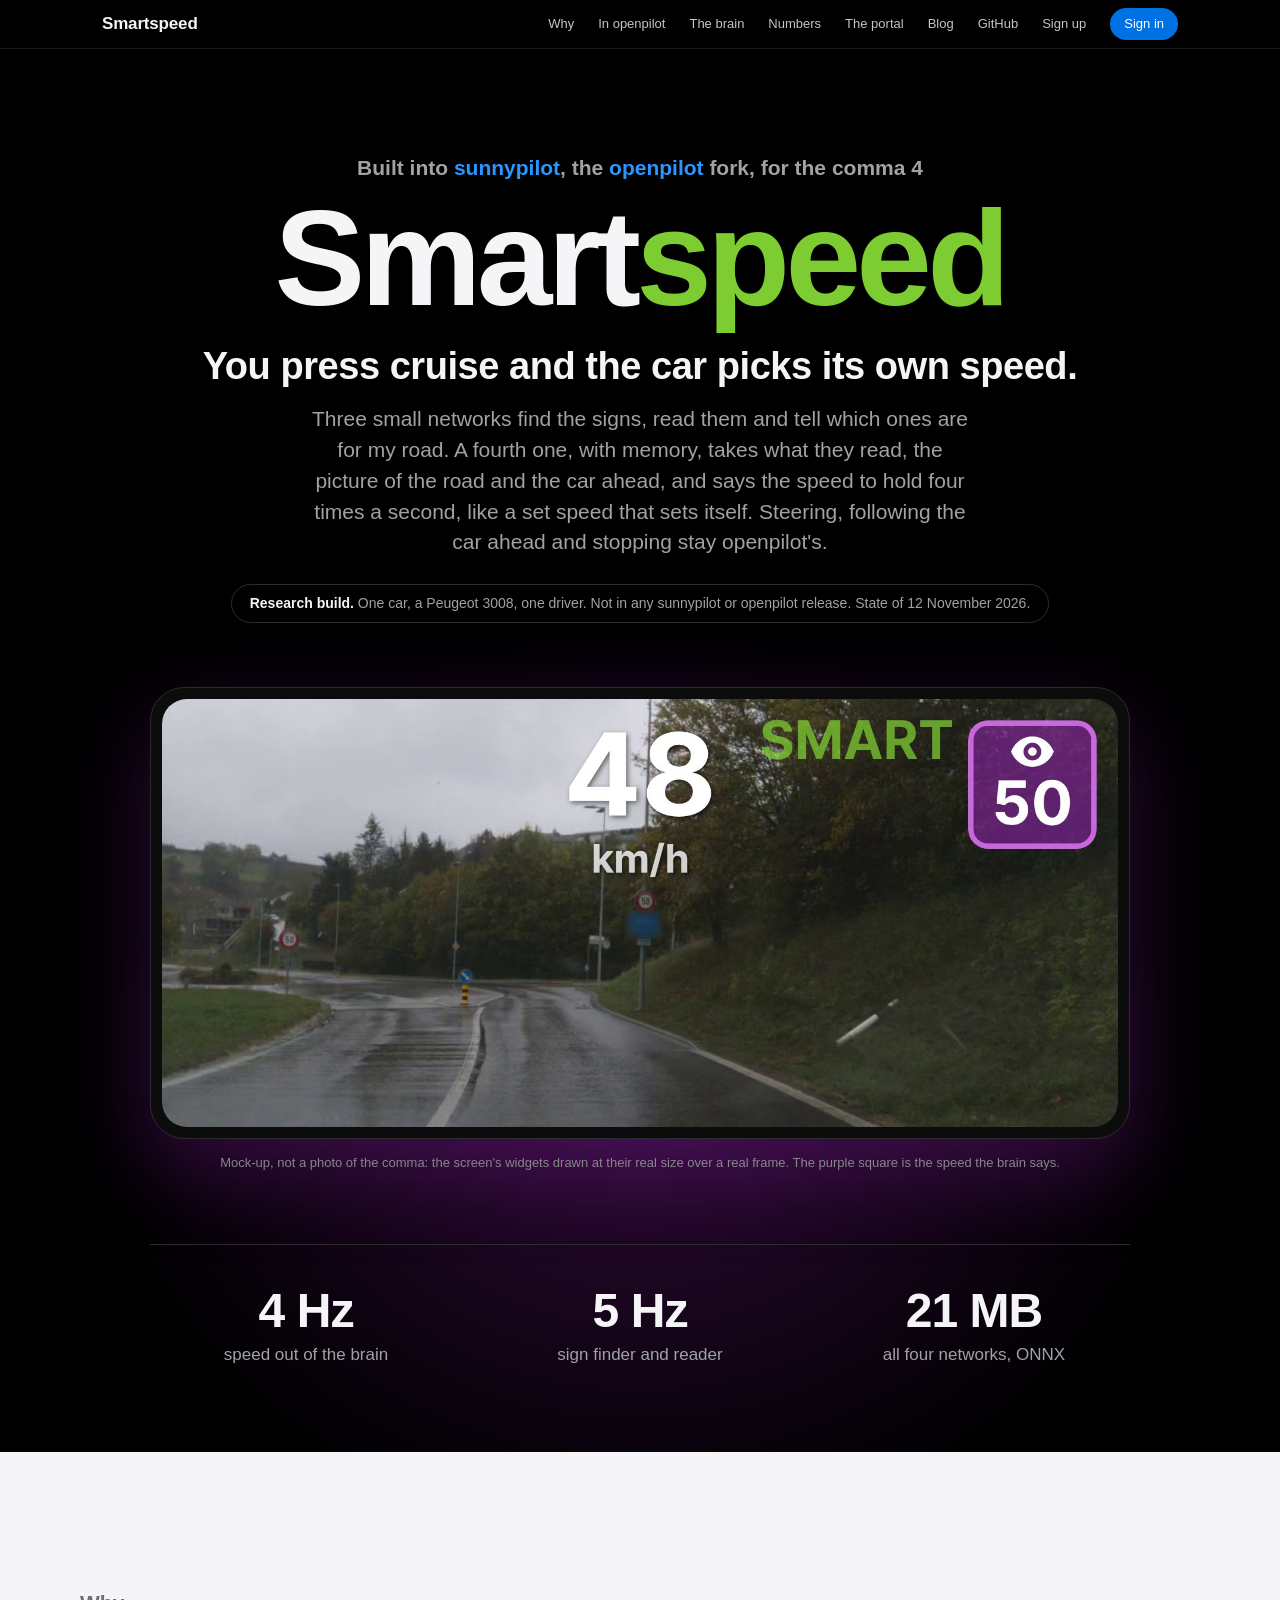
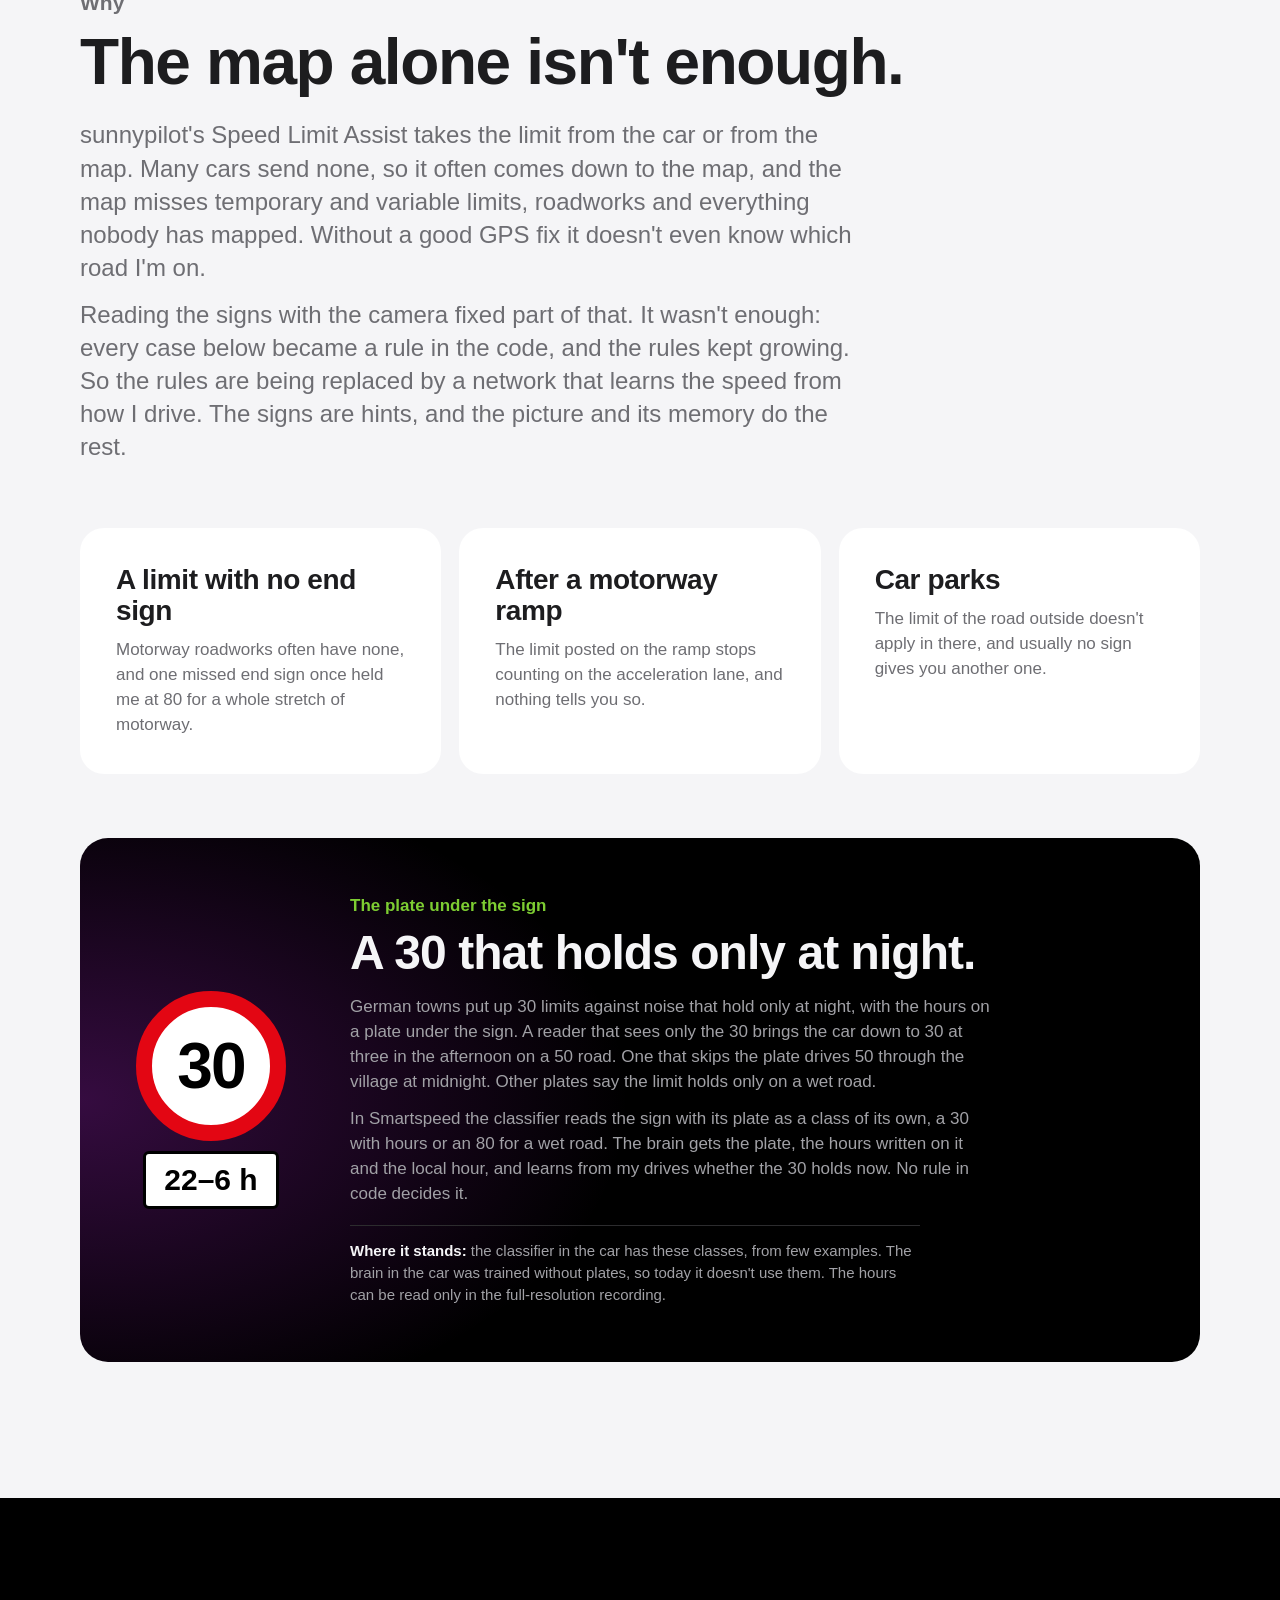
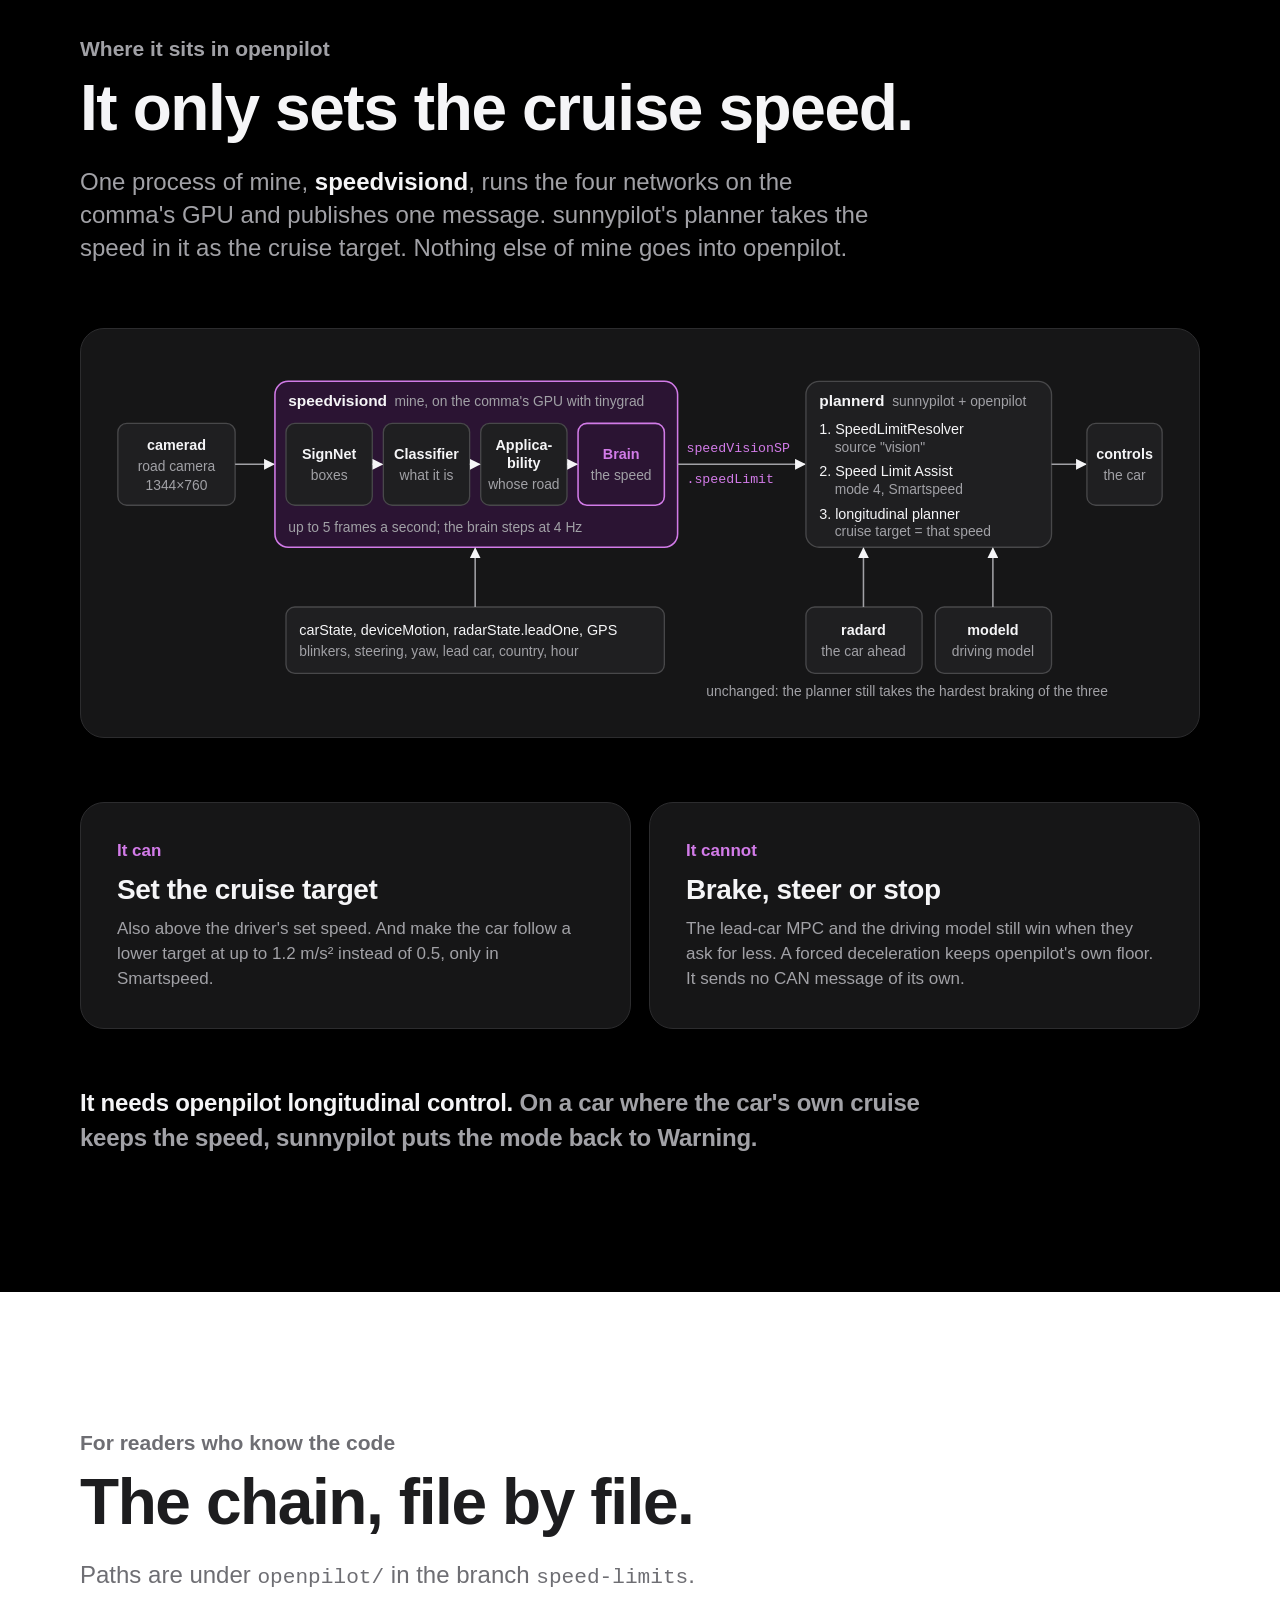
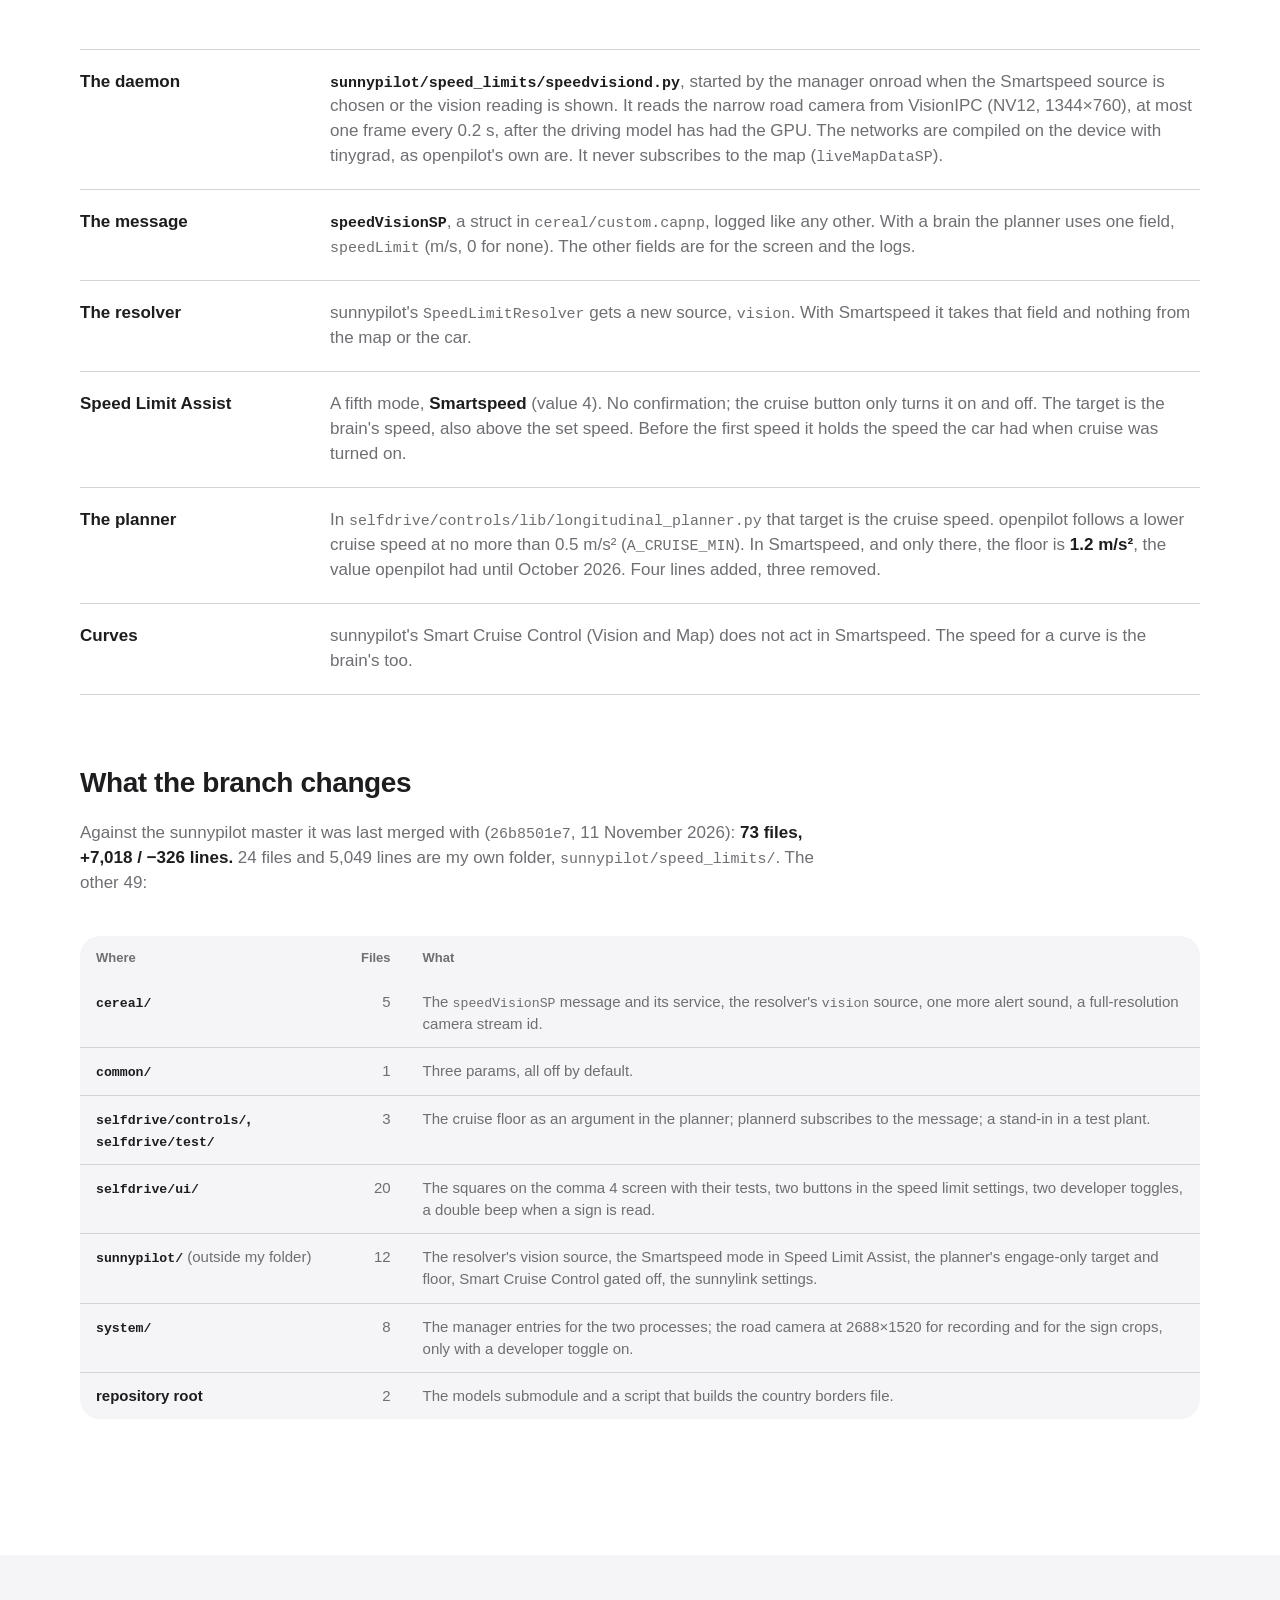
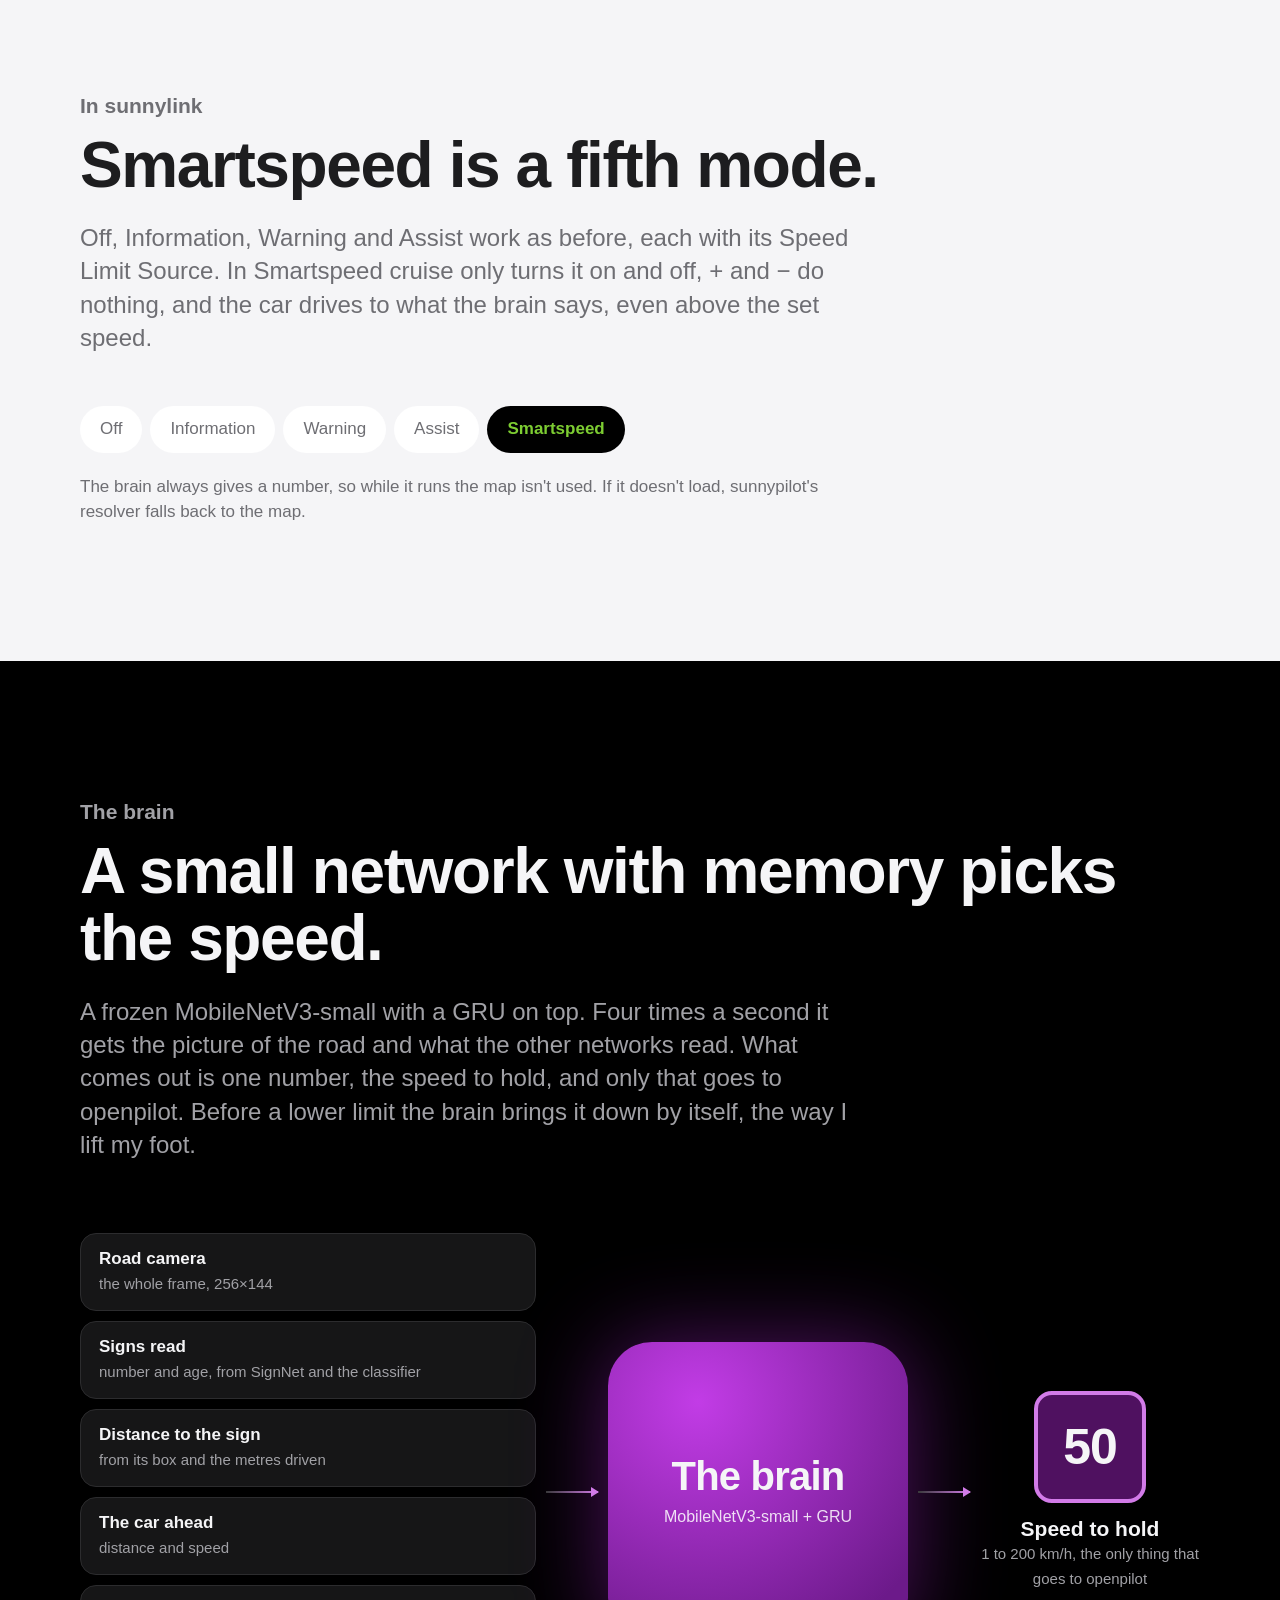
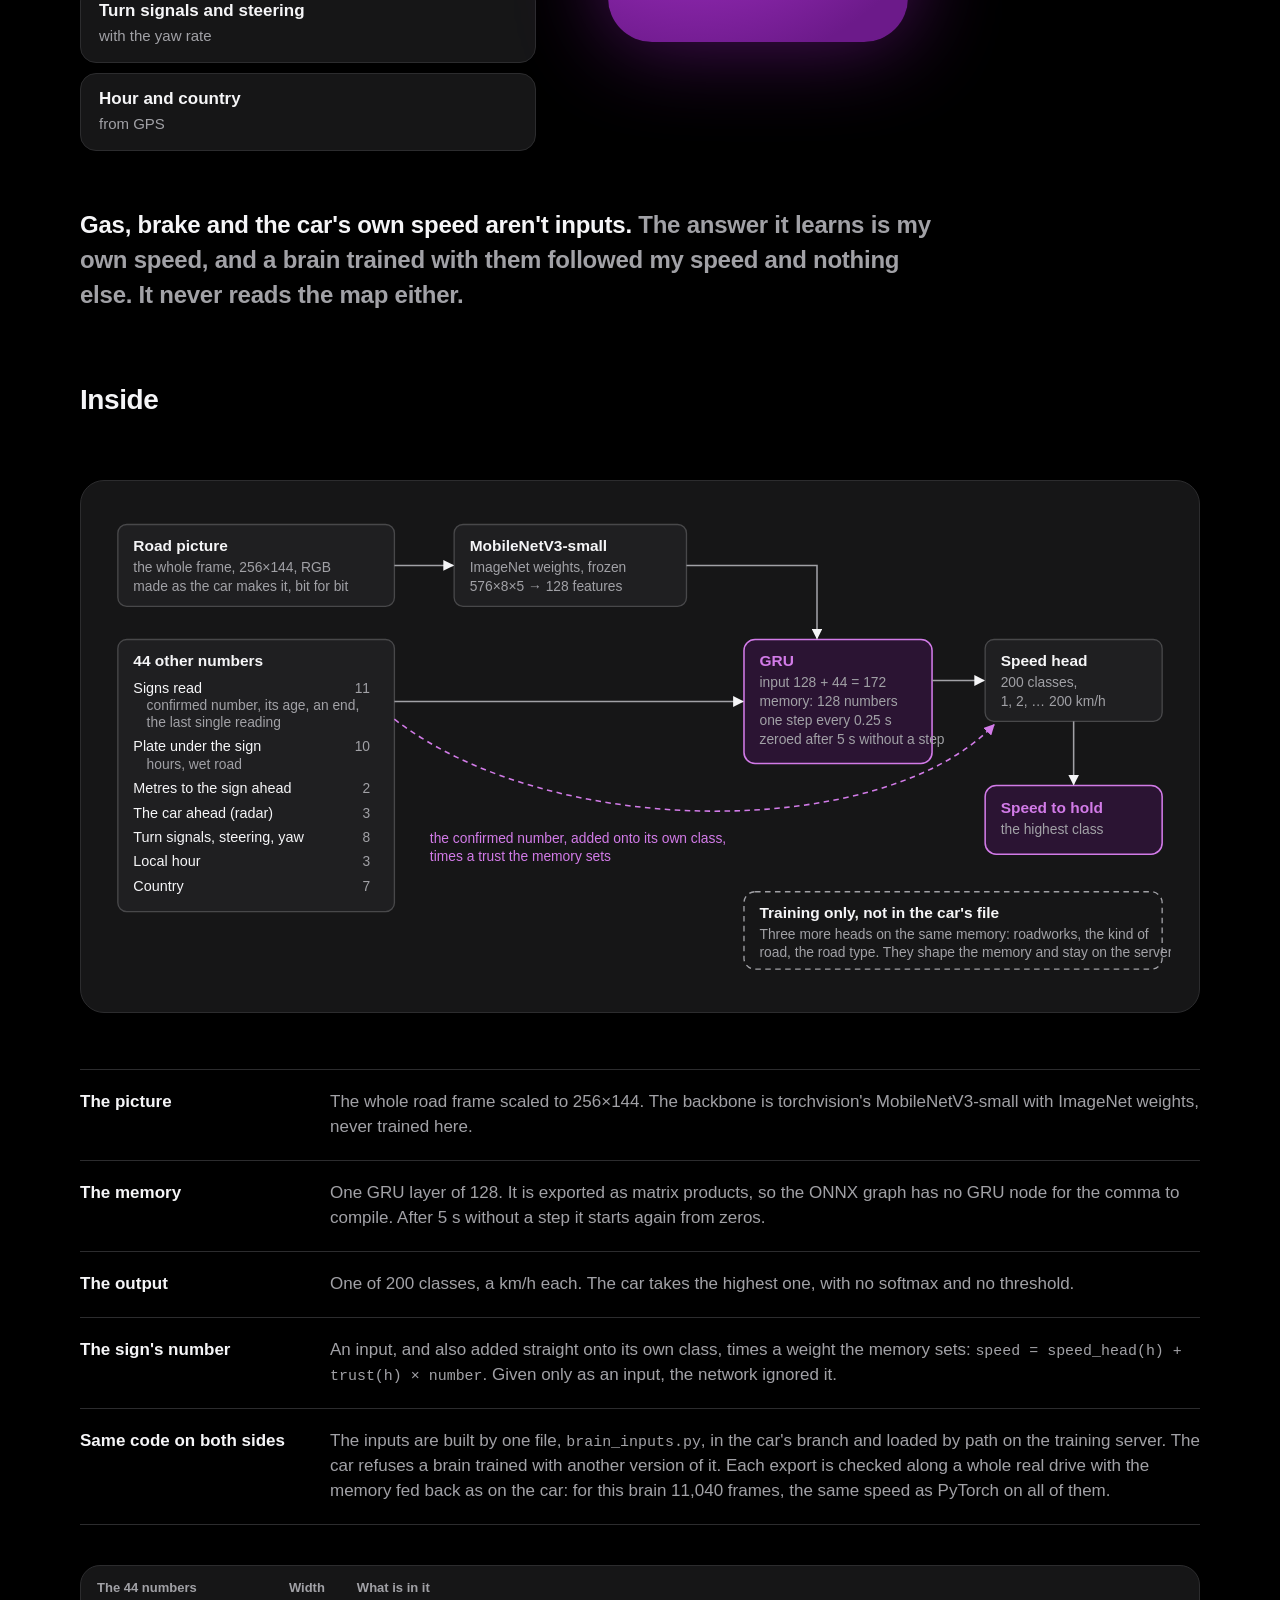
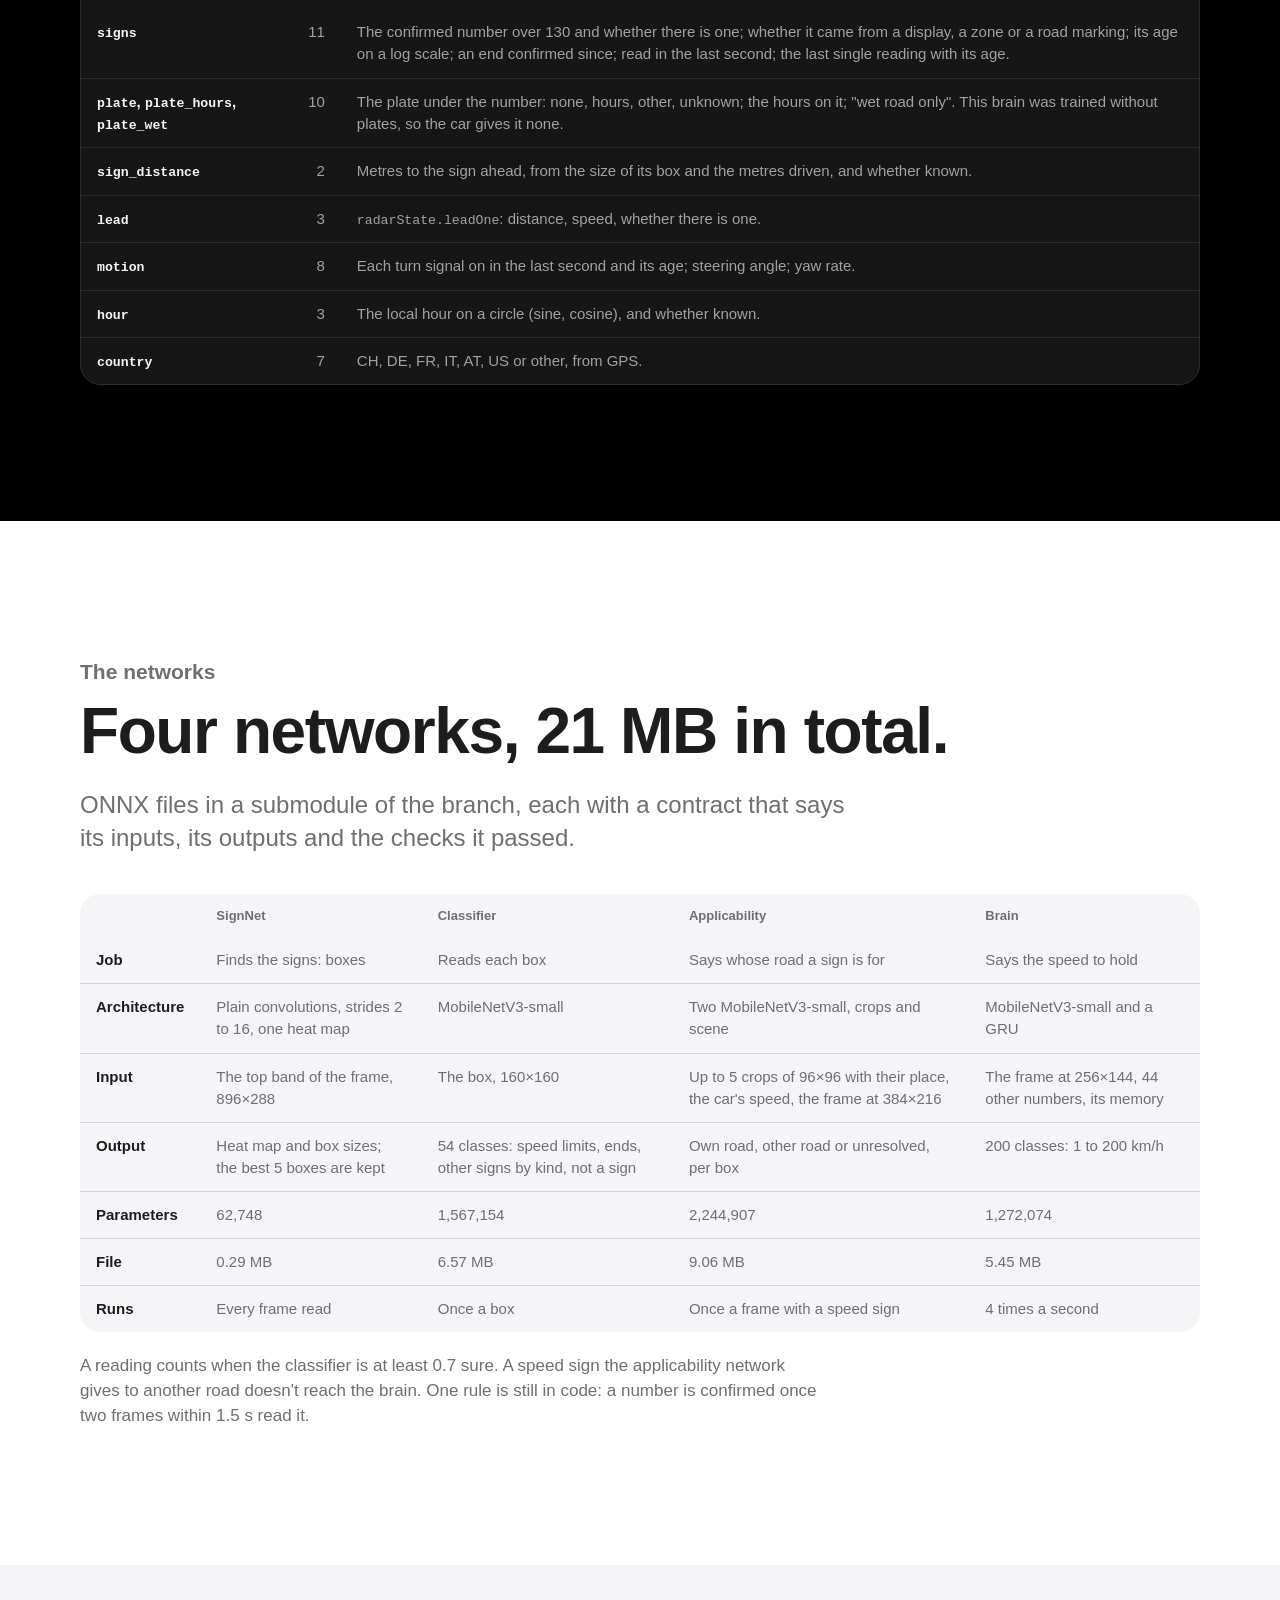
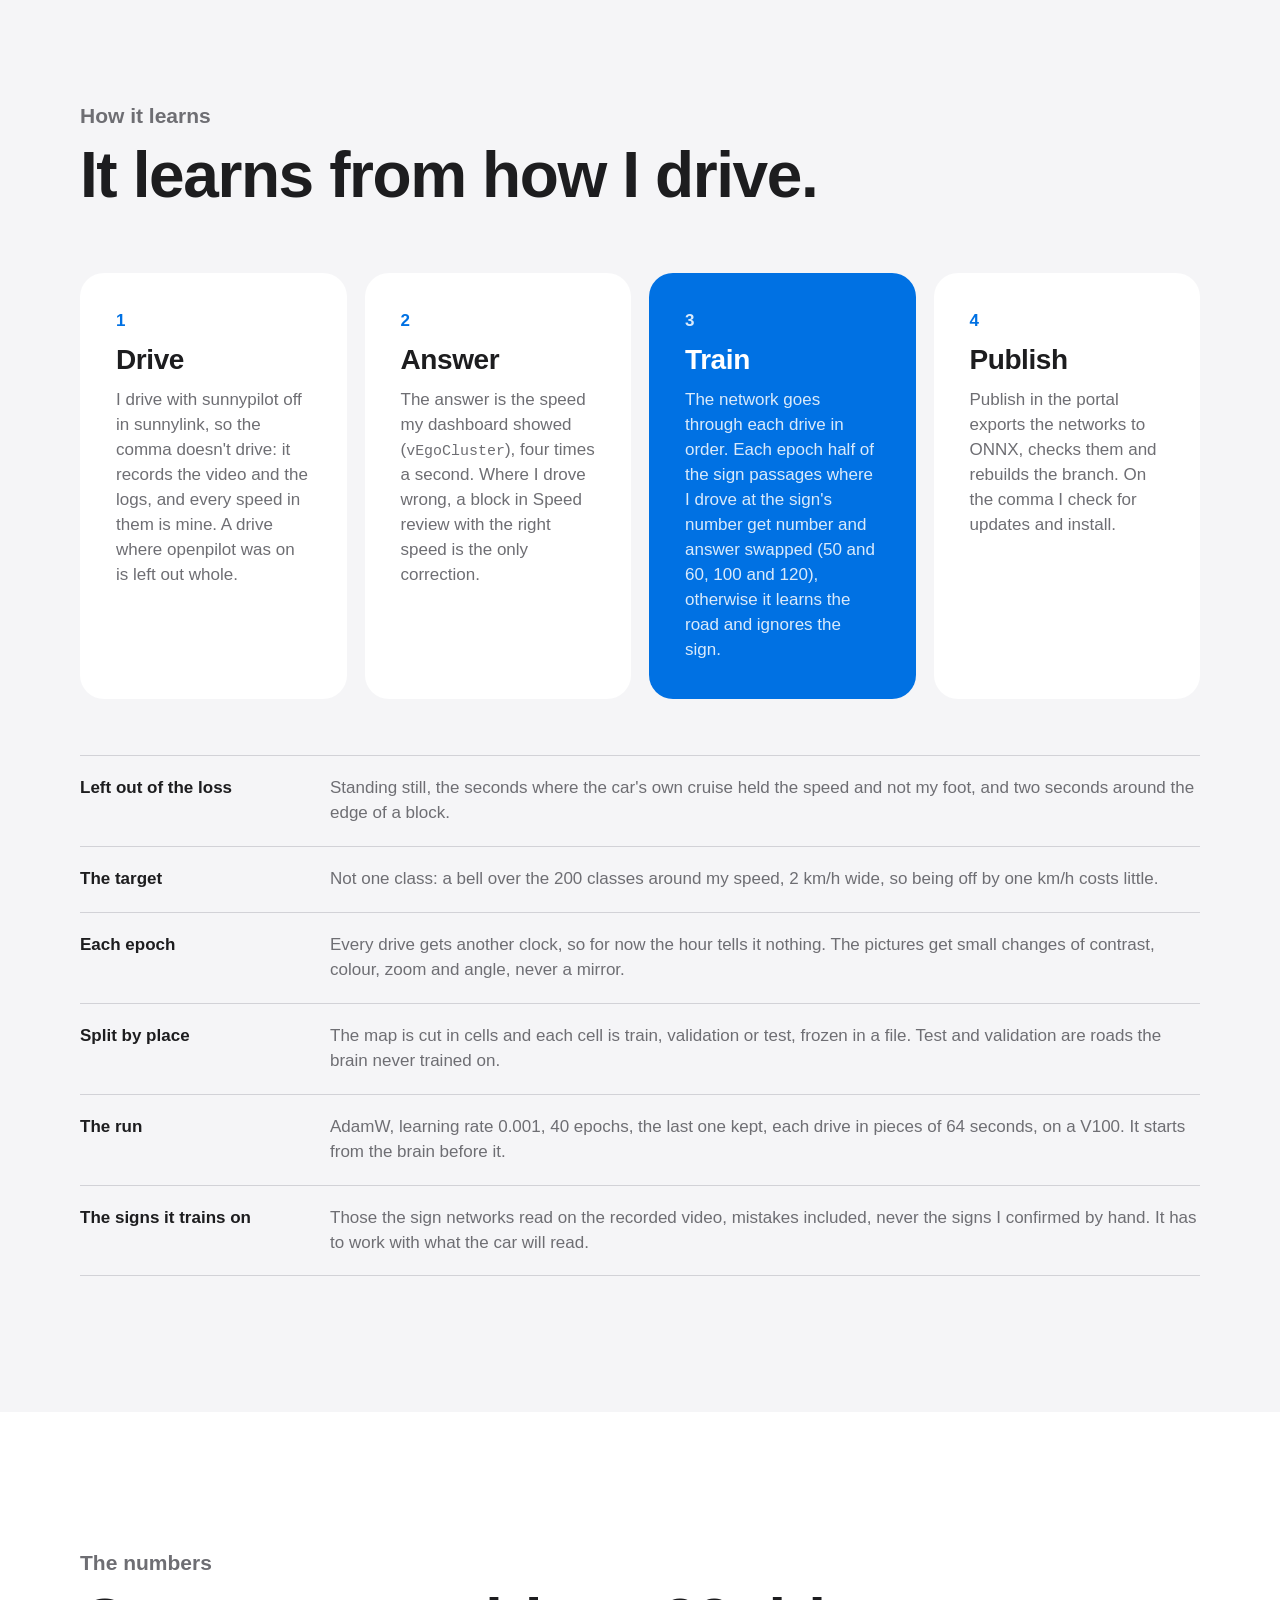
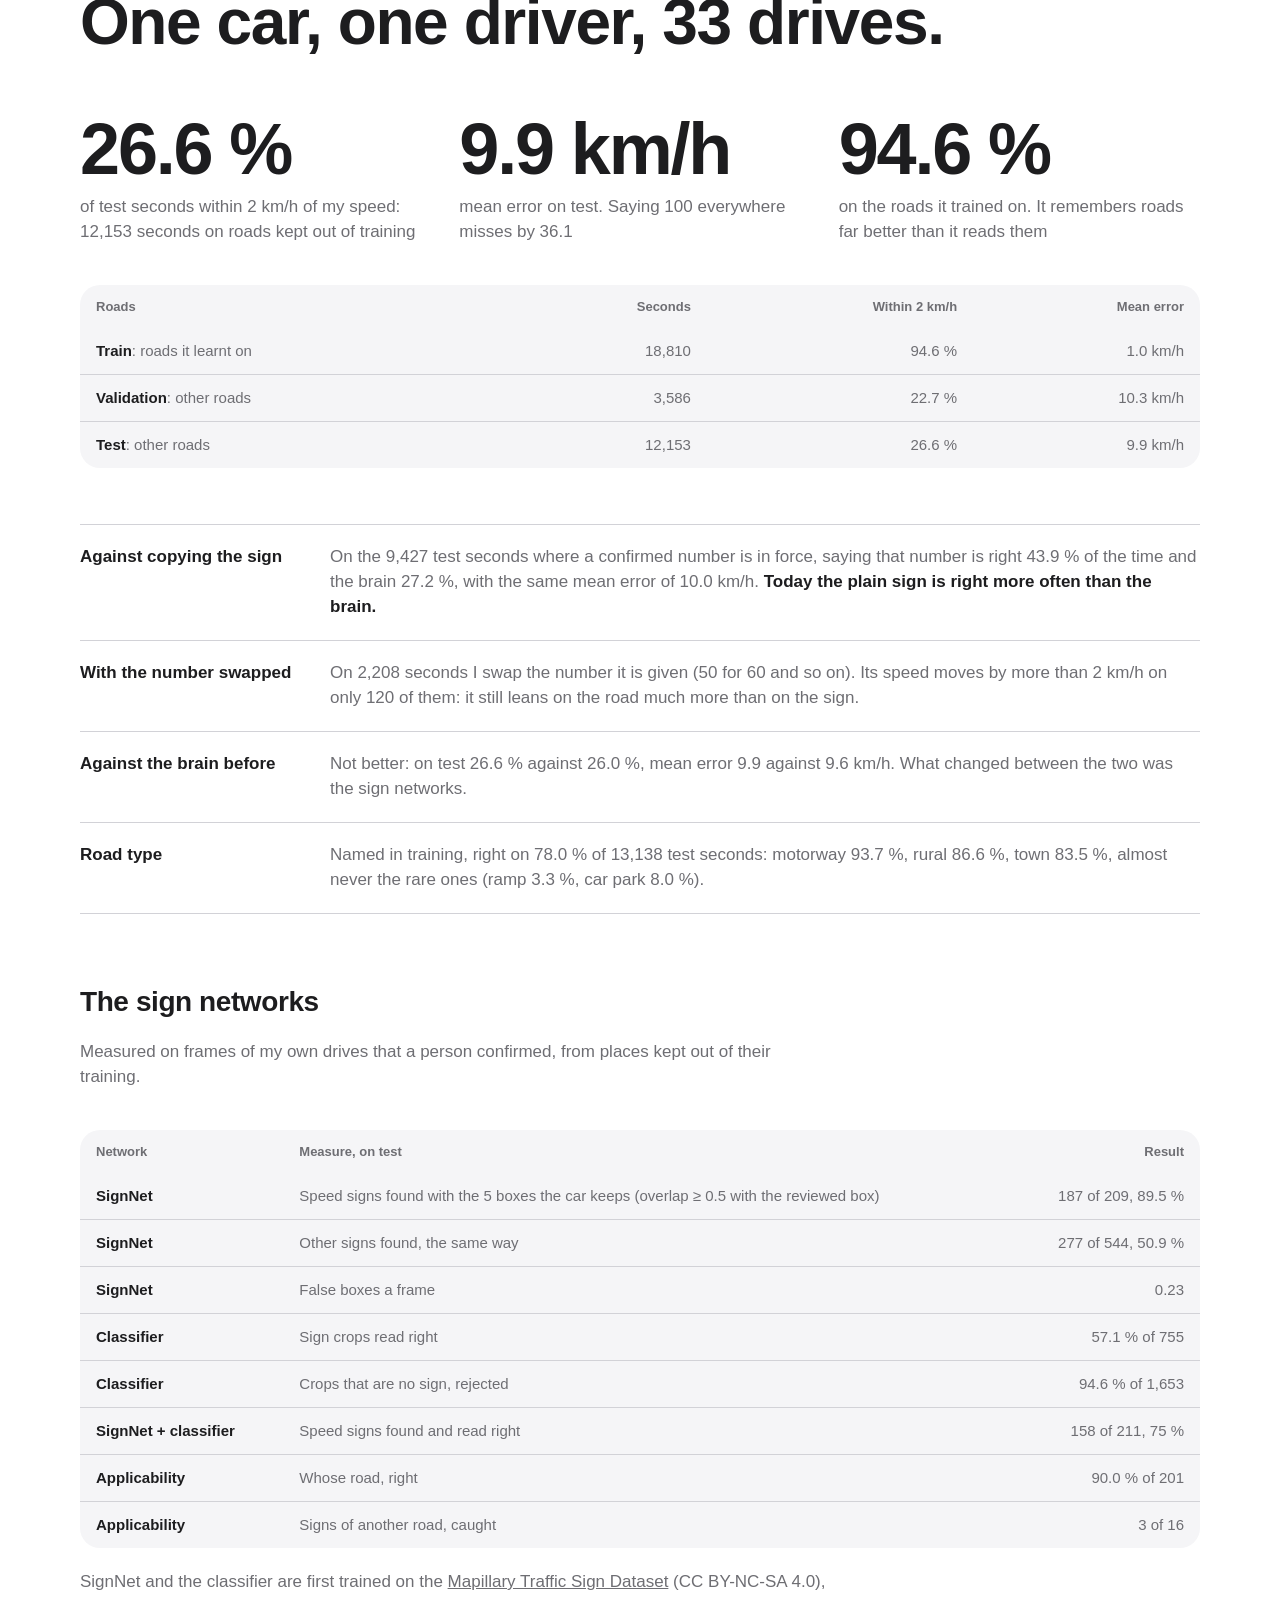
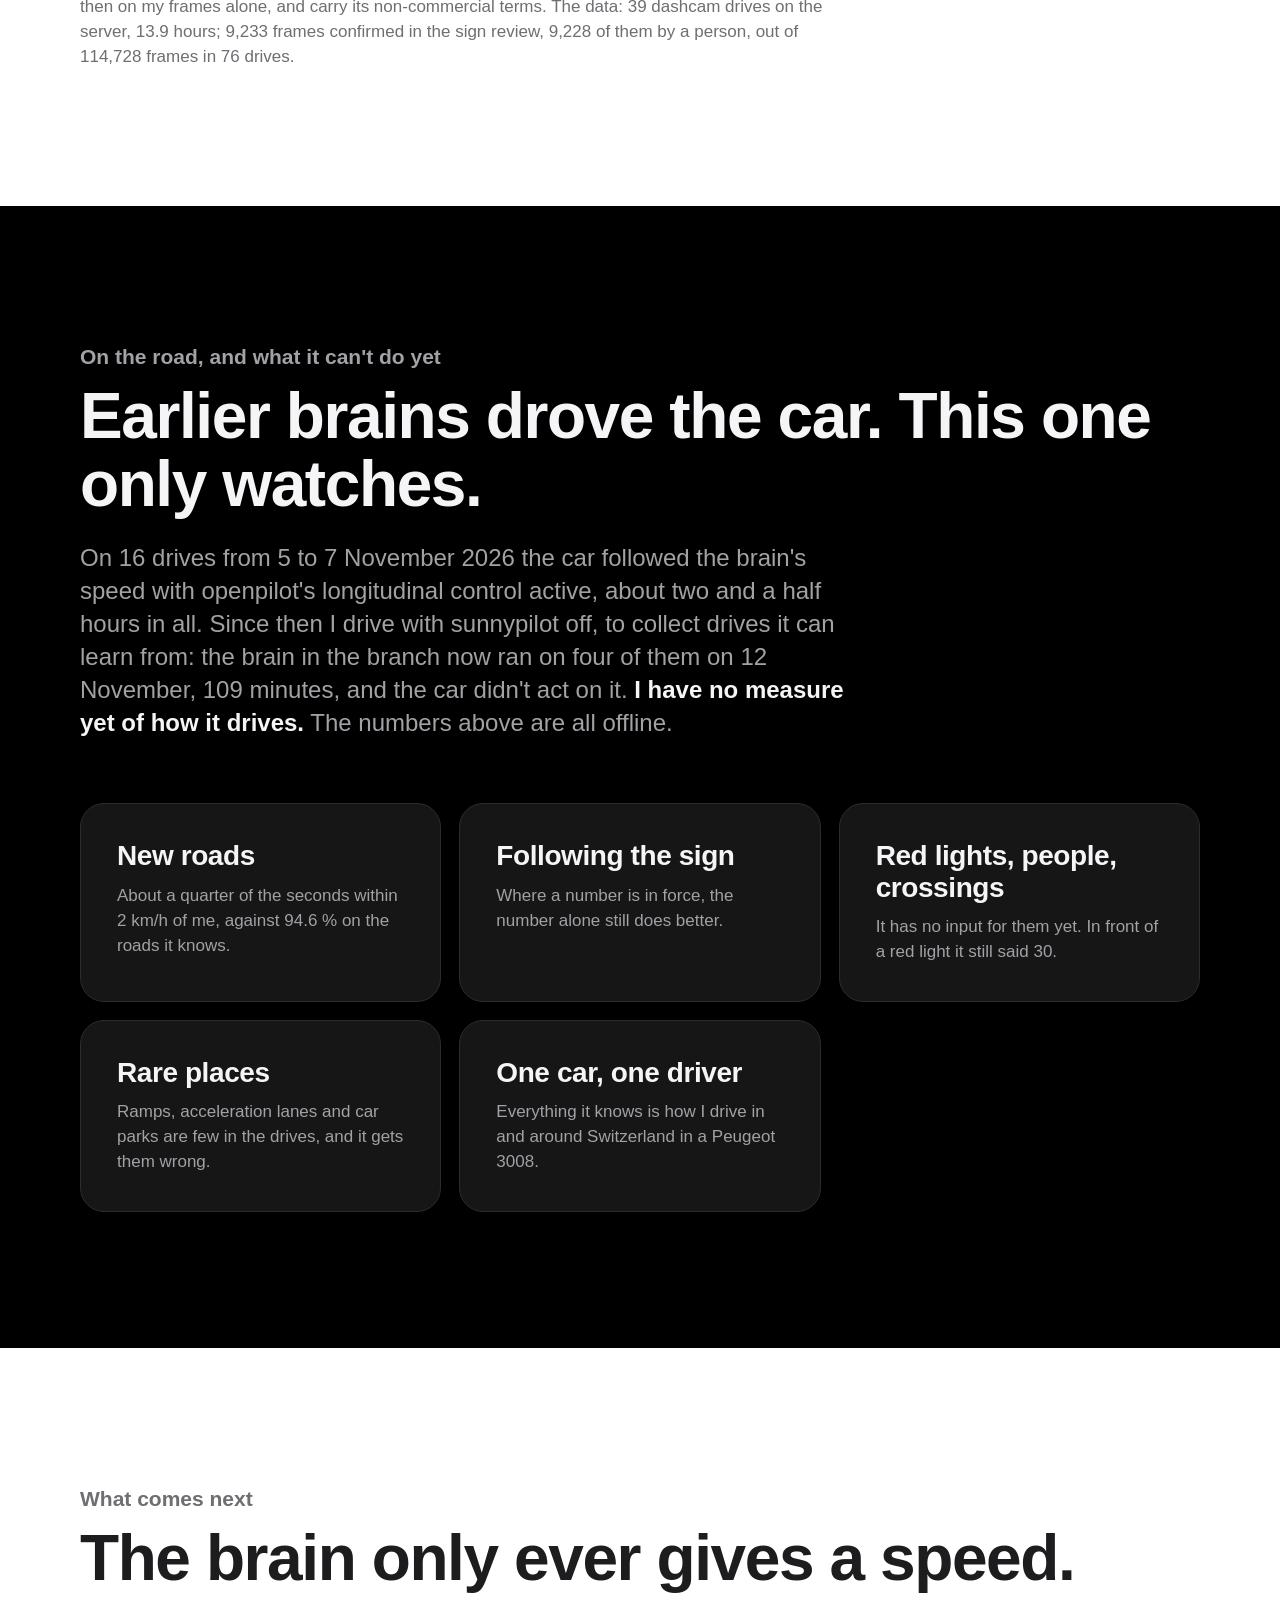
==== commit 737252df: "Smartspeed page: a banner on the 30 that holds only at night, the plate under the sign Co-Authored-B" ====
--- a/docs/smartspeed/index.html
+++ b/docs/smartspeed/index.html
@@ -114,6 +114,18 @@
 .aside{margin-top:clamp(40px,5vw,56px);font-size:clamp(19px,2.3vw,24px);font-weight:600;letter-spacing:-.01em;max-width:36em}
 .aside span{color:var(--mute-dark)}
 
+.banner{margin-top:clamp(40px,6vw,64px);display:grid;grid-template-columns:auto minmax(0,1fr);gap:clamp(28px,5vw,64px);align-items:center;
+  background:radial-gradient(70% 90% at 0% 50%,rgba(176,38,212,.3),transparent 70%),#000;color:#f5f5f7;border-radius:28px;padding:clamp(30px,4.6vw,56px)}
+.banner h3{font-size:clamp(30px,4.4vw,48px);line-height:1.08;font-weight:700;letter-spacing:-.02em;margin-bottom:16px}
+.banner p{color:var(--mute-dark);max-width:38em}
+.banner p+p{margin-top:12px}
+.banner .tag{font-weight:600;color:var(--green);margin-bottom:8px}
+.banner .where{font-size:15px;border-top:1px solid var(--line-dark);padding-top:14px;margin-top:18px}
+.banner b{color:#f5f5f7;font-weight:600}
+.sign{display:grid;justify-items:center;gap:10px}
+.sign .disc{width:150px;height:150px;border-radius:50%;background:#fff;border:16px solid #e30613;display:grid;place-content:center;
+  color:#000;font-size:64px;font-weight:700;letter-spacing:-.03em}
+.sign .plate{background:#fff;color:#000;border:3px solid #000;border-radius:6px;padding:4px 18px;font-size:30px;font-weight:700;white-space:nowrap}
 .modes{display:flex;flex-wrap:wrap;gap:8px;margin-top:clamp(36px,5vw,52px)}
 .modes span{background:#fff;border-radius:999px;padding:11px 20px;font-weight:500;color:var(--mute)}
 .modes .on{background:#000;color:var(--green);font-weight:700}
@@ -206,7 +218,7 @@
   .brain{width:260px}
 }
 @media (max-width:760px){
-  .cards,.two,.steps,.pair,.numbers,.links{grid-template-columns:minmax(0,1fr)}
+  .cards,.two,.steps,.pair,.numbers,.links,.banner{grid-template-columns:minmax(0,1fr)}
   .facts{grid-template-columns:minmax(0,1fr);gap:20px;text-align:left}
   .bar .opt{display:none}
   .specs div{grid-template-columns:minmax(0,1fr)}
@@ -259,6 +271,16 @@
     <article class="card rise"><h3>A limit with no end sign</h3><p>Motorway roadworks often have none, and one missed end sign once held me at 80 for a whole stretch of motorway.</p></article>
     <article class="card rise"><h3>After a motorway ramp</h3><p>The limit posted on the ramp stops counting on the acceleration lane, and nothing tells you so.</p></article>
     <article class="card rise"><h3>Car parks</h3><p>The limit of the road outside doesn't apply in there, and usually no sign gives you another one.</p></article>
+  </div>
+  <div class="banner rise" id="hours">
+    <div class="sign" role="img" aria-label="A round 30 sign with a plate under it that reads 22–6 h"><div class="disc">30</div><div class="plate">22–6 h</div></div>
+    <div>
+      <p class="tag">The plate under the sign</p>
+      <h3>A 30 that holds only at night.</h3>
+      <p>German towns put up 30 limits against noise that hold only at night, with the hours on a plate under the sign. A reader that sees only the 30 brings the car down to 30 at three in the afternoon on a 50 road. One that skips the plate drives 50 through the village at midnight. Other plates say the limit holds only on a wet road.</p>
+      <p>In Smartspeed the classifier reads the sign with its plate as a class of its own, a 30 with hours or an 80 for a wet road. The brain gets the plate, the hours written on it and the local hour, and learns from my drives whether the 30 holds now. No rule in code decides it.</p>
+      <p class="where"><b>Where it stands:</b> the classifier in the car has these classes, from few examples. The brain in the car was trained without plates, so today it doesn't use them. The hours can be read only in the full-resolution recording.</p>
+    </div>
   </div>
 </div></section>
 
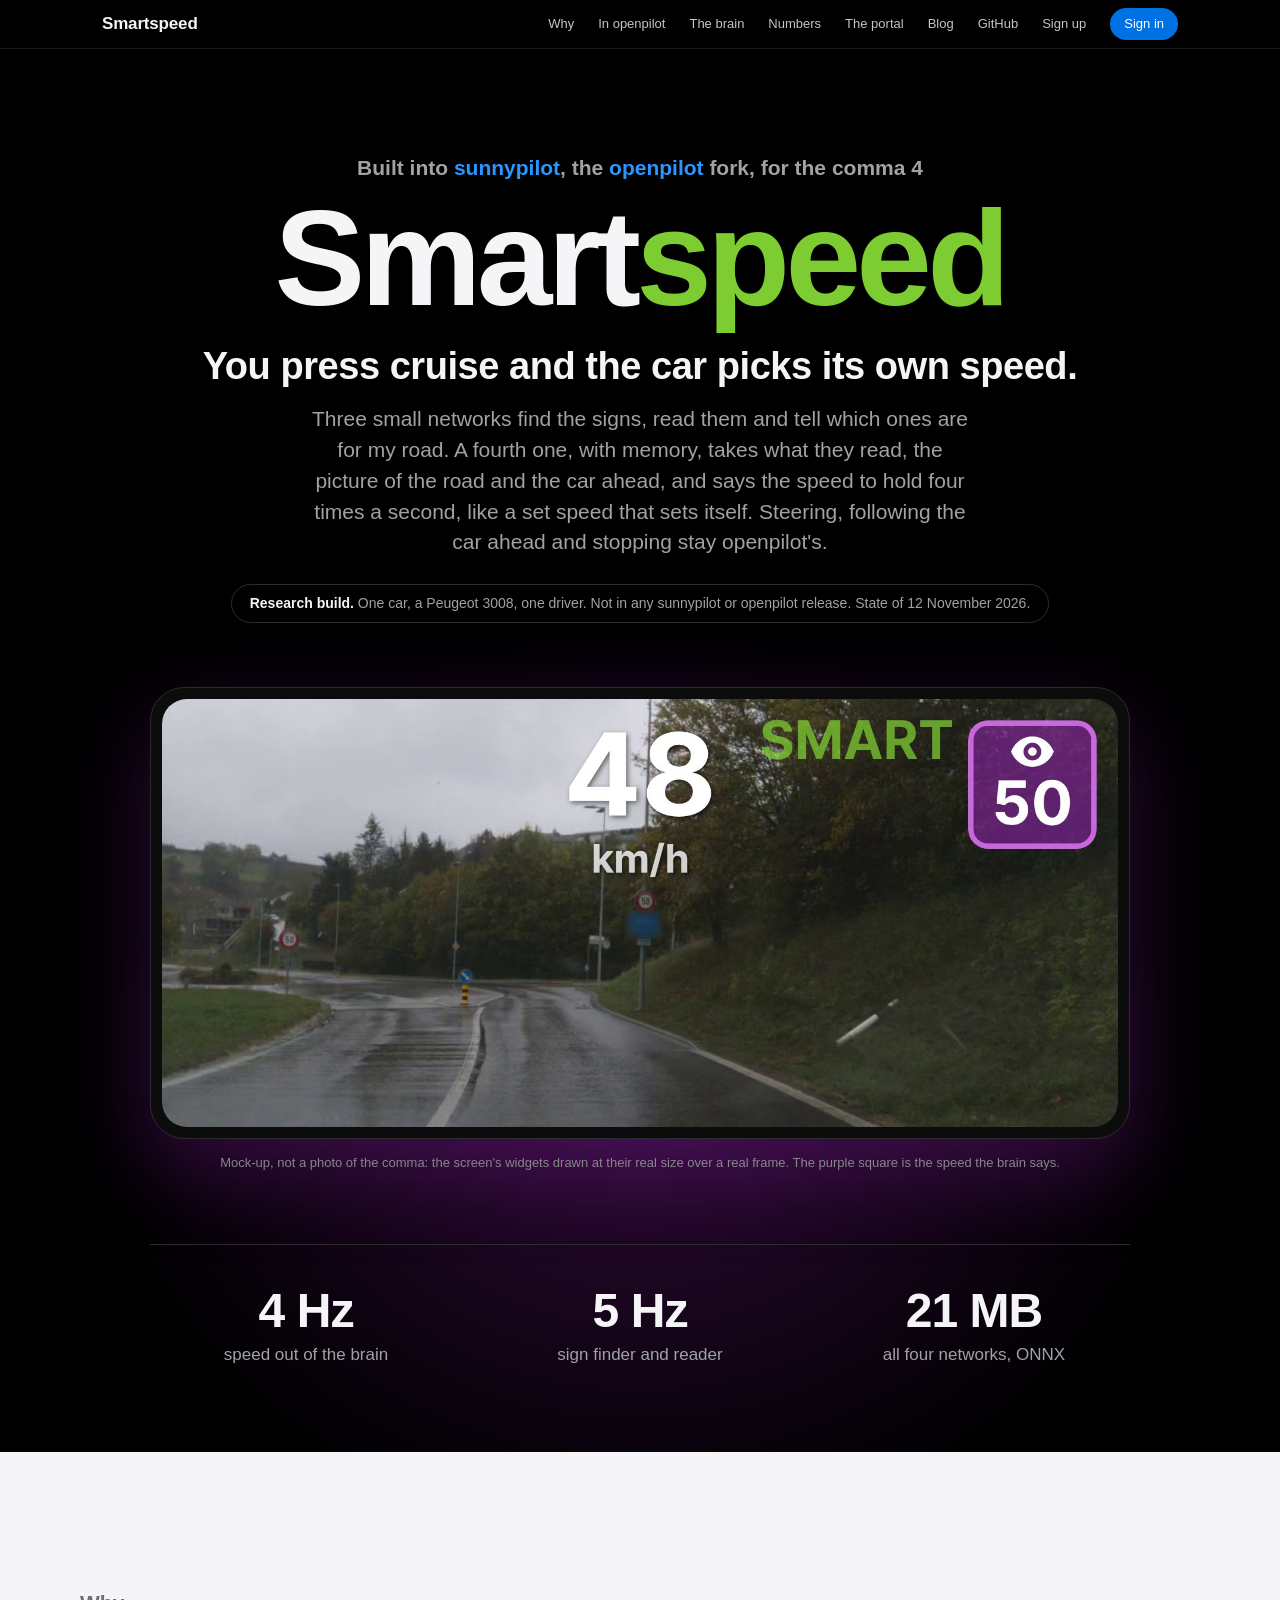
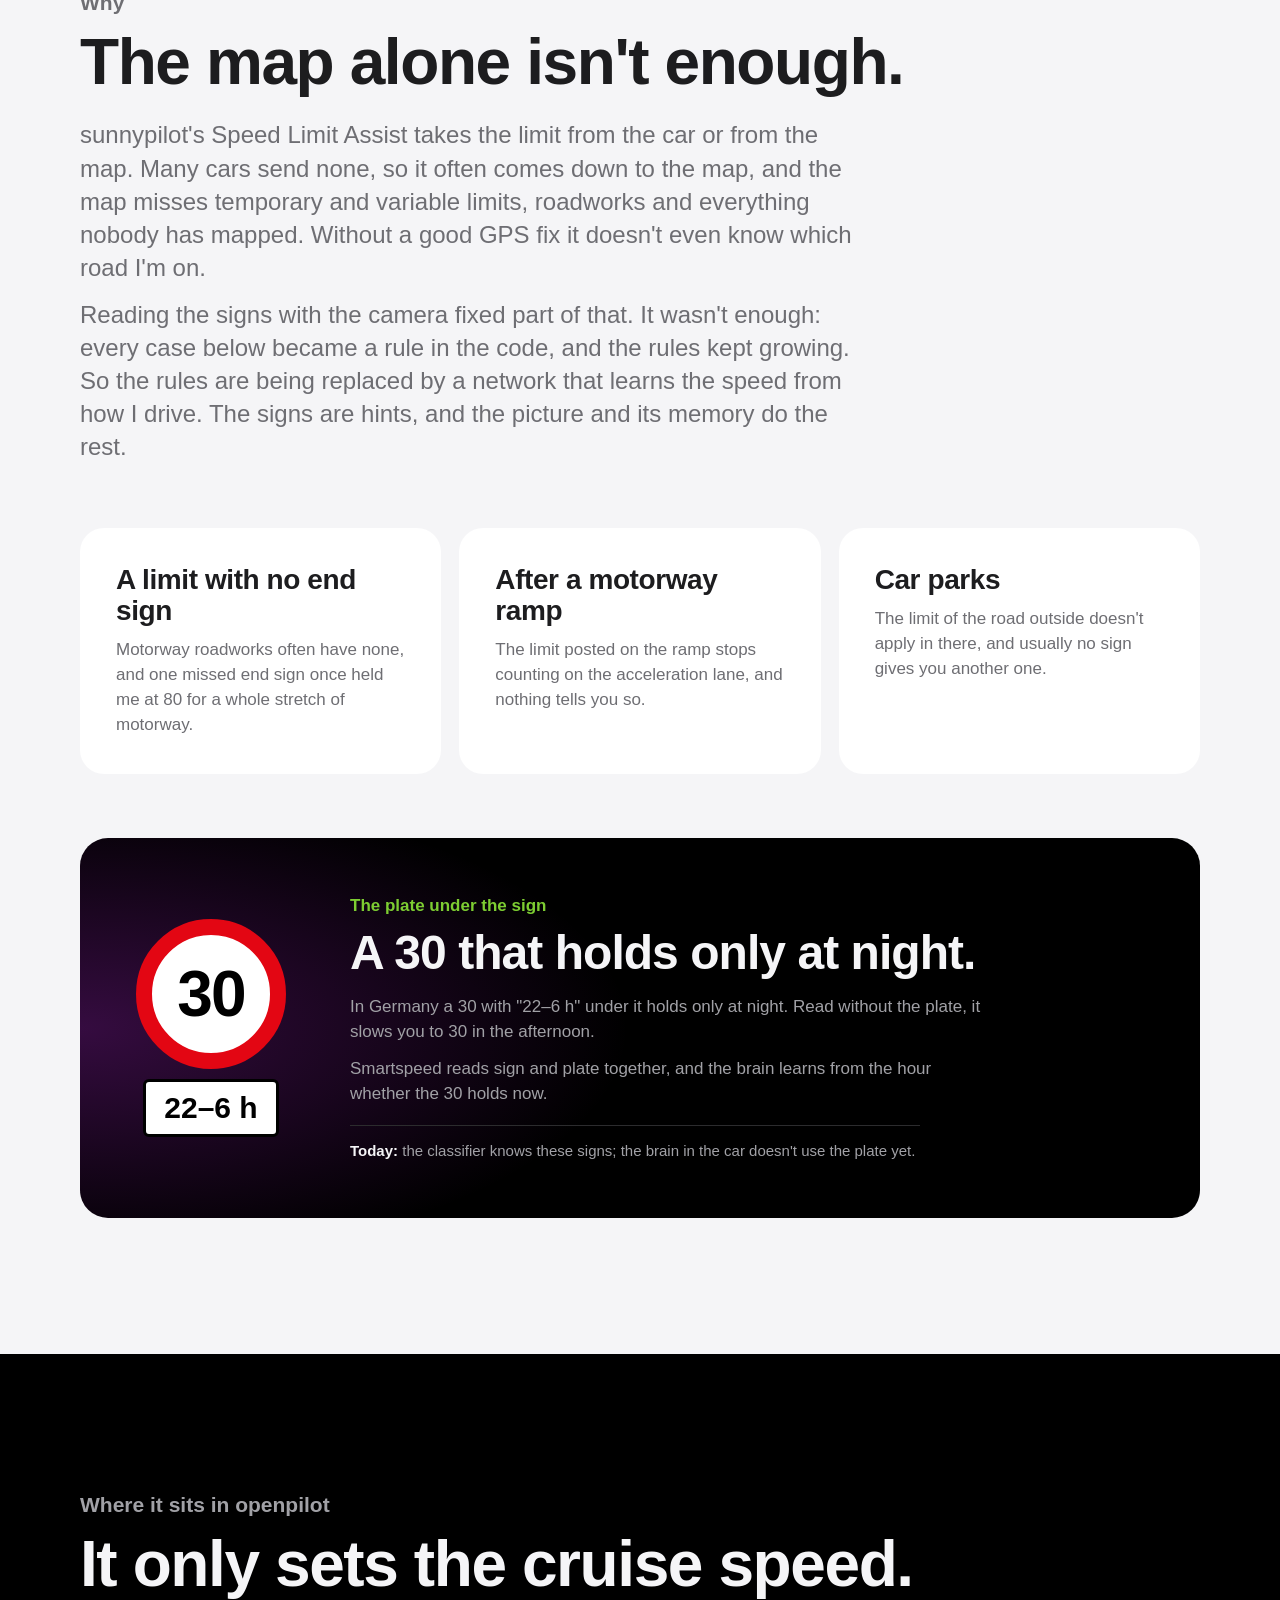
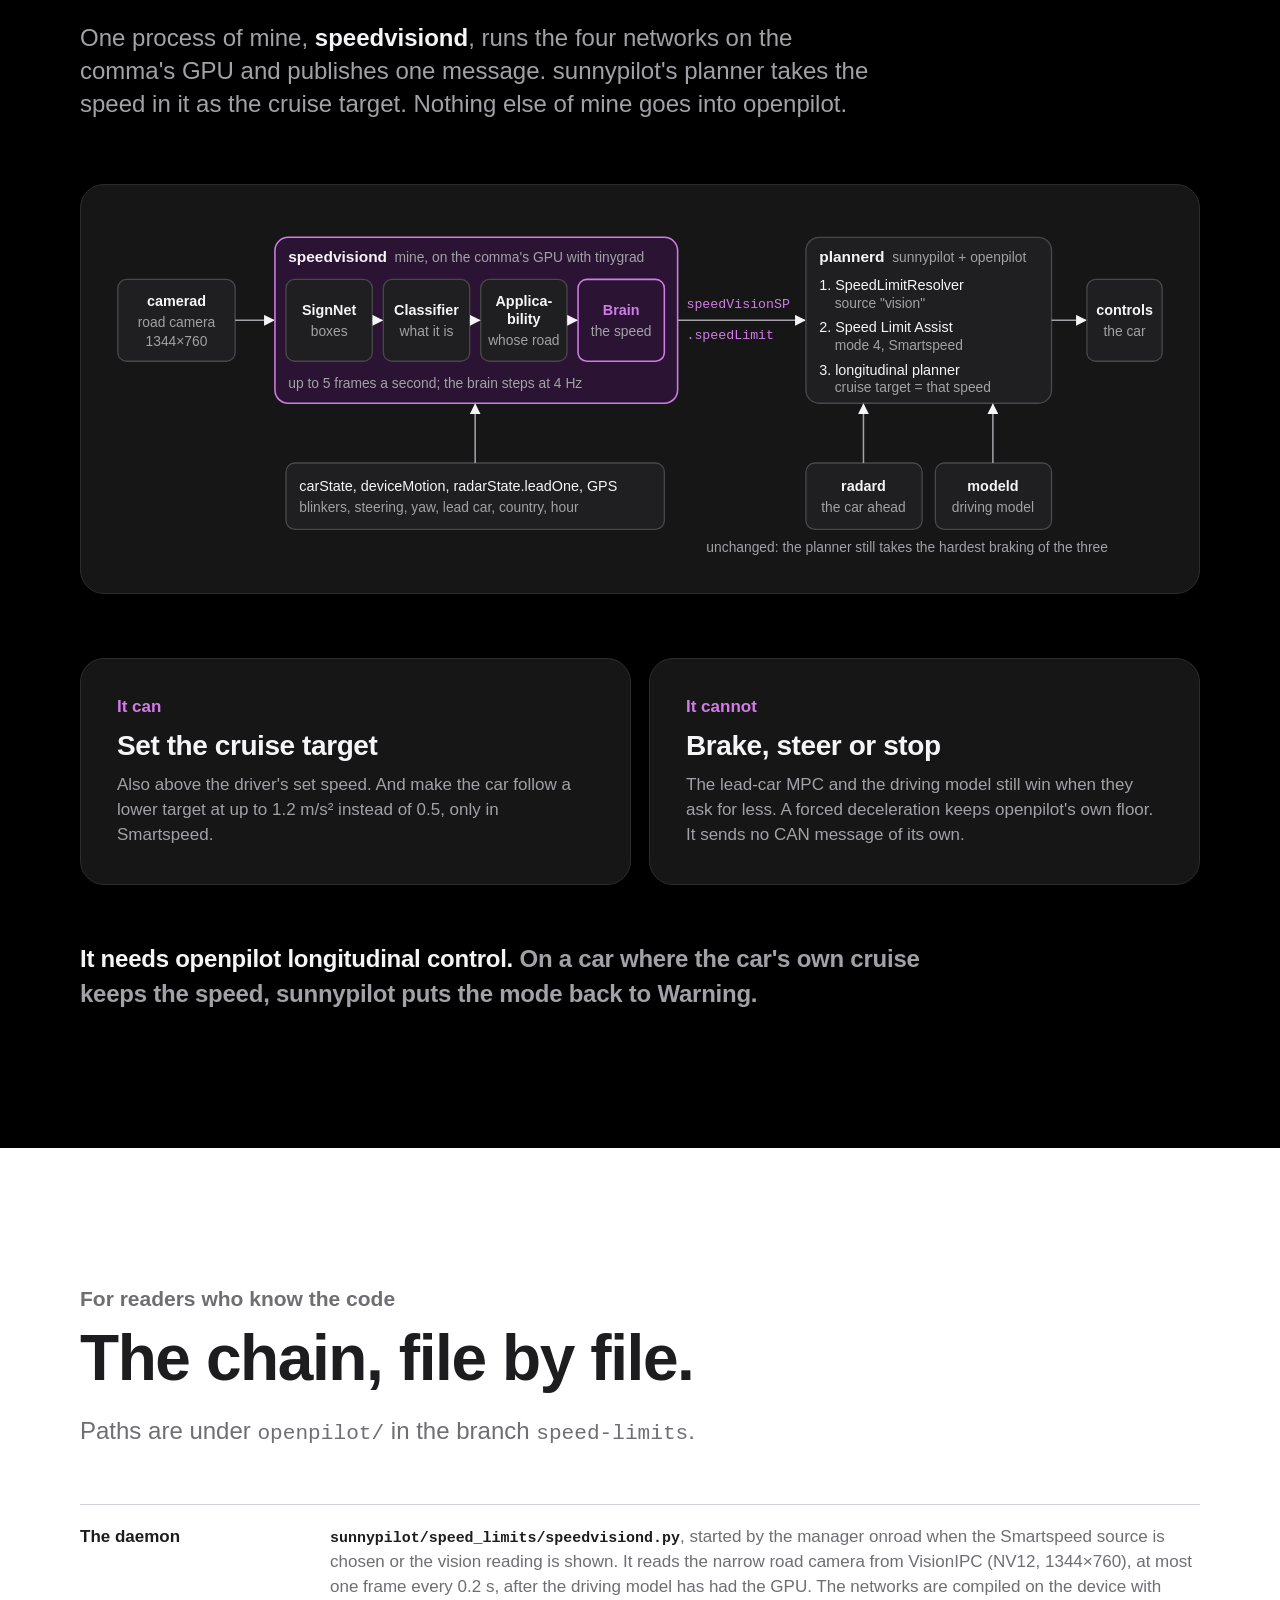
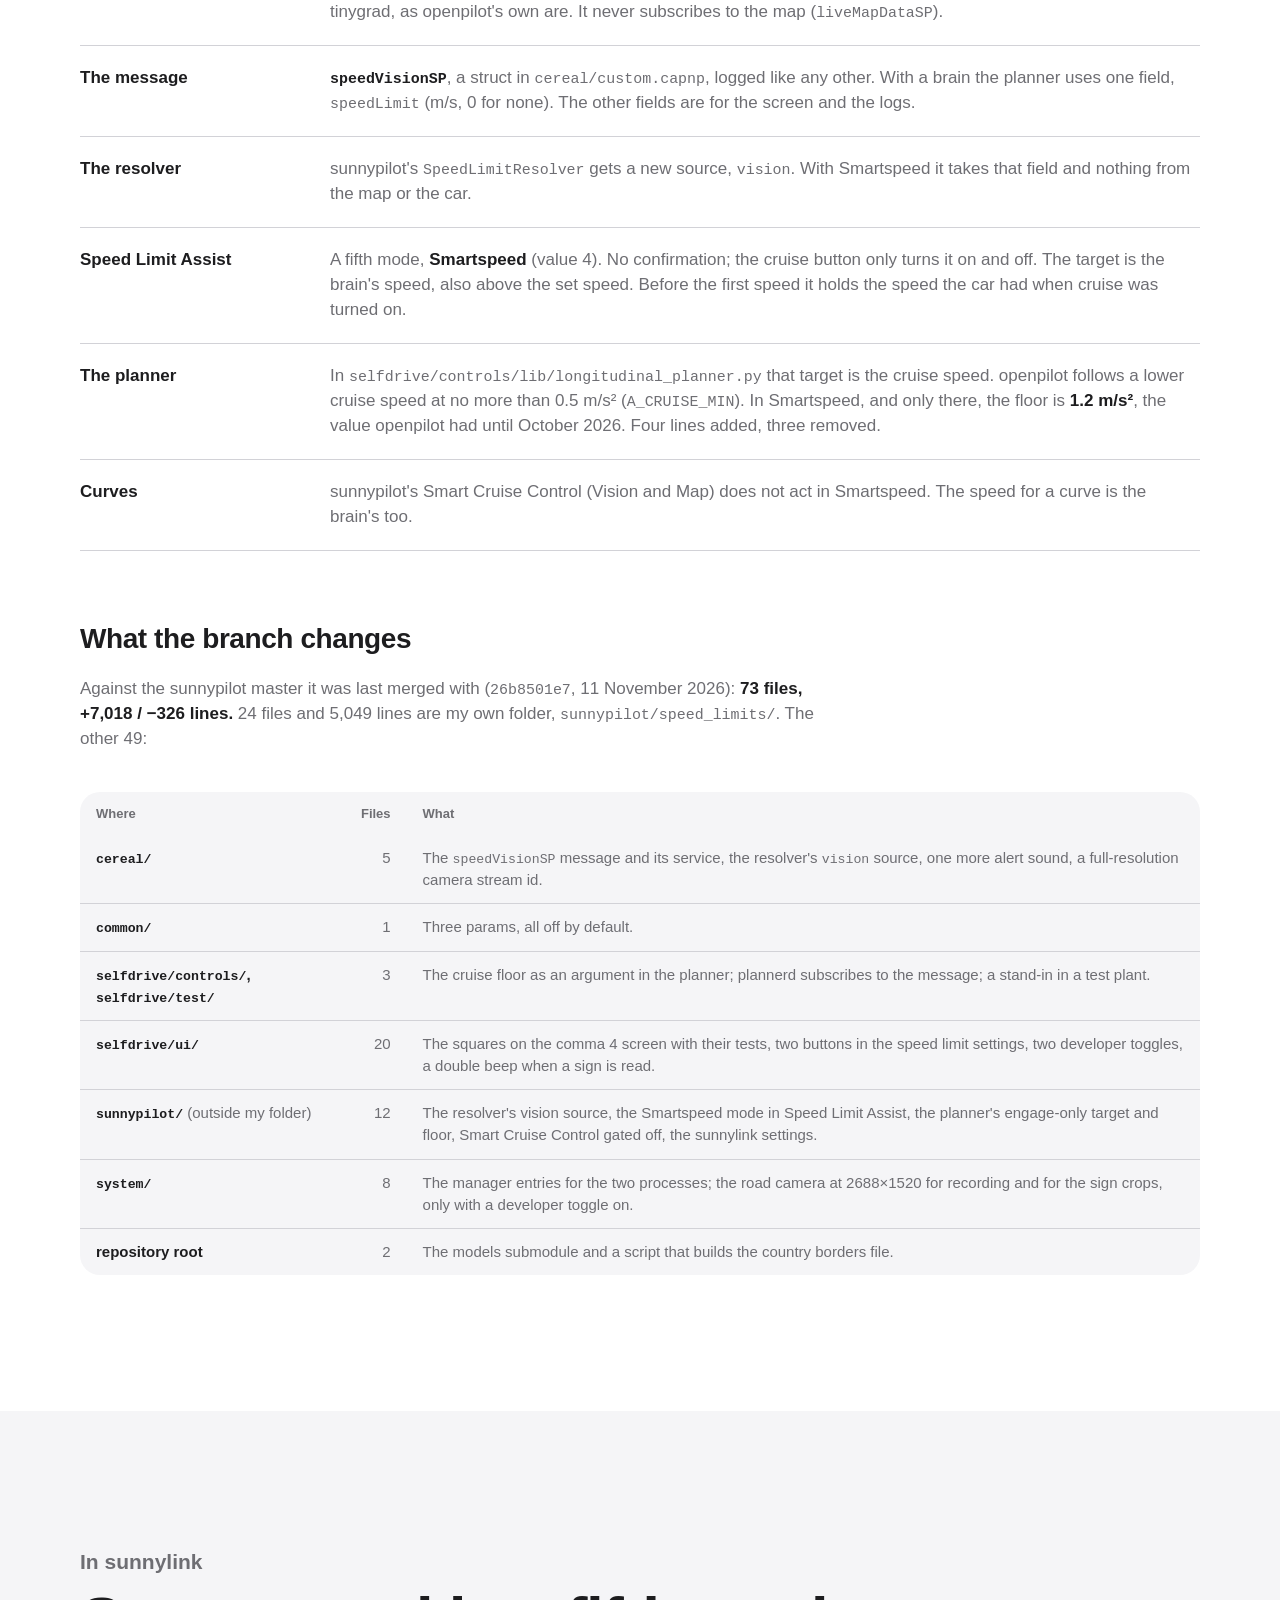
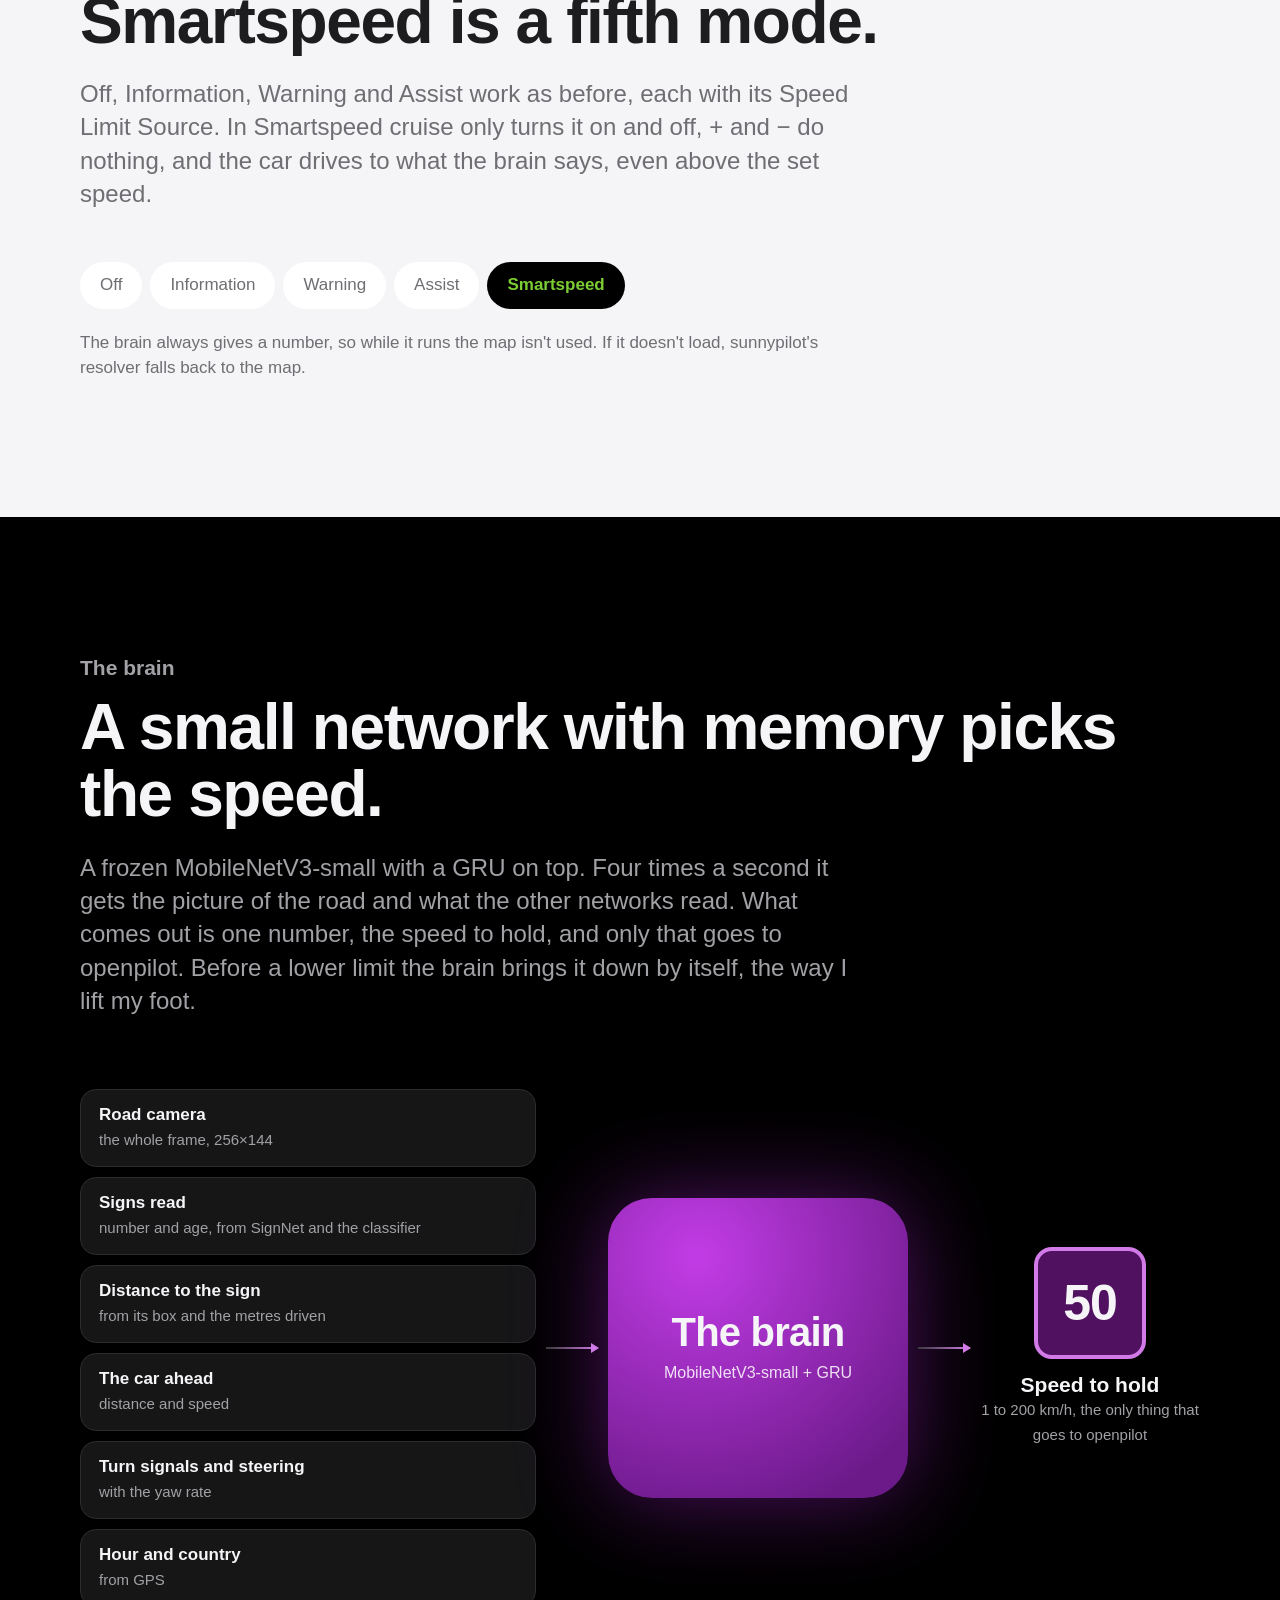
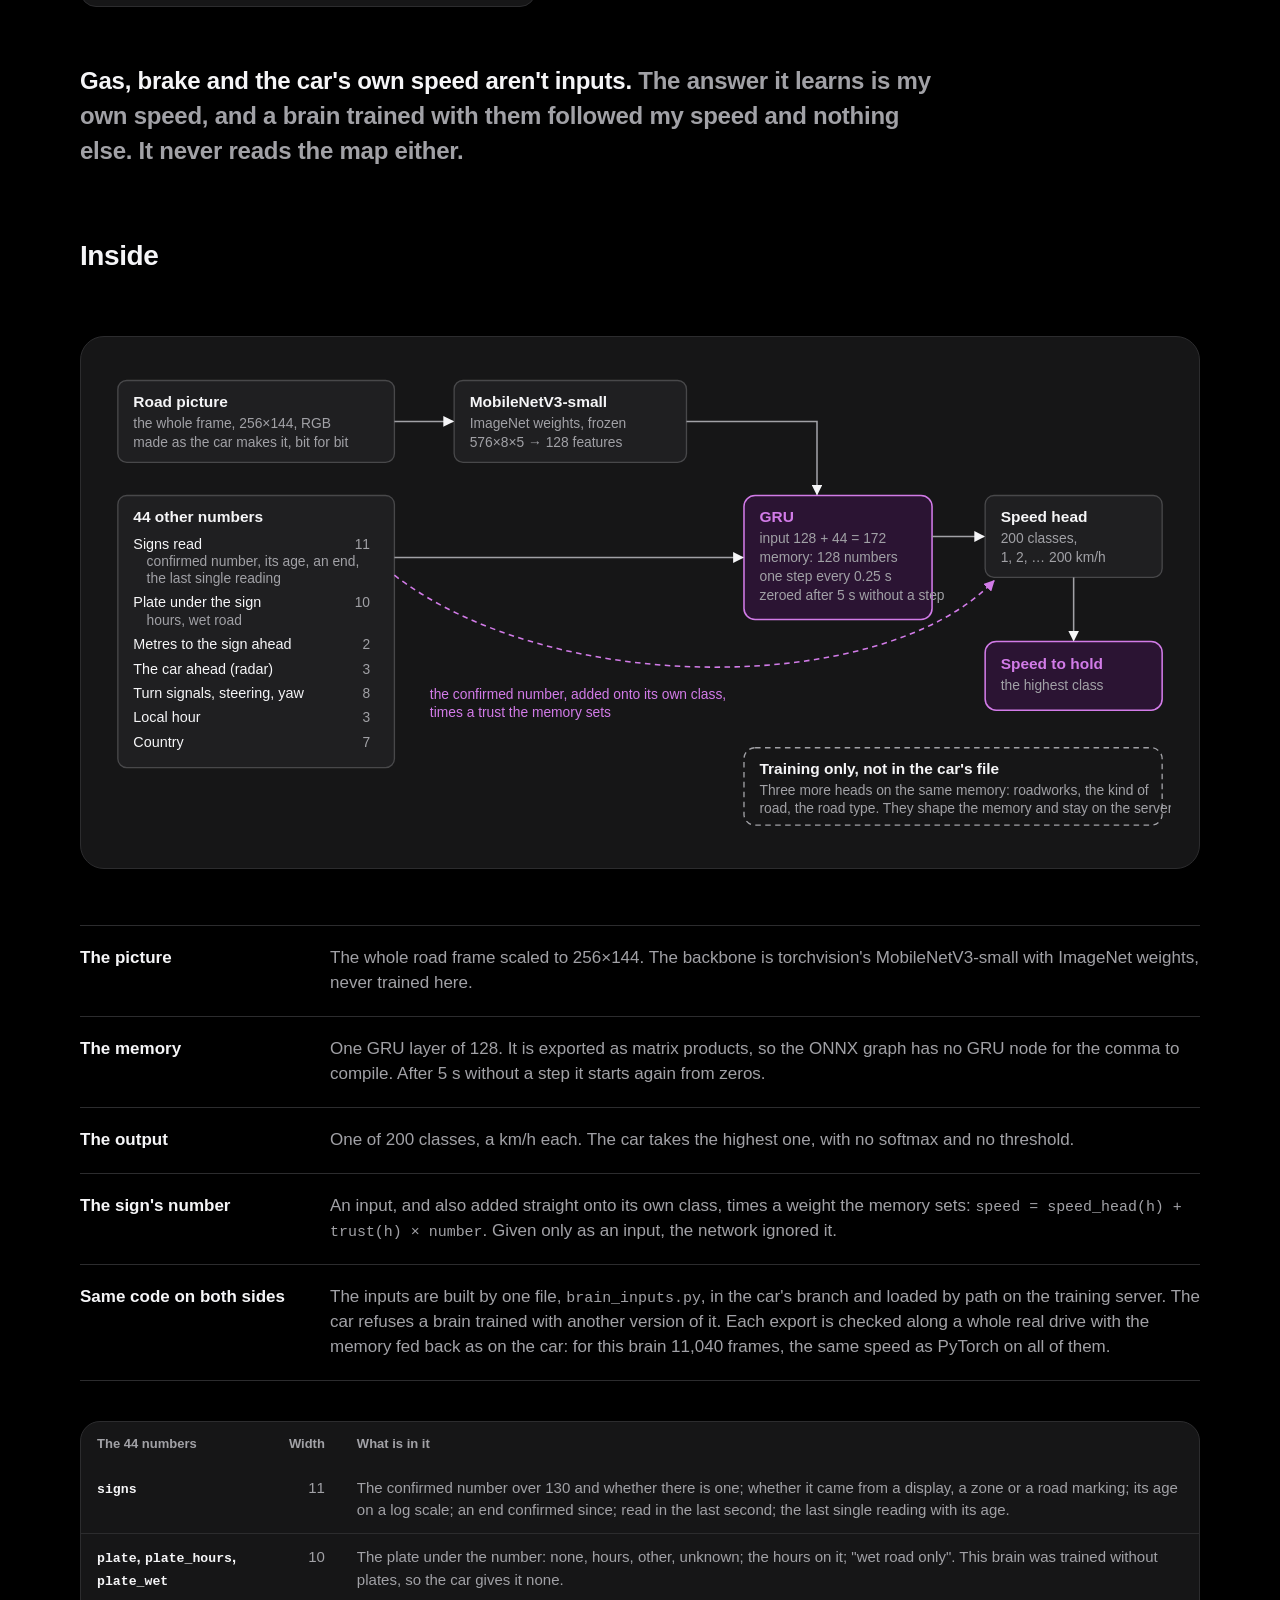
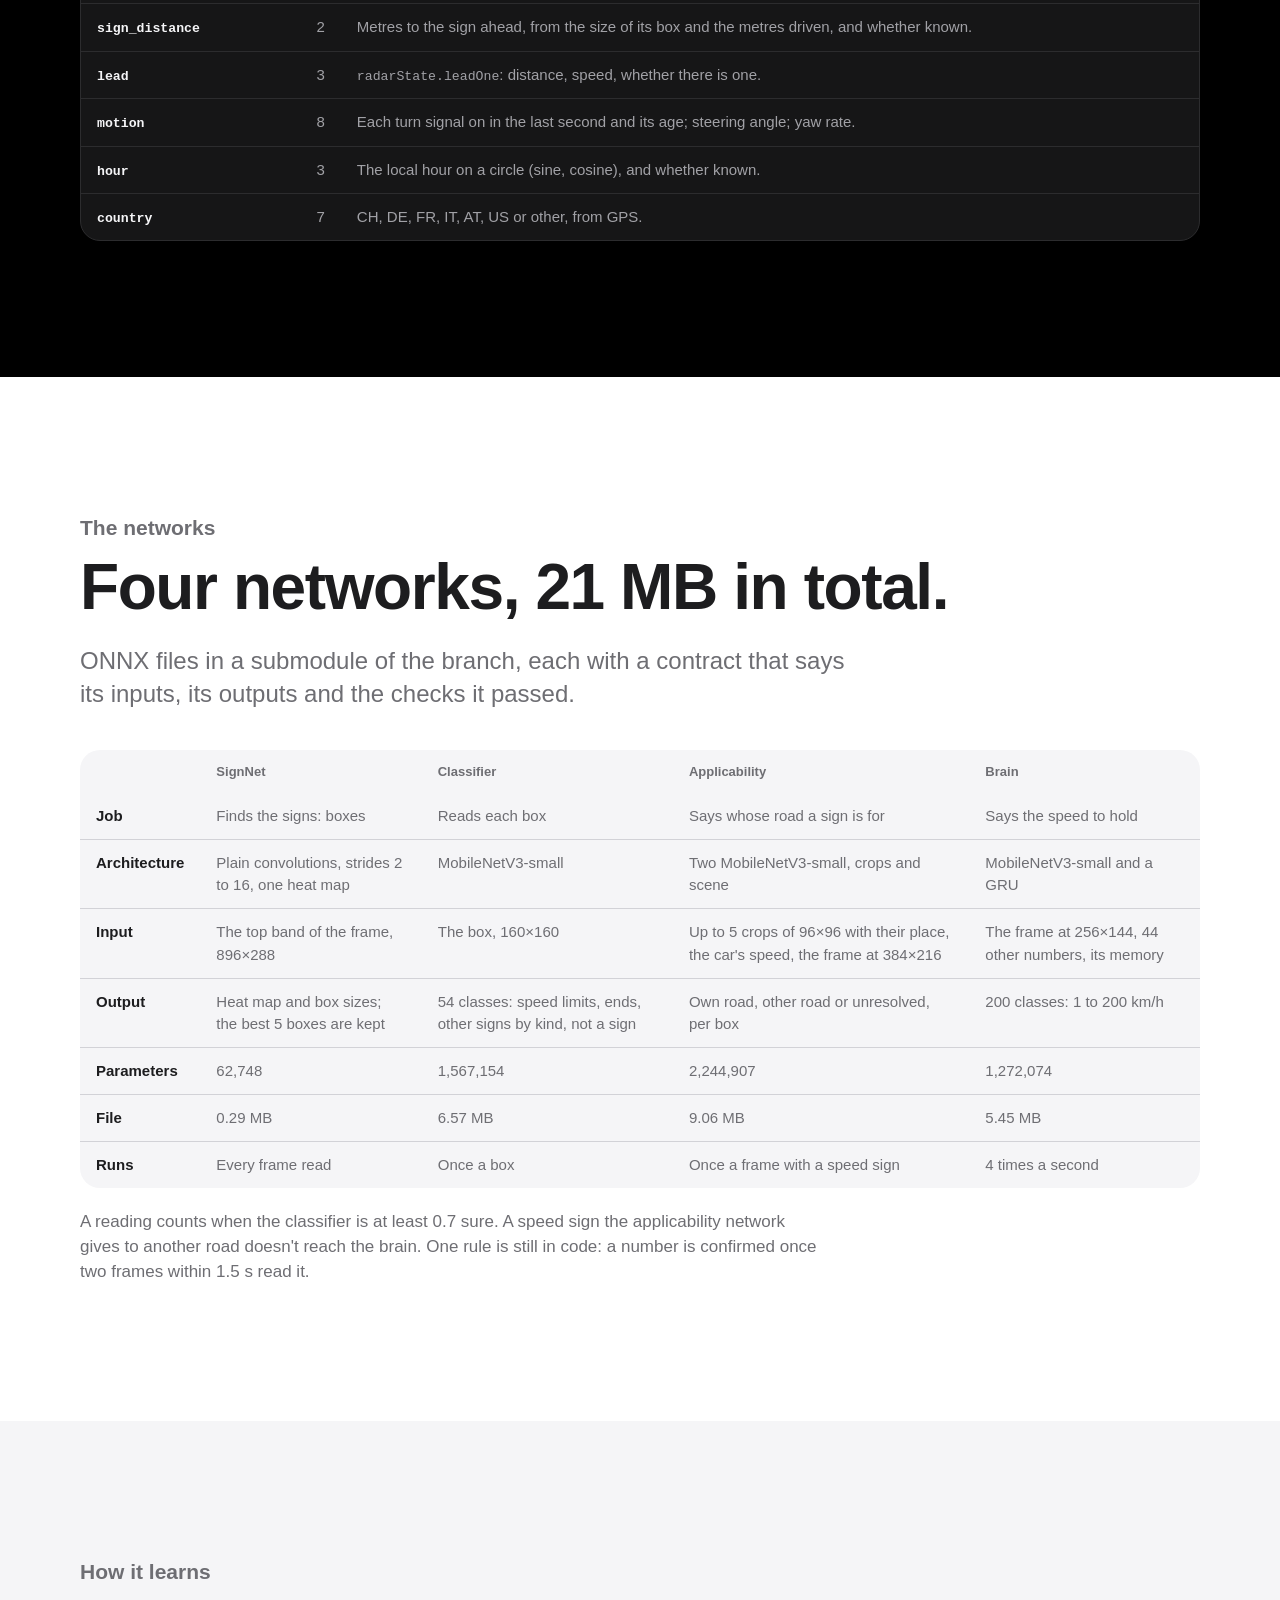
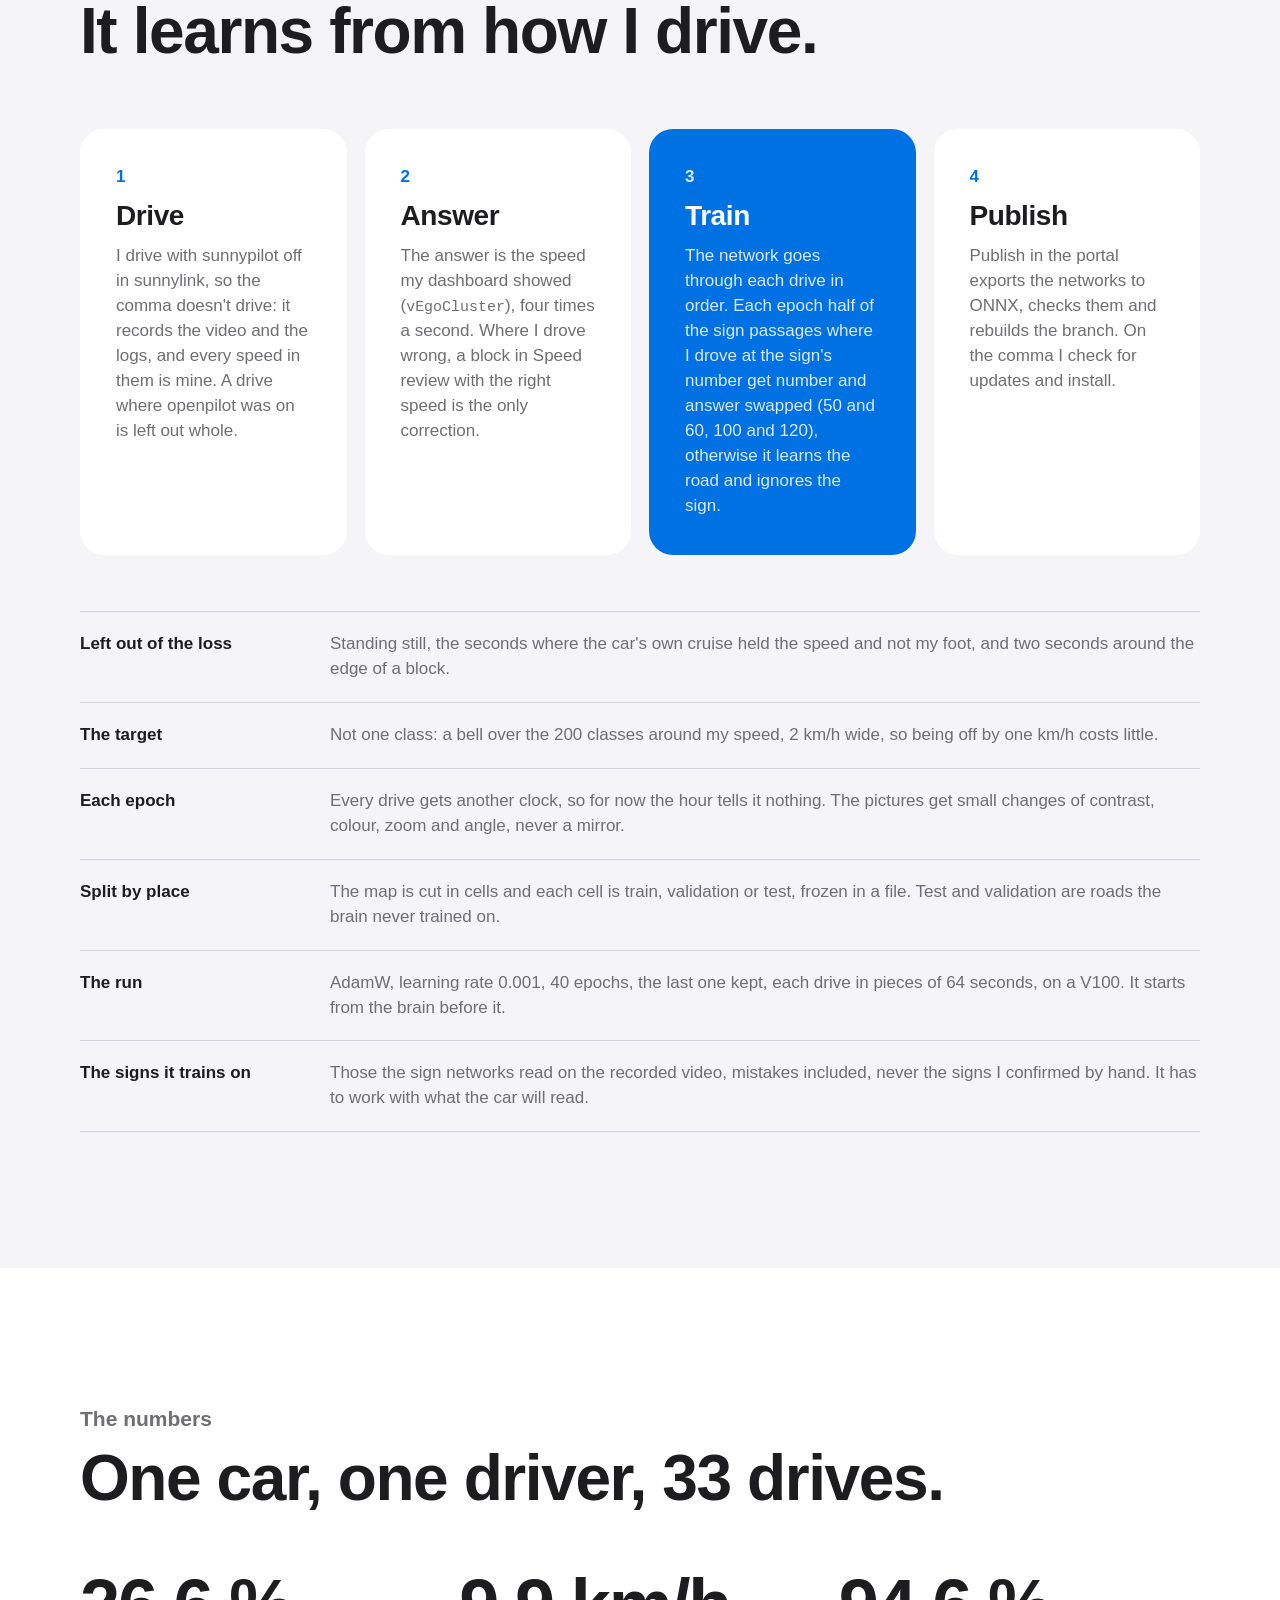
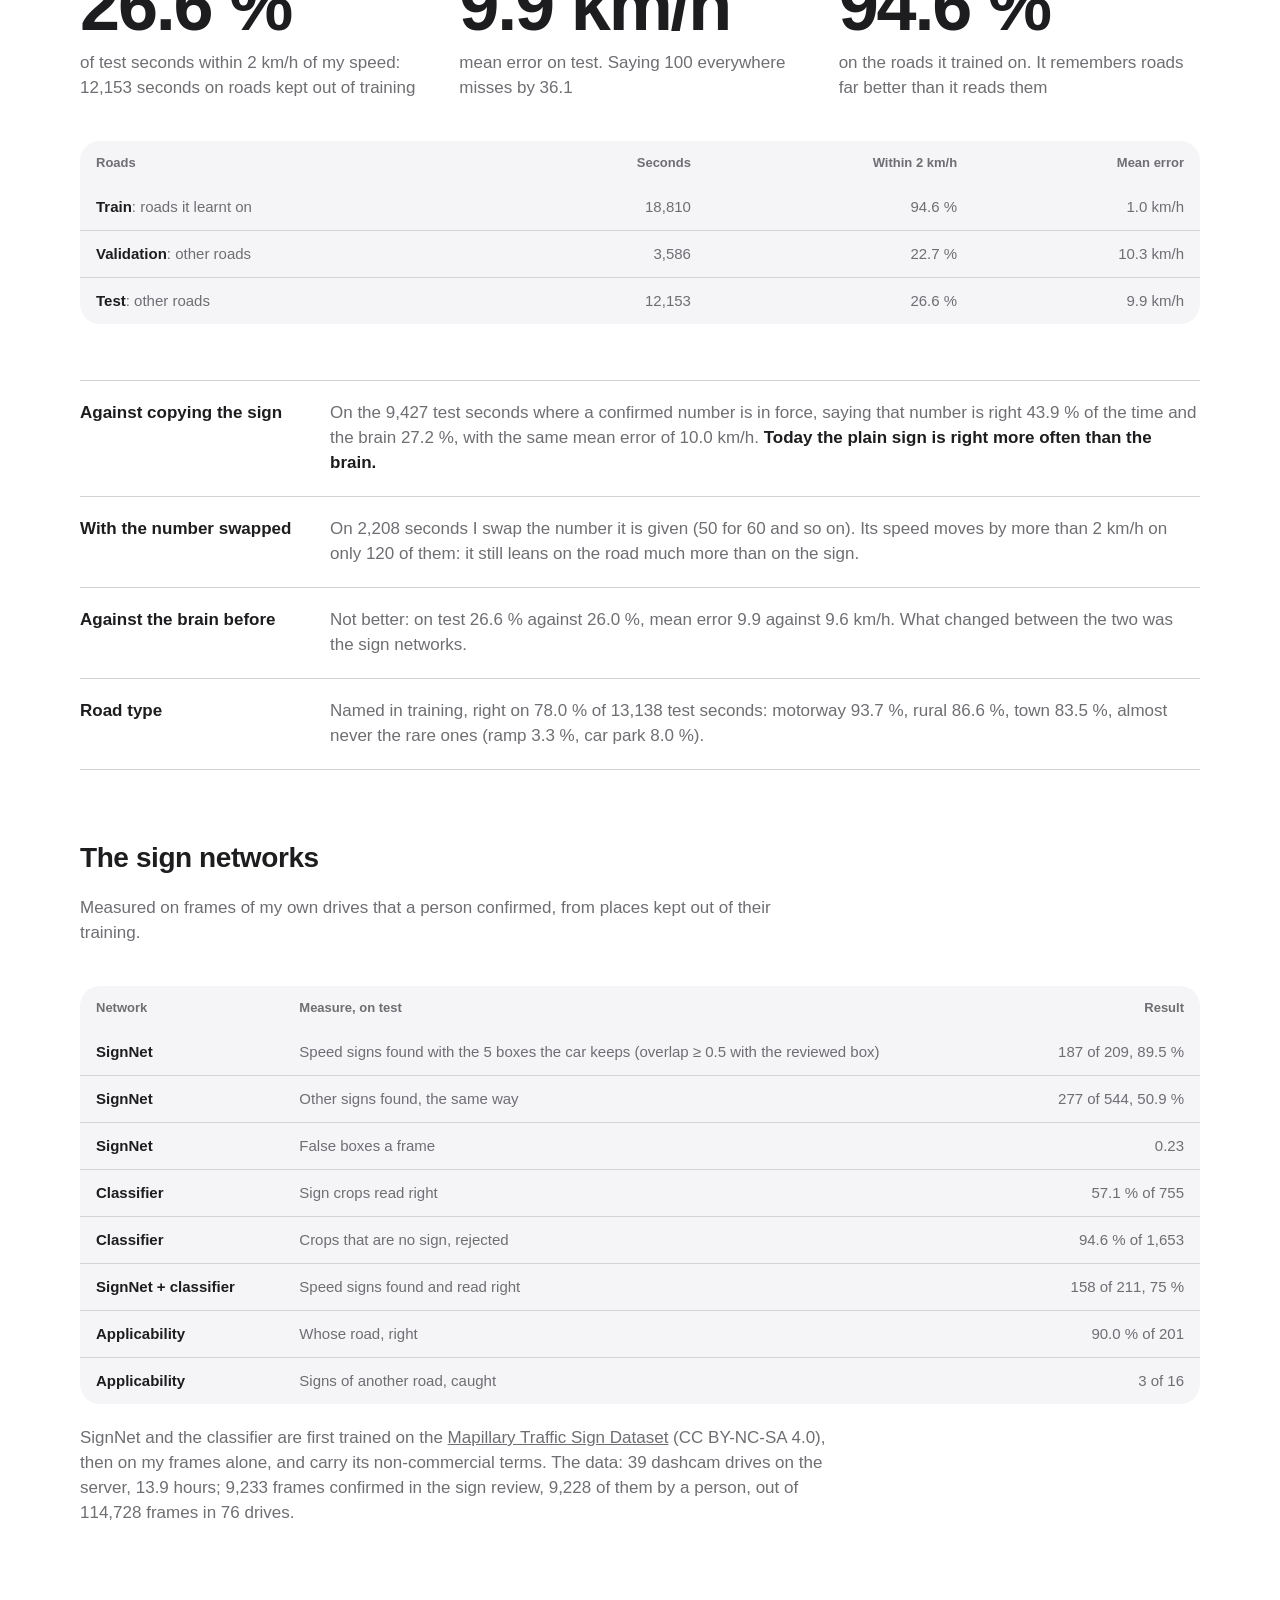
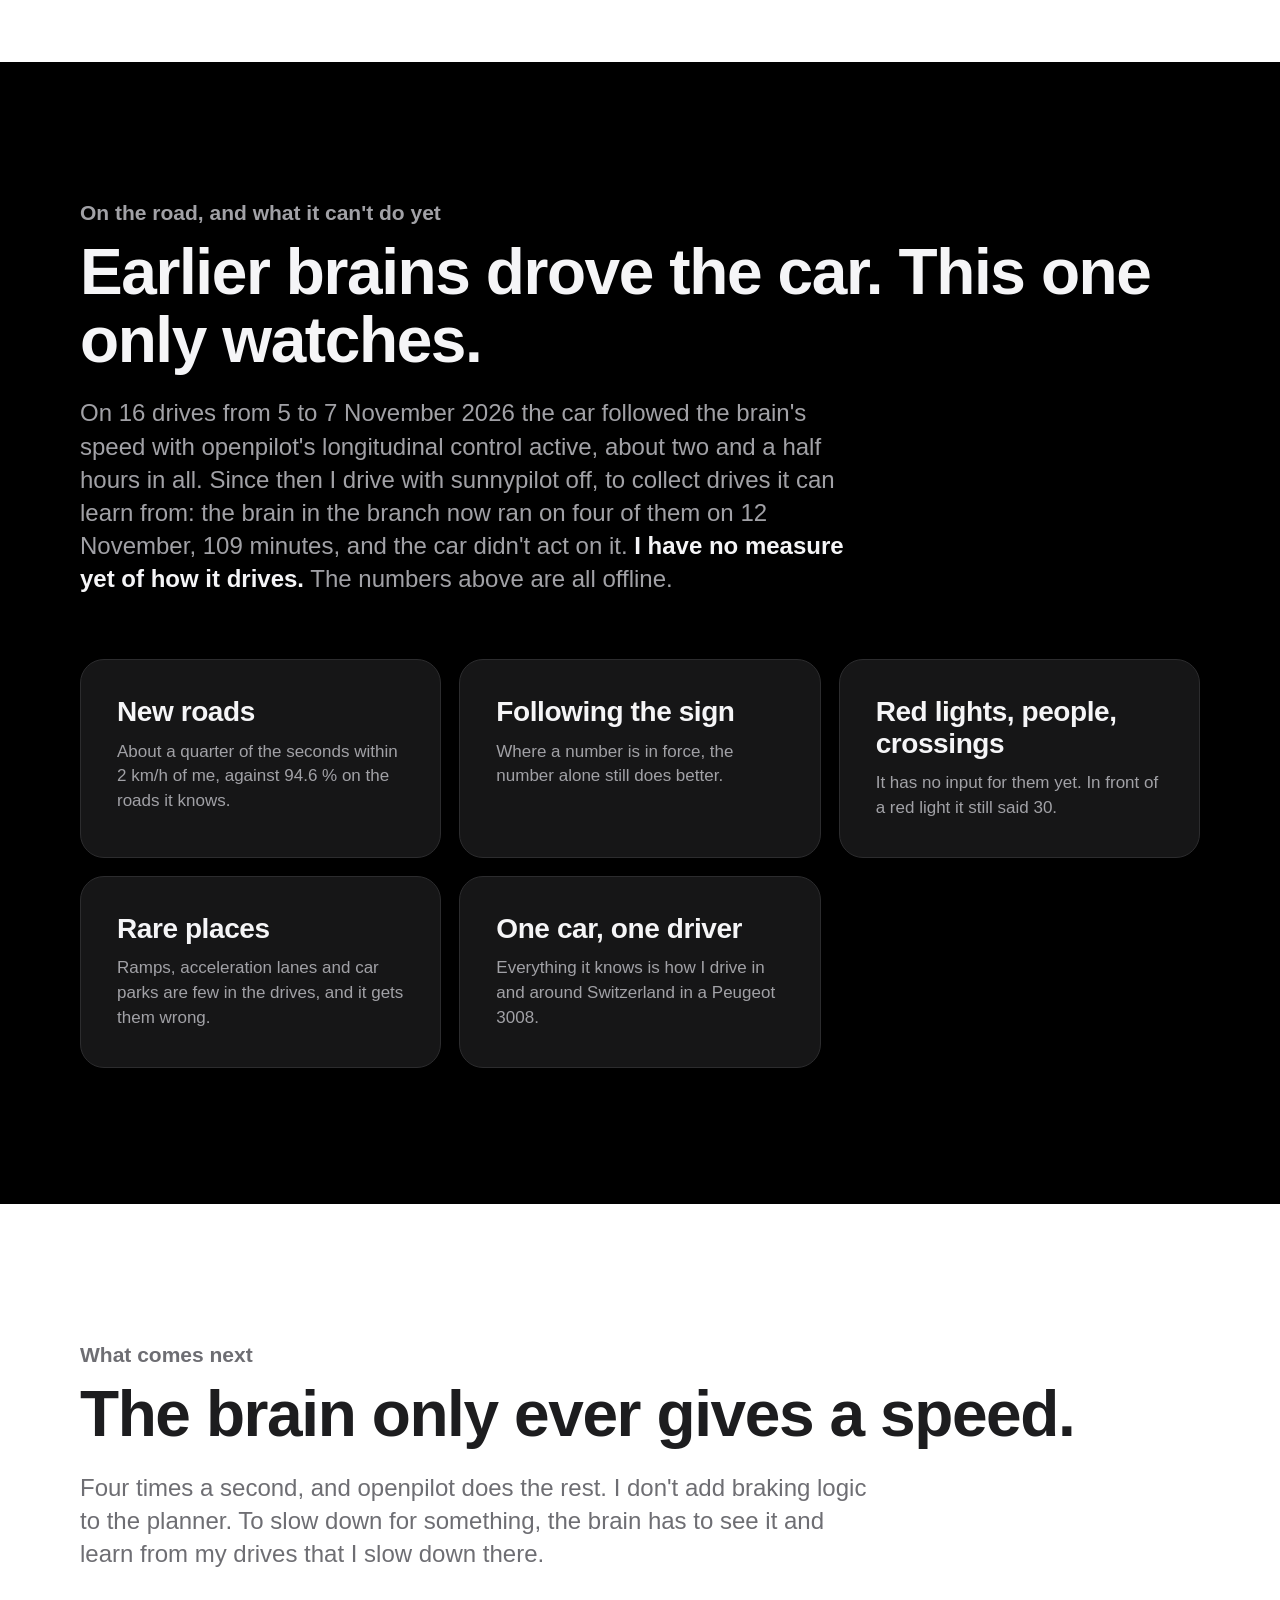
==== commit 1054f7e9: "Smartspeed page: the hours banner in three short lines Co-Authored-By: Claude Opus 5.5 <noreply@anth" ====
--- a/docs/smartspeed/index.html
+++ b/docs/smartspeed/index.html
@@ -277,9 +277,9 @@
     <div>
       <p class="tag">The plate under the sign</p>
       <h3>A 30 that holds only at night.</h3>
-      <p>German towns put up 30 limits against noise that hold only at night, with the hours on a plate under the sign. A reader that sees only the 30 brings the car down to 30 at three in the afternoon on a 50 road. One that skips the plate drives 50 through the village at midnight. Other plates say the limit holds only on a wet road.</p>
-      <p>In Smartspeed the classifier reads the sign with its plate as a class of its own, a 30 with hours or an 80 for a wet road. The brain gets the plate, the hours written on it and the local hour, and learns from my drives whether the 30 holds now. No rule in code decides it.</p>
-      <p class="where"><b>Where it stands:</b> the classifier in the car has these classes, from few examples. The brain in the car was trained without plates, so today it doesn't use them. The hours can be read only in the full-resolution recording.</p>
+      <p>In Germany a 30 with "22–6 h" under it holds only at night. Read without the plate, it slows you to 30 in the afternoon.</p>
+      <p>Smartspeed reads sign and plate together, and the brain learns from the hour whether the 30 holds now.</p>
+      <p class="where"><b>Today:</b> the classifier knows these signs; the brain in the car doesn't use the plate yet.</p>
     </div>
   </div>
 </div></section>
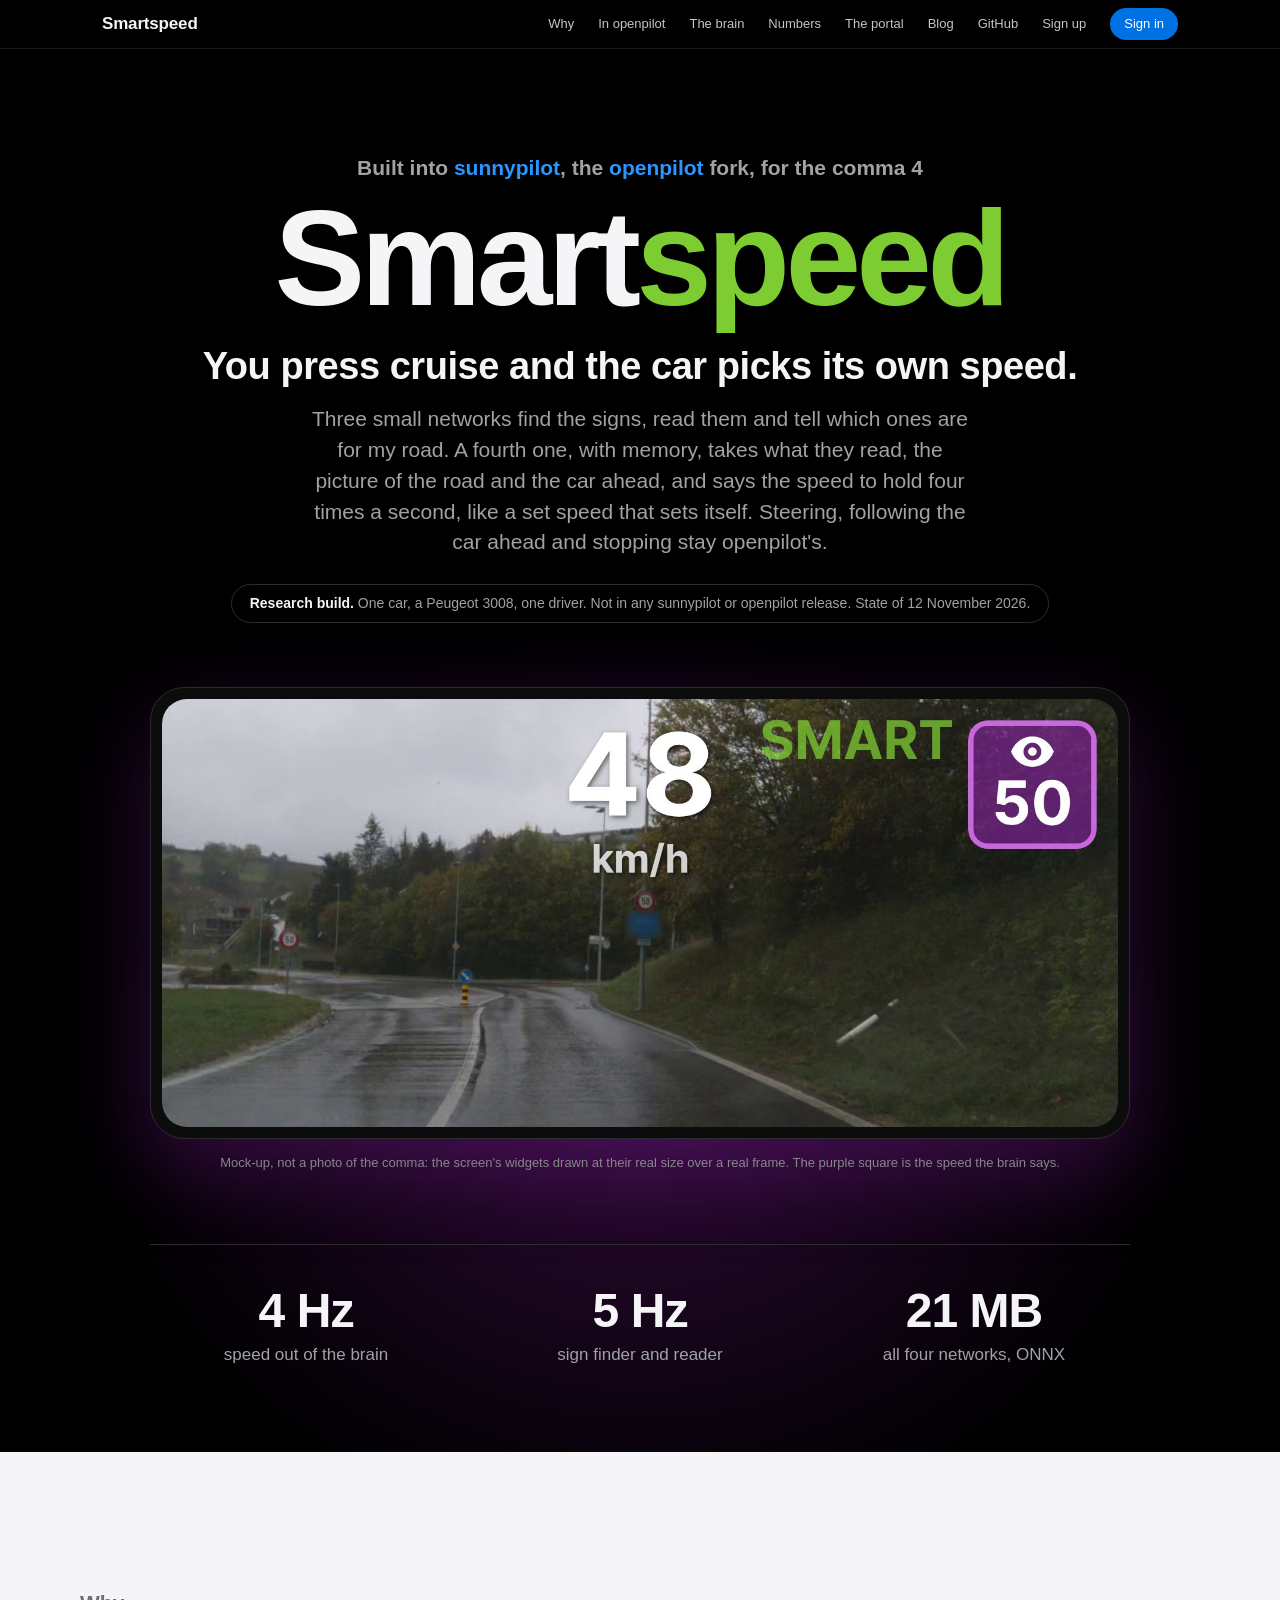
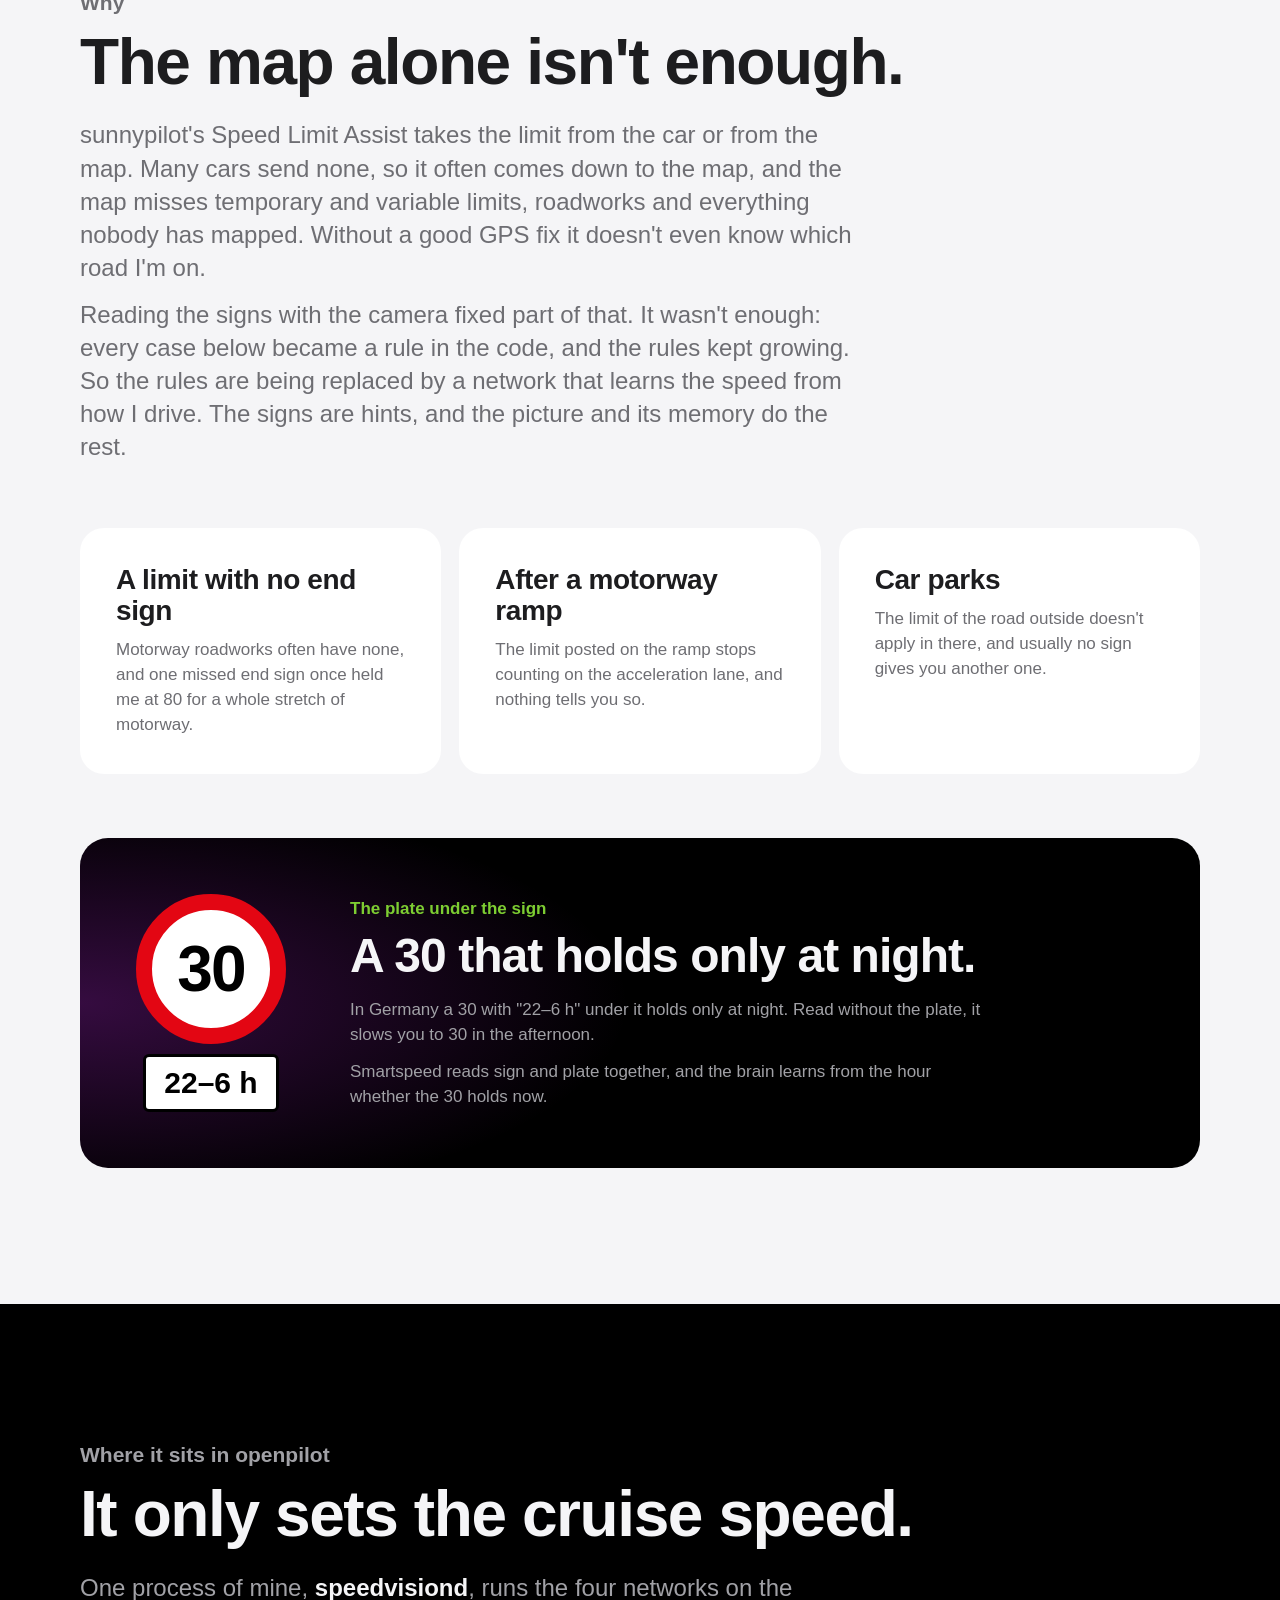
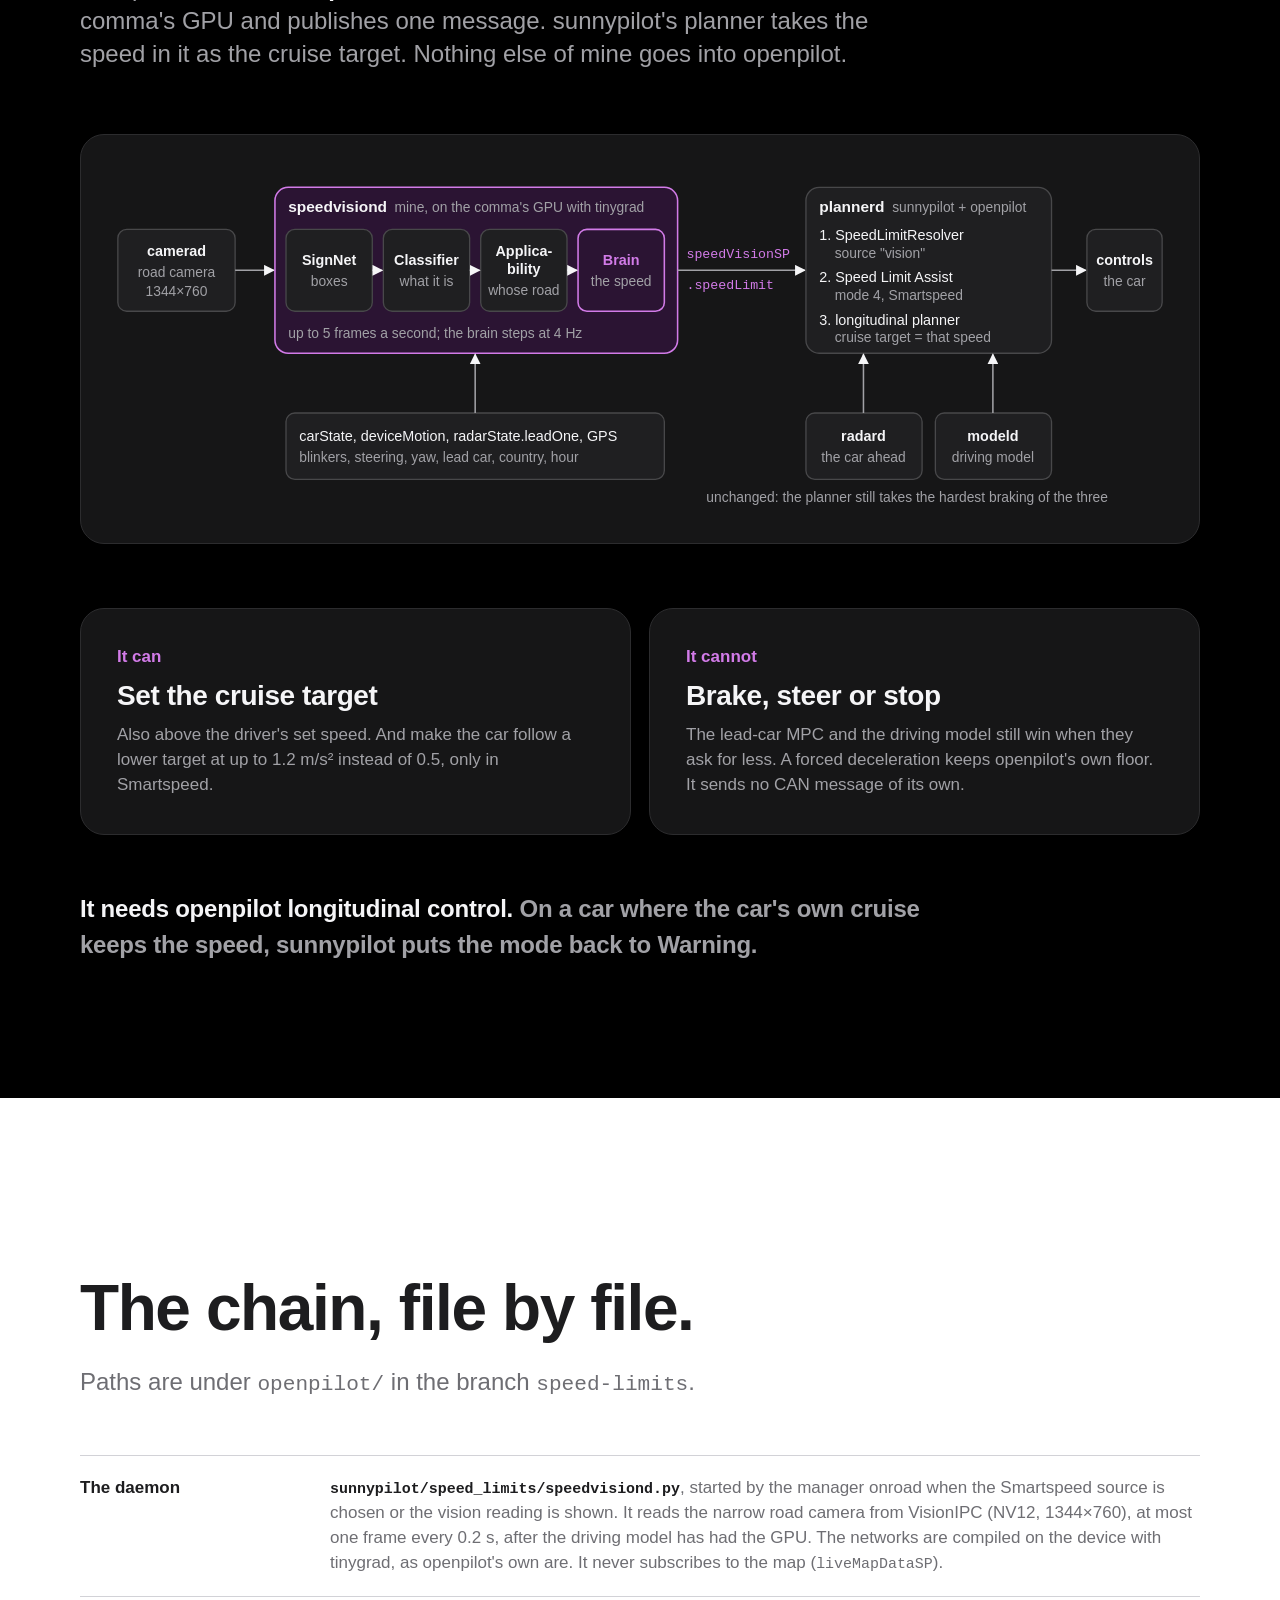
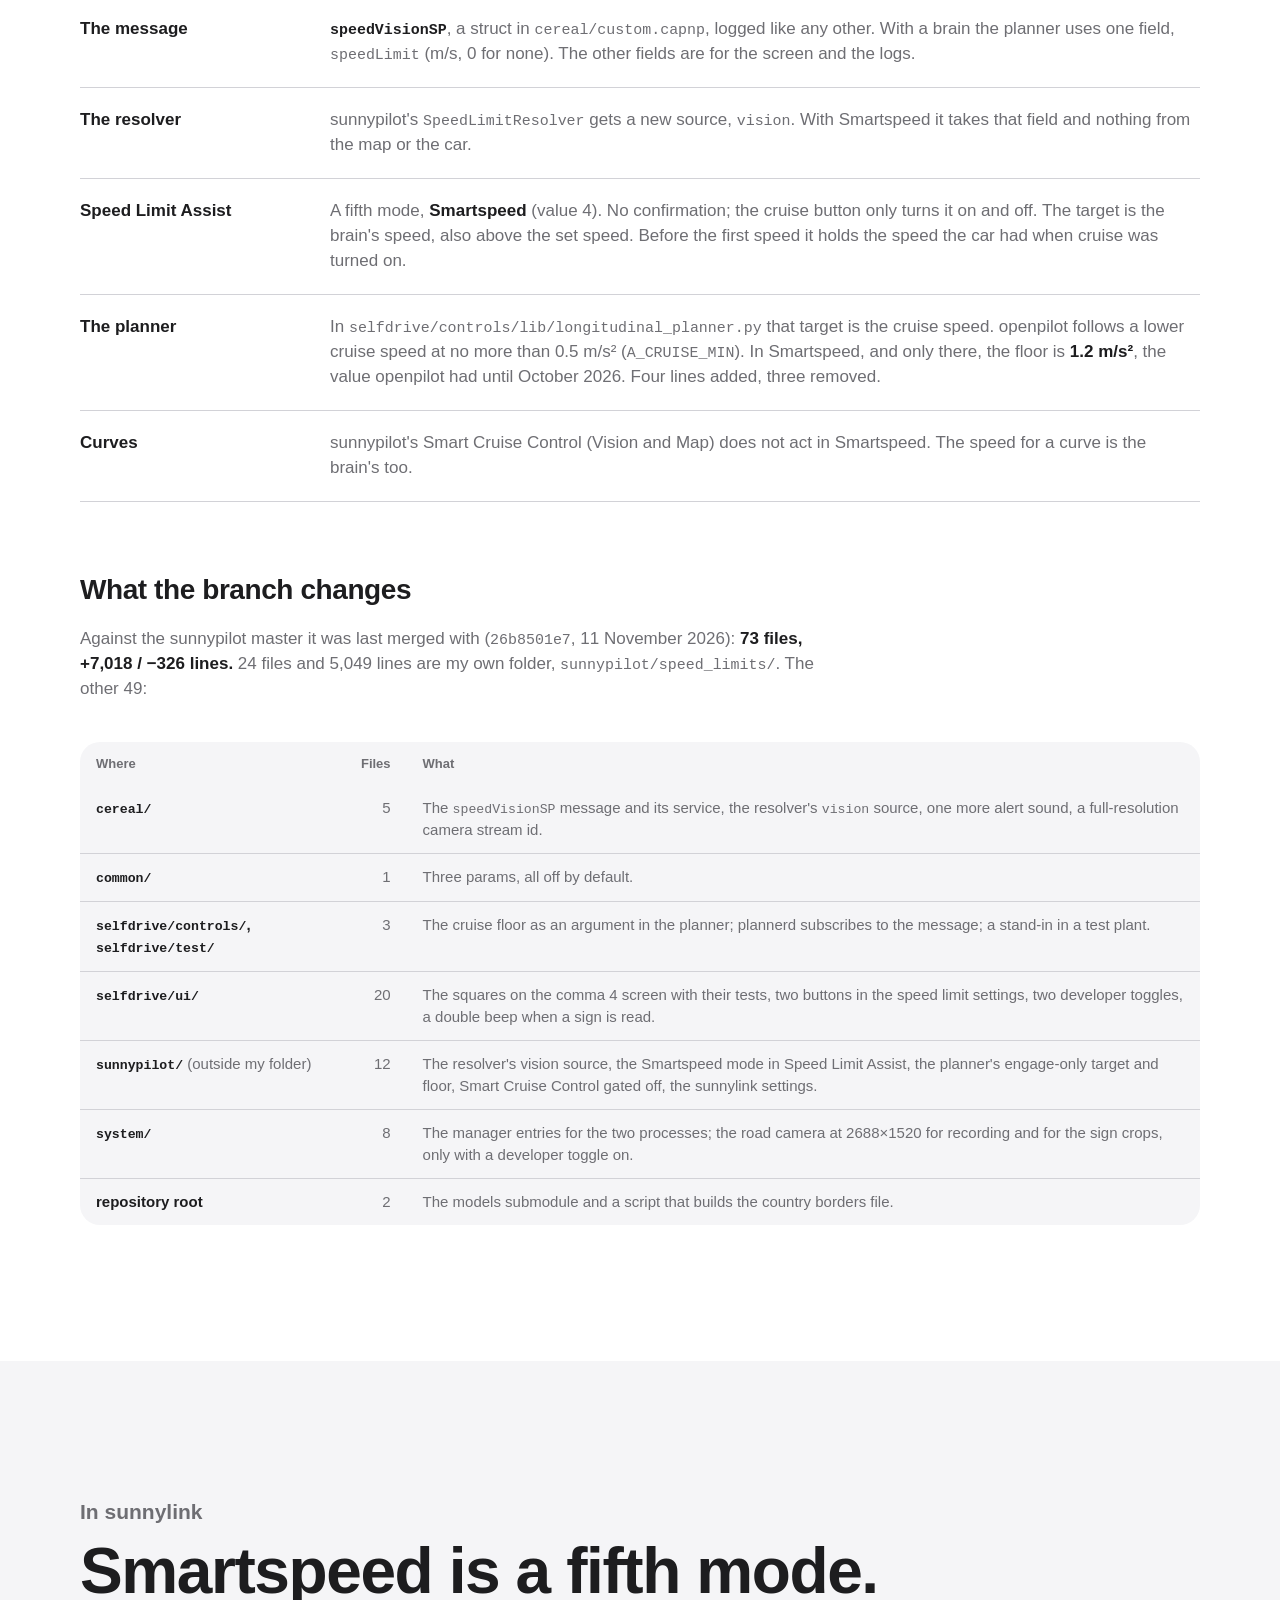
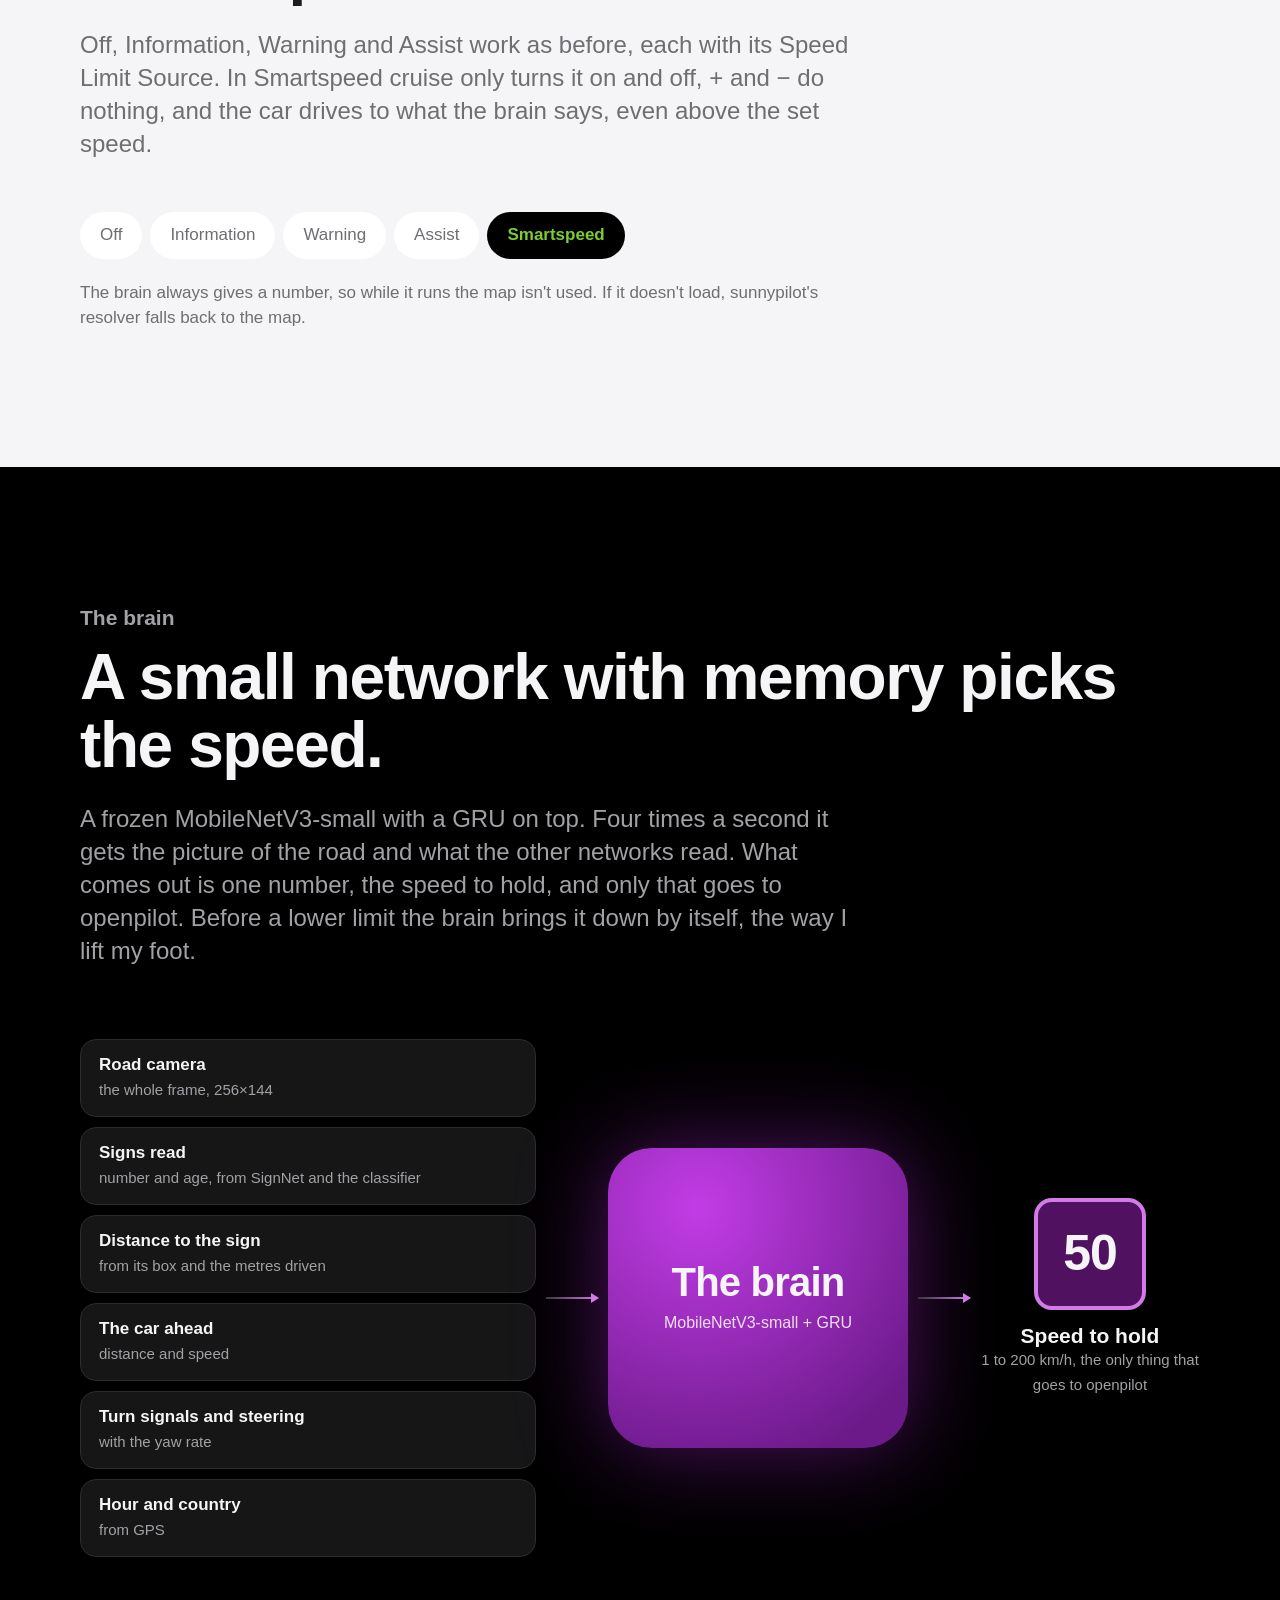
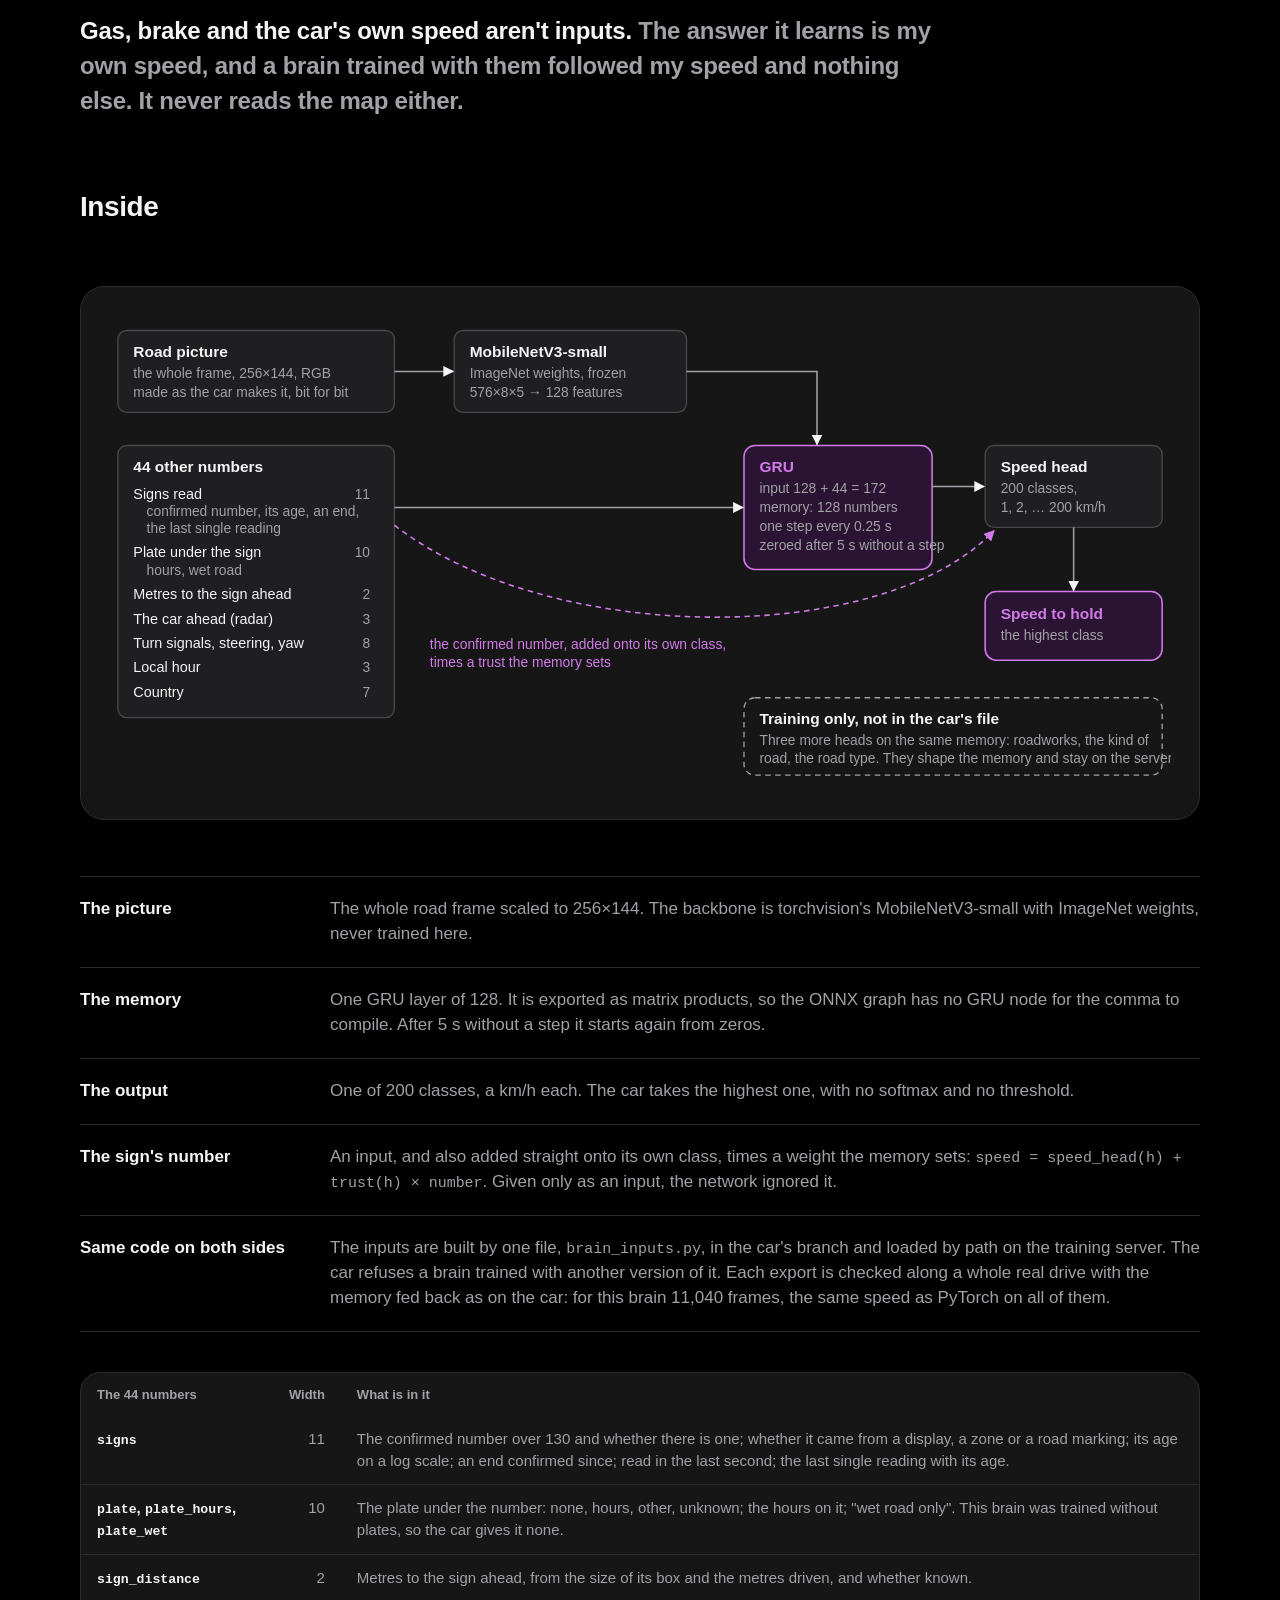
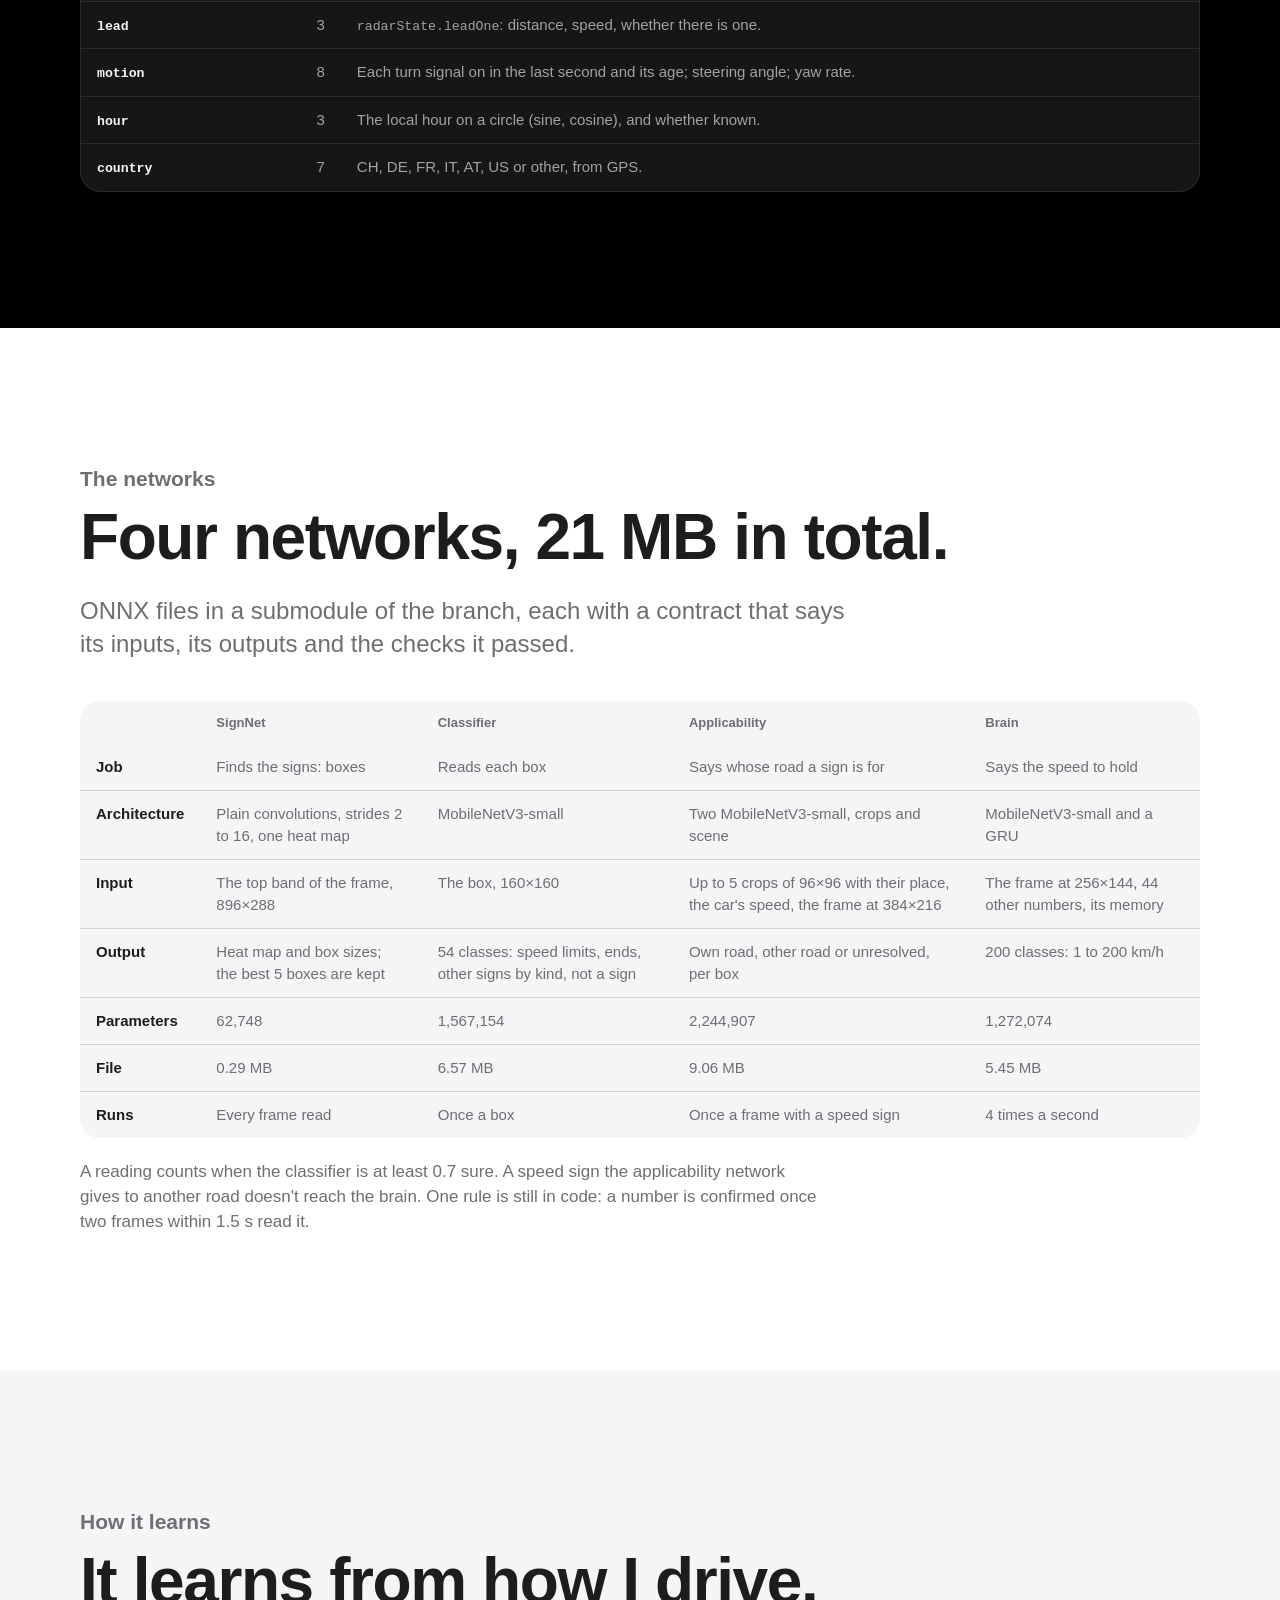
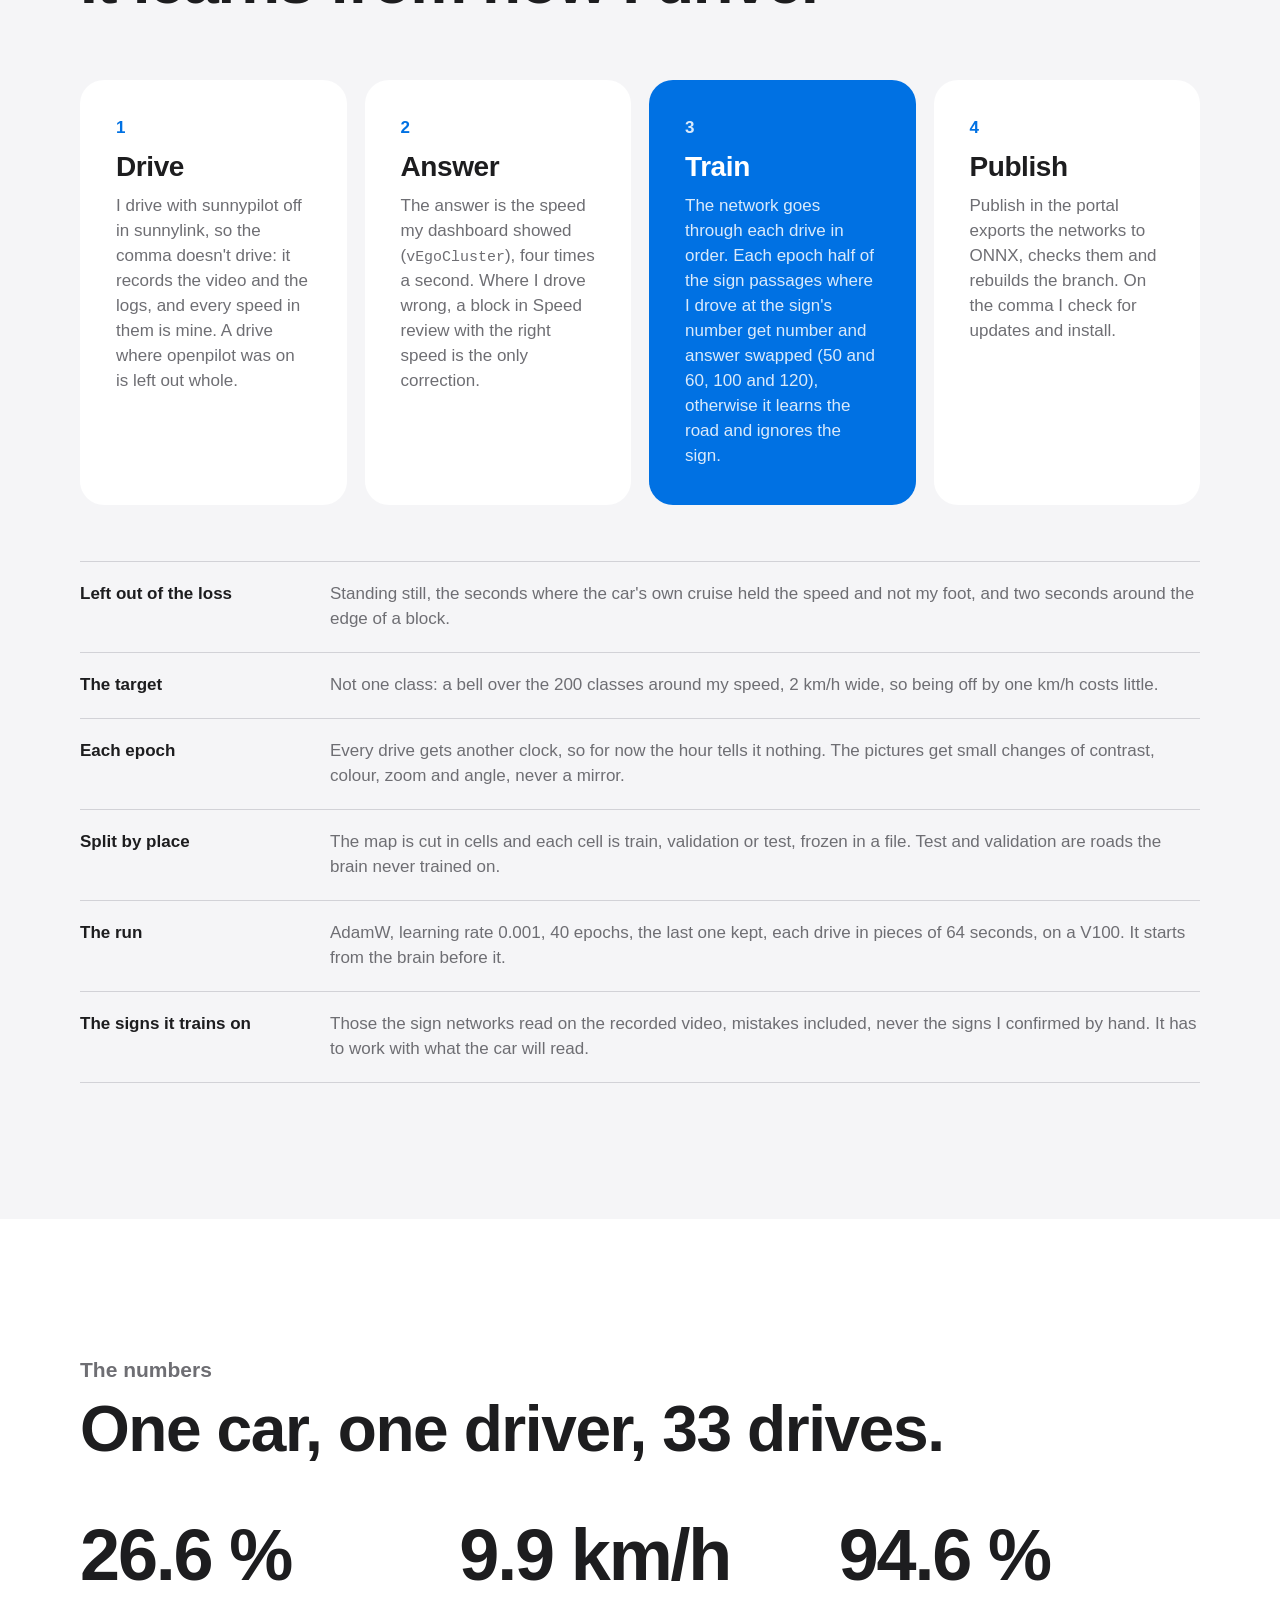
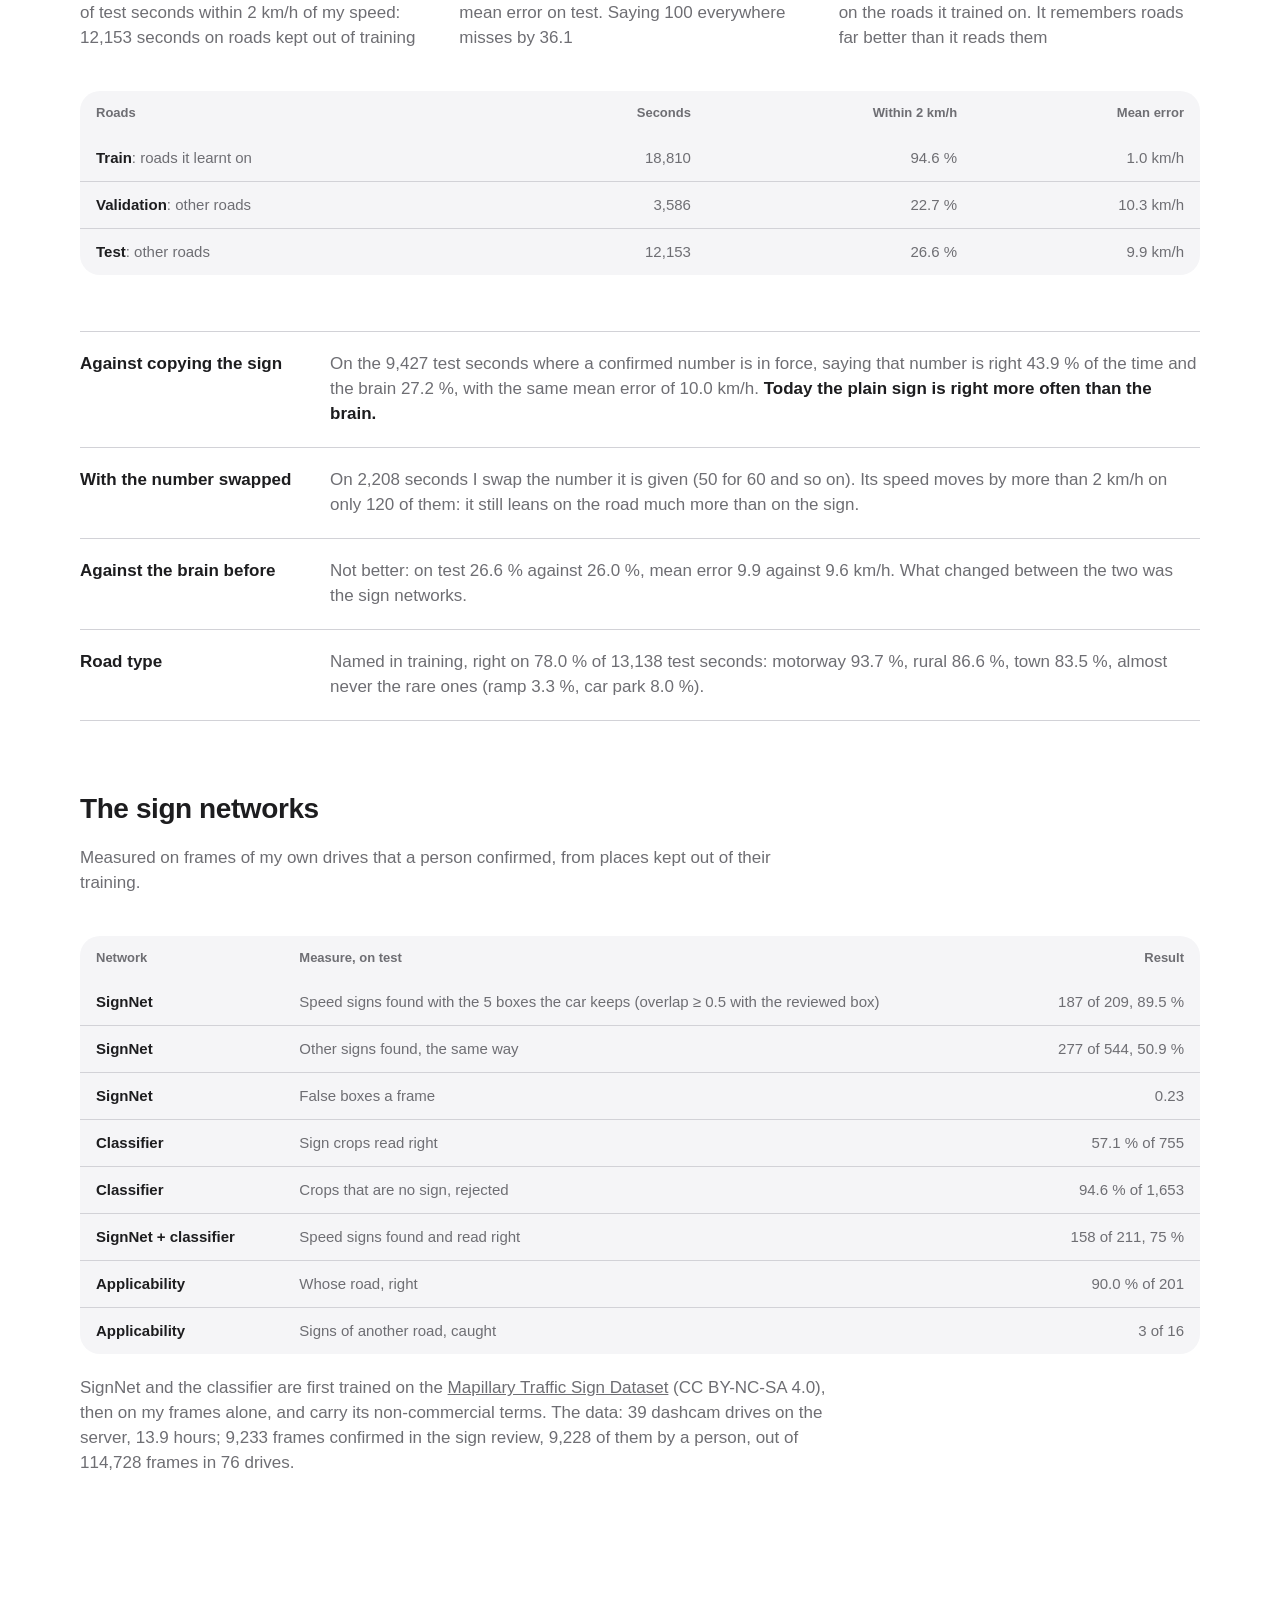
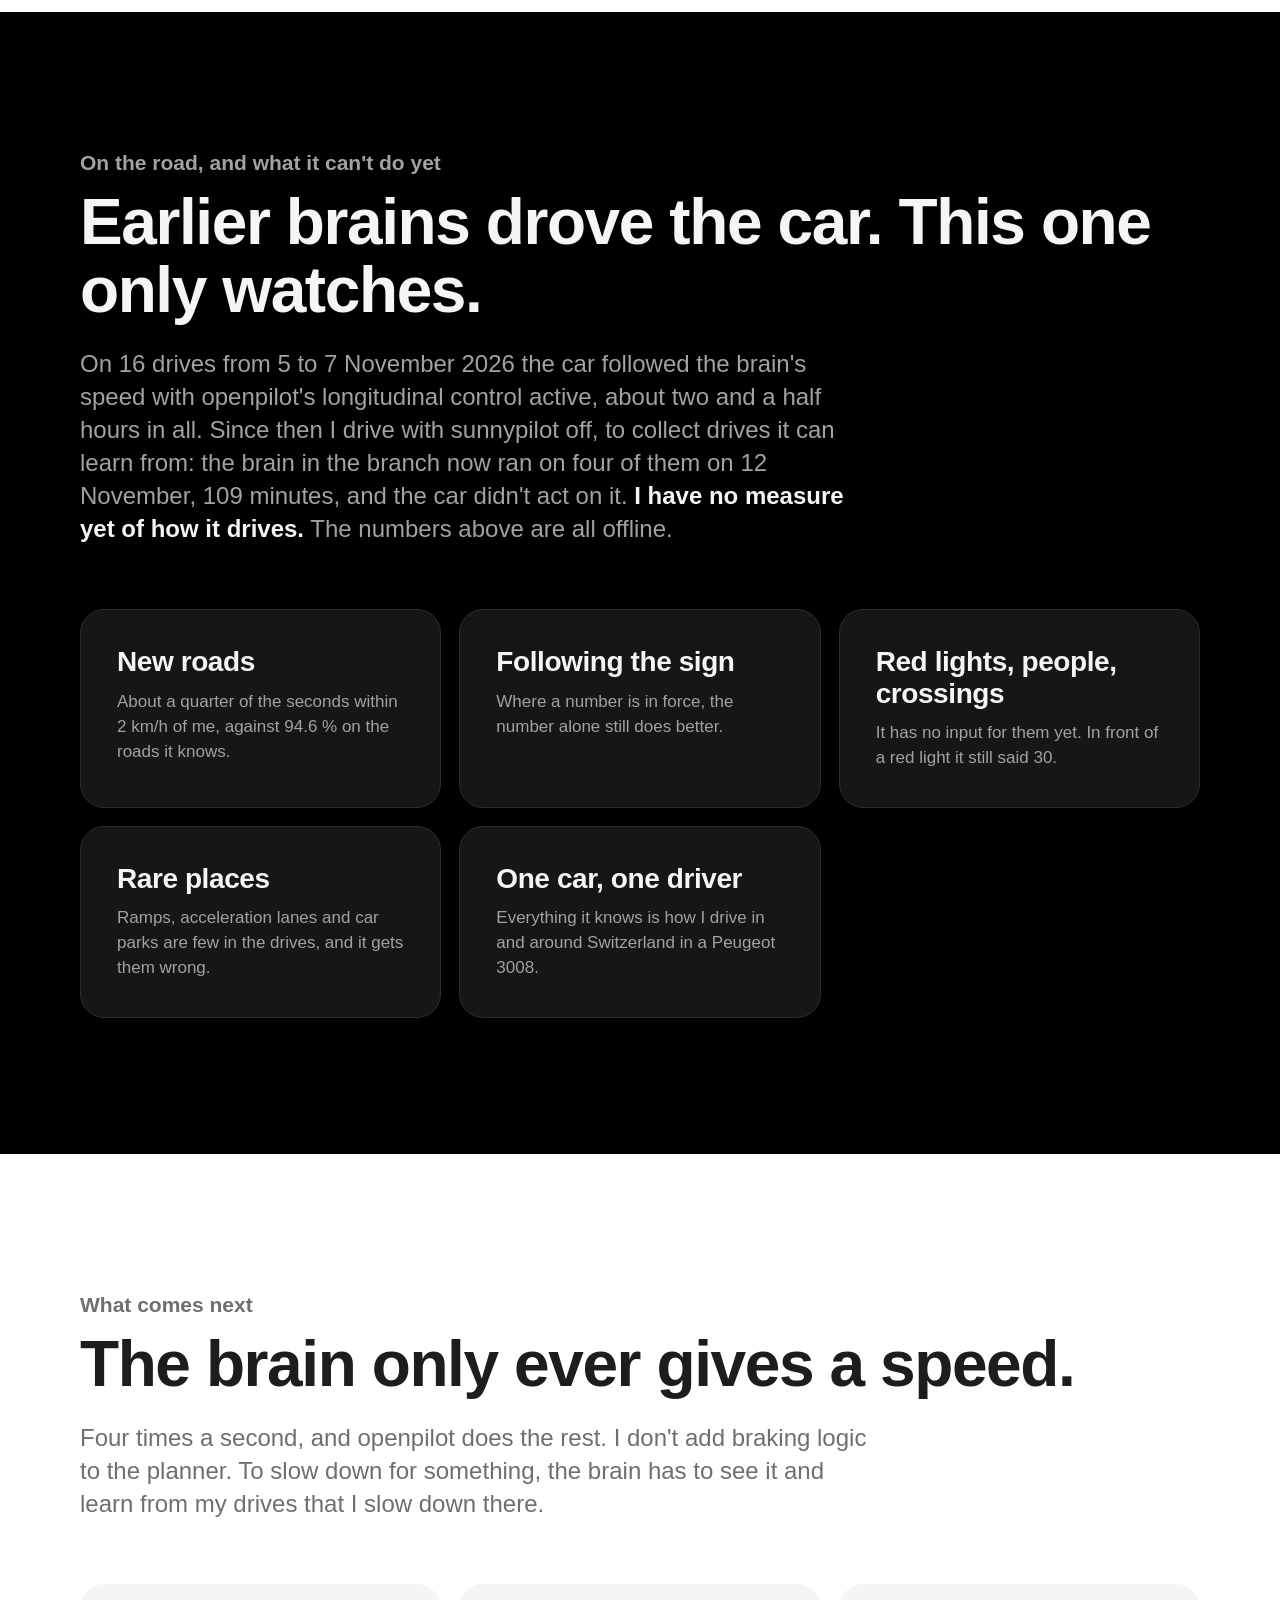
==== commit e4f23c57: "Smartspeed page: the hours banner without the Today line Co-Authored-By: Claude Opus 5.5 <noreply@an" ====
--- a/docs/smartspeed/index.html
+++ b/docs/smartspeed/index.html
@@ -278,9 +278,7 @@
       <p class="tag">The plate under the sign</p>
       <h3>A 30 that holds only at night.</h3>
       <p>In Germany a 30 with "22–6 h" under it holds only at night. Read without the plate, it slows you to 30 in the afternoon.</p>
-      <p>Smartspeed reads sign and plate together, and the brain learns from the hour whether the 30 holds now.</p>
-      <p class="where"><b>Today:</b> the classifier knows these signs; the brain in the car doesn't use the plate yet.</p>
-    </div>
+      <p>Smartspeed reads sign and plate together, and the brain learns from the hour whether the 30 holds now.</p>    </div>
   </div>
 </div></section>
 
